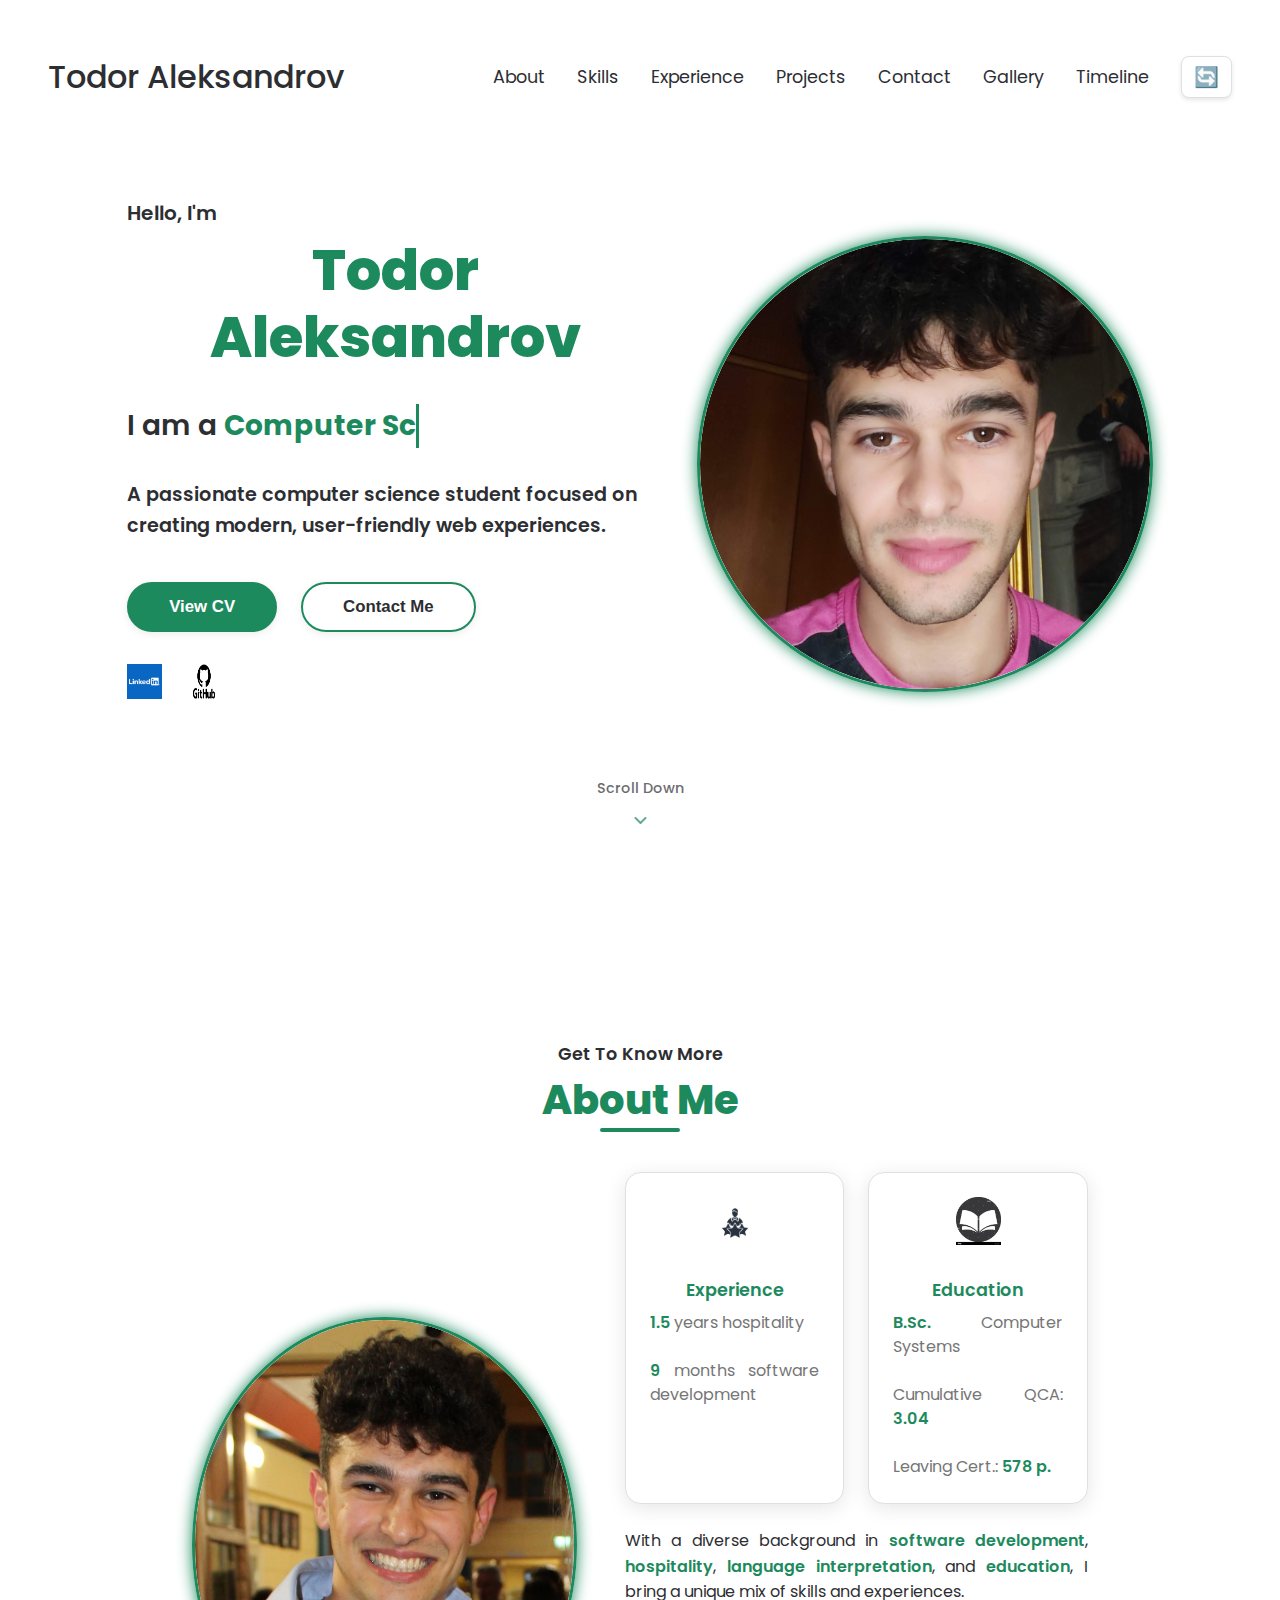
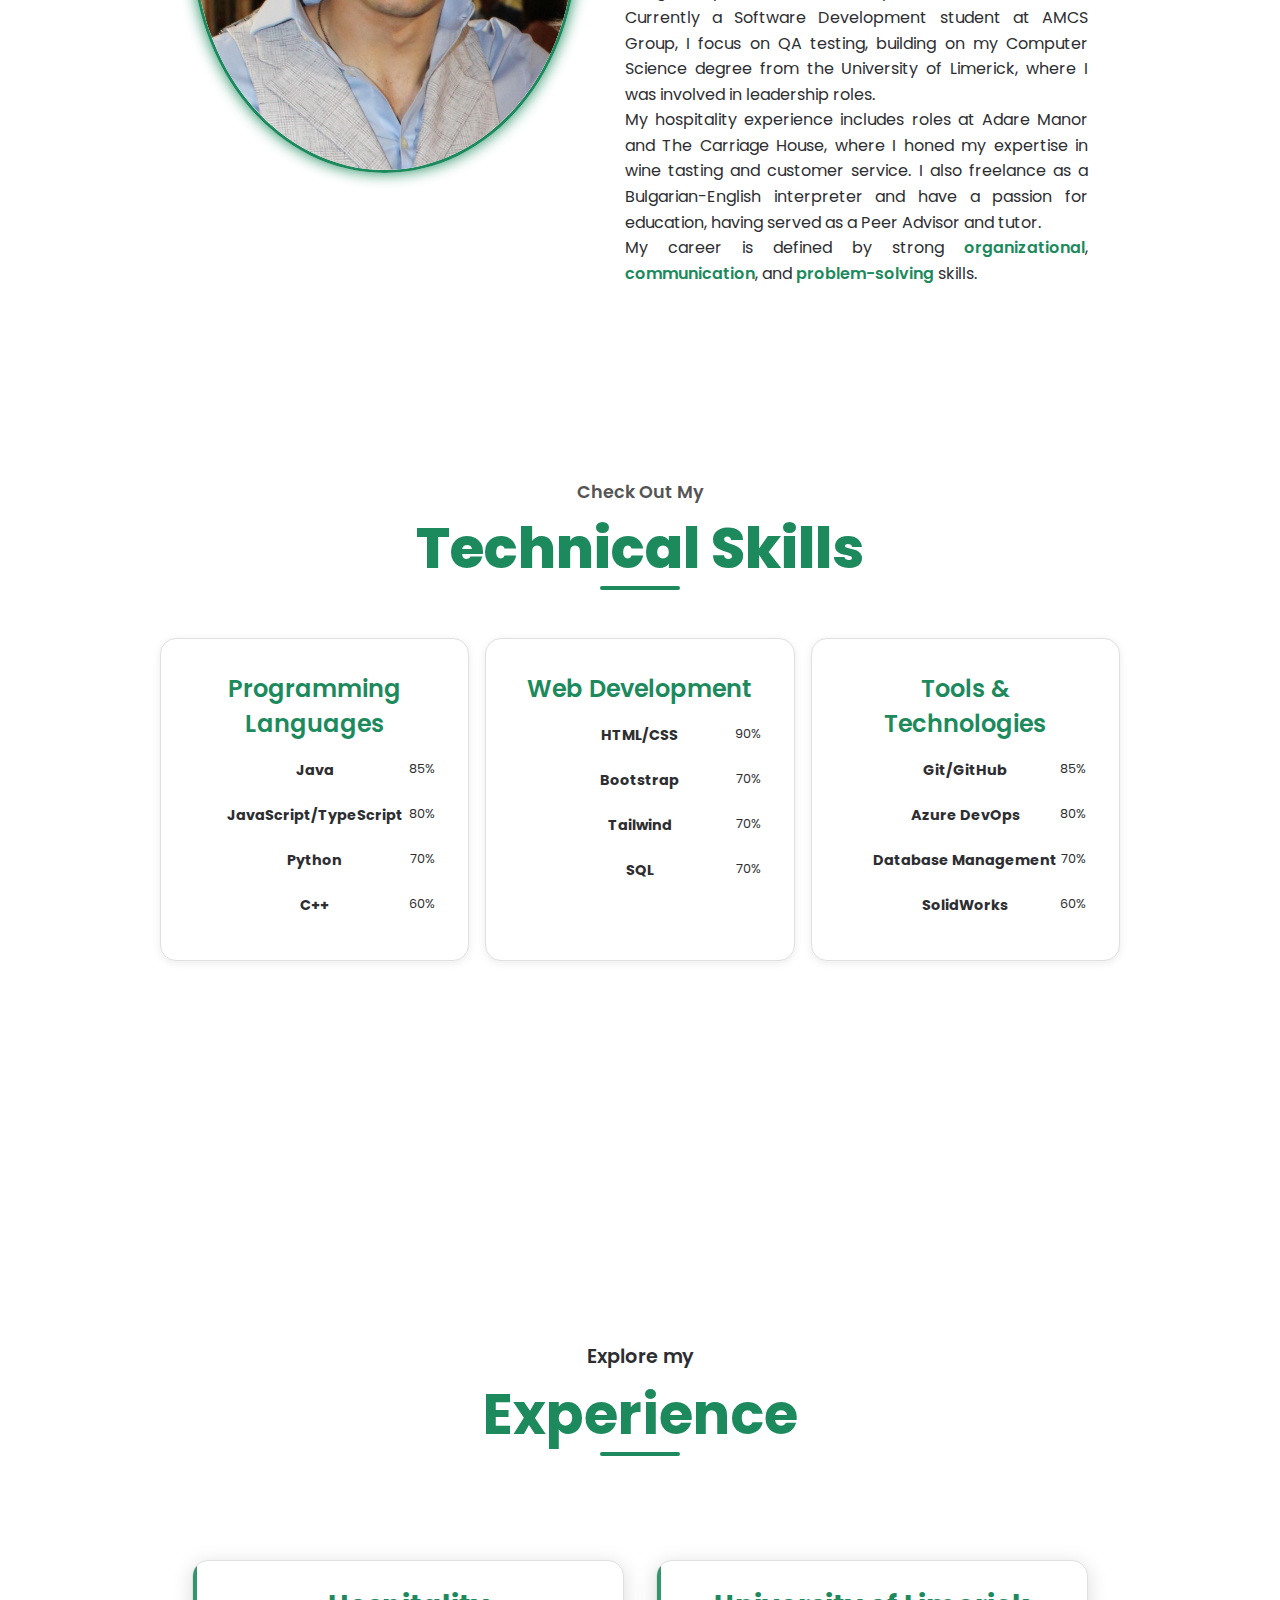
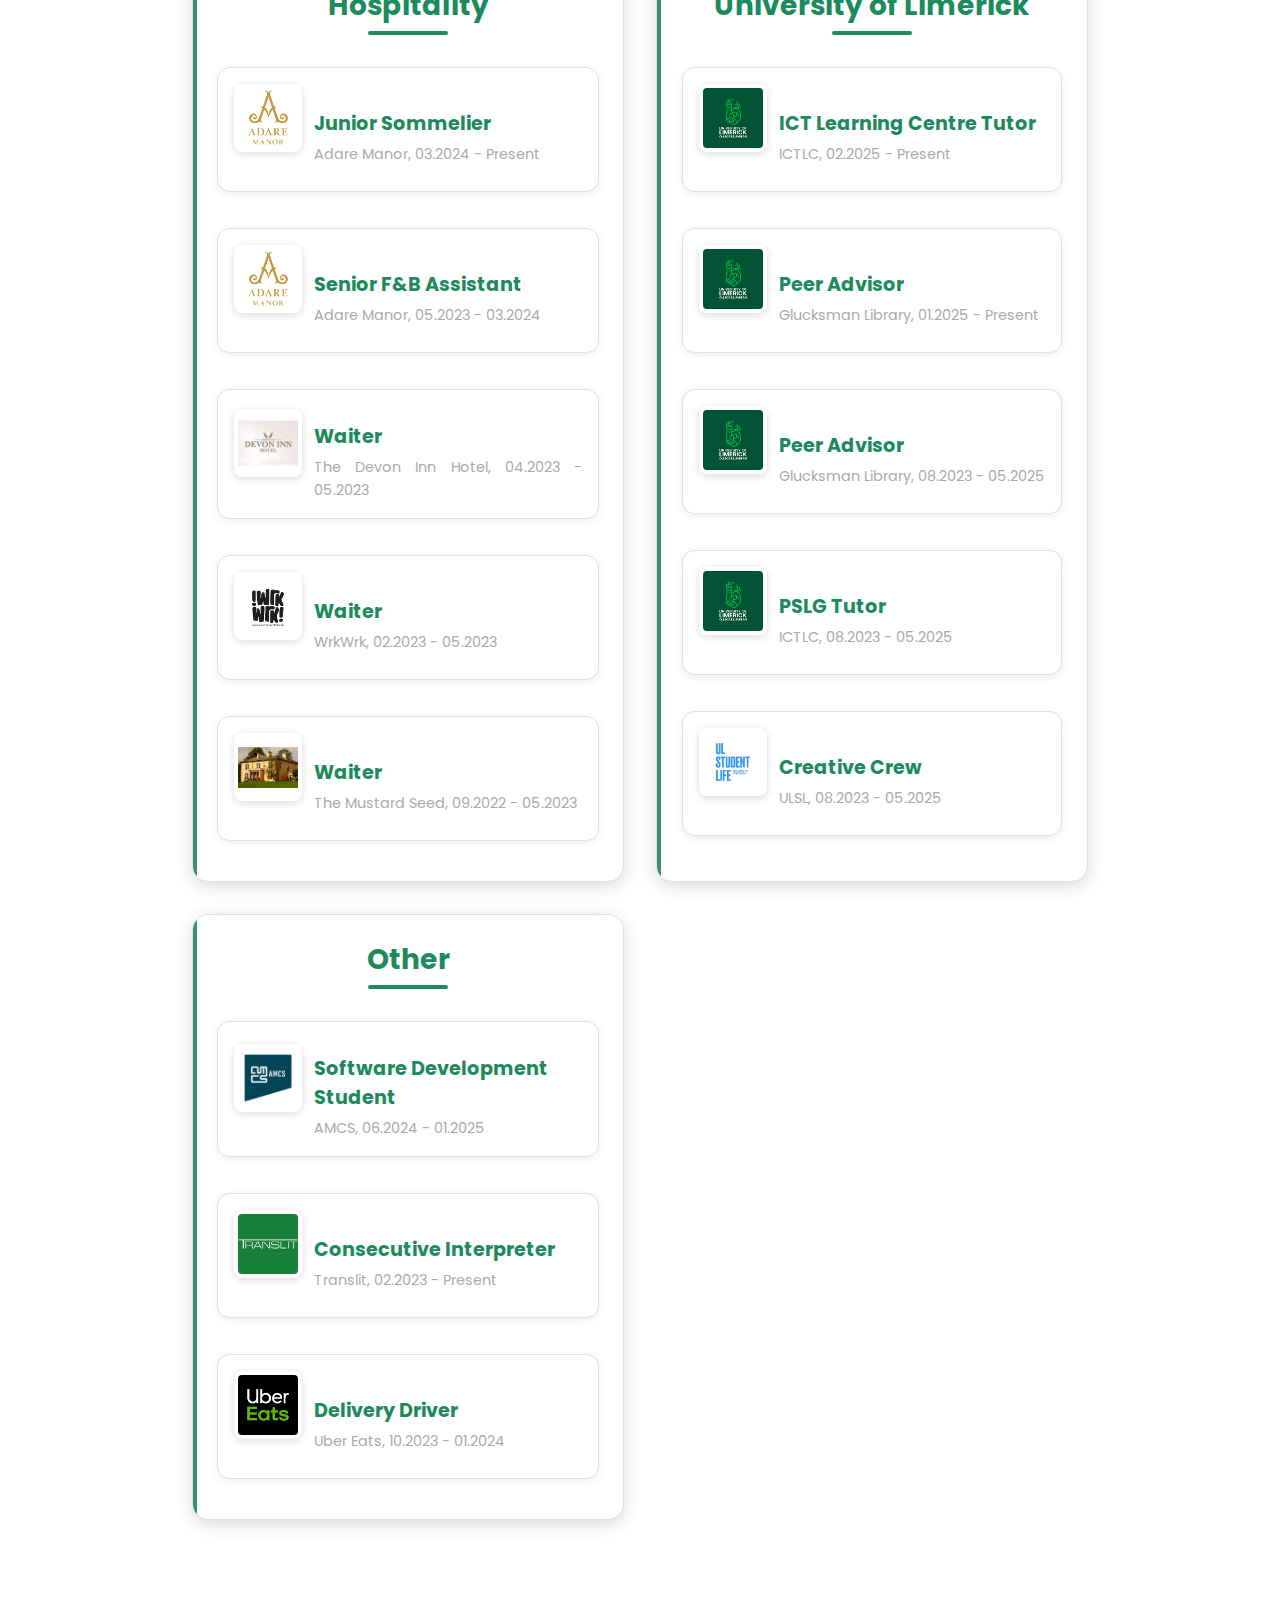
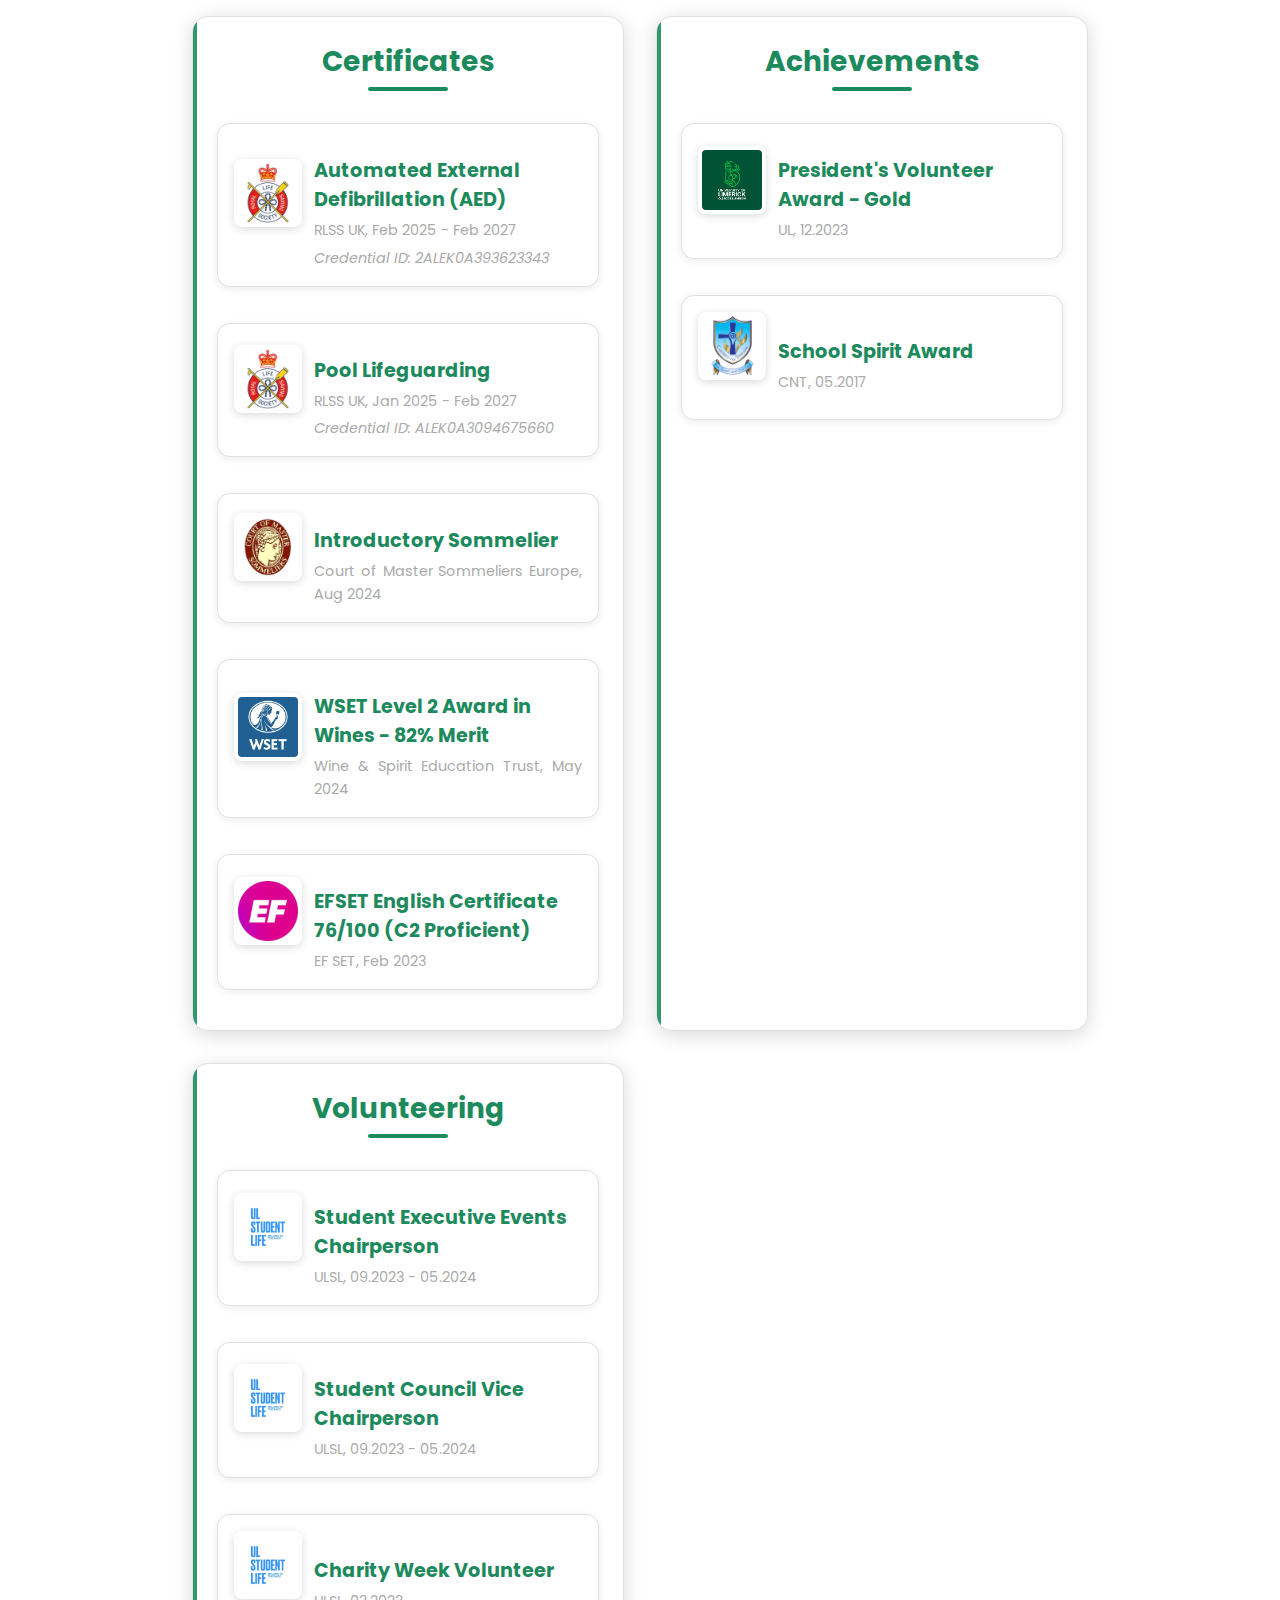
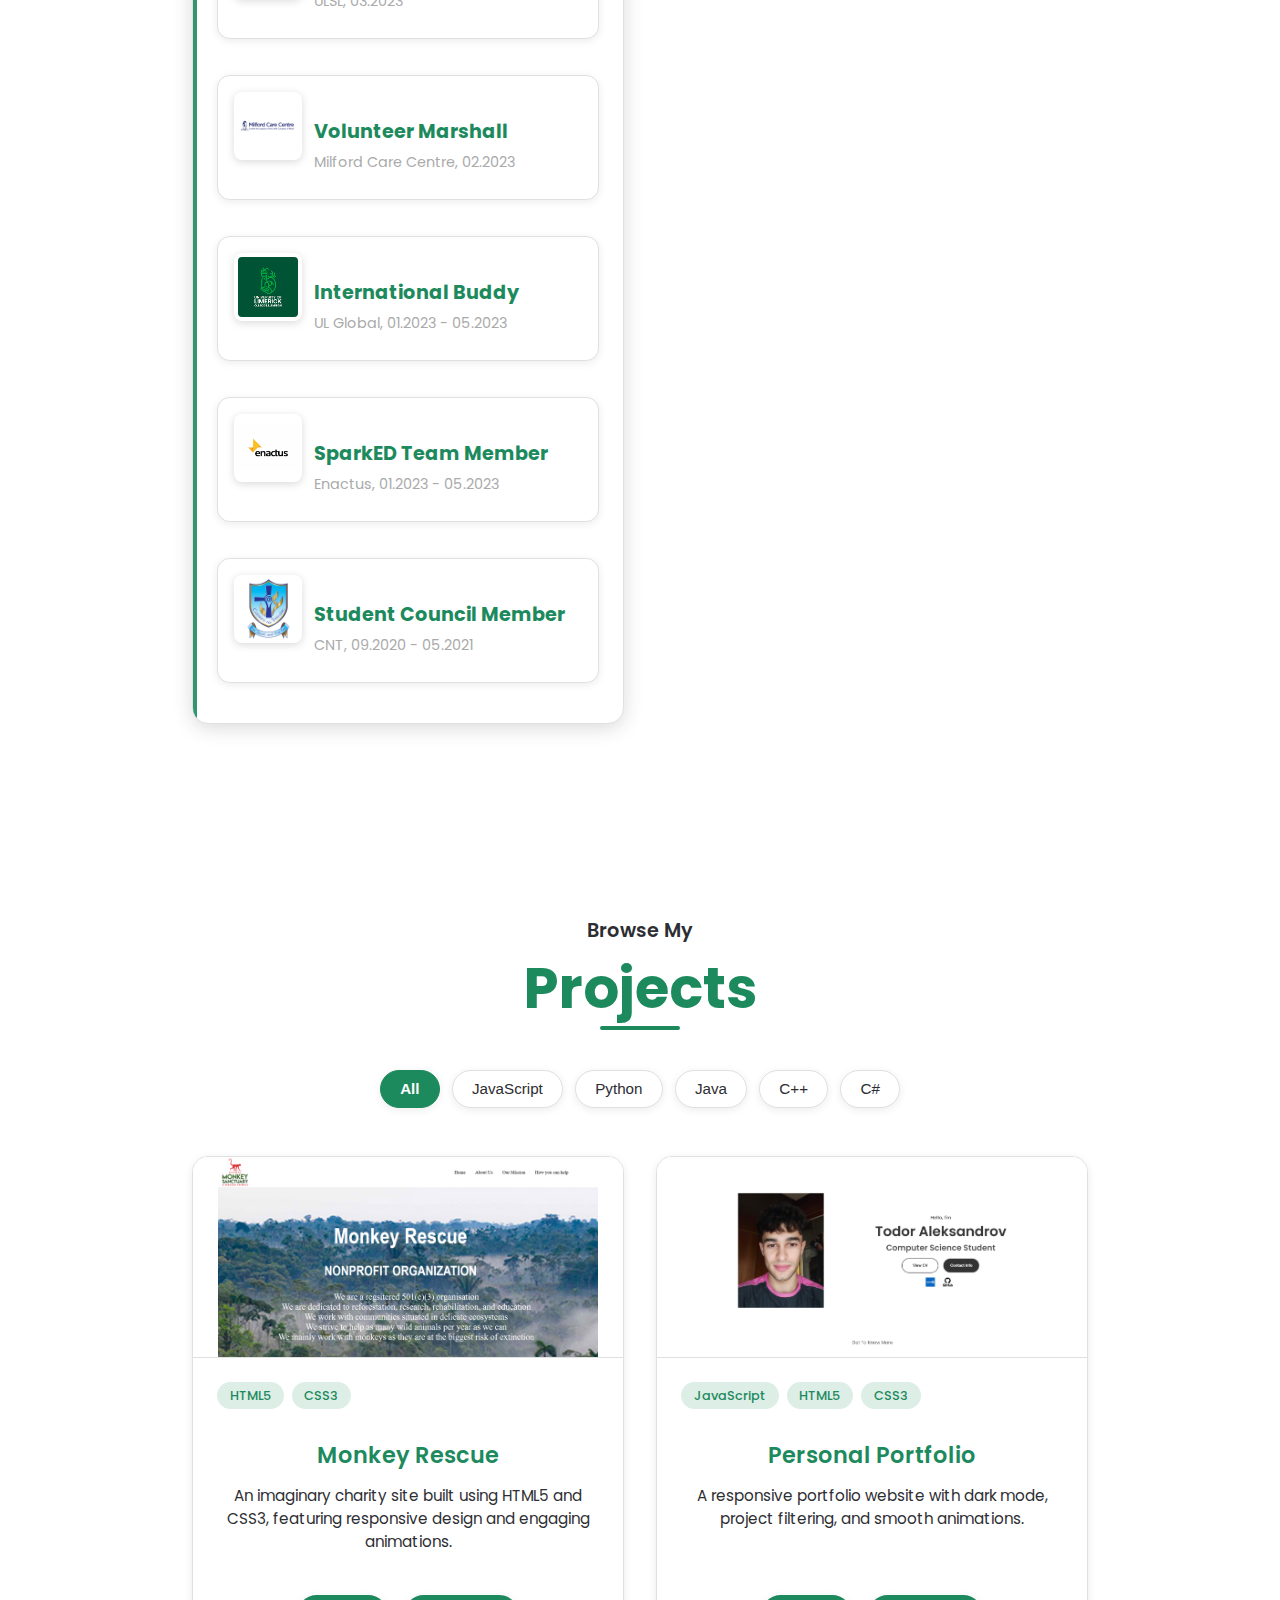
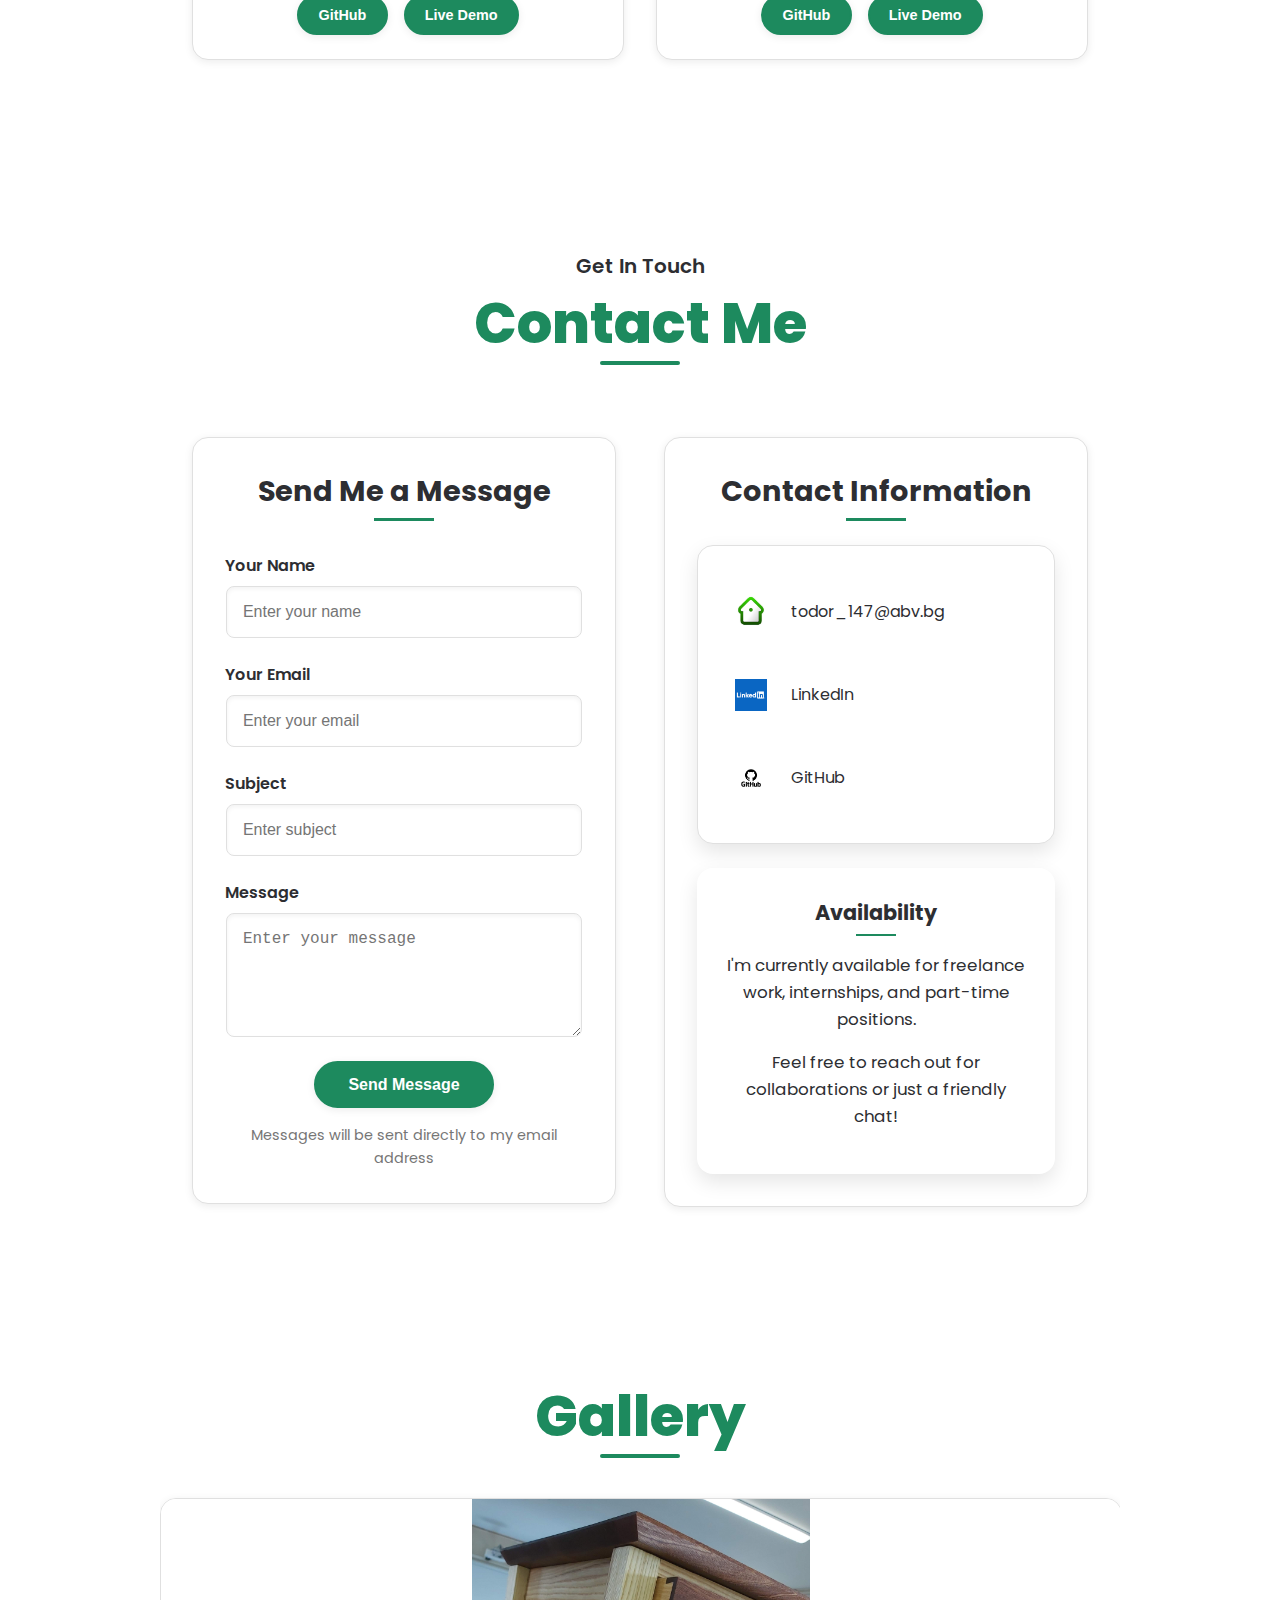
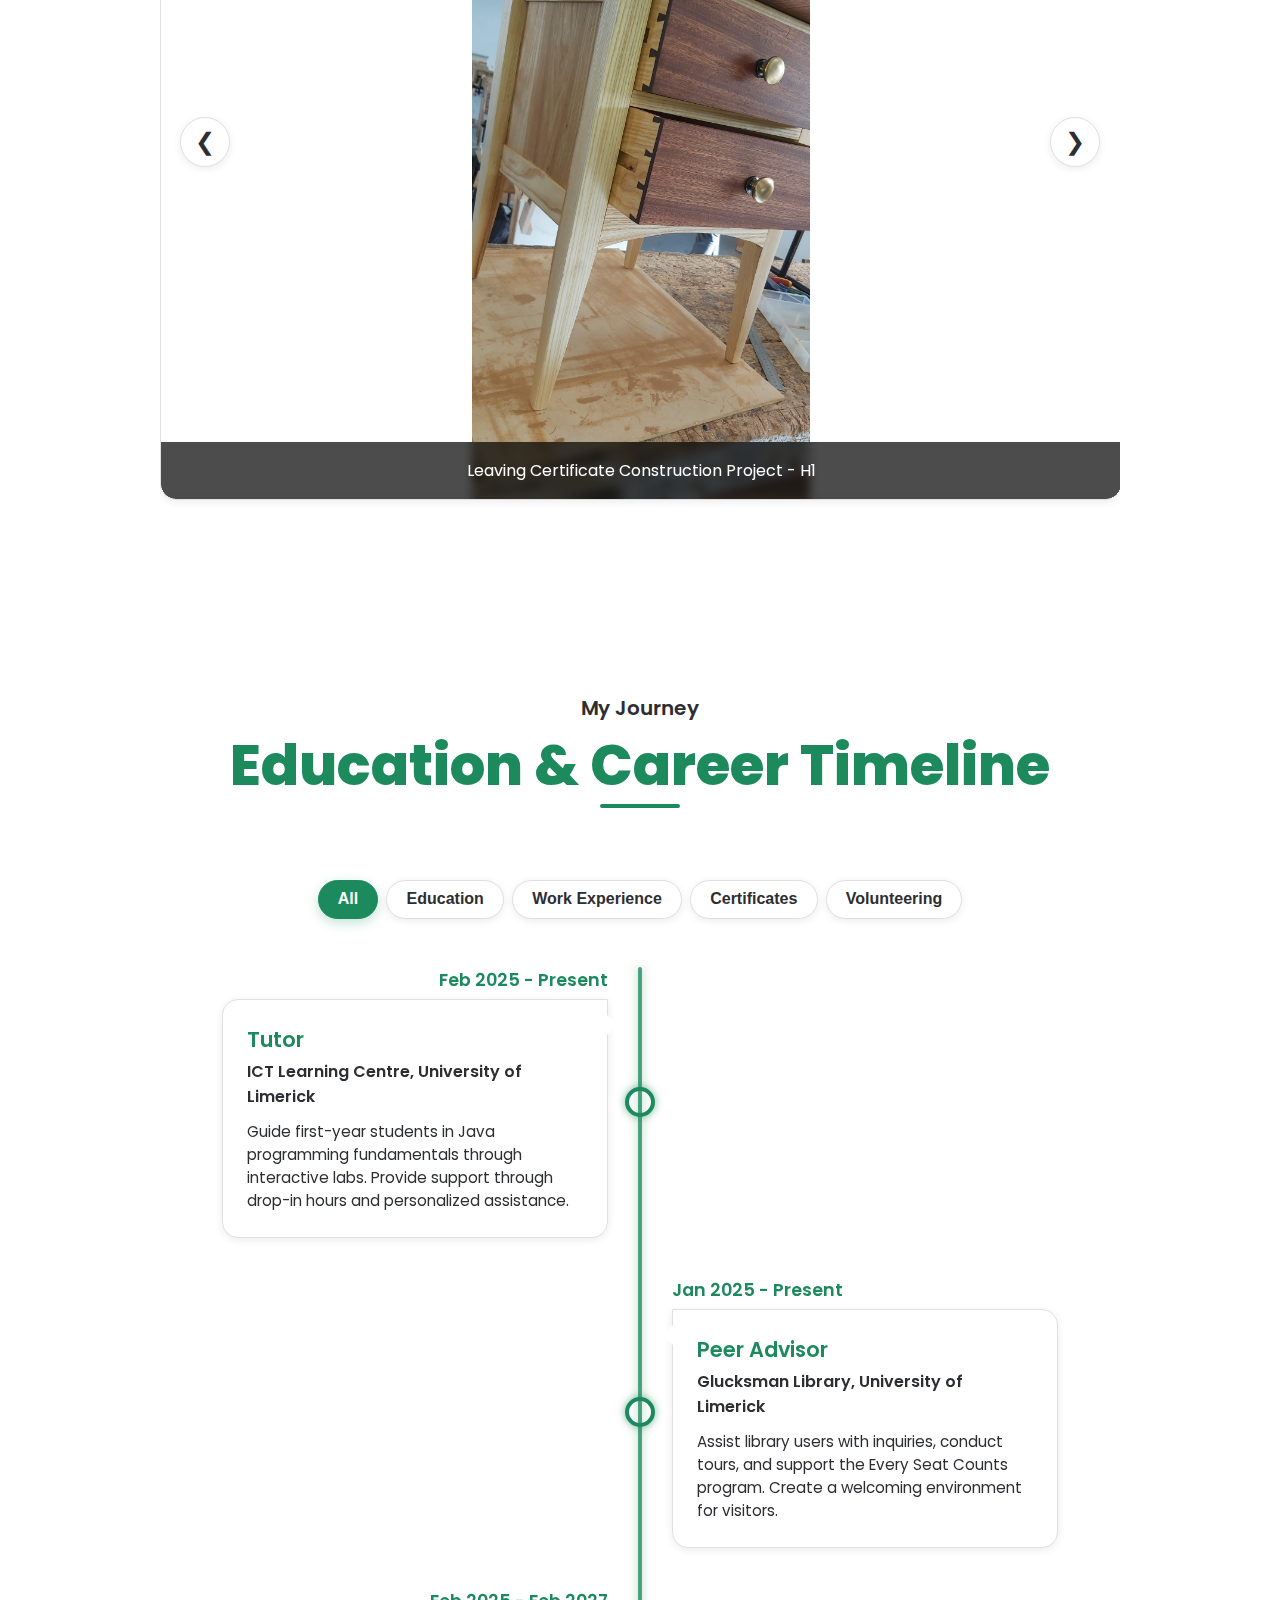
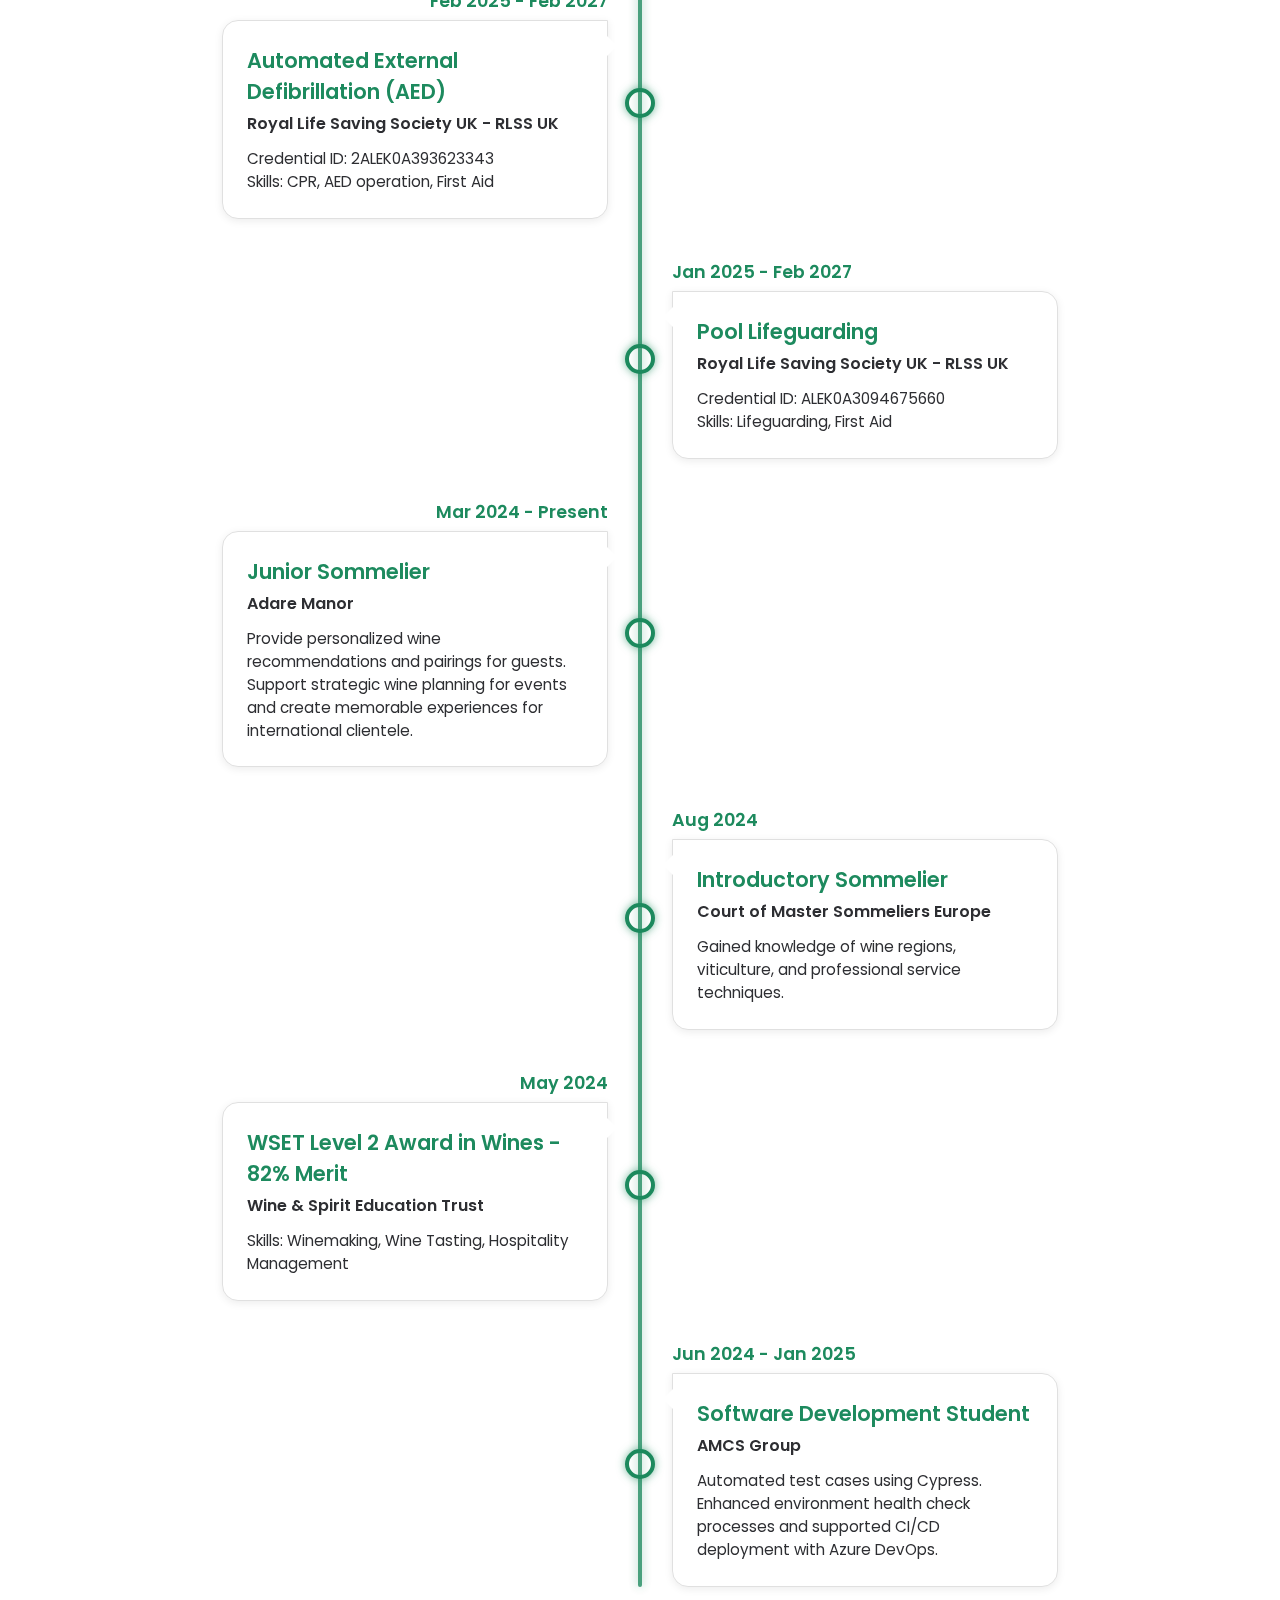
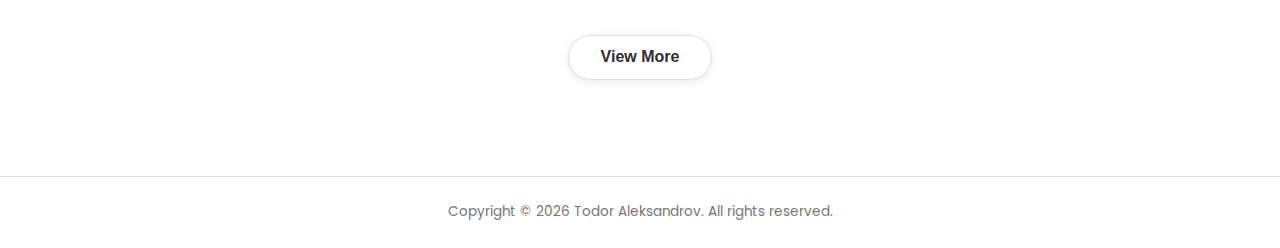
==== index.html @ c34df6a1 "Light mode properly implemented" ====
<!DOCTYPE html>
<html lang="en">
  <head>
    <meta charset="UTF-8" />
    <meta http-equiv="X-UA-Compatible" content="IE=edge" />
    <meta name="viewport" content="width=device-width, initial-scale=1.0" />
    <title>Todor's Portfolio</title>
    <link rel="stylesheet" href="style.css" />
    <link rel="stylesheet" href="mediaqueries.css" />
    <link rel="icon" href="./assets/favcon.png" type="image/jpeg" />
    <meta name="description" content="Todor Aleksandrov - Computer Science Student Portfolio. Featuring projects, experience, and skills in software development and hospitality.">
    <meta name="keywords" content="Todor Aleksandrov, Portfolio, Computer Science, Software Development, University of Limerick">
    <meta property="og:title" content="Todor Aleksandrov - Portfolio">
    <meta property="og:description" content="Computer Science Student Portfolio">
    <meta property="og:image" content="./assets/profile-pic.jpg">
    <meta property="og:url" content="https://your-website-url.com">
    <meta name="twitter:card" content="summary_large_image">
  </head>

  <body>
    <div class="loader-wrapper">
      <div class="loader"></div>
    </div>
    <nav id="desktop-nav">
      <div class="logo" onclick="window.scrollTo({top: 0, behavior: 'smooth'})">Todor Aleksandrov</div>
      <div>
        <ul class="nav-links">
          <li><a href="#about">About</a></li>
          <li><a href="#skills">Skills</a></li>
          <li><a href="#experience">Experience</a></li>
          <li><a href="#projects">Projects</a></li>
          <li><a href="#contact">Contact</a></li>
          <li><a href="#gallery">Gallery</a></li>
          <li class="timeline-dropdown">
            <a href="#timeline">Timeline</a>
            <div class="dropdown-content">
              <a href="#timeline-education">Education</a>
              <a href="#timeline-work">Work Experience</a>
              <a href="#timeline-certificates">Certificates</a>
              <a href="#timeline-volunteering">Volunteering</a>
            </div>
          </li>
          <li><button class="theme-toggle" aria-label="Toggle dark mode">🌙</button></li>
        </ul>
      </div>
    </nav>
    <nav id="hamburger-nav">
      <div class="logo" onclick="window.scrollTo({top: 0, behavior: 'smooth'})">Todor Aleksandrov</div>
      <div class="hamburger-menu">
        <div class="hamburger-icon" onclick="toggleMenu()">
          ☰
        </div>
        <div class="menu-links">
          <li><a href="#about" onclick="toggleMenu()">About</a></li>
          <li><a href="#skills" onclick="toggleMenu()">Skills</a></li>
          <li><a href="#experience" onclick="toggleMenu()">Experience</a></li>
          <li><a href="#projects" onclick="toggleMenu()">Projects</a></li>
          <li><a href="#contact" onclick="toggleMenu()">Contact</a></li>
          <li><a href="#gallery" onclick="toggleMenu()">Gallery</a></li>
          <li class="timeline-dropdown-mobile">
            <a href="#timeline" onclick="toggleMenu()">Timeline</a>
            <div class="dropdown-content-mobile">
              <a href="#timeline-education" onclick="toggleMenu()">Education</a>
              <a href="#timeline-work" onclick="toggleMenu()">Work Experience</a>
              <a href="#timeline-certificates" onclick="toggleMenu()">Certificates</a>
              <a href="#timeline-volunteering" onclick="toggleMenu()">Volunteering</a>
            </div>
          </li>
          <li><button class="theme-toggle" aria-label="Toggle dark mode">🌙</button></li>
        </div>
      </div>
      <div class="menu-overlay"></div>
    </nav>
    <section id="profile">
      <div class="section__text">
        <p class="section__text__p1">Hello, I'm</p>
        <h1 class="title">Todor Aleksandrov</h1>
        <div class="text-animation-container">
          <p class="section__text__p2">
            <span class="static-text">I am a </span>
            <span class="dynamic-text">Computer Science Student</span>
          </p>
        </div>
        <p class="profile-description">A passionate computer science student focused on creating modern, user-friendly web experiences.</p>
        <div class="btn-container">
          <button
            class="btn btn-color-2"
            onclick="window.open('./assets/CV.pdf')"
          >
            View CV
          </button>
          <button class="btn btn-color-1" onclick="location.href='#contact'">
            Contact Me
          </button>
        </div>
        <div id="socials-container">
          <img
            src="./assets/linkedin.png"
            alt="My LinkedIn Profile"
            class="icon"
            onclick="window.open('https://www.linkedin.com/in/todoraleksandrov/', '_blank')"
          />
          <img
            src="./assets/github.png"
            alt="My GitHub Profile"
            class="icon"
            onclick="window.open('https://github.com/todor147', '_blank')"
          />
        </div>
      </div>
      <div class="section__pic-container">
        <img
          src="./assets/profile pic.jpg"
          alt="Todor Aleksandrov Profile Picture"
        />
      </div>
      <div class="scroll-indicator">
        <p>Scroll Down</p>
        <svg class="arrow-svg" width="24" height="24" viewBox="0 0 24 24" fill="none" xmlns="http://www.w3.org/2000/svg">
          <path d="M7 10L12 15L17 10" stroke="currentColor" stroke-width="2" stroke-linecap="round" stroke-linejoin="round"/>
        </svg>
      </div>
    </section>
    <section id="about">
      <p class="section__text__p1">Get To Know More</p>
      <h1 class="title">About Me</h1>
      <div class="section-container">
        <div class="section__pic-container">
          <img
            src="./assets/about.jpg"
            alt="Profile Picture"
            class="about-pic"
          />
        </div>
        <div class="about-details-container">
          <div class="about-containers">
            <div class="about-card-grid">
              <div class="details-container">
                <img
                  src="./assets/experience.jpg"
                  alt="Experience icon"
                  class="icon"
                  onclick="location.href='#experience'"
                  style="cursor: pointer;"
                />
                <h3>Experience</h3>
                <p class="about-card-text">
                  <span class="highlight">1.5</span> years hospitality
                  <br/><br/>
                  <span class="highlight">9</span> months software development
                </p>
              </div>
              <div class="details-container">
                <img
                  src="./assets/education.png"
                  alt="Education icon"
                  class="icon-default"
                />
                <h3>Education</h3>
                <p class="about-card-text">
                  <span class="highlight">B.Sc.</span> Computer Systems
                  <br/><br/>
                  <span>Cumulative QCA: </span><span class="highlight">3.04</span>
                  <br/><br/>
                  <span>Leaving Cert.: </span><span class="highlight">578 p.</span>
                </p>
              </div>
            </div>
            <div class="text-container">
              <p>
                With a diverse background in <span class="highlight">software development</span>, <span class="highlight">hospitality</span>,
                <span class="highlight">language interpretation</span>, and <span class="highlight">education</span>, I bring a unique mix of
                skills and experiences.
              </p>
              <p>
                Currently a Software Development student at AMCS Group, I focus on QA testing, building on my Computer
                Science degree from the University of Limerick, where I was involved in leadership roles.
              </p>
              <p>
                My hospitality experience includes roles at Adare Manor and The Carriage House, where I honed my
                expertise in wine tasting and customer service. I also freelance as a Bulgarian-English interpreter and have a passion for
                education, having served as a Peer Advisor and tutor.
              </p>
              <p>
                My career is defined by strong <span class="highlight">organizational</span>, <span class="highlight">communication</span>, and
                <span class="highlight">problem-solving</span> skills.
              </p>
            </div>
          </div>
        </div>
      </div>
    </section>
    
    <!-- Skills Section -->
    <section id="skills">
      <p class="section__text__p1">Check Out My</p>
      <h1 class="title">Technical Skills</h1>
      <div class="skills-container">
        <div class="skills-category">
          <h2>Programming Languages</h2>
          <div class="skill-item">
            <div class="skill-name">Java</div>
            <span class="skill-percentage">85%</span>
            <div class="skill-bar">
              <div class="skill-level" data-width="85%"></div>
            </div>
          </div>
          <div class="skill-item">
            <div class="skill-name">JavaScript/TypeScript</div>
            <span class="skill-percentage">80%</span>
            <div class="skill-bar">
              <div class="skill-level" data-width="80%"></div>
            </div>
          </div>
          <div class="skill-item">
            <div class="skill-name">Python</div>
            <span class="skill-percentage">70%</span>
            <div class="skill-bar">
              <div class="skill-level" data-width="70%"></div>
            </div>
          </div>
          <div class="skill-item">
            <div class="skill-name">C++</div>
            <span class="skill-percentage">60%</span>
            <div class="skill-bar">
              <div class="skill-level" data-width="60%"></div>
            </div>
          </div>
        </div>
        
        <div class="skills-category">
          <h2>Web Development</h2>
          <div class="skill-item">
            <div class="skill-name">HTML/CSS</div>
            <span class="skill-percentage">90%</span>
            <div class="skill-bar">
              <div class="skill-level" data-width="90%"></div>
            </div>
          </div>
          <div class="skill-item">
            <div class="skill-name">Bootstrap</div>
            <span class="skill-percentage">70%</span>
            <div class="skill-bar">
              <div class="skill-level" data-width="70%"></div>
            </div>
          </div>
          <div class="skill-item">
            <div class="skill-name">Tailwind</div>
            <span class="skill-percentage">70%</span>
            <div class="skill-bar">
              <div class="skill-level" data-width="70%"></div>
            </div>
          </div>
          <div class="skill-item">
            <div class="skill-name">SQL</div>
            <span class="skill-percentage">70%</span>
            <div class="skill-bar">
              <div class="skill-level" data-width="70%"></div>
            </div>
          </div>
        </div>
        
        <div class="skills-category">
          <h2>Tools & Technologies</h2>
          <div class="skill-item">
            <div class="skill-name">Git/GitHub</div>
            <span class="skill-percentage">85%</span>
            <div class="skill-bar">
              <div class="skill-level" data-width="85%"></div>
            </div>
          </div>
          <div class="skill-item">
            <div class="skill-name">Azure DevOps</div>
            <span class="skill-percentage">80%</span>
            <div class="skill-bar">
              <div class="skill-level" data-width="80%"></div>
            </div>
          </div>
          <div class="skill-item">
            <div class="skill-name">Database Management</div>
            <span class="skill-percentage">70%</span>
            <div class="skill-bar">
              <div class="skill-level" data-width="70%"></div>
            </div>
          </div>
          <div class="skill-item">
            <div class="skill-name">SolidWorks</div>
            <span class="skill-percentage">60%</span>
            <div class="skill-bar">
              <div class="skill-level" data-width="60%"></div>
            </div>
          </div>
        </div>
      </div>
    </section>

    <section id="experience">
      <p class="section__text__p1">Explore my</p>
      <h1 class="title">Experience</h1>
      <div class="experience-details-container">
        <div class="about-containers">
          <div class="details-container">
            <h2 class="experience-sub-title">Hospitality</h2>
            <div class="article-container">
              <article>
                <a href="https://www.adaremanor.com" target="_blank">
                  <img
                    src="./assets/adare manor.png"
                    alt="Adare Manor Icon"
                    class="icon"
                  />
                </a>
                <div>
                  <h3>Junior Sommelier</h3>
                  <p>Adare Manor, 03.2024 - Present</p>
                </div>
              </article>
              <article>
                <a href="https://www.adaremanor.com" target="_blank">
                  <img
                    src="./assets/adare manor.png"
                    alt="Adare Manor Icon"
                    class="icon"
                  />
                </a>
                <div>
                  <h3>Senior F&B Assistant</h3>
                  <p>Adare Manor, 05.2023 - 03.2024</p>
                </div>
              </article>
              <article>
                <a href="https://www.devoninnhotel.ie/" target="_blank">
                  <img
                    src="./assets/devon inn.jpg"
                    alt="Devon Inn Icon"
                    class="icon"
                  />
                </a>
                <div>
                  <h3>Waiter</h3>
                  <p>The Devon Inn Hotel, 04.2023 - 05.2023</p>
                </div>
              </article>
              <article>
                <a href="https://wrkwrk.ie/" target="_blank">
                  <img
                    src="./assets/wrkwrk.png"
                    alt="WrkWrk Icon"
                    class="icon"
                  />
                </a>
                <div>
                  <h3>Waiter</h3>
                  <p>WrkWrk, 02.2023 - 05.2023</p>
                </div>
              </article>
              <article>
                <a href="https://www.mustardseed.ie/" target="_blank">
                  <img
                    src="./assets/mustard seed.jpg"
                    alt="The Mustard Seed Icon"
                    class="icon"
                  />
                </a>
                <div>
                  <h3>Waiter</h3>
                  <p>The Mustard Seed, 09.2022 - 05.2023</p>
                </div>
              </article>
            </div>
          </div>
          <div class="details-container">
            <h2 class="experience-sub-title">University of Limerick</h2>
            <div class="article-container">
              <article>
                <a href="https://ictlc.ul.ie/web/" target="_blank">
                  <img src="./assets/ul.png" alt="UL Icon" class="icon" />
                </a>
                <div>
                  <h3>ICT Learning Centre Tutor</h3>
                  <p>ICTLC, 02.2025 - Present</p>
                </div>
              </article>
              <article>
                <a href="https://www.ul.ie/library" target="_blank">
                  <img src="./assets/ul.png" alt="UL Icon" class="icon" />
                </a>
                <div>
                  <h3>Peer Advisor</h3>
                  <p>Glucksman Library, 01.2025 - Present</p>
                </div>
              </article>
              <article>
                <a href="https://www.ul.ie/library" target="_blank">
                  <img src="./assets/ul.png" alt="UL Icon" class="icon" />
                </a>
                <div>
                  <h3>Peer Advisor</h3>
                  <p>Glucksman Library, 08.2023 - 05.2025</p>
                </div>
              </article>
              <article>
                <a href="https://ictlc.ul.ie/web/" target="_blank">
                  <img src="./assets/ul.png" alt="UL Icon" class="icon" />
                </a>
                <div>
                  <h3>PSLG Tutor</h3>
                  <p>ICTLC, 08.2023 - 05.2025</p>
                </div>
              </article>
              <article>
                <a href="https://ulstudentlife.ie/" target="_blank">
                  <img src="./assets/ulsl.jpg" alt="ULSL Icon" class="icon" />
                </a>
                <div>
                  <h3>Creative Crew</h3>
                  <p>ULSL, 08.2023 - 05.2025</p>
                </div>
              </article>
            </div>
          </div>
          <div class="details-container">
            <h2 class="experience-sub-title">Other</h2>
            <div class="article-container">
              <article>
                <a href="https://www.amcsgroup.com/" target="_blank">
                  <img src="./assets/amcs.jpg" alt="AMCS Icon" class="icon"
                /></a>
                <div>
                  <h3>Software Development Student</h3>
                  <p>AMCS, 06.2024 - 01.2025</p>
                </div>
              </article>
              <article>
                <a href="https://translit.com/" target="_blank">
                  <img
                    src="./assets/translit.jpg"
                    alt="Translit Icon"
                    class="icon"
                /></a>
                <div>
                  <h3>Consecutive Interpreter</h3>
                  <p>Translit, 02.2023 - Present</p>
                </div>
              </article>
              <article>
                <a href="https://www.ubereats.com/" target="_blank">
                  <img
                    src="./assets/uber eats.png"
                    alt="Uber Eats Icon"
                    class="icon"
                /></a>
                <div>
                  <h3>Delivery Driver</h3>
                  <p>Uber Eats, 10.2023 - 01.2024</p>
                </div>
              </article>
            </div>
          </div>
        </div>
      </div>
      <div class="experience-details-container">
        <div class="about-containers">
          <div class="details-container">
            <h2 class="experience-sub-title">Certificates</h2>
            <div class="article-container">
              <article>
                <a href="https://www.rlss.org.uk/" target="_blank">
                  <img src="./assets/rlss.jpg" alt="RLSS UK Icon" class="icon" />
                </a>
                <div>
                  <h3>Automated External Defibrillation (AED)</h3>
                  <p>RLSS UK, Feb 2025 - Feb 2027</p>
                  <p class="credential-id">Credential ID: 2ALEK0A393623343</p>
                </div>
              </article>
              <article>
                <a href="https://www.rlss.org.uk/" target="_blank">
                  <img src="./assets/rlss.jpg" alt="RLSS UK Icon" class="icon" />
                </a>
                <div>
                  <h3>Pool Lifeguarding</h3>
                  <p>RLSS UK, Jan 2025 - Feb 2027</p>
                  <p class="credential-id">Credential ID: ALEK0A3094675660</p>
                </div>
              </article>
              <article>
                <a
                  href="https://www.courtofmastersommeliers.org/"
                  target="_blank"
                  ><img src="./assets/cms.jpg" alt="CMS Icon" class="icon" />
                </a>
                <div>
                  <h3>Introductory Sommelier</h3>
                  <p>Court of Master Sommeliers Europe, Aug 2024</p>
                </div>
              </article>
              <article>
                <a href="https://www.wsetglobal.com/" target="_blank"
                  ><img src="./assets/wset.jpg" alt="WSET Icon" class="icon" />
                </a>
                <div>
                  <h3>WSET Level 2 Award in Wines - 82% Merit</h3>
                  <p>Wine & Spirit Education Trust, May 2024</p>
                </div>
              </article>
              <article>
                <a href="https://www.efset.org/" target="_blank">
                  <img src="./assets/ef set.jpg" alt="EF SET Icon" class="icon" />
                </a>
                <div>
                  <h3>EFSET English Certificate 76/100 (C2 Proficient)</h3>
                  <p>EF SET, Feb 2023</p>
                </div>
              </article>
            </div>
          </div>
          <div class="details-container">
            <h2 class="experience-sub-title">Achievements</h2>
            <div class="article-container">
              <article>
                <a href="https://www.ul.ie/" target="_blank">
                  <img src="./assets/ul.png" alt="UL Icon" class="icon"
                /></a>
                <div>
                  <h3>President's Volunteer Award - Gold</h3>
                  <p>UL, 12.2023</p>
                </div>
              </article>
              <article>
                <a href="https://mercycc.ie/" target="_blank"
                  ><img src="./assets/cnt.png" alt="CNT Icon" class="icon" />
                </a>
                <div>
                  <h3>School Spirit Award</h3>
                  <p>CNT, 05.2017</p>
                </div>
              </article>
            </div>
          </div>
          <div class="details-container">
            <h2 class="experience-sub-title">Volunteering</h2>
            <div class="article-container">
              <article>
                <a href="https://ulstudentlife.ie/" target="_blank">
                  <img src="./assets/ulsl.jpg" alt="ULSL Icon" class="icon"
                /></a>
                <div>
                  <h3>Student Executive Events Chairperson</h3>
                  <p>ULSL, 09.2023 - 05.2024</p>
                </div>
              </article>
              <article>
                <a href="https://ulstudentlife.ie/" target="_blank">
                  <img src="./assets/ulsl.jpg" alt="ULSL Icon" class="icon"
                /></a>
                <div>
                  <h3>Student Council Vice Chairperson</h3>
                  <p>ULSL, 09.2023 - 05.2024</p>
                </div>
              </article>
              <article>
                <a href="https://ulstudentlife.ie/" target="_blank">
                  <img src="./assets/ulsl.jpg" alt="ULSL Icon" class="icon"
                /></a>
                <div>
                  <h3>Charity Week Volunteer</h3>
                  <p>ULSL, 03.2023</p>
                </div>
              </article>
              <article>
                <a href="https://milfordcarecentre.ie/" target="_blank">
                  <img
                    src="./assets/milford.png"
                    alt="Milford Hospice Icon"
                    class="icon"
                /></a>
                <div>
                  <h3>Volunteer Marshall</h3>
                  <p>Milford Care Centre, 02.2023</p>
                </div>
              </article>
              <article>
                <a href="https://www.ul.ie/global" target="_blank">
                  <img src="./assets/ul.png" alt="ULSL Icon" class="icon"
                /></a>
                <div>
                  <h3>International Buddy</h3>
                  <p>UL Global, 01.2023 - 05.2023</p>
                </div>
              </article>
              <article>
                <a href="https://enactus.org/" target="_blank">
                  <img
                    src="./assets/enactus.jpg"
                    alt="Enactus Icon"
                    class="icon"
                /></a>
                <div>
                  <h3>SparkED Team Member</h3>
                  <p>Enactus, 01.2023 - 05.2023</p>
                </div>
              </article>
              <article>
                <a href="https://mercycc.ie/" target="_blank"
                  ><img src="./assets/cnt.png" alt="CNT Icon" class="icon" />
                </a>
                <div>
                  <h3>Student Council Member</h3>
                  <p>CNT, 09.2020 - 05.2021</p>
                </div>
              </article>
            </div>
          </div>
        </div>
      </div>
    </section>
    <section id="projects">
      <p class="section__text__p1">Browse My</p>
      <h1 class="title">Projects</h1>
      
      <div class="project-filters">
        <button class="filter-btn active" data-category="all">All</button>
        <button class="filter-btn" data-category="javascript">JavaScript</button>
        <button class="filter-btn" data-category="python">Python</button>
        <button class="filter-btn" data-category="java">Java</button>
        <button class="filter-btn" data-category="cpp">C++</button>
        <button class="filter-btn" data-category="csharp">C#</button>
      </div>

      <div class="projects-grid">
        <!-- Monkey Rescue Project -->
        <div class="project-card" data-tags="html,css">
          <div class="project-img-container">
            <img src="./assets/project-1.png" alt="Monkey Rescue Project" class="project-img">
          </div>
          <div class="project-content">
            <div class="project-tags">
              <span class="project-tag">HTML5</span>
              <span class="project-tag">CSS3</span>
            </div>
            <h3 class="project-title">Monkey Rescue</h3>
            <p class="project-description">An imaginary charity site built using HTML5 and CSS3, featuring responsive design and engaging animations.</p>
            <div class="project-links">
              <button class="btn btn-color-2 project-btn" onclick="window.open('https://github.com/todor147/monkey-rescue', '_blank')">
                GitHub
              </button>
              <button class="btn btn-color-2 project-btn" onclick="window.open('https://monkey-rescue.netlify.app/', '_blank')">
                Live Demo
              </button>
            </div>
          </div>
        </div>

        <!-- Portfolio Website Project -->
        <div class="project-card" data-tags="javascript,html,css">
          <div class="project-img-container">
            <img src="./assets/portfolio.png" alt="Portfolio Website" class="project-img">
          </div>
          <div class="project-content">
            <div class="project-tags">
              <span class="project-tag">JavaScript</span>
              <span class="project-tag">HTML5</span>
              <span class="project-tag">CSS3</span>
            </div>
            <h3 class="project-title">Personal Portfolio</h3>
            <p class="project-description">A responsive portfolio website with dark mode, project filtering, and smooth animations.</p>
            <div class="project-links">
              <button class="btn btn-color-2 project-btn" onclick="window.open('https://github.com/todor147/html-css-js-portfolio', '_blank')">
                GitHub
              </button>
              <button class="btn btn-color-2 project-btn" onclick="window.open('https://todors-portfolio.netlify.app/', '_blank')">
                Live Demo
              </button>
            </div>
          </div>
        </div>
      </div>
    </section>
    <section id="contact">
      <p class="section__text__p1">Get In Touch</p>
      <h1 class="title">Contact Me</h1>
      
      <div class="contact-container">
        <!-- Contact Form -->
        <div class="contact-form-container">
          <h2>Send Me a Message</h2>
          <form id="contact-form" action="https://formsubmit.co/todor_147@abv.bg" method="POST">
            <!-- FormSubmit configuration -->
            <input type="hidden" name="_subject" value="New message from portfolio website">
            <input type="hidden" name="_template" value="table">
            <input type="hidden" name="_captcha" value="false">
            <input type="hidden" name="_next" value="thanks.html">
            
            <div class="form-group">
              <label for="name">Your Name</label>
              <input type="text" id="name" name="name" placeholder="Enter your name" required>
            </div>
            <div class="form-group">
              <label for="email">Your Email</label>
              <input type="email" id="email" name="email" placeholder="Enter your email" required>
            </div>
            <div class="form-group">
              <label for="subject">Subject</label>
              <input type="text" id="subject" name="subject" placeholder="Enter subject" required>
            </div>
            <div class="form-group">
              <label for="message">Message</label>
              <textarea id="message" name="message" rows="5" placeholder="Enter your message" required></textarea>
            </div>
            <button type="submit" class="btn btn-color-2">Send Message</button>
            <p class="form-note">Messages will be sent directly to my email address</p>
          </form>
        </div>
        
        <!-- Contact Info -->
        <div class="contact-info">
          <h2>Contact Information</h2>
          <div class="contact-info-upper-container">
            <div class="contact-info-container">
              <img
                src="./assets/email.jpg"
                alt="Email Icon"
                class="icon contact-icon email-icon"
              />
              <p><a href="mailto:todor_147@abv.bg">todor_147@abv.bg</a></p>
            </div>
            <div class="contact-info-container">
              <img
                src="./assets/linkedin.png"
                alt="LinkedIn Icon"
                class="icon contact-icon"
              />
              <p>
                <a
                  href="https://www.linkedin.com/in/todoraleksandrov/"
                  target="_blank"
                  rel="noopener noreferrer"
                  >LinkedIn</a
                >
              </p>
            </div>
            <div class="contact-info-container">
              <img
                src="./assets/github.png"
                alt="GitHub Icon"
                class="icon contact-icon"
              />
              <p>
                <a
                  href="https://github.com/todor147"
                  target="_blank"
                  rel="noopener noreferrer"
                  >GitHub</a
                >
              </p>
            </div>
          </div>
          
          <div class="availability-info">
            <h3>Availability</h3>
            <p>I'm currently available for freelance work, internships, and part-time positions.</p>
            <p>Feel free to reach out for collaborations or just a friendly chat!</p>
          </div>
        </div>
      </div>
    </section>
    <section id="gallery">
      <h1 class="title">Gallery</h1>
      <div class="gallery-container">
        <div class="gallery-slide">
          <img src="./assets/leaving cert.jpg" alt="LC Project" />
          <p class="description">Leaving Certificate Construction Project - H1</p>
        </div>
        <div class="gallery-slide">
          <img src="./assets/agency work.jpg" alt="Agency Picture" />
          <p class="description">The Great Southern of Killarney</p>
        </div>
        <div class="gallery-slide">
          <img src="./assets/cellar.jpg" alt="Wine Cellar" />
          <p class="description">Wine Cellar at Adare Manor</p>
        </div>
        <div class="gallery-slide">
          <img src="./assets/ch indoors.jpg" alt="Interior of CH" />
          <p class="description">The interior of the Carraige House</p>
        </div>
        <div class="gallery-slide">
          <img src="./assets/graduation.jpg" alt="Graduation" />
          <p class="description">School Graduation</p>
        </div>
        <div class="gallery-slide">
          <img src="./assets/lib desk.jpg" alt="Library Desk" />
          <p class="description">Peer Advisor desk at the University of Limerick</p>
        </div>
        <div class="gallery-slide">
          <img src="./assets/pc build.jpg" alt="PC Build" />
          <p class="description">PC build work in progress</p>
        </div>
        <div class="gallery-slide">
          <img src="./assets/spirit award.jpg" alt="Spirit Award" />
          <p class="description">Recieving the School Spirit Award in 2017</p>
        </div>
        <div class="gallery-slide">
          <img src="./assets/ul in winter.jpg" alt="UL" />
          <p class="description">The University of Limerick</p>
        </div>
        <div class="gallery-slide">
          <img src="./assets/ulsl work.jpg" alt="ULSL" />
          <p class="description">Raising funds for ULSL</p>
        </div>
        <div class="gallery-slide">
          <img src="./assets/cms intro.jpeg" alt="CMS Intro Somm" />
          <p class="description">CMS Introductory Certificate, Madrid 2024</p>
        </div>
        <div class="gallery-slide">
          <img src="./assets/vines in bg.jpg" alt="Vines" />
          <p class="description">Vines in Northern Bulgaria with the Danube in the background</p>
        </div>
        <div class="gallery-slide">
          <img src="./assets/waitering.jpg" alt="Waiter" />
          <p class="description">New dish presentation at the Mustard Seed</p>
        </div>
      </div>
      <button class="prev" onclick="changeSlide(-1)">❮</button>
      <button class="next" onclick="changeSlide(1)">❯</button>
    </section>
    
    <!-- Timeline Section -->
    <section id="timeline">
      <p class="section__text__p1">My Journey</p>
      <h1 class="title">Education & Career Timeline</h1>
      
      <div class="timeline-tabs">
        <button class="timeline-tab active" data-target="timeline-all">All</button>
        <button class="timeline-tab" data-target="timeline-education">Education</button>
        <button class="timeline-tab" data-target="timeline-work">Work Experience</button>
        <button class="timeline-tab" data-target="timeline-certificates">Certificates</button>
        <button class="timeline-tab" data-target="timeline-volunteering">Volunteering</button>
      </div>
      
      <div class="timeline-container" id="timeline-all">
        <!-- Present Positions -->
        <div class="timeline-item" data-category="work">
          <div class="timeline-dot"></div>
          <div class="timeline-date">Feb 2025 - Present</div>
          <div class="timeline-content">
            <h3>Tutor</h3>
            <span class="employer">ICT Learning Centre, University of Limerick</span>
            <p>Guide first-year students in Java programming fundamentals through interactive labs. Provide support through drop-in hours and personalized assistance.</p>
          </div>
        </div>
        
        <div class="timeline-item" data-category="work">
          <div class="timeline-dot"></div>
          <div class="timeline-date">Jan 2025 - Present</div>
          <div class="timeline-content">
            <h3>Peer Advisor</h3>
            <span class="employer">Glucksman Library, University of Limerick</span>
            <p>Assist library users with inquiries, conduct tours, and support the Every Seat Counts program. Create a welcoming environment for visitors.</p>
          </div>
        </div>
        
        <div class="timeline-item" data-category="certificates">
          <div class="timeline-dot"></div>
          <div class="timeline-date">Feb 2025 - Feb 2027</div>
          <div class="timeline-content">
            <h3>Automated External Defibrillation (AED)</h3>
            <span class="employer">Royal Life Saving Society UK - RLSS UK</span>
            <p>Credential ID: 2ALEK0A393623343<br>Skills: CPR, AED operation, First Aid</p>
          </div>
        </div>
        
        <div class="timeline-item" data-category="certificates">
          <div class="timeline-dot"></div>
          <div class="timeline-date">Jan 2025 - Feb 2027</div>
          <div class="timeline-content">
            <h3>Pool Lifeguarding</h3>
            <span class="employer">Royal Life Saving Society UK - RLSS UK</span>
            <p>Credential ID: ALEK0A3094675660<br>Skills: Lifeguarding, First Aid</p>
          </div>
        </div>
        
        <div class="timeline-item" data-category="work">
          <div class="timeline-dot"></div>
          <div class="timeline-date">Mar 2024 - Present</div>
          <div class="timeline-content">
            <h3>Junior Sommelier</h3>
            <span class="employer">Adare Manor</span>
            <p>Provide personalized wine recommendations and pairings for guests. Support strategic wine planning for events and create memorable experiences for international clientele.</p>
          </div>
        </div>
        
        <div class="timeline-item" data-category="certificates">
          <div class="timeline-dot"></div>
          <div class="timeline-date">Aug 2024</div>
          <div class="timeline-content">
            <h3>Introductory Sommelier</h3>
            <span class="employer">Court of Master Sommeliers Europe</span>
            <p>Gained knowledge of wine regions, viticulture, and professional service techniques.</p>
          </div>
        </div>
        
        <div class="timeline-item" data-category="certificates">
          <div class="timeline-dot"></div>
          <div class="timeline-date">May 2024</div>
          <div class="timeline-content">
            <h3>WSET Level 2 Award in Wines - 82% Merit</h3>
            <span class="employer">Wine & Spirit Education Trust</span>
            <p>Skills: Winemaking, Wine Tasting, Hospitality Management</p>
          </div>
        </div>
        
        <div class="timeline-item" data-category="work">
          <div class="timeline-dot"></div>
          <div class="timeline-date">Jun 2024 - Jan 2025</div>
          <div class="timeline-content">
            <h3>Software Development Student</h3>
            <span class="employer">AMCS Group</span>
            <p>Automated test cases using Cypress. Enhanced environment health check processes and supported CI/CD deployment with Azure DevOps.</p>
          </div>
        </div>
        
        <div class="timeline-item" data-category="volunteering">
          <div class="timeline-dot"></div>
          <div class="timeline-date">Sep 2023 - May 2024</div>
          <div class="timeline-content">
            <h3>Events Chairperson</h3>
            <span class="employer">UL Student Life</span>
            <p>Led decision-making for student events as part of the Executive team. Managed charity partnerships and optimized operations for major events including Student Election Day.</p>
          </div>
        </div>
        
        <div class="timeline-item" data-category="volunteering">
          <div class="timeline-dot"></div>
          <div class="timeline-date">Sep 2023 - May 2024</div>
          <div class="timeline-content">
            <h3>Student Council Vice-Chairperson</h3>
            <span class="employer">UL Student Life</span>
            <p>Facilitated meetings and supported the Chairperson. Ensured adherence to constitutional regulations and fostered an inclusive environment.</p>
          </div>
        </div>
        
        <div class="timeline-item" data-category="work">
          <div class="timeline-dot"></div>
          <div class="timeline-date">Aug 2023 - May 2024</div>
          <div class="timeline-content">
            <h3>PSLG Tutor</h3>
            <span class="employer">University of Limerick</span>
            <p>Supported 1st-year Computer Science students. Created interactive materials and engaged with students during sessions to reinforce course concepts.</p>
          </div>
        </div>
        
        <div class="timeline-item" data-category="work">
          <div class="timeline-dot"></div>
          <div class="timeline-date">Aug 2023 - May 2024</div>
          <div class="timeline-content">
            <h3>Peer Advisor</h3>
            <span class="employer">Glucksman Library, University of Limerick</span>
            <p>Provided information services to library users. Conducted tours and supported the Every Seat Counts program.</p>
          </div>
        </div>
        
        <div class="timeline-item" data-category="work">
          <div class="timeline-dot"></div>
          <div class="timeline-date">Aug 2023 - May 2024</div>
          <div class="timeline-content">
            <h3>Creative Crew</h3>
            <span class="employer">UL Student Life</span>
            <p>Organized student events including fundraisers and musical gigs. Managed event logistics during Freshers and Charity weeks.</p>
          </div>
        </div>
        
        <div class="timeline-item" data-category="work">
          <div class="timeline-dot"></div>
          <div class="timeline-date">Oct 2023 - Jan 2024</div>
          <div class="timeline-content">
            <h3>Delivery Driver</h3>
            <span class="employer">Uber Eats</span>
            <p>Ensured timely and safe delivery of food orders in Limerick. Maintained high service standards and efficient delivery logistics.</p>
          </div>
        </div>
        
        <div class="timeline-item" data-category="work">
          <div class="timeline-dot"></div>
          <div class="timeline-date">May 2023 - Mar 2024</div>
          <div class="timeline-content">
            <h3>Senior Food and Beverage Assistant</h3>
            <span class="employer">Adare Manor</span>
            <p>Delivered exceptional dining experiences for VIP guests at The Carriage House. Coordinated service flow and provided detailed menu insights.</p>
          </div>
        </div>
        
        <div class="timeline-item" data-category="work">
          <div class="timeline-dot"></div>
          <div class="timeline-date">Apr 2023 - May 2023</div>
          <div class="timeline-content">
            <h3>Food and Beverage Assistant</h3>
            <span class="employer">Devon Inn Hotel</span>
            <p>Served guests in a fast-paced environment. Focused on teamwork and efficient hospitality service delivery.</p>
          </div>
        </div>
        
        <div class="timeline-item" data-category="work">
          <div class="timeline-dot"></div>
          <div class="timeline-date">Feb 2023 - May 2023</div>
          <div class="timeline-content">
            <h3>Waiter</h3>
            <span class="employer">WrkWrk</span>
            <p>Worked at upscale establishments across Munster, including Limerick Racecourse and Adare Manor. Provided service at high-profile events including the Irish Hotels Federation Annual Conference.</p>
          </div>
        </div>
        
        <div class="timeline-item" data-category="volunteering">
          <div class="timeline-dot"></div>
          <div class="timeline-date">Feb 2023 - May 2023</div>
          <div class="timeline-content">
            <h3>Class Representative</h3>
            <span class="employer">UL Student Life</span>
            <p>Served as liaison between students and academic staff. Gathered feedback and facilitated communication to resolve academic issues.</p>
          </div>
        </div>
        
        <div class="timeline-item" data-category="volunteering">
          <div class="timeline-dot"></div>
          <div class="timeline-date">Jan 2023 - May 2023</div>
          <div class="timeline-content">
            <h3>International Buddy</h3>
            <span class="employer">UL Global</span>
            <p>Supported international students during their transition to UL. Organized events including coffee mornings and cultural visits to help them integrate.</p>
          </div>
        </div>
        
        <div class="timeline-item" data-category="volunteering">
          <div class="timeline-dot"></div>
          <div class="timeline-date">Jan 2023 - May 2023</div>
          <div class="timeline-content">
            <h3>SparkED Team Member</h3>
            <span class="employer">Enactus Ireland</span>
            <p>Mentored Transition Year students on college preparations. Provided CV feedback and spoke at a DEIS school about educational pathways and opportunities.</p>
          </div>
        </div>
        
        <div class="timeline-item" data-category="certificates">
          <div class="timeline-dot"></div>
          <div class="timeline-date">Feb 2023</div>
          <div class="timeline-content">
            <h3>EFSET English Certificate 76/100 (C2 Proficient)</h3>
            <span class="employer">EF SET</span>
            <p>Certified at the highest level of English language proficiency.</p>
          </div>
        </div>
        
        <div class="timeline-item" data-category="volunteering">
          <div class="timeline-dot"></div>
          <div class="timeline-date">Mar 2023</div>
          <div class="timeline-content">
            <h3>Charity Week Volunteer</h3>
            <span class="employer">UL Student Life</span>
            <p>Assisted with event operations during UL Charity Week. Distributed wristbands, helped run concerts, and achieved the highest fundraising total among volunteers.</p>
          </div>
        </div>
        
        <div class="timeline-item" data-category="volunteering">
          <div class="timeline-dot"></div>
          <div class="timeline-date">Feb 2023</div>
          <div class="timeline-content">
            <h3>Volunteer Marshal</h3>
            <span class="employer">Milford Care Centre</span>
            <p>Guided runners during the annual 10K fundraising event. Ensured a safe, organized experience for participants while supporting hospice services.</p>
          </div>
        </div>
        
        <div class="timeline-item" data-category="work">
          <div class="timeline-dot"></div>
          <div class="timeline-date">Feb 2023 - Present</div>
          <div class="timeline-content">
            <h3>Bulgarian-English Interpreter</h3>
            <span class="employer">Translit</span>
            <p>Provide accurate interpretation in medical and social service settings. Ensure effective communication between Bulgarian and English speakers.</p>
          </div>
        </div>
        
        <div class="timeline-item" data-category="work">
          <div class="timeline-dot"></div>
          <div class="timeline-date">Sep 2022 - May 2023</div>
          <div class="timeline-content">
            <h3>Food and Beverage Assistant</h3>
            <span class="employer">The Mustard Seed</span>
            <p>Managed client orders and delivered exceptional dining service. Developed hospitality skills in an acclaimed restaurant setting.</p>
          </div>
        </div>
        
        <div class="timeline-item" data-category="education" id="timeline-education">
          <div class="timeline-dot"></div>
          <div class="timeline-date">Sep 2022 - Aug 2026 (Expected)</div>
          <div class="timeline-content">
            <h3>Bachelor of Science - BS, Computer Science</h3>
            <span class="employer">University of Limerick</span>
            <p>Key involvement: Enactus (22/23), Class Representative (22/23), President's Gold Volunteer Award, Student Executive Events Chairperson (23/24), Student Council Vice-Chair (23/24)</p>
          </div>
        </div>
        
        <div class="timeline-item" data-category="volunteering">
          <div class="timeline-dot"></div>
          <div class="timeline-date">Sep 2020 - May 2021</div>
          <div class="timeline-content">
            <h3>Student Council Member</h3>
            <span class="employer">Coláiste na Tróicaire</span>
            <p>Represented peers on the student council. Contributed to initiatives that enhanced student experience and created a supportive school environment.</p>
          </div>
        </div>
        
        <div class="timeline-item" data-category="education">
          <div class="timeline-dot"></div>
          <div class="timeline-date">Sep 2016 - Jun 2022</div>
          <div class="timeline-content">
            <h3>Leaving Certificate</h3>
            <span class="employer">Coláiste na Trocaire</span>
            <p>Grade: 578 Points. Achievements: School Spirit award (1st year) and multiple academic awards throughout secondary education.</p>
          </div>
        </div>
      </div>
    </section>
    
    <footer>
      <p>Copyright © <span id="currentYear"></span> Todor Aleksandrov. All rights reserved.</p>
    </footer>
    <div class="floating-arrow">
      <i class="chevron-up">&#9650;</i>
    </div>
    <script src="script.js"></script>
  </body>
</html>
---- style.css ----
/* General */

@import url("https://fonts.googleapis.com/css2?family=Poppins:wght@300;400;500;600&display=swap");

:root {
  /* Light theme variables */
  --bg-color: #ffffff;
  --text-color: #2D2E32;
  --text-color-secondary: #767676;
  --secondary-text-color: #767676;
  --nav-bg: rgba(255, 255, 255, 0.9);
  --nav-shadow: rgba(0, 0, 0, 0.1);
  --card-bg: #ffffff;
  --card-shadow: rgba(0, 0, 0, 0.1);
  --border-color: #e0e0e0;
  --hover-color: #f8f8f8;
  --menu-overlay: rgba(0, 0, 0, 0.5);
  --primary-color: #1D8A5E;
  --primary-color-rgb: 29, 138, 94;
  --secondary-color: #2C2C2C;
  --title-color: #2D2E32;
  --gradient-primary: linear-gradient(90deg, #1D8A5E, #0E6943);
  --icon-filter: none;
  --accent-color: #FF4B91;
  --details-bg: #ffffff;
  --box-border: 1px solid #e0e0e0;
  --box-shadow: 0 2px 8px rgba(0, 0, 0, 0.08);
}

[data-theme="dark"] {
  /* Dark theme variables */
  --bg-color: #121212;
  --text-color: #EAEAEA;
  --secondary-text-color: #AAAAAA;
  --nav-bg: rgba(18, 18, 18, 0.9);
  --nav-shadow: rgba(0, 0, 0, 0.3);
  --card-bg: #1E1E1E;
  --card-shadow: rgba(0, 0, 0, 0.2);
  --border-color: #333333;
  --hover-color: #2A2A2A;
  --menu-overlay: rgba(0, 0, 0, 0.7);
  --primary-color: #36B37E;
  --primary-color-rgb: 54, 179, 126;
  --secondary-color: #EAEAEA;
  --title-color: #FFFFFF;
  --gradient-primary: linear-gradient(90deg, #36B37E, #1D8A5E);
  --icon-filter: brightness(0.8) invert(1);
  --details-bg: #333333;
  --box-border: 1px solid #333333;
  --box-shadow: 0 4px 15px rgba(0, 0, 0, 0.3);
}

* {
  margin: 0;
  padding: 0;
}

body {
  font-family: "Poppins", sans-serif;
  background-color: var(--bg-color);
  color: var(--text-color);
  transition: background-color 0.3s ease, color 0.3s ease;
}

html {
  scroll-behavior: smooth;
}

p {
  color: var(--text-color);
  line-height: 1.6;
}

/* Transition */

a,
.btn {
  transition: all 300ms ease;
}

/* Desktop Nav */

nav,
.nav-links {
  display: flex;
  align-items: center;
}

nav {
  justify-content: center;
  height: 17vh;
  background-color: var(--bg-color);
  box-shadow: none;
  border: none;
  transition: all 0.3s ease;
  position: fixed;
  top: 0;
  left: 0;
  right: 0;
  z-index: 1000;
  padding: 0 2rem;
}

nav > div {
  display: flex;
  justify-content: space-between;
  align-items: center;
  width: 100%;
  max-width: 1200px;
  margin: 0 auto;
  padding: 0 1rem;
}

nav.scrolled {
  height: 10vh;
  background-color: var(--nav-bg);
  backdrop-filter: blur(10px);
  -webkit-backdrop-filter: blur(10px);
  box-shadow: 0 2px 10px var(--nav-shadow);
}

.logo {
  font-size: 2rem;
  font-weight: 500;
  cursor: pointer;
  color: var(--text-color);
}

.nav-links {
  display: flex;
  gap: 2rem;
  list-style: none;
  font-size: 1.1rem;
}

a {
  color: var(--text-color);
  text-decoration: none;
  text-underline-offset: 8px;
  text-decoration-color: var(--text-color);
}

a:hover {
  text-decoration: underline;
  text-underline-offset: 8px;
  text-decoration-color: var(--text-color);
}

.theme-toggle {
  background: none;
  border: none;
  cursor: pointer;
  font-size: 1.25rem;
  padding: 0;
  transition: transform 0.3s ease;
  color: var(--text-color);
}

.theme-toggle:hover {
  transform: rotate(30deg);
}

/* Timeline Dropdown Styling */
.timeline-dropdown {
  position: relative;
}

.dropdown-content {
  display: none;
  position: absolute;
  top: 100%;
  left: 50%;
  transform: translateX(-50%);
  background-color: var(--card-bg);
  min-width: 180px;
  box-shadow: 0 8px 16px var(--card-shadow);
  border-radius: 5px;
  padding: 0.5rem 0;
  z-index: 1001;
  opacity: 0;
  transition: opacity 0.3s ease;
}

.timeline-dropdown:hover .dropdown-content {
  display: block;
  opacity: 1;
}

.dropdown-content a {
  display: block;
  padding: 10px 15px;
  color: var(--text-color);
  text-decoration: none;
  text-align: center;
  transition: background-color 0.2s ease;
}

.dropdown-content a:hover {
  background-color: var(--hover-color);
  text-decoration: none;
}

/* Mobile Timeline Dropdown */
.timeline-dropdown-mobile .dropdown-content-mobile {
  display: none;
  padding-left: 1rem;
  margin-top: 0.5rem;
}

.timeline-dropdown-mobile.active .dropdown-content-mobile {
  display: block;
}

.dropdown-content-mobile a {
  padding: 8px 0;
  display: block;
  font-size: 0.9rem;
}

/* Timeline Tabs */
.timeline-tabs {
  display: flex;
  justify-content: center;
  flex-wrap: wrap;
  gap: 0.5rem;
  margin: 2rem 0;
}

.timeline-tab {
  padding: 0.6rem 1.2rem;
  background: var(--card-bg);
  border: var(--box-border);
  border-radius: 2rem;
  font-size: 1rem;
  font-weight: 600;
  color: var(--text-color);
  cursor: pointer;
  transition: all 0.3s ease;
  box-shadow: var(--box-shadow);
}

.timeline-tab:hover {
  background: rgba(var(--primary-color-rgb), 0.1);
  border-color: var(--primary-color);
  transform: translateY(-2px);
}

.timeline-tab.active {
  background: var(--primary-color);
  color: white;
  border-color: var(--primary-color);
  font-weight: bold;
  box-shadow: 0 4px 12px rgba(var(--primary-color-rgb), 0.25);
}

/* Timeline View More Button */
.timeline-view-more {
  display: flex;
  justify-content: center;
  margin: 2rem 0;
}

.timeline-view-more button {
  padding: 0.8rem 2rem;
  font-size: 1rem;
  border-radius: 2rem;
  background-color: var(--card-bg);
  color: var(--text-color);
  border: var(--box-border);
  transition: all 0.3s ease;
  box-shadow: var(--box-shadow);
}

.timeline-view-more button:hover {
  background-color: var(--primary-color);
  color: white;
  transform: translateY(-3px);
  box-shadow: 0 6px 12px rgba(var(--primary-color-rgb), 0.25);
  border-color: var(--primary-color);
}

.timeline-item.initially-hidden {
  display: none;
  opacity: 0;
  transform: translateY(20px);
}

/* Hamburger Menu */

#hamburger-nav {
  display: none;
  width: 100%;
  padding: 0.5rem 2rem;
  position: fixed;
  top: 0;
  background: var(--bg-color);
  z-index: 1000;
  transition: all 0.3s ease;
}

.hamburger-menu {
  position: relative;
  display: flex;
  justify-content: space-between;
  align-items: center;
  width: 100%;
}

.hamburger-icon {
  position: relative;
  padding: 0.75rem;
  z-index: 1001;
  background: transparent;
  color: var(--text-color);
  border-radius: 50%;
  font-size: 1.5rem;
  cursor: pointer;
  user-select: none;
  transition: all 0.3s ease;
  margin-left: auto;
  margin-right: 0.5rem;
}

.menu-links {
  position: fixed;
  top: 0;
  right: -100%;
  background: var(--bg-color);
  height: 100vh;
  width: 250px;
  max-width: 80%;
  padding: 6rem 2rem 2rem;
  display: flex;
  flex-direction: column;
  align-items: flex-start;
  gap: 1.5rem;
  transition: all 0.3s ease-in-out;
  z-index: 1000;
  border-left: 1px solid var(--border-color);
}

.menu-links.open {
  right: 0;
  box-shadow: -5px 0 15px var(--card-shadow);
}

.menu-links li {
  width: 100%;
  list-style: none;
}

.menu-links a,
.menu-links .theme-toggle {
  width: 100%;
  padding: 0.75rem 0;
  text-align: left;
  font-size: 1.1rem;
  color: var(--text-color);
  border-bottom: 1px solid var(--border-color);
  transition: all 0.3s ease;
  background: transparent;
  border: none;
  cursor: pointer;
  display: flex;
  align-items: center;
}

.menu-links a:hover,
.menu-links .theme-toggle:hover {
  color: var(--secondary-text-color);
  transform: translateX(5px);
}

.menu-links .theme-toggle::before {
  content: 'Theme';
  margin-right: 0.5rem;
}

.menu-overlay {
  position: fixed;
  top: 0;
  left: 0;
  width: 100%;
  height: 100%;
  background: var(--menu-overlay);
  opacity: 0;
  visibility: hidden;
  transition: all 0.3s ease;
  z-index: 99;
}

.menu-overlay.open {
  opacity: 1;
  visibility: visible;
}

/* Theme Toggle in Hamburger Menu */
.menu-links .theme-toggle {
  width: 100%;
  padding: 0.75rem 0;
  background: transparent;
  border: none;
  border-radius: 0;
  cursor: pointer;
  font-size: 1.1rem;
  text-align: left;
  color: var(--text-color);
  display: flex;
  align-items: center;
  gap: 0.5rem;
  transition: all 0.3s ease;
  margin-top: 0;
  box-shadow: none;
}

.menu-links .theme-toggle:hover {
  color: var(--secondary-text-color);
  transform: translateX(5px);
  background: transparent;
  border: none;
}

.menu-links .theme-toggle::before {
  content: 'Theme';
  font-size: 1rem;
  opacity: 0.9;
}

@media screen and (max-width: 768px) {
  #desktop-nav {
    display: none;
  }

  #hamburger-nav {
    display: flex;
    height: 10vh;
    padding: 0.5rem 1.5rem;
  }

  .menu-links {
    padding-top: 5rem;
  }

  .title {
    text-align: center;
    margin-bottom: 1rem;
  }

  .section__text__p1 {
    text-align: center;
  }

  .section__text__p2 {
    text-align: center;
  }

  .section__text {
    text-align: center;
  }

  .hamburger-icon {
    margin-right: 0.75rem;
    padding: 0.5rem 0.75rem;
  }

  .menu-links .theme-toggle {
    border: none;
    padding: 0.75rem 0;
  }
}

@media screen and (max-width: 600px) {
  #hamburger-nav {
    padding: 0.5rem 1rem;
    height: 8vh;
  }

  .hamburger-icon {
    margin-right: 0.5rem;
    padding: 0.5rem;
    font-size: 1.25rem;
  }

  .menu-links {
    padding: 4rem 1.5rem 1.5rem;
  }

  .menu-links a {
    font-size: 1rem;
    padding: 0.5rem 0;
  }

  .title {
    text-align: center;
  }

  .section__text__p1,
  .section__text__p2,
  .section__text {
    text-align: center;
  }

  .menu-links .theme-toggle {
    border: none;
    padding: 0.5rem 0;
    font-size: 1rem;
  }
}

/* Sections */

section {
  padding-top: calc(17vh + 4vh);
  min-height: 96vh;
  margin: 0 10rem;
  box-sizing: border-box;
}

.section-container {
  display: flex;
}

/* Profile Section */

#profile {
  display: flex;
  justify-content: center;
  align-items: center;
  gap: 2rem;
  height: calc(100vh - 100px);
  padding: 4rem 8% 0;
  max-width: 1400px;
  margin: 0 auto;
  position: relative;
  overflow: hidden;
}

.section__pic-container {
  display: flex;
  height: 450px;
  width: 450px;
  margin: auto 0;
  border-radius: 50%;
  border: 3px solid var(--primary-color);
  box-shadow: 0 0 15px var(--primary-color);
  overflow: hidden;
  aspect-ratio: 1/1; /* Ensure container is perfectly square */
}

.section__pic-container img {
  width: 100%;
  height: 100%;
  object-fit: cover;
  object-position: center;
  border-radius: 50%;
}

.section__text {
  width: 50%;
  display: flex;
  flex-direction: column;
  align-items: flex-start;
  justify-content: center;
}

.section__text p {
  font-weight: 600;
}

.section__text__p1 {
  text-align: center;
  font-size: 1.25rem;
  color: var(--text-color);
  font-weight: 600;
  margin-bottom: 0.5rem;
}

.section__text__p2 {
  font-size: 2.2rem;
  margin-bottom: 1.5rem;
  font-weight: 700;
  color: var(--text-color);
}

.title {
  font-size: 3.5rem;
  font-weight: 800;
  margin-bottom: 2rem;
  color: var(--primary-color);
  line-height: 1.2;
  text-align: center;
  width: 100%;
}

#about .title,
#skills .title,
#projects .title,
#experience .title,
#timeline .title,
#contact .title,
#gallery .title {
  position: relative;
  display: inline-block;
  margin-bottom: 2.5rem;
  padding-bottom: 0.5rem;
}

#about .title::after,
#skills .title::after,
#projects .title::after,
#experience .title::after,
#timeline .title::after,
#contact .title::after,
#gallery .title::after {
  content: '';
  position: absolute;
  bottom: 0;
  left: 50%;
  transform: translateX(-50%);
  width: 80px;
  height: 4px;
  background: var(--primary-color);
  border-radius: 2px;
}

.profile-description {
  font-size: 1.2rem;
  line-height: 1.6;
  margin-bottom: 1.5rem;
  color: var(--text-color);
  max-width: 600px;
}

#socials-container {
  display: flex;
  gap: 1.5rem;
  margin-bottom: 2rem;
}

/* Icons */

.icon {
  width: 2.2rem;
  height: 2.2rem;
  transition: all 0.3s ease;
  cursor: pointer;
}

.icon:hover {
  transform: translateY(-5px);
}

/* Buttons */

.btn-container {
  display: flex;
  gap: 1.5rem;
  margin-top: 1rem;
  margin-bottom: 2rem;
}

.btn {
  padding: 0.8rem 2.5rem;
  border-radius: 3rem;
  font-size: 1.05rem;
  font-weight: 600;
  transition: all 0.3s ease;
  cursor: pointer;
  box-shadow: var(--box-shadow);
}

.btn:hover {
  transform: translateY(-5px);
  box-shadow: 0 8px 15px rgba(var(--primary-color-rgb), 0.25);
}

.btn-color-1 {
  background-color: transparent;
  color: var(--text-color);
  border: 2px solid var(--primary-color);
}

.btn-color-1:hover {
  background-color: var(--primary-color);
  color: white;
  transform: translateY(-5px);
  box-shadow: 0 10px 20px rgba(var(--primary-color-rgb), 0.4);
}

.btn-color-2 {
  background-color: var(--primary-color);
  color: white;
  border: 2px solid var(--primary-color);
}

.btn-color-2:hover {
  transform: translateY(-5px);
  box-shadow: 0 10px 20px rgba(var(--primary-color-rgb), 0.4);
}

/* About Section */

#about {
  position: relative;
  padding: 5rem 0;
  text-align: center;
}

#about .section__text__p1 {
  text-align: center;
  font-size: 1.1rem;
  margin-bottom: 0.5rem;
  color: var(--primary-color);
  font-weight: 600;
}

#about .title {
  text-align: center;
  font-size: 2.5rem;
  margin-bottom: 2rem;
  color: var(--title-color);
}

.section-container {
  display: flex;
  flex-direction: row;
  justify-content: center;
  align-items: center;
  gap: 3rem;
  max-width: 1200px;
  margin: 0 auto;
  padding: 0 2rem;
}

.section__pic-container {
  width: 45%;
  max-width: 450px;
  position: relative;
}

.about-pic {
  border-radius: 1rem;
  width: 100%;
  height: auto;
  transition: all 0.3s ease;
  box-shadow: 0 20px 40px rgba(0, 0, 0, 0.15);
}

.about-details-container {
  width: 55%;
}

.about-containers {
  display: flex;
  flex-direction: column;
  gap: 1.5rem;
  margin-bottom: 2rem;
}

.about-card-grid {
  display: grid;
  grid-template-columns: repeat(2, 1fr);
  gap: 1.5rem;
}

.details-container {
  padding: 1.5rem;
  flex: 1;
  background-color: var(--card-bg);
  border-radius: 1rem;
  border: 1px solid var(--border-color);
  text-align: center;
  box-shadow: 0 4px 20px var(--card-shadow);
  transition: all 0.3s ease;
  display: flex;
  flex-direction: column;
  align-items: center;
}

.details-container:hover {
  transform: translateY(-5px);
  box-shadow: 0 8px 20px var(--card-shadow);
}

.credential-id {
  font-size: 0.8rem;
  color: var(--primary-color);
  margin-top: 0.3rem;
  font-style: italic;
}

.details-container img,
.details-container .icon,
.details-container .icon-default {
  width: 3rem;
  height: 3rem;
  margin-bottom: 1rem;
  transition: all 0.3s ease;
  object-fit: contain;
}

.details-container:hover img,
.details-container:hover .icon,
.details-container:hover .icon-default {
  transform: scale(1.1);
}

.details-container h3 {
  color: var(--primary-color);
  font-size: 1.1rem;
  margin-top: 1rem;
  margin-bottom: 0.5rem;
  font-weight: 600;
}

.about-card-text {
  font-size: 1rem;
  line-height: 1.5;
  color: var(--secondary-text-color);
}

.highlight {
  color: var(--primary-color);
  font-weight: 600;
}

@media screen and (max-width: 1200px) {
  #profile {
    padding: 4rem 5% 0;
    height: auto;
    min-height: 100vh;
    flex-direction: column-reverse;
    text-align: center;
    justify-content: center;
  }

  .section__text, .section__pic-container {
    width: 100%;
    max-width: 600px;
  }

  .section__text {
    align-items: center;
    margin-top: 3rem;
  }
  
  .scroll-indicator {
    position: relative;
    bottom: auto;
    margin: 3rem 0;
    transform: none;
    left: auto;
  }

  .section-container {
    flex-direction: column;
    gap: 2rem;
  }

  .section__pic-container {
    width: 100%;
    max-width: 450px;
    height: 450px;
    margin: 0 auto 2rem;
  }

  .about-details-container {
    width: 100%;
    max-width: 650px;
  }
}

@media screen and (max-width: 768px) {
  #about {
    padding: 3rem 0;
  }

  #about .section__text__p1 {
    font-size: 1rem;
  }

  #about .title {
    font-size: 2.5rem;
    margin-bottom: 2rem;
  }

  .section-container {
    padding: 0 1.5rem;
  }

  .section__pic-container {
    max-width: 400px;
    height: 400px;
    margin: 0 auto 2rem;
  }

  .about-card-grid {
    grid-template-columns: 1fr;
  }

  .details-container {
    padding: 1.25rem;
  }

  .details-container h3 {
    font-size: 1.1rem;
  }

  .about-card-text {
    font-size: 0.95rem;
  }
}

@media screen and (max-width: 480px) {
  #about {
    padding: 2.5rem 0;
  }

  #about .title {
    font-size: 2rem;
  }

  .section__pic-container {
    max-width: 320px;
    height: 320px;
  }

  .about-containers {
    gap: 1rem;
  }

  .details-container {
    padding: 1rem;
  }
}

/* Experience Section Styles */
.experience-details-container {
  display: grid;
  grid-template-columns: repeat(auto-fit, minmax(350px, 1fr));
  gap: 2.5rem;
  padding: 0 2rem;
  max-width: 1400px;
  margin: 4rem auto 0;
}

#experience {
  position: relative;
  padding: 5rem 0;
  text-align: center;
}

#experience .section__text__p1 {
  color: rgb(85, 85, 85);
  font-size: 1.2rem;
  margin-bottom: 0.5rem;
  text-align: center;
}

#experience .title {
  font-size: 3.5rem;
  color: var(--primary-color);
  margin-bottom: 3rem;
  font-weight: 700;
}

#experience .about-containers {
  display: grid;
  grid-template-columns: 1fr;
  gap: 1rem;
  width: 100%;
}

#experience .details-container {
  background-color: var(--details-bg);
  border-radius: 1rem;
  padding: 1.5rem;
  transition: transform 0.3s ease, box-shadow 0.3s ease;
  box-shadow: 0 4px 20px rgba(0, 0, 0, 0.15);
  border: 1px solid var(--border-color);
  position: relative;
  overflow: hidden;
}

#experience .details-container::before {
  content: '';
  position: absolute;
  top: 0;
  left: 0;
  width: 4px;
  height: 100%;
  background-color: var(--primary-color);
  opacity: 0.9;
}

#experience .details-container:hover {
  transform: translateY(-5px);
  box-shadow: 0 8px 25px rgba(0, 0, 0, 0.25);
}

.experience-sub-title {
  color: var(--primary-color);
  font-size: 1.75rem;
  font-weight: 700;
  margin-bottom: 2rem;
  text-align: center;
  position: relative;
  padding-bottom: 0.5rem;
}

.experience-sub-title::after {
  content: '';
  position: absolute;
  bottom: 0;
  left: 50%;
  transform: translateX(-50%);
  width: 80px;
  height: 4px;
  background: var(--primary-color);
  border-radius: 2px;
}

.article-container {
  display: grid;
  grid-template-columns: 1fr;
  gap: 1.25rem;
}

#experience article {
  display: grid;
  grid-template-columns: 60px 1fr;
  gap: 1.25rem;
  align-items: center;
  padding: 1rem;
  border-radius: 0.8rem;
  background-color: var(--details-bg);
  transition: all 0.3s ease;
  position: relative;
  border: var(--box-border);
  box-shadow: var(--box-shadow);
  margin-bottom: 1rem;
}

#experience article:hover {
  transform: translateX(5px);
  background-color: var(--hover-color);
  border-color: var(--primary-color);
  box-shadow: 0 4px 12px rgba(var(--primary-color-rgb), 0.15);
}

#experience article img.icon {
  width: 60px;
  height: 60px;
  object-fit: contain;
  border-radius: 0.5rem;
  background-color: white;
  padding: 0.25rem;
  transition: transform 0.2s ease;
  box-shadow: 0 2px 8px rgba(0, 0, 0, 0.15);
}

#experience article:hover img.icon {
  transform: scale(1.05);
  box-shadow: 0 4px 12px rgba(0, 0, 0, 0.2);
}

#experience article div {
  text-align: left;
}

#experience article h3 {
  font-size: 1.2rem;
  font-weight: 700;
  margin-bottom: 0.3rem;
  color: var(--primary-color);
}

#experience article p {
  font-size: 0.9rem;
  color: #aaa;
  font-weight: 400;
}

/* Additional styling for Other, Certificates, and Achievements sections */
#experience .about-containers:last-child {
  grid-column: 1 / -1;
  display: grid;
  grid-template-columns: repeat(auto-fit, minmax(300px, 1fr));
  gap: 2rem;
}

#experience .about-containers:last-child .details-container {
  margin-bottom: 0;
}

/* Add some spacing between different experience category groups */
.experience-details-container > div:not(:last-child) {
  margin-bottom: 1rem;
}

@media screen and (max-width: 1200px) {
  .experience-details-container {
    grid-template-columns: 1fr;
    gap: 2rem;
  }
  
  #experience .details-container {
    width: 100%;
    max-width: 650px;
    margin: 0 auto 2rem;
  }
  
  #experience .about-containers:last-child {
    grid-template-columns: 1fr;
  }
}

@media screen and (max-width: 768px) {
  #experience {
    padding: 3rem 0;
  }
  
  #experience .title {
    font-size: 2.5rem;
    margin-bottom: 2rem;
  }
  
  .experience-sub-title {
    font-size: 1.5rem;
    margin-bottom: 1.5rem;
    text-align: left;
    width: 100%;
  }
  
  .experience-sub-title::after {
    left: 0;
    transform: none;
    width: 80px;
  }
  
  #experience article {
    grid-template-columns: 50px 1fr;
    padding: 0.75rem;
    gap: 1rem;
  }
  
  #experience article img.icon {
    width: 50px;
    height: 50px;
  }
}

@media screen and (max-width: 600px) {
  #experience .details-container {
    width: 100%;
    min-width: unset;
    padding: 1.25rem;
  }
  
  #experience article h3 {
    font-size: 1.1rem;
  }
  
  #experience article p {
    font-size: 0.85rem;
  }
  
  .experience-details-container {
    padding: 0 1rem;
  }
}

/* Projects Section */

#projects {
  position: relative;
  padding: 5rem 0;
  text-align: center;
}

#projects .section__text__p1 {
  color: rgb(85, 85, 85);
  font-size: 1.2rem;
  margin-bottom: 0.5rem;
  text-align: center;
}

#projects .title {
  font-size: 3.5rem;
  color: var(--primary-color);
  margin-bottom: 3rem;
  font-weight: 700;
}

.project-filters {
  display: flex;
  justify-content: center;
  gap: 0.75rem;
  margin-bottom: 3rem;
  flex-wrap: wrap;
}

.filter-btn {
  padding: 0.6rem 1.2rem;
  background: var(--card-bg);
  border: var(--box-border);
  border-radius: 2rem;
  font-size: 0.95rem;
  font-weight: 500;
  color: var(--text-color);
  cursor: pointer;
  transition: all 0.3s ease;
  box-shadow: var(--box-shadow);
}

.filter-btn:hover {
  background-color: var(--hover-color);
  border-color: var(--primary-color);
  transform: translateY(-2px);
}

.filter-btn.active {
  background-color: var(--primary-color);
  color: white;
  border-color: var(--primary-color);
  font-weight: 600;
}

.projects-grid {
  display: grid;
  grid-template-columns: repeat(auto-fill, minmax(350px, 1fr));
  gap: 2rem;
  max-width: 1400px;
  margin: 0 auto;
  padding: 0 2rem;
}

.project-card {
  border-radius: 1rem;
  overflow: hidden;
  background-color: var(--card-bg);
  transition: all 0.4s ease;
  border: var(--box-border);
  box-shadow: var(--box-shadow);
  position: relative;
  height: 100%;
  display: flex;
  flex-direction: column;
}

.project-card:hover {
  transform: translateY(-10px);
  box-shadow: 0 8px 20px rgba(0, 0, 0, 0.15);
  border-color: var(--primary-color);
}

.project-card.hidden {
  display: none;
}

.project-img-container {
  position: relative;
  overflow: hidden;
  height: 200px;
  border-bottom: var(--box-border);
}

.project-img {
  width: 100%;
  height: 100%;
  object-fit: contain;
  background-color: var(--bg-color);
}

.project-card:hover .project-img {
  transform: scale(1.05);
}

.project-content {
  padding: 1.5rem;
  flex: 1;
  display: flex;
  flex-direction: column;
}

.project-tags {
  display: flex;
  flex-wrap: wrap;
  gap: 0.5rem;
  margin-bottom: 1rem;
}

.project-tag {
  font-size: 0.8rem;
  padding: 0.3rem 0.8rem;
  border-radius: 1rem;
  background-color: rgba(var(--primary-color-rgb), 0.15);
  color: var(--primary-color);
  font-weight: 500;
  transition: all 0.3s ease;
}

.project-tag:hover {
  background-color: var(--primary-color);
  color: white;
}

.project-title {
  font-size: 1.4rem;
  margin: 0.8rem 0;
  color: var(--primary-color);
  font-weight: 600;
}

.project-description {
  margin-bottom: 1.5rem;
  color: var(--text-color);
  font-size: 0.95rem;
  line-height: 1.5;
  flex-grow: 1;
}

.project-links {
  display: flex;
  gap: 1rem;
  justify-content: center;
  margin-top: auto;
  padding-top: 1rem;
}

.project-btn {
  padding: 0.6rem 1.2rem;
  font-size: 0.9rem;
  border-radius: 2rem;
  transition: all 0.3s ease;
  text-align: center;
  width: auto;
}

.project-btn:hover {
  transform: translateY(-3px);
  box-shadow: 0 4px 12px rgba(var(--primary-color-rgb), 0.2);
}

@media screen and (max-width: 768px) {
  .projects-grid {
    grid-template-columns: 1fr;
    gap: 1.5rem;
    padding: 0 1.5rem;
  }
  
  .project-filters {
    gap: 0.5rem;
    margin-bottom: 2rem;
    padding: 0 1rem;
  }
  
  .filter-btn {
    padding: 0.5rem 1rem;
    font-size: 0.85rem;
  }
  
  #projects .title {
    font-size: 2.5rem;
    margin-bottom: 2rem;
  }
}

@media screen and (max-width: 600px) {
  .project-card {
    max-width: 100%;
  }
  
  .project-img-container {
    height: 200px;
  }
  
  .project-content {
    padding: 1.25rem;
  }
  
  .project-title {
    font-size: 1.3rem;
  }
  
  .filter-btn {
    padding: 0.4rem 0.8rem;
    font-size: 0.8rem;
  }
}

/* Contact Section */

#contact {
  display: flex;
  justify-content: center;
  flex-direction: column;
  height: auto;
  min-height: 70vh;
  position: relative;
  padding: 7rem 0 4rem;
  background-color: var(--bg-color);
}

.contact-container {
  display: flex;
  justify-content: space-between;
  max-width: 1200px;
  margin: 2rem auto;
  padding: 0 2rem;
  gap: 3rem;
  align-items: flex-start;
}

.contact-form-container {
  flex: 1;
  min-width: 350px;
  background-color: var(--card-bg);
  border-radius: 1rem;
  padding: 2rem;
  box-shadow: var(--box-shadow);
  border: var(--box-border);
  transition: transform 0.3s ease, box-shadow 0.3s ease;
}

.contact-form-container:hover {
  transform: translateY(-5px);
  box-shadow: 0 12px 25px var(--card-shadow);
}

.contact-form-container h2 {
  margin-bottom: 2rem;
  font-size: 1.8rem;
  text-align: center;
  position: relative;
  padding-bottom: 0.5rem;
  width: 100%;
  color: var(--title-color);
}

.contact-form-container h2::after {
  content: '';
  position: absolute;
  bottom: 0;
  left: 50%;
  transform: translateX(-50%);
  width: 60px;
  height: 3px;
  background: var(--primary-color);
}

.contact-form-container form {
  width: 100%;
  max-width: 500px;
}

.form-group {
  margin-bottom: 1.5rem;
  text-align: center;
}

.form-group label {
  display: block;
  margin-bottom: 0.5rem;
  color: var(--text-color);
  font-weight: 600;
  text-align: left;
}

.form-group input, 
.form-group textarea {
  width: 100%;
  max-width: 90%;
  margin: 0 auto;
  padding: 1rem;
  border-radius: 0.5rem;
  border: var(--box-border);
  background-color: var(--card-bg);
  color: var(--text-color);
  font-size: 1rem;
  transition: all 0.3s ease;
  box-shadow: inset 0 2px 4px rgba(0, 0, 0, 0.05);
  display: block;
}

.form-group input:focus, 
.form-group textarea:focus {
  outline: none;
  border-color: var(--primary-color);
  box-shadow: 0 0 0 3px rgba(var(--primary-color-rgb), 0.25);
}

.contact-form-container button {
  padding: 0.8rem 2rem;
  margin: 0.5rem auto;
  display: block;
  font-size: 1rem;
  transition: all 0.3s ease;
}

.form-note {
  margin-top: 1rem;
  text-align: center;
  font-size: 0.9rem;
  color: var(--secondary-text-color);
}

.contact-info {
  flex: 1;
  min-width: 300px;
  background-color: var(--card-bg);
  border-radius: 1rem;
  padding: 2rem;
  box-shadow: var(--box-shadow);
  border: var(--box-border);
}

.contact-info h2 {
  margin-bottom: 1.5rem;
  font-size: 1.8rem;
  position: relative;
  padding-bottom: 0.5rem;
  text-align: center;
  color: var(--title-color);
}

.contact-info h2::after {
  content: '';
  position: absolute;
  bottom: 0;
  left: 50%;
  transform: translateX(-50%);
  width: 60px;
  height: 3px;
  background: var(--primary-color);
}

.contact-info-upper-container {
  display: flex;
  flex-direction: column;
  justify-content: center;
  border-radius: 1rem;
  border: var(--border-color) 0.1rem solid;
  background: var(--card-bg);
  margin: 1.5rem 0;
  padding: 1.5rem;
  box-shadow: 0 8px 20px var(--card-shadow);
  transition: transform 0.3s ease, box-shadow 0.3s ease;
}

.contact-info-upper-container:hover {
  transform: translateY(-5px);
  box-shadow: 0 12px 25px var(--card-shadow);
}

.contact-info-container {
  display: flex;
  align-items: center;
  gap: 1.5rem;
  margin: 0.8rem 0;
  padding: 0.8rem;
  border-radius: 0.5rem;
  transition: all 0.3s ease;
}

.contact-info-container:hover {
  background: rgba(var(--primary-color-rgb), 0.1);
  transform: translateX(5px);
}

.contact-info-container p {
  font-size: 1rem;
}

.contact-info-container a {
  color: var(--text-color);
  text-decoration: none;
  transition: color 0.3s;
  position: relative;
}

.contact-info-container a::after {
  content: '';
  position: absolute;
  width: 0;
  height: 2px;
  bottom: -2px;
  left: 0;
  background-color: var(--primary-color);
  transition: width 0.3s ease;
}

.contact-info-container a:hover {
  color: var(--primary-color);
}

.contact-info-container a:hover::after {
  width: 100%;
}

.availability-info {
  background: var(--card-bg);
  padding: 1.8rem;
  border-radius: 1rem;
  margin-top: 1.5rem;
  box-shadow: 0 8px 20px var(--card-shadow);
  transition: transform 0.3s ease, box-shadow 0.3s ease;
}

.availability-info:hover {
  transform: translateY(-5px);
  box-shadow: 0 12px 25px var(--card-shadow);
}

.availability-info h3 {
  font-size: 1.3rem;
  margin-bottom: 1rem;
  color: var(--title-color);
  text-align: center;
  position: relative;
  padding-bottom: 0.5rem;
}

.availability-info h3::after {
  content: '';
  position: absolute;
  bottom: 0;
  left: 50%;
  transform: translateX(-50%);
  width: 40px;
  height: 2px;
  background: var(--primary-color);
}

.availability-info p {
  margin-bottom: 1rem;
  line-height: 1.6;
  text-align: center;
  font-size: 1.05rem;
  color: var(--text-color);
}

.contact-icon {
  width: 2rem;
  height: 2rem;
  object-fit: contain;
  cursor: pointer;
}

.email-icon {
  height: 2rem;
}

@media screen and (max-width: 900px) {
  .contact-container {
    flex-direction: column;
    padding: 0 2rem;
    gap: 2.5rem;
  }
  
  .contact-form-container,
  .contact-info {
    min-width: unset;
    width: 100%;
  }
  
  .contact-form-container:hover,
  .contact-info-upper-container:hover,
  .availability-info:hover {
    transform: translateY(-3px);
  }
}

@media screen and (max-width: 768px) {
  footer {
    padding: 1rem;
  }

  footer p {
    font-size: 0.8rem;
  }

  #contact {
    padding: 5rem 0 3rem;
  }
  
  .contact-container {
    padding: 0 1.5rem;
    gap: 2rem;
  }
  
  .contact-form-container,
  .contact-info-upper-container,
  .availability-info {
    padding: 1.5rem;
    box-shadow: 0 5px 15px var(--card-shadow);
  }
  
  .contact-form-container h2,
  .contact-info h2 {
    font-size: 1.6rem;
    margin-bottom: 1.5rem;
  }
  
  .availability-info h3 {
    font-size: 1.2rem;
  }
  
  .form-group label {
    font-size: 1rem;
  }
  
  .contact-info-container:hover {
    transform: translateX(3px);
  }
}

@media screen and (max-width: 600px) {
  footer {
    padding: 0.5rem;
  }
  
  footer p {
    font-size: 0.7rem;
  }

  #contact {
    padding: 4rem 0 2rem;
  }
  
  .contact-container {
    padding: 0 1rem;
    gap: 1.5rem;
    margin: 1rem auto;
  }
  
  .contact-form-container,
  .contact-info-upper-container,
  .availability-info {
    padding: 1.2rem;
    border-radius: 0.8rem;
  }
  
  .contact-form-container:hover,
  .contact-info-upper-container:hover,
  .availability-info:hover {
    transform: none;
    box-shadow: 0 5px 15px var(--card-shadow);
  }
  
  .contact-form-container h2,
  .contact-info h2 {
    font-size: 1.4rem;
    margin-bottom: 1.2rem;
  }
  
  .form-group {
    margin-bottom: 1rem;
  }
  
  .form-group input, 
  .form-group textarea {
    padding: 0.7rem;
    font-size: 0.95rem;
    border-radius: 0.4rem;
  }
  
  .contact-form-container button {
    padding: 0.7rem 1.8rem;
    font-size: 0.95rem;
    width: 100%;
  }
  
  .contact-info-container {
    padding: 0.6rem;
    gap: 1rem;
  }
  
  .contact-info-container:hover {
    transform: none;
  }
  
  .availability-info p {
    font-size: 0.95rem;
    margin-bottom: 0.7rem;
  }
  
  .availability-info h3::after {
    width: 30px;
  }
}

/* Footer Section */

footer {
  height: auto;
  margin: 0;
  padding: 1rem;
  background-color: var(--bg-color);
  border-top: 1px solid var(--border-color);
  transition: background-color 0.3s ease;
  position: relative;
}

footer p {
  text-align: center;
  color: var(--secondary-text-color);
  font-size: 0.85rem;
  margin: 0;
  padding: 0.5rem 0;
}

@media screen and (max-width: 768px) {
  footer {
    padding: 1rem;
  }
  
  footer p {
    font-size: 0.8rem;
  }

  #contact {
    padding: 5rem 0 3rem;
  }
  
  .contact-container {
    padding: 0 1.5rem;
    gap: 2rem;
  }
  
  .contact-form-container,
  .contact-info-upper-container,
  .availability-info {
    padding: 1.5rem;
    box-shadow: 0 5px 15px var(--card-shadow);
  }
  
  .contact-form-container h2,
  .contact-info h2 {
    font-size: 1.6rem;
    margin-bottom: 1.5rem;
  }
  
  .availability-info h3 {
    font-size: 1.2rem;
  }
  
  .form-group label {
    font-size: 1rem;
  }
  
  .contact-info-container:hover {
    transform: translateX(3px);
  }
}

@media screen and (max-width: 600px) {
  footer {
    padding: 0.5rem;
  }
  
  footer p {
    font-size: 0.7rem;
  }

  #contact {
    padding: 4rem 0 2rem;
  }
  
  .contact-container {
    padding: 0 1rem;
    gap: 1.5rem;
    margin: 1rem auto;
  }
  
  .contact-form-container,
  .contact-info-upper-container,
  .availability-info {
    padding: 1.2rem;
    border-radius: 0.8rem;
  }
  
  .contact-form-container:hover,
  .contact-info-upper-container:hover,
  .availability-info:hover {
    transform: none;
    box-shadow: 0 5px 15px var(--card-shadow);
  }
  
  .contact-form-container h2,
  .contact-info h2 {
    font-size: 1.4rem;
    margin-bottom: 1.2rem;
  }
  
  .form-group {
    margin-bottom: 1rem;
  }
  
  .form-group input, 
  .form-group textarea {
    padding: 0.7rem;
    font-size: 0.95rem;
    border-radius: 0.4rem;
  }
  
  .contact-form-container button {
    padding: 0.7rem 1.8rem;
    font-size: 0.95rem;
    width: 100%;
  }
  
  .contact-info-container {
    padding: 0.6rem;
    gap: 1rem;
  }
  
  .contact-info-container:hover {
    transform: none;
  }
  
  .availability-info p {
    font-size: 0.95rem;
    margin-bottom: 0.7rem;
  }
  
  .availability-info h3::after {
    width: 30px;
  }
}

/* Gallery */

#gallery {
  padding: 5rem 0;
  text-align: center;
  position: relative;
  overflow: hidden;
}

.gallery-container {
  width: 100%;
  max-width: 1000px;
  position: relative;
  margin: 0 auto;
  height: 600px;
  overflow: hidden;
  border-radius: 1rem;
  box-shadow: var(--box-shadow);
  border: var(--box-border);
  background-color: var(--bg-color);
}

.gallery-slide {
  display: none;
  position: relative;
  width: 100%;
  height: 100%;
}

.gallery-slide.active {
  display: block;
}

.gallery-slide img {
  width: 100%;
  height: 100%;
  object-fit: contain;
  background-color: var(--bg-color);
}

.description {
  position: absolute;
  bottom: 0;
  left: 0;
  right: 0;
  padding: 1rem;
  background-color: rgba(0, 0, 0, 0.7);
  color: white;
  text-align: center;
  backdrop-filter: blur(5px);
}

/* Fix section headings so only the main heading is green */
.section__text__p1 {
  text-align: center;
  font-size: 1.25rem;
  color: var(--text-color);
  font-weight: 600;
  margin-bottom: 0.5rem;
}

.title {
  font-size: 3.5rem;
  font-weight: 800;
  margin-bottom: 2rem;
  color: var(--primary-color);
  line-height: 1.2;
  text-align: center;
  width: 100%;
}

/* Make sure gallery buttons are positioned correctly */
button.prev,
button.next {
  position: absolute;
  top: 50%;
  transform: translateY(-50%);
  background: var(--card-bg);
  color: var(--text-color);
  border: var(--box-border);
  padding: 15px;
  cursor: pointer;
  z-index: 10;
  border-radius: 50%;
  width: 50px;
  height: 50px;
  display: flex;
  align-items: center;
  justify-content: center;
  font-size: 1.5rem;
  transition: all 0.3s ease;
  box-shadow: var(--box-shadow);
}

button.prev {
  left: 20px;
}

button.next {
  right: 20px;
}

button.prev:hover,
button.next:hover {
  background: var(--primary-color);
  color: white;
  transform: translateY(-50%) scale(1.1);
  box-shadow: 0 5px 15px rgba(var(--primary-color-rgb), 0.3);
}

/* Section heading styles */
#timeline .title,
#gallery .title,
#contact .title,
#projects .title,
#skills .title,
#experience .title,
#about .title {
  color: var(--primary-color);
  position: relative;
  display: inline-block;
  margin-bottom: 2.5rem;
  padding-bottom: 0.5rem;
}

#timeline .title::after,
#gallery .title::after,
#contact .title::after,
#projects .title::after,
#skills .title::after,
#experience .title::after,
#about .title::after {
  content: '';
  position: absolute;
  bottom: 0;
  left: 50%;
  transform: translateX(-50%);
  width: 80px;
  height: 4px;
  background: var(--primary-color);
  border-radius: 2px;
}

/* Secondary text styles */
#timeline .section__text__p1,
#gallery .section__text__p1,
#contact .section__text__p1,
#projects .section__text__p1,
#skills .section__text__p1,
#experience .section__text__p1,
#about .section__text__p1 {
  color: var(--text-color);
  font-weight: 600;
}

/* Skills Section Styling */
#skills {
  position: relative;
  padding: 5rem 0;
  text-align: center;
}

#skills .section__text__p1 {
  text-align: center;
  font-size: 1.1rem;
  margin-bottom: 0.5rem;
  color: #555;
}

#skills .title {
  font-size: 3.5rem;
  text-align: center;
  margin-bottom: 3rem;
  color: var(--primary-color);
}

.skills-container {
  display: grid;
  grid-template-columns: repeat(3, 1fr);
  gap: 1rem;
  max-width: 1200px;
  margin: 0 auto;
}

.skills-category {
  background-color: var(--card-bg);
  border-radius: 1rem;
  padding: 2rem;
  margin-bottom: 2rem;
  box-shadow: var(--box-shadow);
  border: var(--box-border);
  transition: all 0.3s ease;
}

.skills-category:hover {
  transform: translateY(-5px);
  box-shadow: 0 8px 20px rgba(0, 0, 0, 0.12);
  border-color: var(--primary-color);
}

.skills-category h2 {
  font-size: 1.5rem;
  margin-bottom: 1.2rem;
  color: var(--primary-color);
  text-align: center;
  font-weight: 600;
}

.skill-item {
  margin-bottom: 0.75rem;
  position: relative;
}

.skill-item:last-child {
  margin-bottom: 0;
}

.skill-name {
  font-weight: 700;
  font-size: 0.9rem;
  margin-bottom: 0.25rem;
}

.skill-bar {
  height: 8px;
  background-color: rgba(255, 255, 255, 0.2);
  border-radius: 4px;
  overflow: hidden;
  position: relative;
}

.skill-level {
  height: 100%;
  background: var(--primary-color);
  border-radius: 5px;
  width: 0;
  transition: width 1.2s ease-in-out;
  position: relative;
  box-shadow: 0 0 10px rgba(var(--primary-color-rgb), 0.3);
}

.skill-percentage {
  position: absolute;
  right: 0;
  top: 0;
  font-size: 0.8rem;
  color: var(--text-color);
}

.skills-animated .skill-level {
  /* The width will be set by inline style through JavaScript */
}

@media screen and (max-width: 768px) {
  .skills-container {
    grid-template-columns: 1fr;
  }
  
  .skills-category {
    margin-bottom: 1rem;
  }
}

.scroll-indicator {
  position: absolute;
  bottom: 2rem;
  left: 50%;
  transform: translateX(-50%);
  display: flex;
  flex-direction: column;
  align-items: center;
  gap: 0.5rem;
  opacity: 0.7;
  transition: opacity 0.3s ease;
  z-index: 10;
}

.scroll-indicator p {
  font-size: 0.9rem;
  font-weight: 500;
}

.scroll-indicator .arrow-svg {
  color: var(--primary-color);
  animation: bounce 2s infinite;
}

@keyframes bounce {
  0%, 20%, 50%, 80%, 100% {
    transform: translateY(0);
  }
  40% {
    transform: translateY(-10px);
  }
  60% {
    transform: translateY(-5px);
  }
}

.text-animation-container {
  min-height: 2.5rem;
  margin-bottom: 1rem;
  position: relative;
}

.section__text__p2 {
  font-size: 1.75rem;
  margin-bottom: 1rem;
  color: var(--text-color);
}

.static-text {
  font-weight: 600;
}

.dynamic-text {
  font-weight: 700;
  color: var(--primary-color);
  position: relative;
  display: inline-block;
  border-right: 3px solid var(--primary-color);
  animation: blink-cursor 0.8s step-end infinite;
}

@keyframes blink-cursor {
  from, to { border-color: transparent; }
  50% { border-color: var(--primary-color); }
}

/* Remove the fade animations that are no longer needed */
.dynamic-text.fade-out, .dynamic-text.fade-in {
  animation: none;
}

@keyframes fadeOut {
  from { opacity: 1; transform: translateY(0); }
  to { opacity: 0; transform: translateY(-10px); }
}

@keyframes fadeIn {
  from { opacity: 0; transform: translateY(10px); }
  to { opacity: 1; transform: translateY(0); }
}

/* Timeline Styles */
#timeline {
  position: relative;
  padding: 7rem 0 4rem;
  min-height: 80vh;
}

.timeline-container {
  position: relative;
  max-width: 1200px;
  margin: 3rem auto;
  padding: 0 30px;
}

/* Central timeline line */
.timeline-container::after {
  content: "";
  position: absolute;
  width: 4px;
  background: var(--primary-color);
  top: 0;
  bottom: 0;
  left: 50%;
  margin-left: -2px;
  border-radius: 5px;
  opacity: 0.8;
  box-shadow: 0 0 10px rgba(var(--primary-color-rgb), 0.5);
}

/* Timeline items */
.timeline-item {
  position: relative;
  margin: 2.5rem 0;
  padding: 0 2rem;
  width: 50%;
  box-sizing: border-box;
  opacity: 0;
  transform: translateY(30px);
  transition: opacity 0.8s ease, transform 0.8s ease;
  will-change: opacity, transform;
}

/* Create alternating left/right positioning */
.timeline-item.timeline-left {
  left: 0;
}

.timeline-item.timeline-right {
  left: 50%;
}

/* Dots on the timeline */
.timeline-dot {
  position: absolute;
  width: 22px;
  height: 22px;
  background: var(--bg-color);
  border: 4px solid var(--primary-color);
  border-radius: 50%;
  z-index: 1;
  box-shadow: 0 0 8px rgba(var(--primary-color-rgb), 0.6);
  top: 50%;
  transform: translateY(-50%);
}

.timeline-item.timeline-left .timeline-dot {
  right: -15px;
}

.timeline-item.timeline-right .timeline-dot {
  left: -15px;
}

/* Timeline date */
.timeline-date {
  font-size: 1.1rem;
  font-weight: 600;
  color: var(--primary-color);
  margin-bottom: 0.4rem;
}

.timeline-item.timeline-left .timeline-date {
  text-align: right;
}

.timeline-item.timeline-right .timeline-date {
  text-align: left;
}

/* Timeline content */
.timeline-content {
  position: relative;
  background: var(--card-bg);
  border-radius: 1rem;
  padding: 1.5rem;
  box-shadow: var(--box-shadow);
  border: var(--box-border);
  transition: all 0.3s ease;
}

.timeline-content:hover {
  transform: translateY(-5px);
  box-shadow: 0 8px 20px rgba(0, 0, 0, 0.15);
  border-color: var(--primary-color);
}

.timeline-item.timeline-left .timeline-content {
  border-radius: 1rem 0 1rem 1rem;
}

.timeline-item.timeline-right .timeline-content {
  border-radius: 0 1rem 1rem 1rem;
}

/* Arrow pointers */
.timeline-item.timeline-left .timeline-content::after {
  content: "";
  position: absolute;
  top: 15px;
  right: -10px;
  width: 0;
  height: 0;
  border-top: 10px solid transparent;
  border-bottom: 10px solid transparent;
  border-left: 10px solid var(--card-bg);
}

.timeline-item.timeline-right .timeline-content::after {
  content: "";
  position: absolute;
  top: 15px;
  left: -10px;
  width: 0;
  height: 0;
  border-top: 10px solid transparent;
  border-bottom: 10px solid transparent;
  border-right: 10px solid var(--card-bg);
}

.timeline-content h3 {
  color: var(--primary-color);
  font-size: 1.3rem;
  margin-bottom: 0.2rem;
  font-weight: 600;
}

.timeline-content .employer {
  color: var(--text-color);
  font-weight: 600;
  font-size: 1rem;
  margin-bottom: 0.8rem;
  display: block;
}

.timeline-content p {
  color: var(--text-color);
  font-size: 0.95rem;
  line-height: 1.5;
}

/* Responsive styles */
@media screen and (max-width: 992px) {
  .timeline-container::after {
    left: 31px;
  }
  
  .timeline-item {
    width: 100%;
    padding-left: 70px;
    padding-right: 25px;
  }
  
  .timeline-item.timeline-left,
  .timeline-item.timeline-right {
    left: 0;
  }
  
  .timeline-item.timeline-left .timeline-content::after {
    left: -10px;
    right: auto;
    border-right: 10px solid var(--card-bg);
    border-left: none;
  }
  
  .timeline-item.timeline-left .timeline-content,
  .timeline-item.timeline-right .timeline-content {
    border-radius: 0 1rem 1rem 1rem;
  }
}

@media screen and (max-width: 600px) {
  .timeline-container {
    padding: 0 15px;
  }
  
  .timeline-item {
    padding-left: 60px;
    padding-right: 15px;
    margin: 1.8rem 0;
  }
  
  .timeline-container::after {
    left: 21px;
  }
  
  .timeline-item.timeline-left .timeline-dot,
  .timeline-item.timeline-right .timeline-dot {
    left: 10px;
    top: 0;
    transform: none;
  }
  
  .timeline-content {
    padding: 1.2rem;
  }
  
  .timeline-content h3 {
    font-size: 1.2rem;
  }
  
  .timeline-content p {
    font-size: 0.95rem;
  }
  
  .timeline-tab {
    padding: 0.5rem 1rem;
    font-size: 0.9rem;
  }
}

/* Improve accessibility */
@media (prefers-reduced-motion: reduce) {
  * {
    animation-duration: 0.01ms !important;
    animation-iteration-count: 1 !important;
    transition-duration: 0.01ms !important;
    scroll-behavior: auto !important;
  }
}

/* Theme Toggle Button */
.theme-toggle {
  background: var(--card-bg);
  border: 1px solid var(--border-color);
  border-radius: 0.5rem;
  cursor: pointer;
  font-size: 1.25rem;
  padding: 0.5rem 0.75rem;
  transition: all 0.3s ease;
  box-shadow: 0 2px 4px var(--card-shadow);
}

.theme-toggle:hover {
  transform: translateY(-2px);
  box-shadow: 0 4px 8px var(--card-shadow);
  background: var(--hover-color);
}

/* Add responsive adjustments */
@media screen and (max-width: 768px) {
  .details-container {
    padding: 1rem;
  }
  
  article img.icon {
    width: 50px;
    height: 50px;
  }
  
  .experience-sub-title {
    font-size: 1.5rem;
  }
  
  .projects-grid {
    grid-template-columns: 1fr;
    padding: 0 1rem;
  }
  
  .project-filters {
    padding: 0 1rem;
  }
}

.text-container {
  text-align: justify;
}

/* Also justify the paragraph text in the details container */
.details-container p {
  text-align: justify;
}

/* Add responsive adjustment */
@media screen and (max-width: 600px) {
  .text-container {
    text-align: justify;
  }
}

/* Floating Arrow */
.floating-arrow {
  position: fixed;
  bottom: 2rem;
  right: 2rem;
  z-index: 98;
  background: var(--card-bg);
  padding: 0.75rem;
  border-radius: 50%;
  box-shadow: 0 2px 8px var(--card-shadow);
  cursor: pointer;
  border: 1px solid var(--border-color);
  transition: all 0.3s ease;
  width: 2.5rem;
  height: 2.5rem;
  display: none; /* Hidden by default, will be shown by JavaScript */
  align-items: center;
  justify-content: center;
  opacity: 0;
  transform: translateY(20px);
}

.floating-arrow.visible {
  display: flex !important;
  opacity: 1;
  transform: translateY(0);
  transition: opacity 0.3s ease, transform 0.3s ease;
}

.floating-arrow:hover {
  transform: translateY(-2px);
  box-shadow: 0 4px 12px var(--card-shadow);
  background: var(--hover-color);
}

.floating-arrow .chevron-up {
  font-size: 1.5rem;
  font-style: normal;
  color: var(--text-color);
  transition: color 0.3s ease;
  line-height: 1;
  font-weight: bold;
}

[data-theme="dark"] .floating-arrow .chevron-up {
  color: #fff;
}

@media screen and (max-width: 1200px) {
  .floating-arrow {
    bottom: 1.5rem;
    right: 1.5rem;
    width: 2rem;
    height: 2rem;
  }
  
  .floating-arrow .chevron-up {
    font-size: 1.2rem;
  }
}

@media screen and (max-width: 768px) {
  .floating-arrow {
    bottom: 1rem;
    right: 1rem;
    width: 1.75rem;
    height: 1.75rem;
  }
  
  .floating-arrow .chevron-up {
    font-size: 1rem;
  }
}

@media screen and (max-width: 1200px) {
  nav > div {
    max-width: 100%;
  }
}

/* Ensure form button is centered */
.form-group:last-child {
  text-align: inherit;
}

/* Responsive adjustments for gallery height */
@media screen and (max-width: 768px) {
  .gallery-container {
    height: 500px;
  }
}

@media screen and (max-width: 480px) {
  .gallery-container {
    height: 400px;
  }
}
---- mediaqueries.css ----
@media screen and (max-width: 1400px) {
  #profile {
    height: 83vh;
    margin-bottom: 6rem;
  }
  .about-containers {
    flex-wrap: wrap;
  }
}

@media screen and (max-width: 1200px) {
  #desktop-nav {
    display: none;
  }
  #hamburger-nav {
    display: flex;
  }
  #experience,
  .experience-details-container {
    margin-top: 2rem;
  }
  #profile,
  .section-container {
    display: block;
  }
  .arrow {
    display: none;
  }
  section,
  .section-container {
    height: fit-content;
  }
  section {
    margin: 0 5%;
  }
  .section__pic-container {
    width: 275px;
    height: 275px;
    margin: 0 auto 2rem;
  }
  .about-containers {
    margin-top: 0;
  }
}

@media screen and (max-width: 920px) {
  .experience-details-container {
    flex-direction: column;
    align-items: center;
  }
  
  #experience .details-container {
    width: 90%;
    max-width: 600px;
  }
}

@media screen and (max-width: 600px) {
  #contact,
  footer {
    height: 40vh;
  }
  #profile {
    height: 83vh;
    margin-bottom: 0;
  }
  article {
    font-size: 1rem;
  }
  footer nav {
    height: fit-content;
    margin-bottom: 2rem;
  }
  .about-containers,
  .contact-info-upper-container,
  .btn-container {
    flex-wrap: wrap;
  }
  .contact-info-container {
    margin: 0;
  }
  .contact-info-container p,
  .nav-links li a {
    font-size: 1rem;
  }
  .experience-sub-title {
    font-size: 1.25rem;
  }
  .logo {
    font-size: 1.5rem;
  }
  .nav-links {
    flex-direction: column;
    gap: 0.5rem;
    text-align: center;
  }
  .section__pic-container {
    width: auto;
    height: 46vw;
    justify-content: center;
  }
  .section__text__p2 {
    font-size: 1.25rem;
  }
  .title {
    font-size: 2rem;
  }
  .text-container {
    text-align: justify;
  }
  #about {
    margin-top: -20vh;
  }
  #experience {
    margin-top: -5vh;
  }
  #experience .details-container {
    width: 100%;
    min-width: unset;
  }
  
  .article-container {
    gap: 1.5rem;
  }
  #gallery {
    position: relative;
    height: auto !important;
    overflow: hidden;
  }
  .gallery-slide {
    min-width: 100%;
    box-sizing: border-box;
    position: relative;
    display: flex;
    flex-direction: column; /* Stack the image and description vertically */
  }
  .gallery-slide img {
    width: 100%;
    height: auto; /* Maintain aspect ratio */
    display: block;
  }
  .description {
    background-color: rgb(250, 250, 250); /* Set background color to white */
    color: black; /* Set text color to black for contrast */
    padding: 10px;
    border-radius: 5px;
    text-align: center; /* Center the text */
    width: 100%; /* Make the description take the full width of the slide */
    box-sizing: border-box; /* Include padding in the element's total width and height */
  }
}
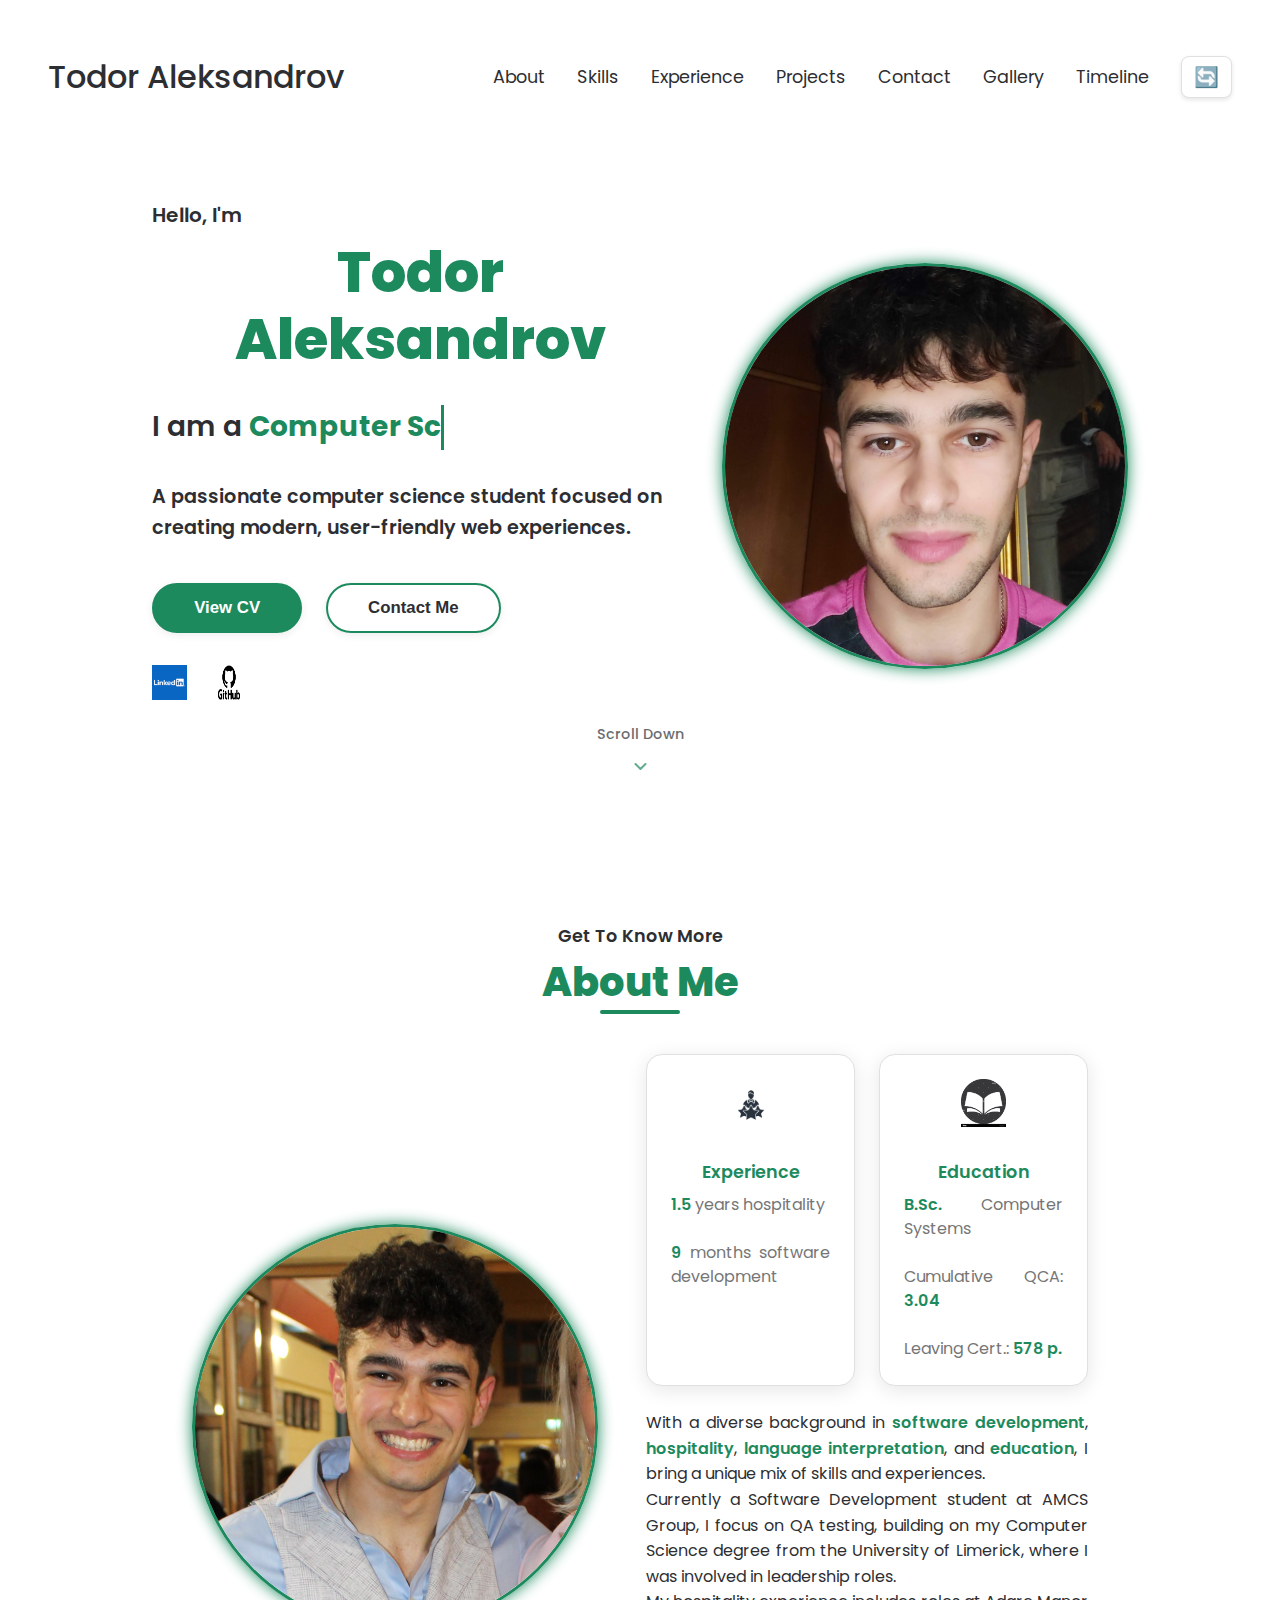
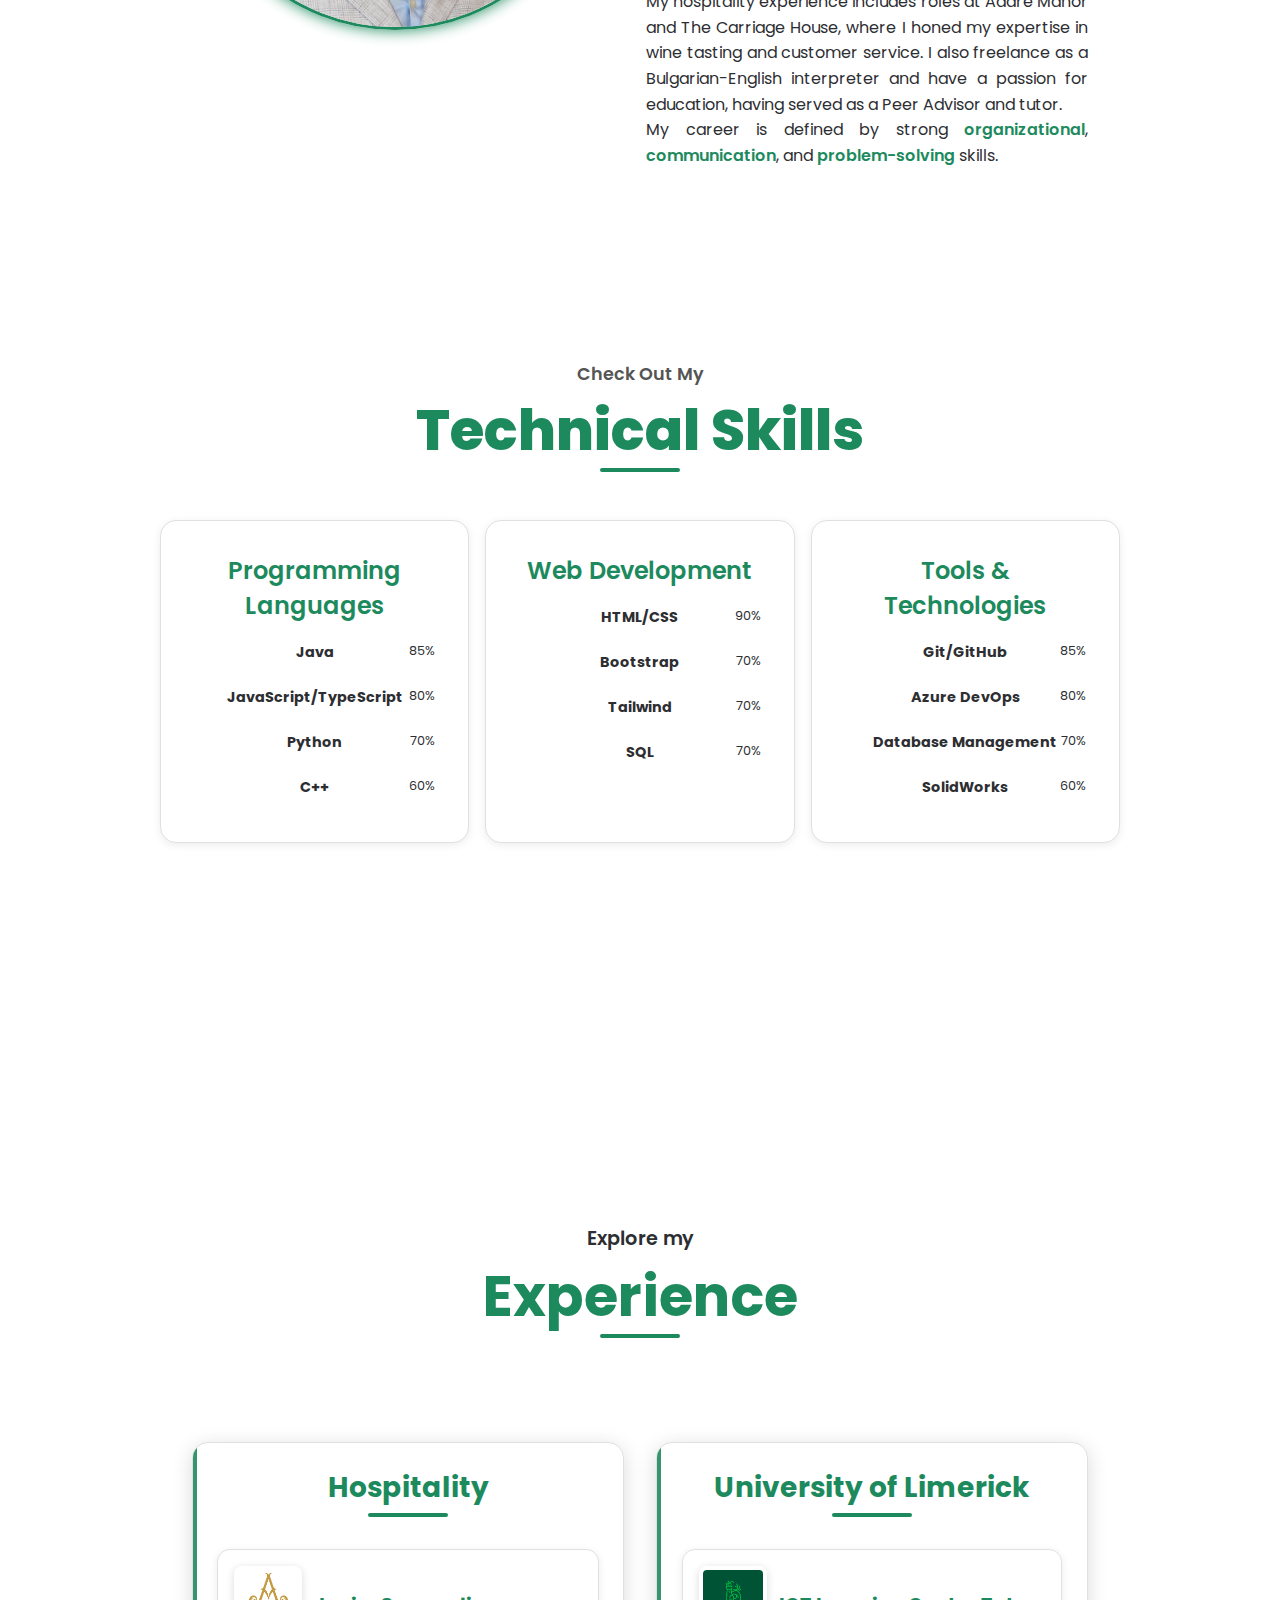
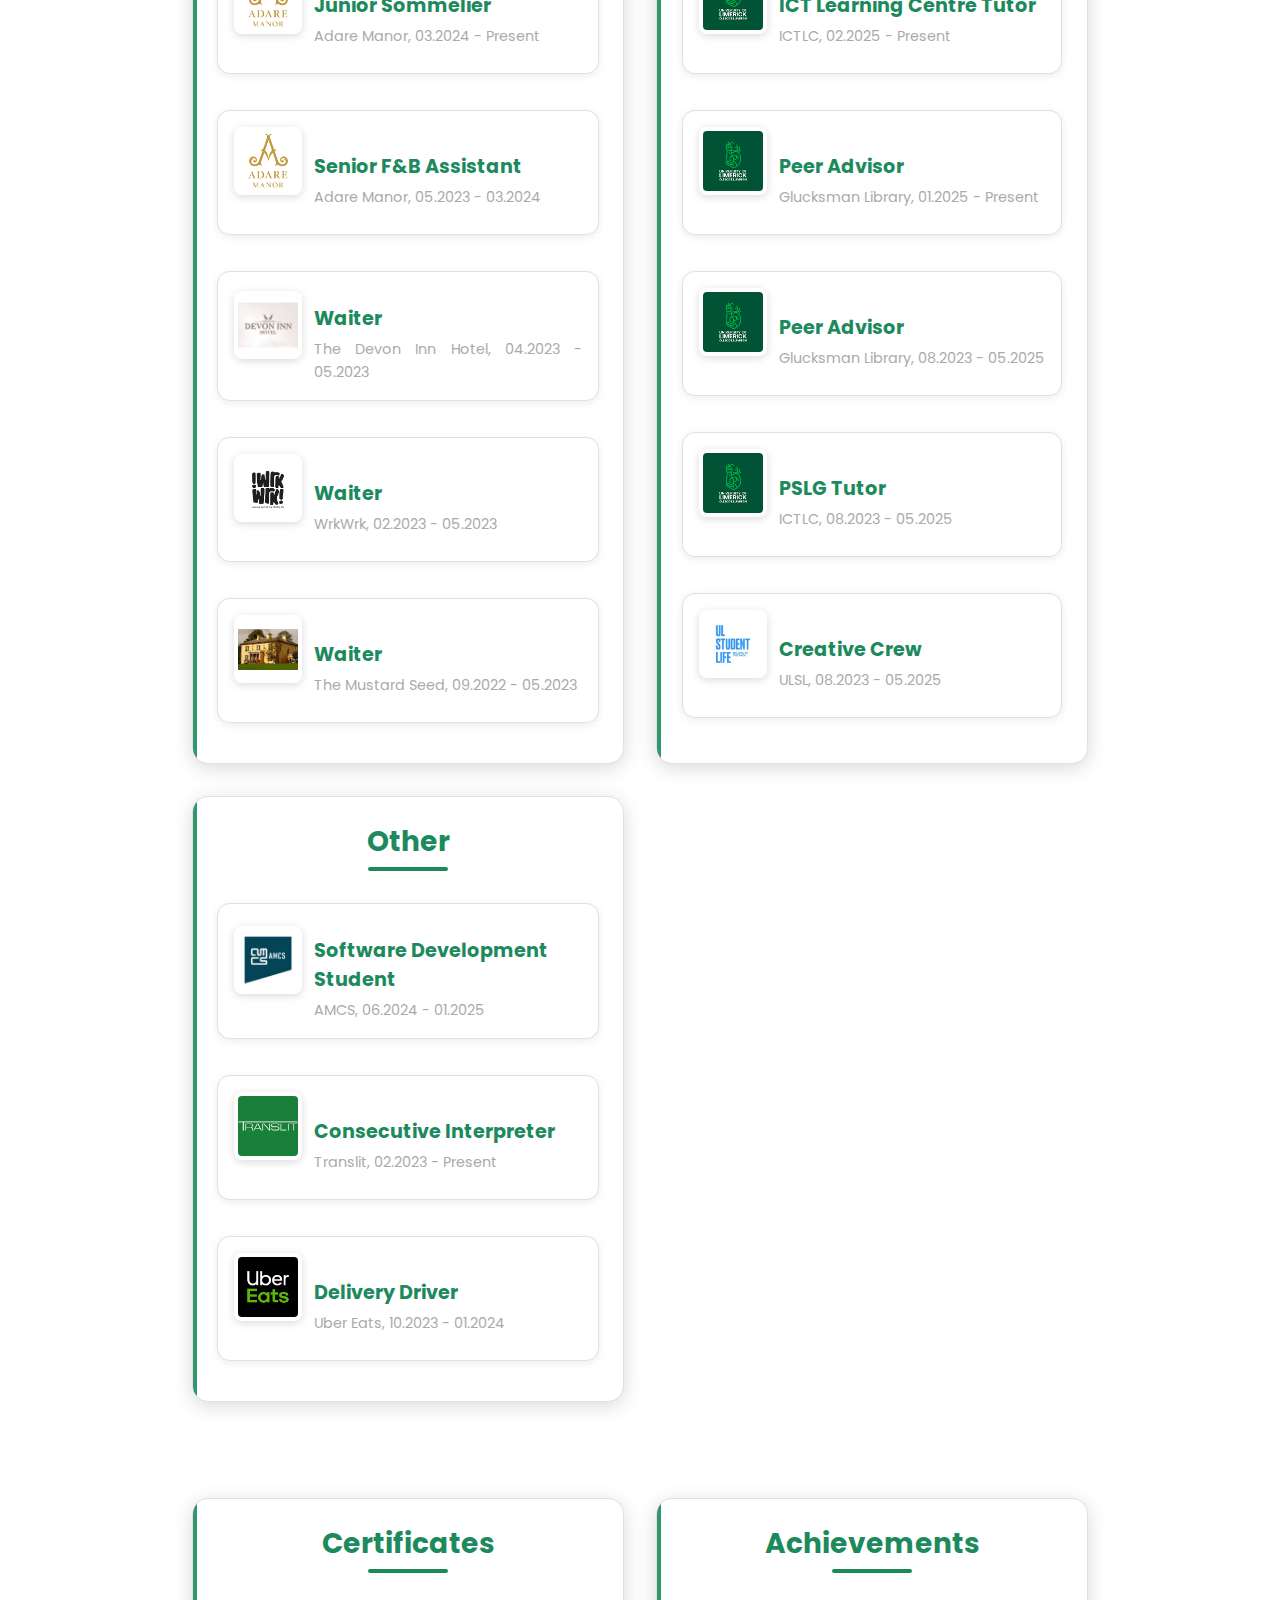
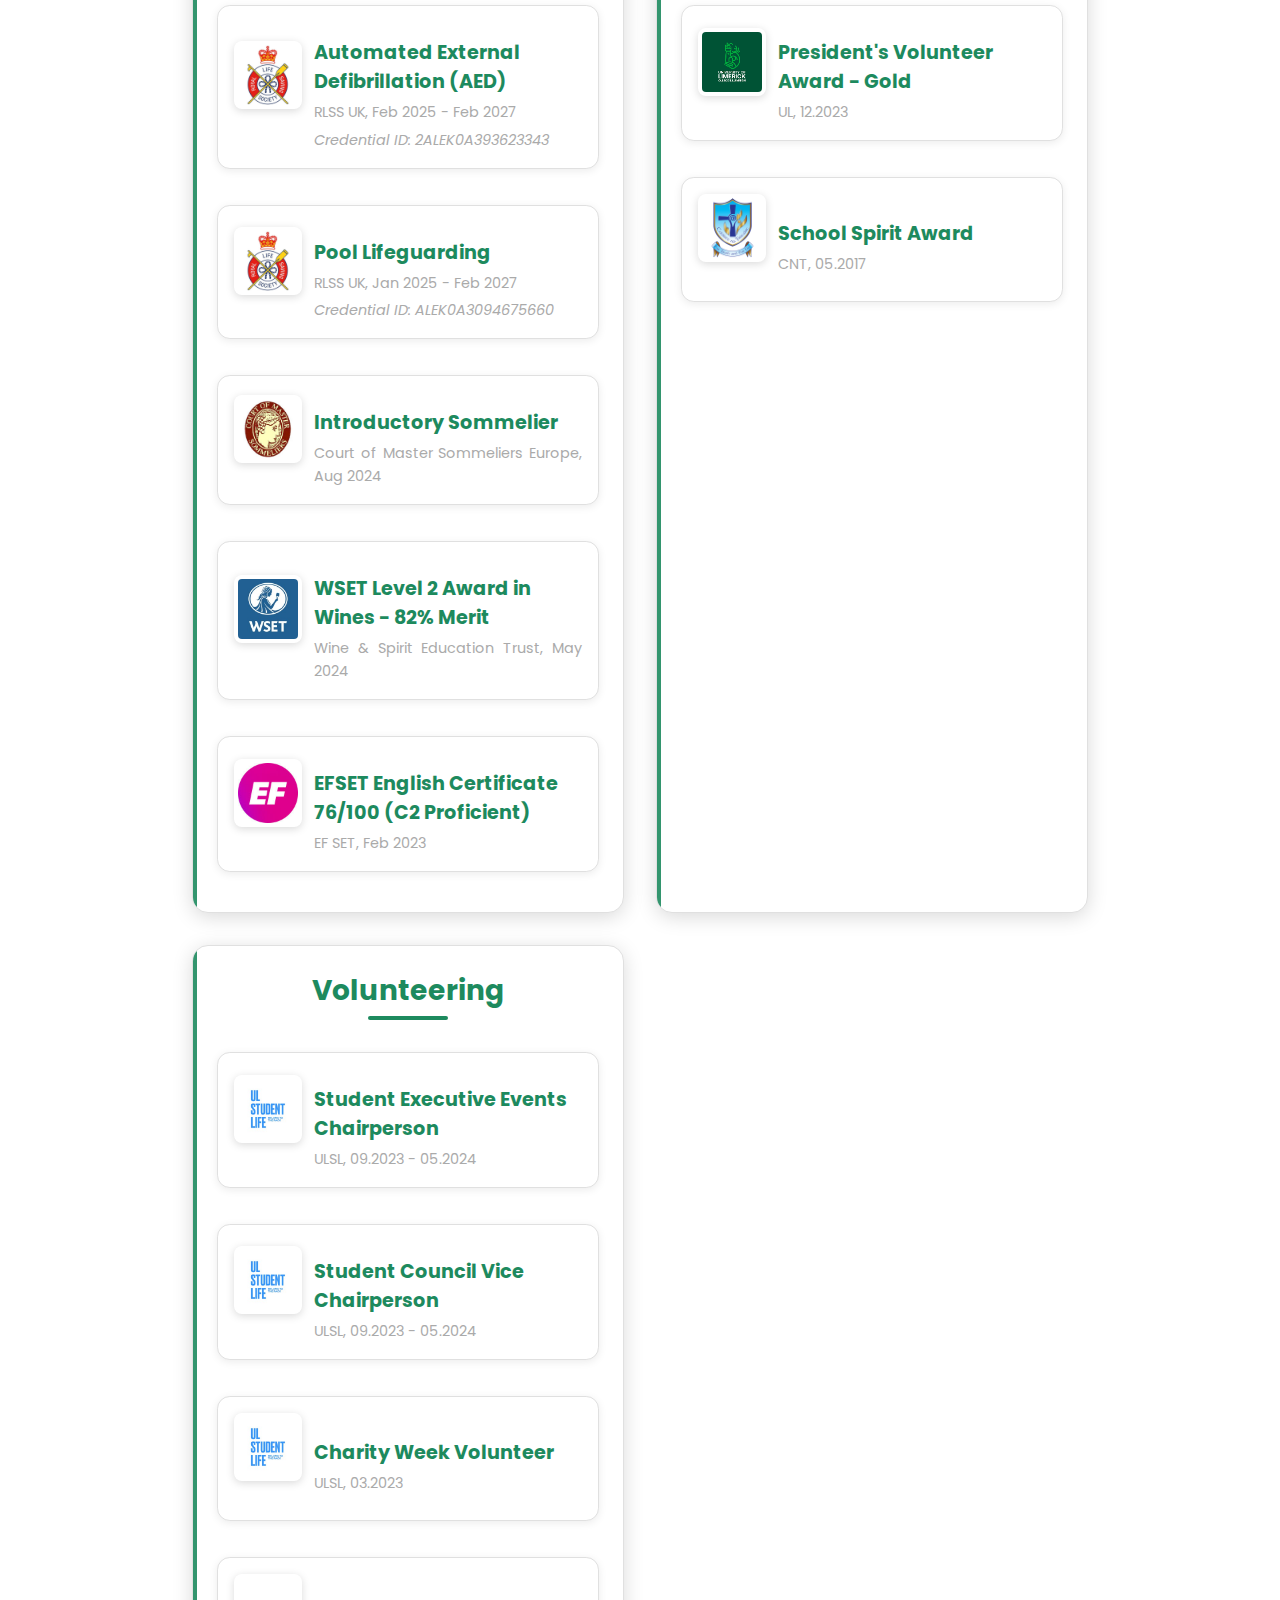
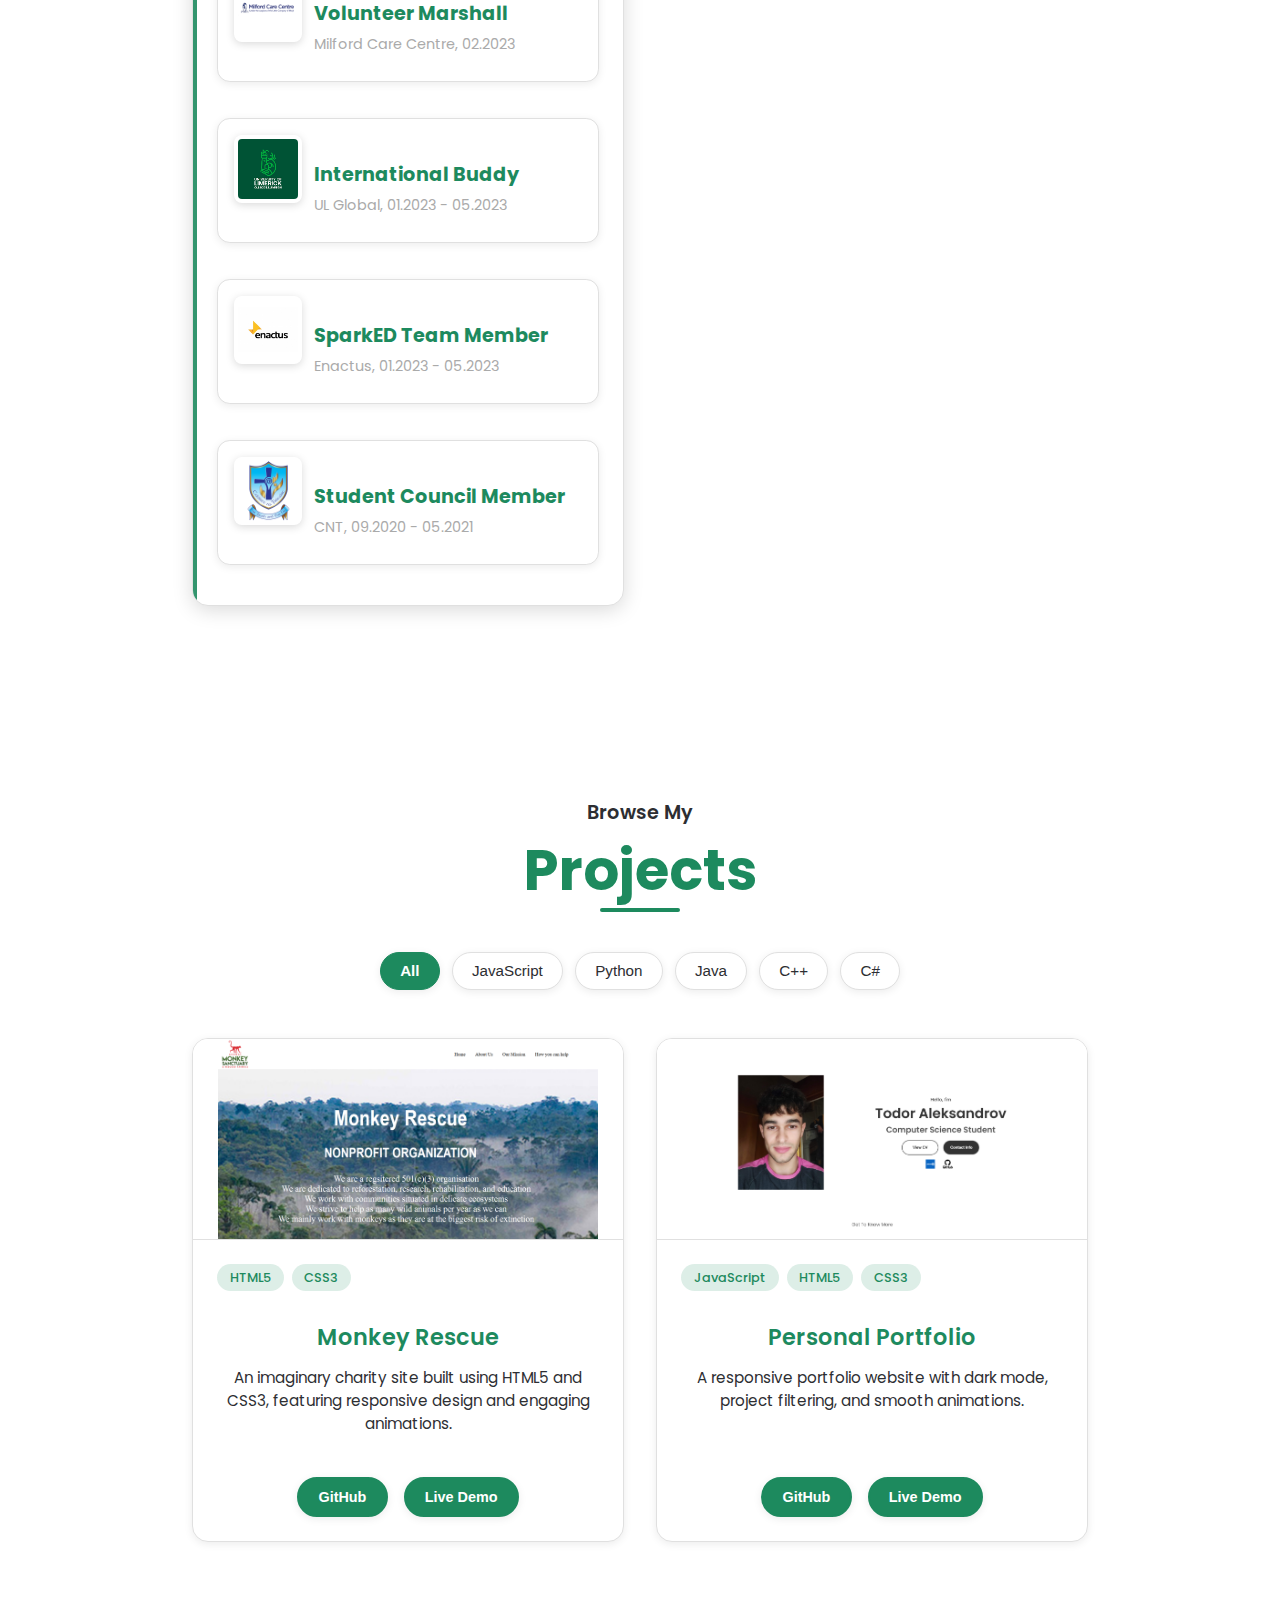
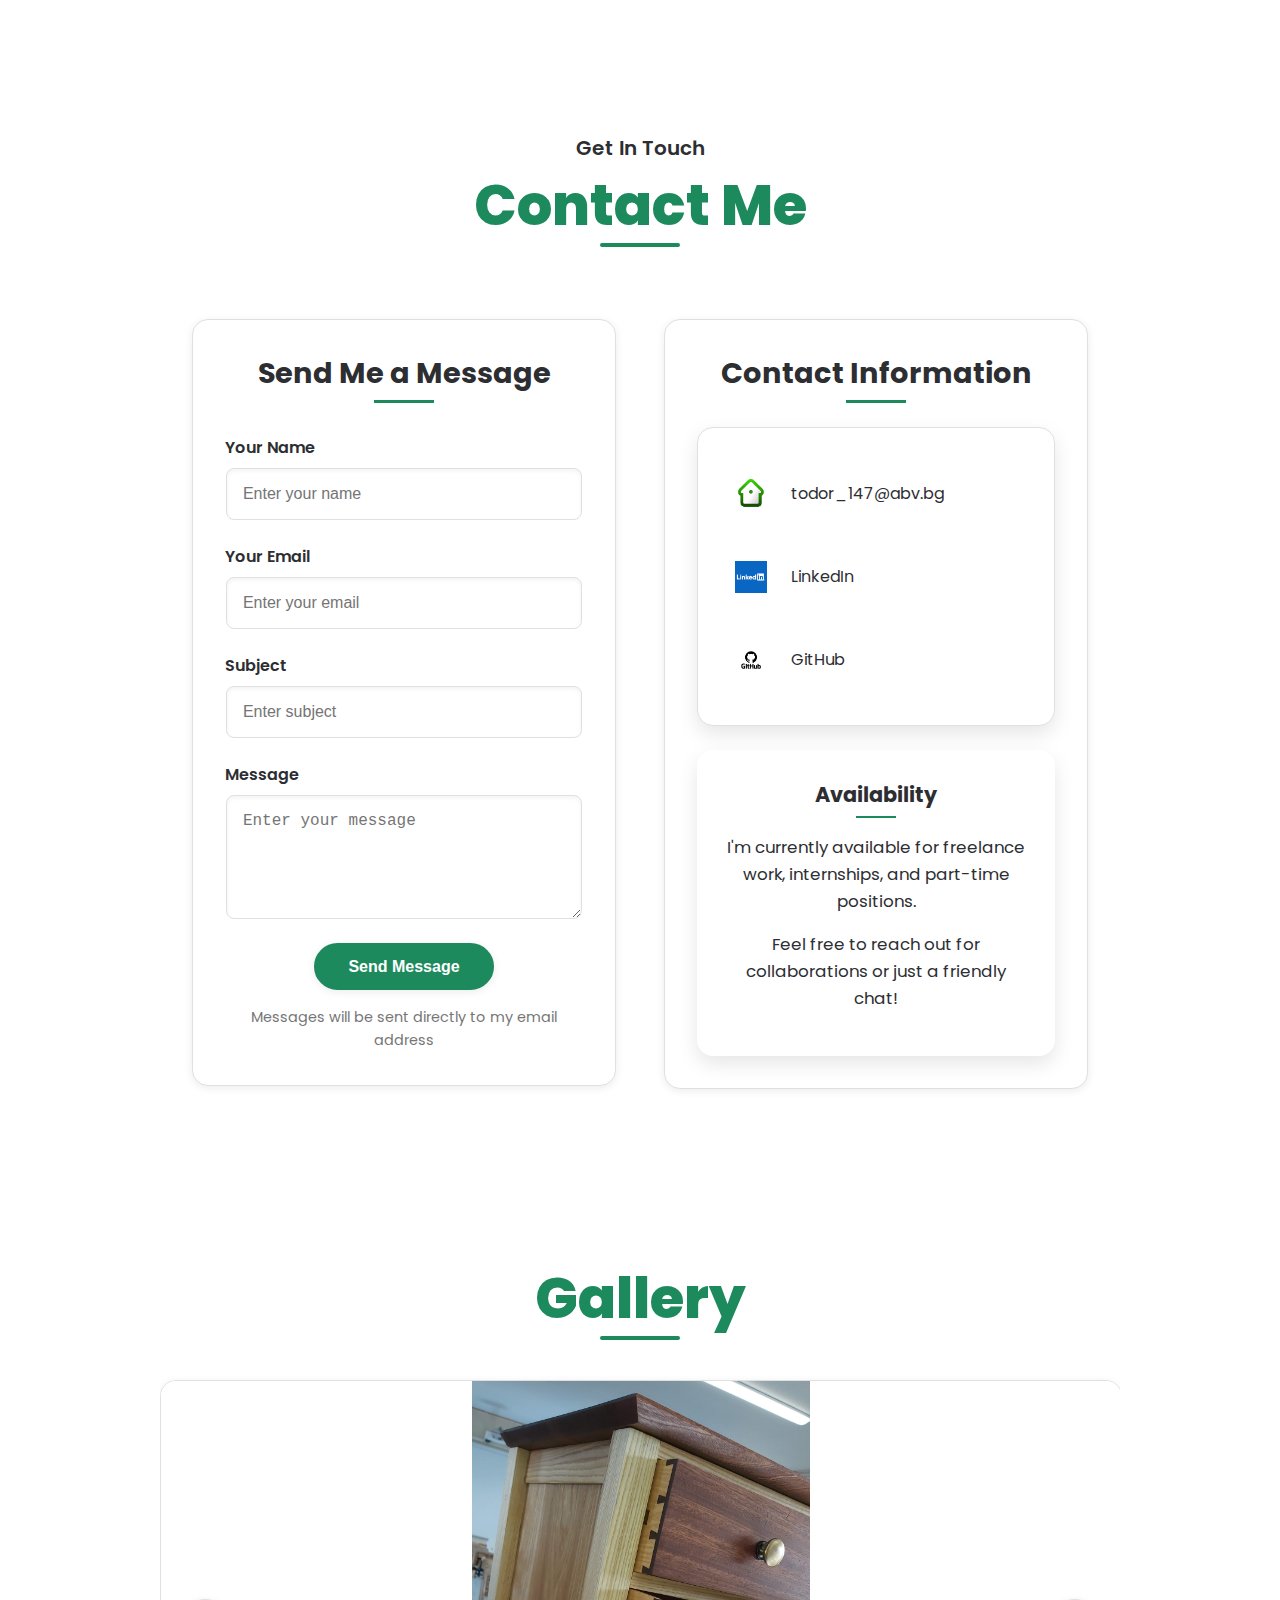
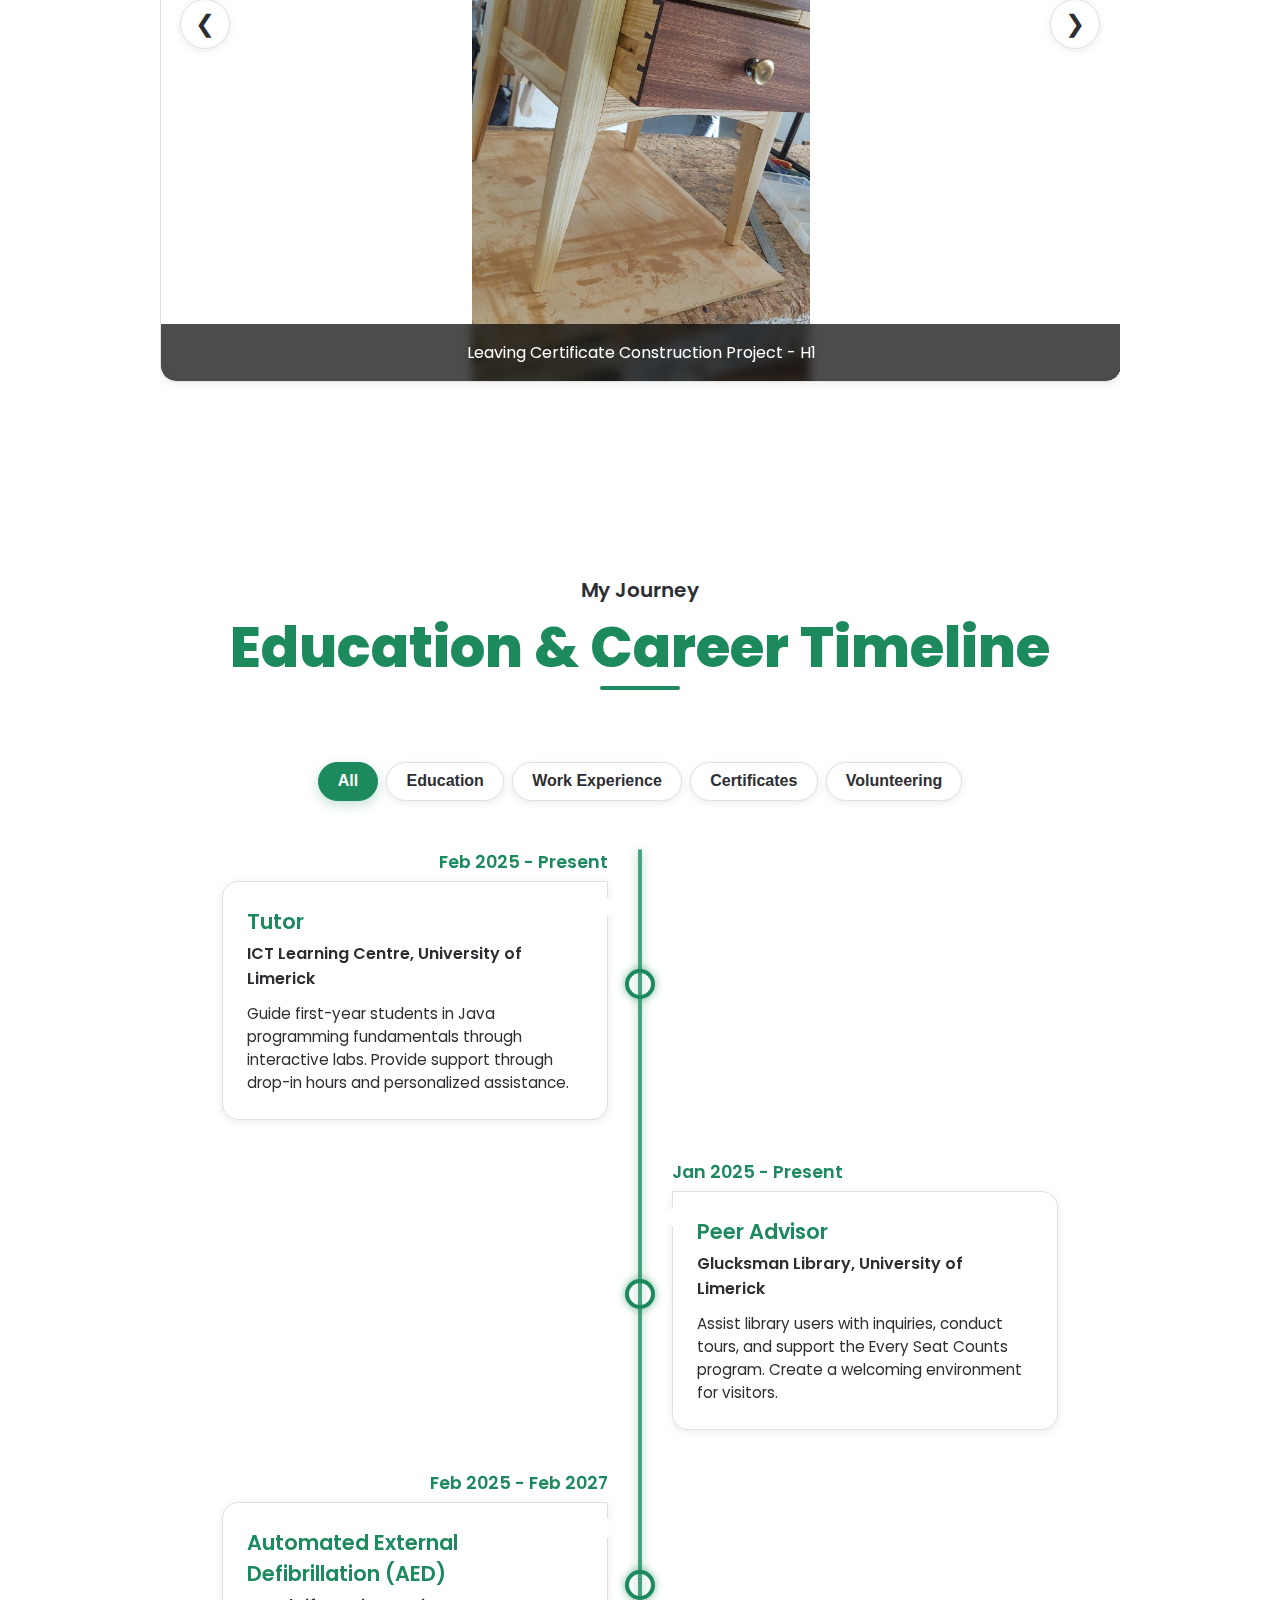
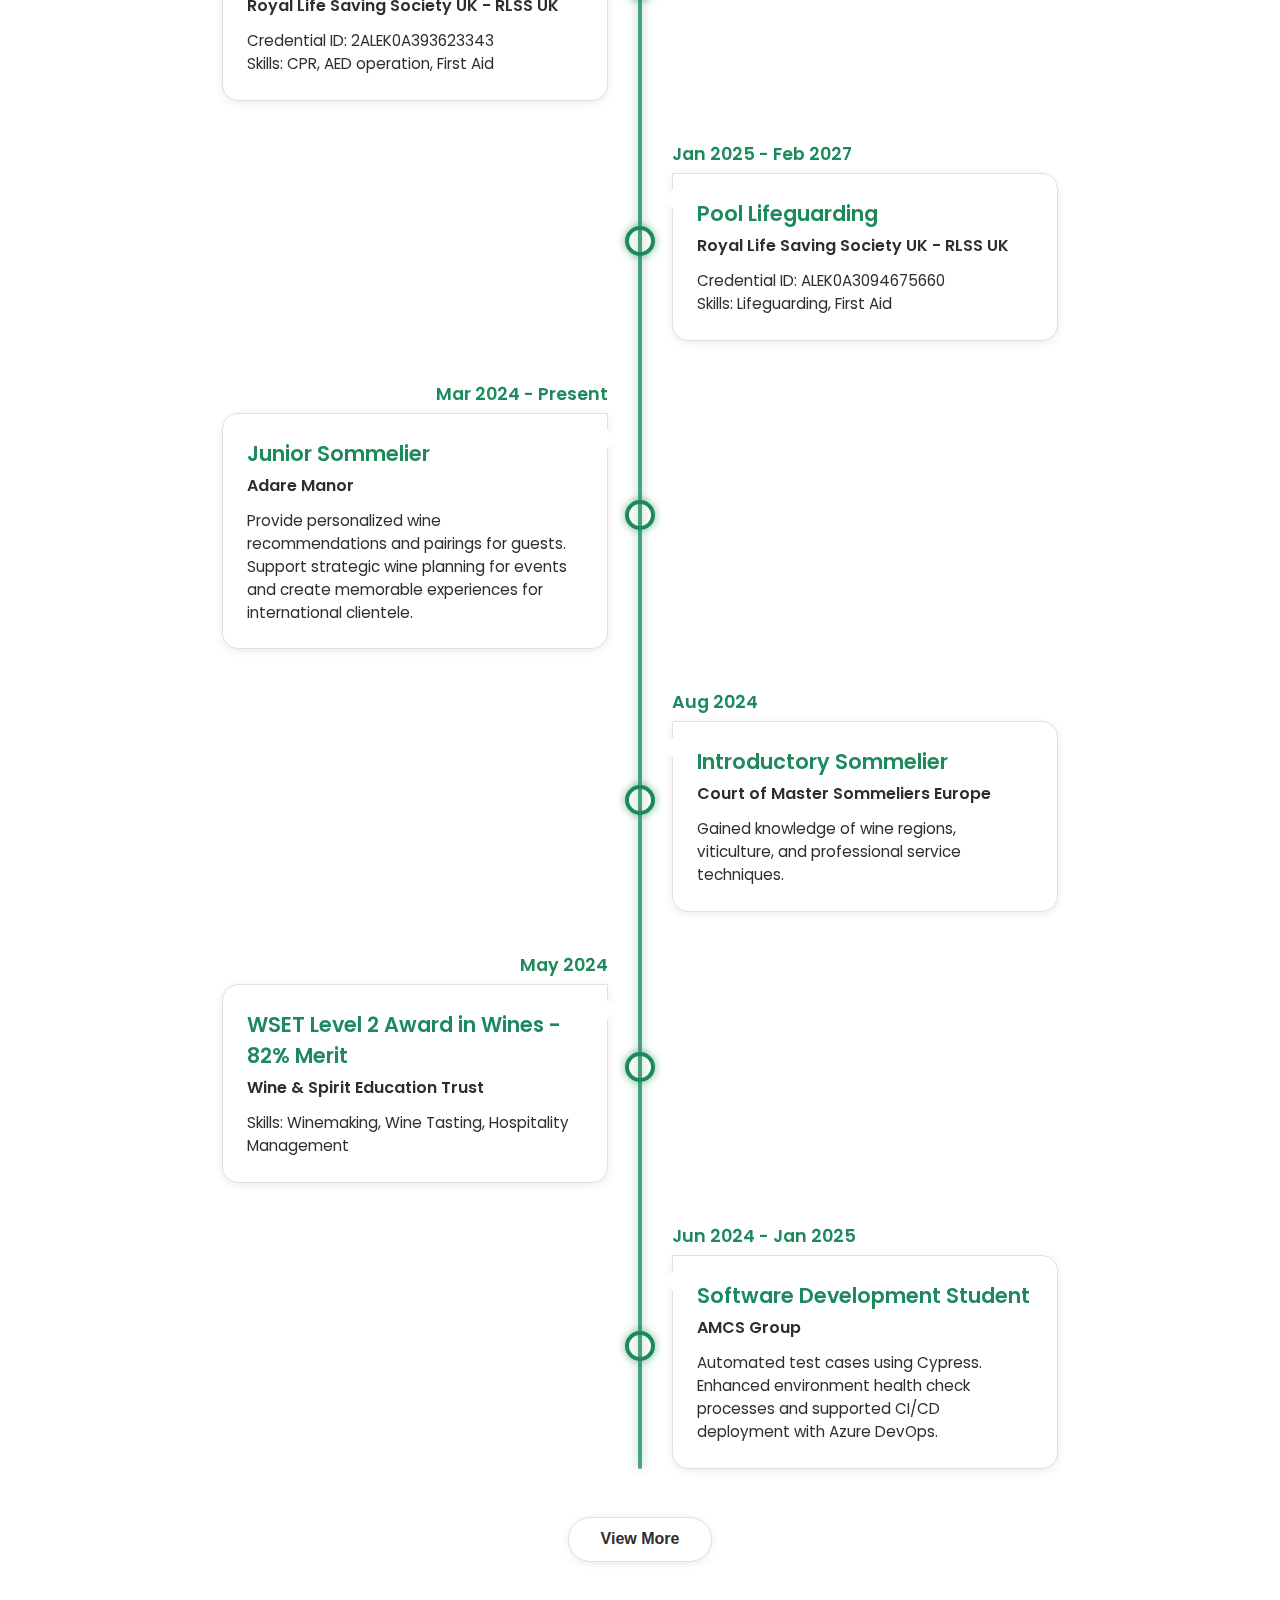
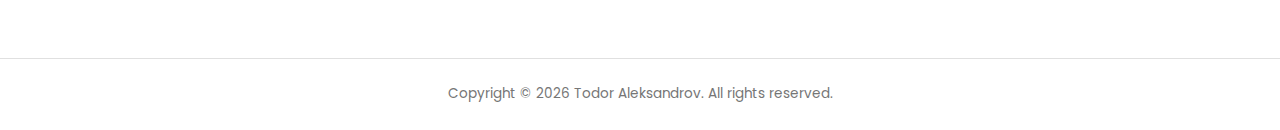
==== commit d06cefab: "Responsiveness improvements" ====
--- a/index.html
+++ b/index.html
@@ -108,10 +108,11 @@
           />
         </div>
       </div>
-      <div class="section__pic-container">
+      <div class="section__pic-container" style="width: 400px !important; height: 400px !important; border-radius: 50% !important; overflow: hidden;">
         <img
           src="./assets/profile pic.jpg"
           alt="Todor Aleksandrov Profile Picture"
+          style="width: 100%; height: 100%; object-fit: cover;"
         />
       </div>
       <div class="scroll-indicator">
@@ -125,11 +126,12 @@
       <p class="section__text__p1">Get To Know More</p>
       <h1 class="title">About Me</h1>
       <div class="section-container">
-        <div class="section__pic-container">
+        <div class="section__pic-container" style="width: 400px !important; height: 400px !important; border-radius: 50% !important; overflow: hidden;">
           <img
             src="./assets/about.jpg"
             alt="Profile Picture"
             class="about-pic"
+            style="width: 100%; height: 100%; object-fit: cover;"
           />
         </div>
         <div class="about-details-container">
@@ -690,7 +692,8 @@
             <input type="hidden" name="_subject" value="New message from portfolio website">
             <input type="hidden" name="_template" value="table">
             <input type="hidden" name="_captcha" value="false">
-            <input type="hidden" name="_next" value="thanks.html">
+            <input type="hidden" name="_next" value="https://todors-portfolio.netlify.app/thanks.html">
+            <input type="hidden" name="_honey" style="display:none">
             
             <div class="form-group">
               <label for="name">Your Name</label>
--- a/style.css
+++ b/style.css
@@ -527,8 +527,8 @@
   justify-content: center;
   align-items: center;
   gap: 2rem;
-  height: calc(100vh - 100px);
-  padding: 4rem 8% 0;
+  min-height: 100vh;
+  padding: 17vh 8% 2rem;
   max-width: 1400px;
   margin: 0 auto;
   position: relative;
@@ -536,23 +536,29 @@
 }
 
 .section__pic-container {
-  display: flex;
-  height: 450px;
-  width: 450px;
-  margin: auto 0;
-  border-radius: 50%;
+  position: relative !important;
+  width: 400px !important;
+  height: 400px !important;
+  min-width: 400px !important;
+  min-height: 400px !important;
+  max-width: 400px !important;
+  max-height: 400px !important;
+  border-radius: 50% !important;
   border: 3px solid var(--primary-color);
   box-shadow: 0 0 15px var(--primary-color);
   overflow: hidden;
-  aspect-ratio: 1/1; /* Ensure container is perfectly square */
+  margin: auto 0;
+  display: block !important;
 }
 
 .section__pic-container img {
-  width: 100%;
-  height: 100%;
-  object-fit: cover;
-  object-position: center;
-  border-radius: 50%;
+  position: absolute !important;
+  top: 0 !important;
+  left: 0 !important;
+  width: 100% !important;
+  height: 100% !important;
+  object-fit: cover !important;
+  object-position: center !important;
 }
 
 .section__text {
--- a/mediaqueries.css
+++ b/mediaqueries.css
@@ -1,7 +1,8 @@
 @media screen and (max-width: 1400px) {
   #profile {
-    height: 83vh;
-    margin-bottom: 6rem;
+    min-height: 90vh;
+    padding-top: 17vh;
+    margin-bottom: 2rem;
   }
   .about-containers {
     flex-wrap: wrap;
@@ -19,9 +20,11 @@
   .experience-details-container {
     margin-top: 2rem;
   }
-  #profile,
-  .section-container {
-    display: block;
+  #profile {
+    display: flex;
+    flex-direction: column;
+    padding-top: 15vh;
+    text-align: center;
   }
   .arrow {
     display: none;
@@ -34,8 +37,12 @@
     margin: 0 5%;
   }
   .section__pic-container {
-    width: 275px;
-    height: 275px;
+    width: 275px !important;
+    height: 275px !important;
+    min-width: 275px !important;
+    min-height: 275px !important;
+    max-width: 275px !important;
+    max-height: 275px !important;
     margin: 0 auto 2rem;
   }
   .about-containers {
@@ -61,7 +68,8 @@
     height: 40vh;
   }
   #profile {
-    height: 83vh;
+    min-height: 85vh;
+    padding-top: 12vh;
     margin-bottom: 0;
   }
   article {
@@ -95,9 +103,13 @@
     text-align: center;
   }
   .section__pic-container {
-    width: auto;
-    height: 46vw;
-    justify-content: center;
+    width: 250px !important;
+    height: 250px !important;
+    min-width: 250px !important;
+    min-height: 250px !important;
+    max-width: 250px !important;
+    max-height: 250px !important;
+    margin: 1rem auto;
   }
   .section__text__p2 {
     font-size: 1.25rem;
@@ -149,3 +161,40 @@
     box-sizing: border-box; /* Include padding in the element's total width and height */
   }
 }
+
+@media screen and (max-width: 480px) {
+  #profile {
+    padding-top: 10vh;
+    min-height: 80vh;
+  }
+  
+  .section__pic-container {
+    width: 200px !important;
+    height: 200px !important;
+    min-width: 200px !important;
+    min-height: 200px !important;
+    max-width: 200px !important;
+    max-height: 200px !important;
+  }
+  
+  .section__text__p1 {
+    font-size: 1rem;
+  }
+  
+  .section__text__p2 {
+    font-size: 1.1rem;
+  }
+  
+  .title {
+    font-size: 1.8rem;
+  }
+  
+  .btn-container {
+    gap: 0.5rem;
+  }
+  
+  .btn {
+    padding: 0.5rem 1rem;
+    font-size: 0.9rem;
+  }
+}
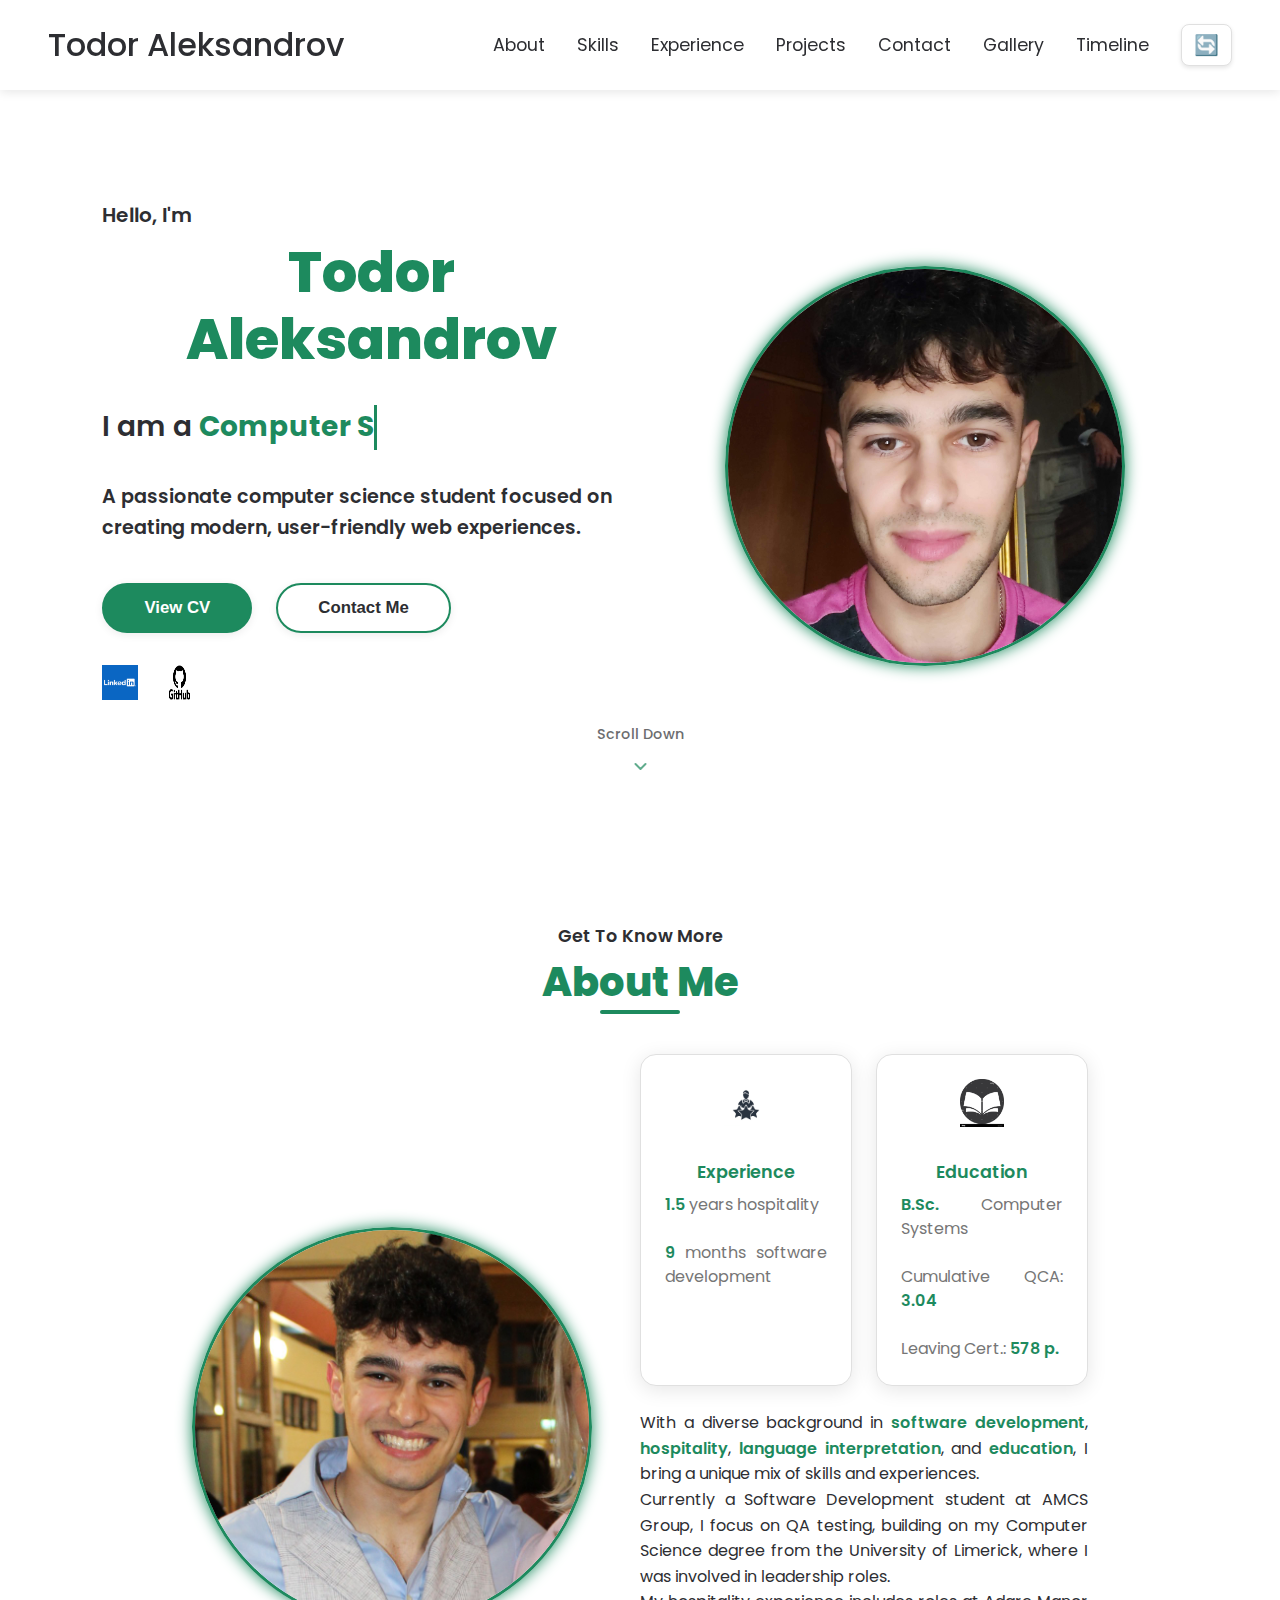
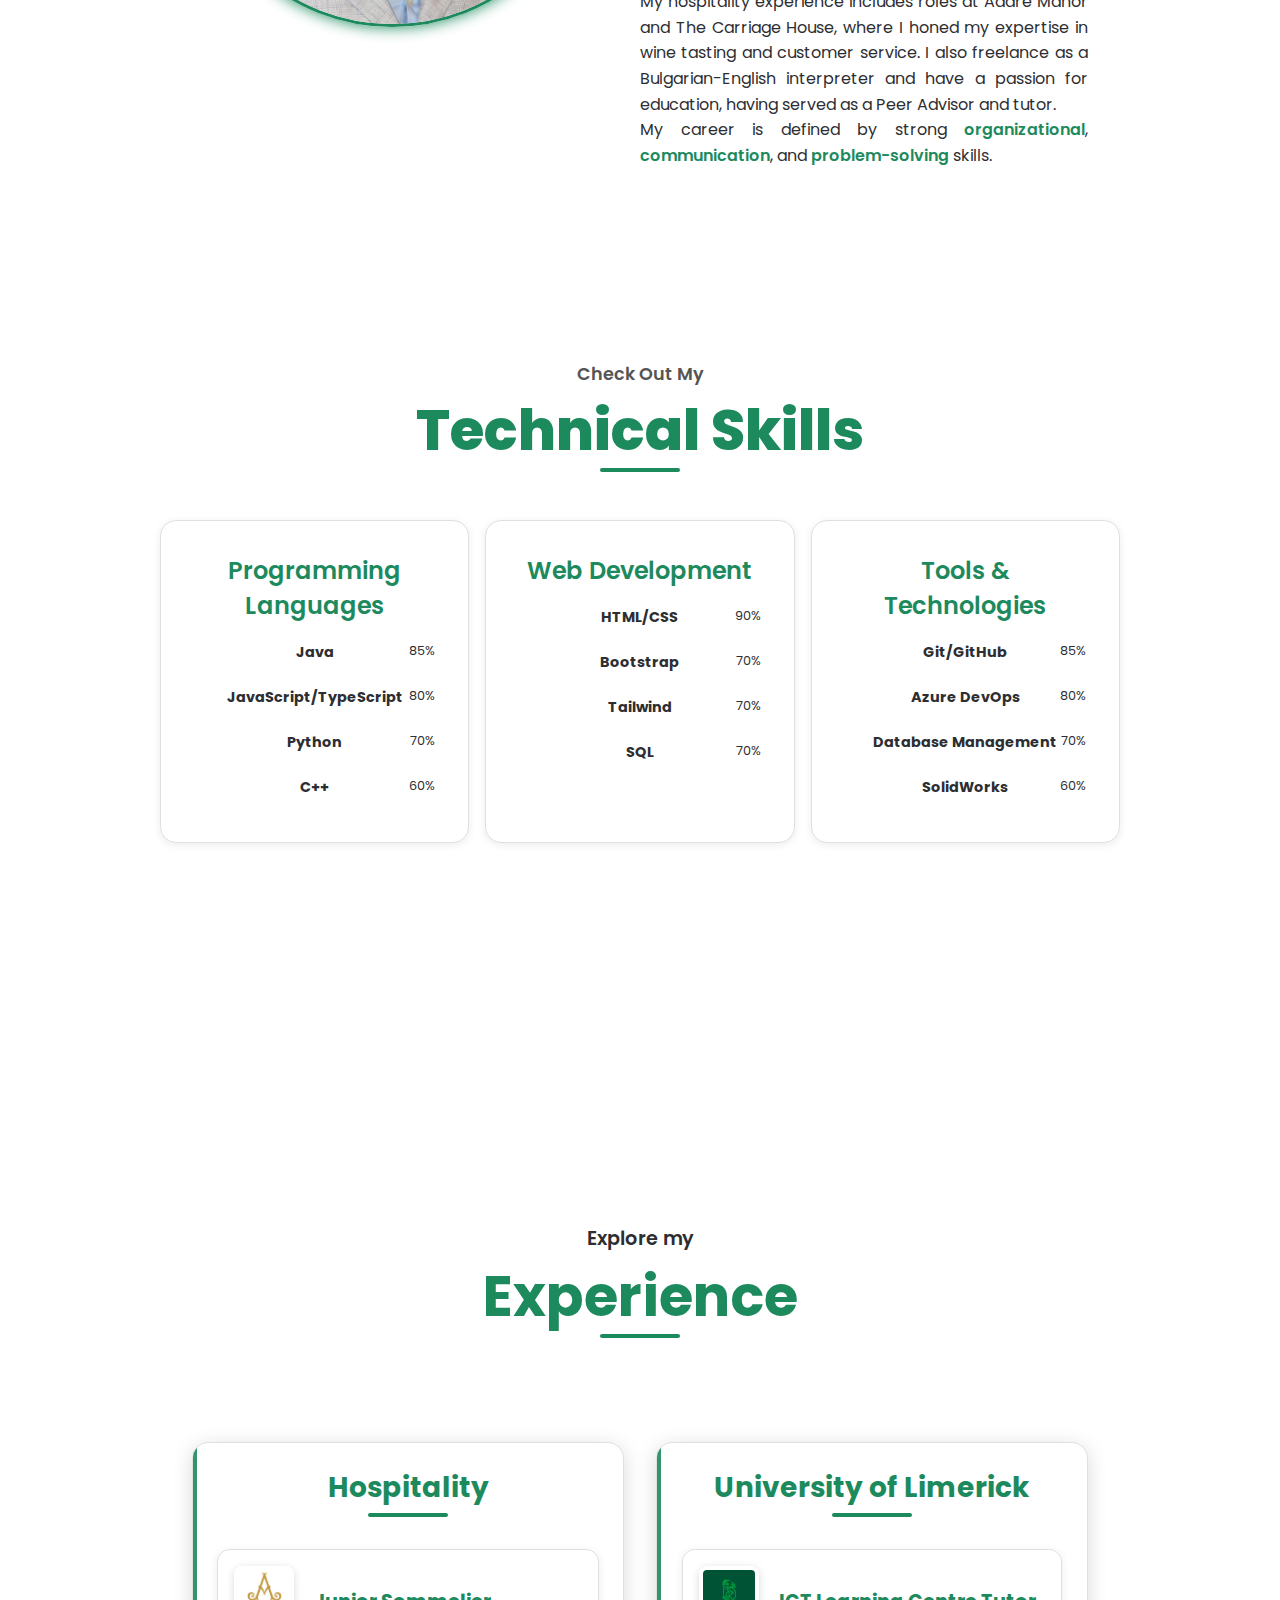
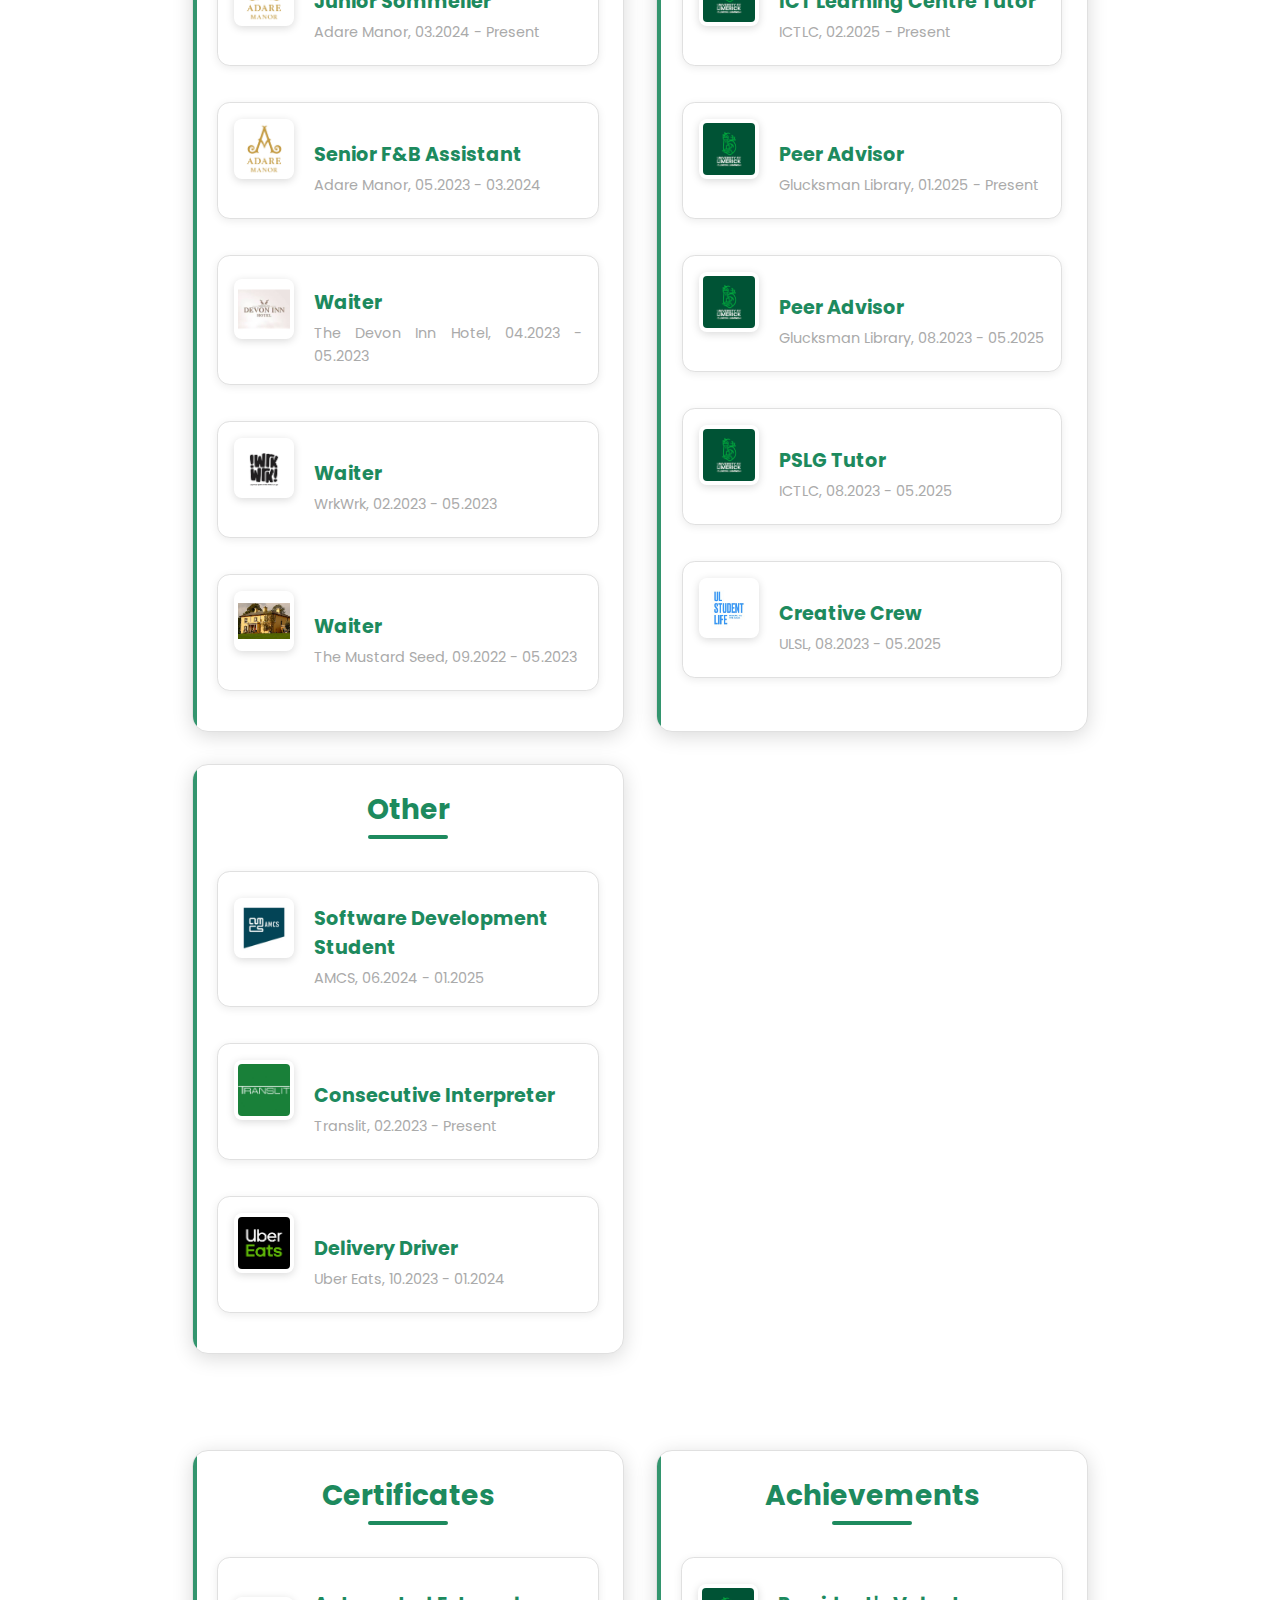
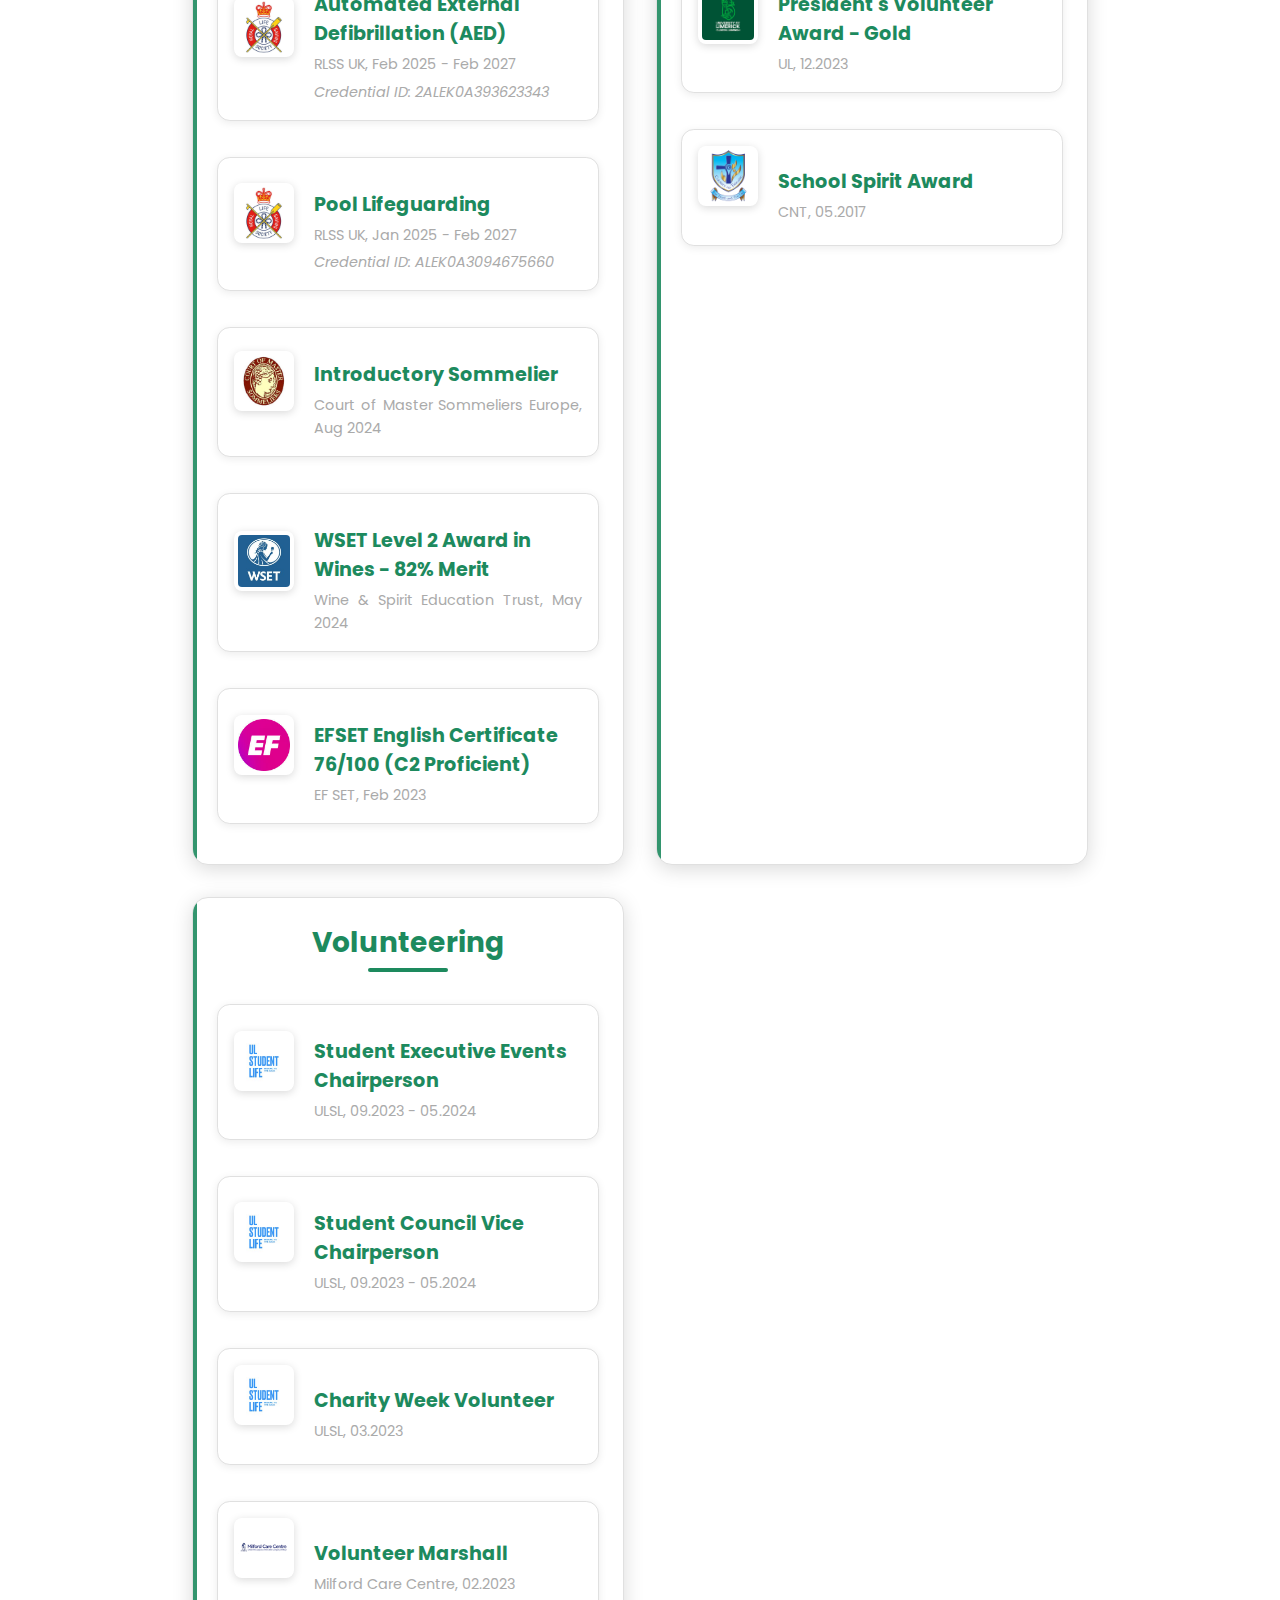
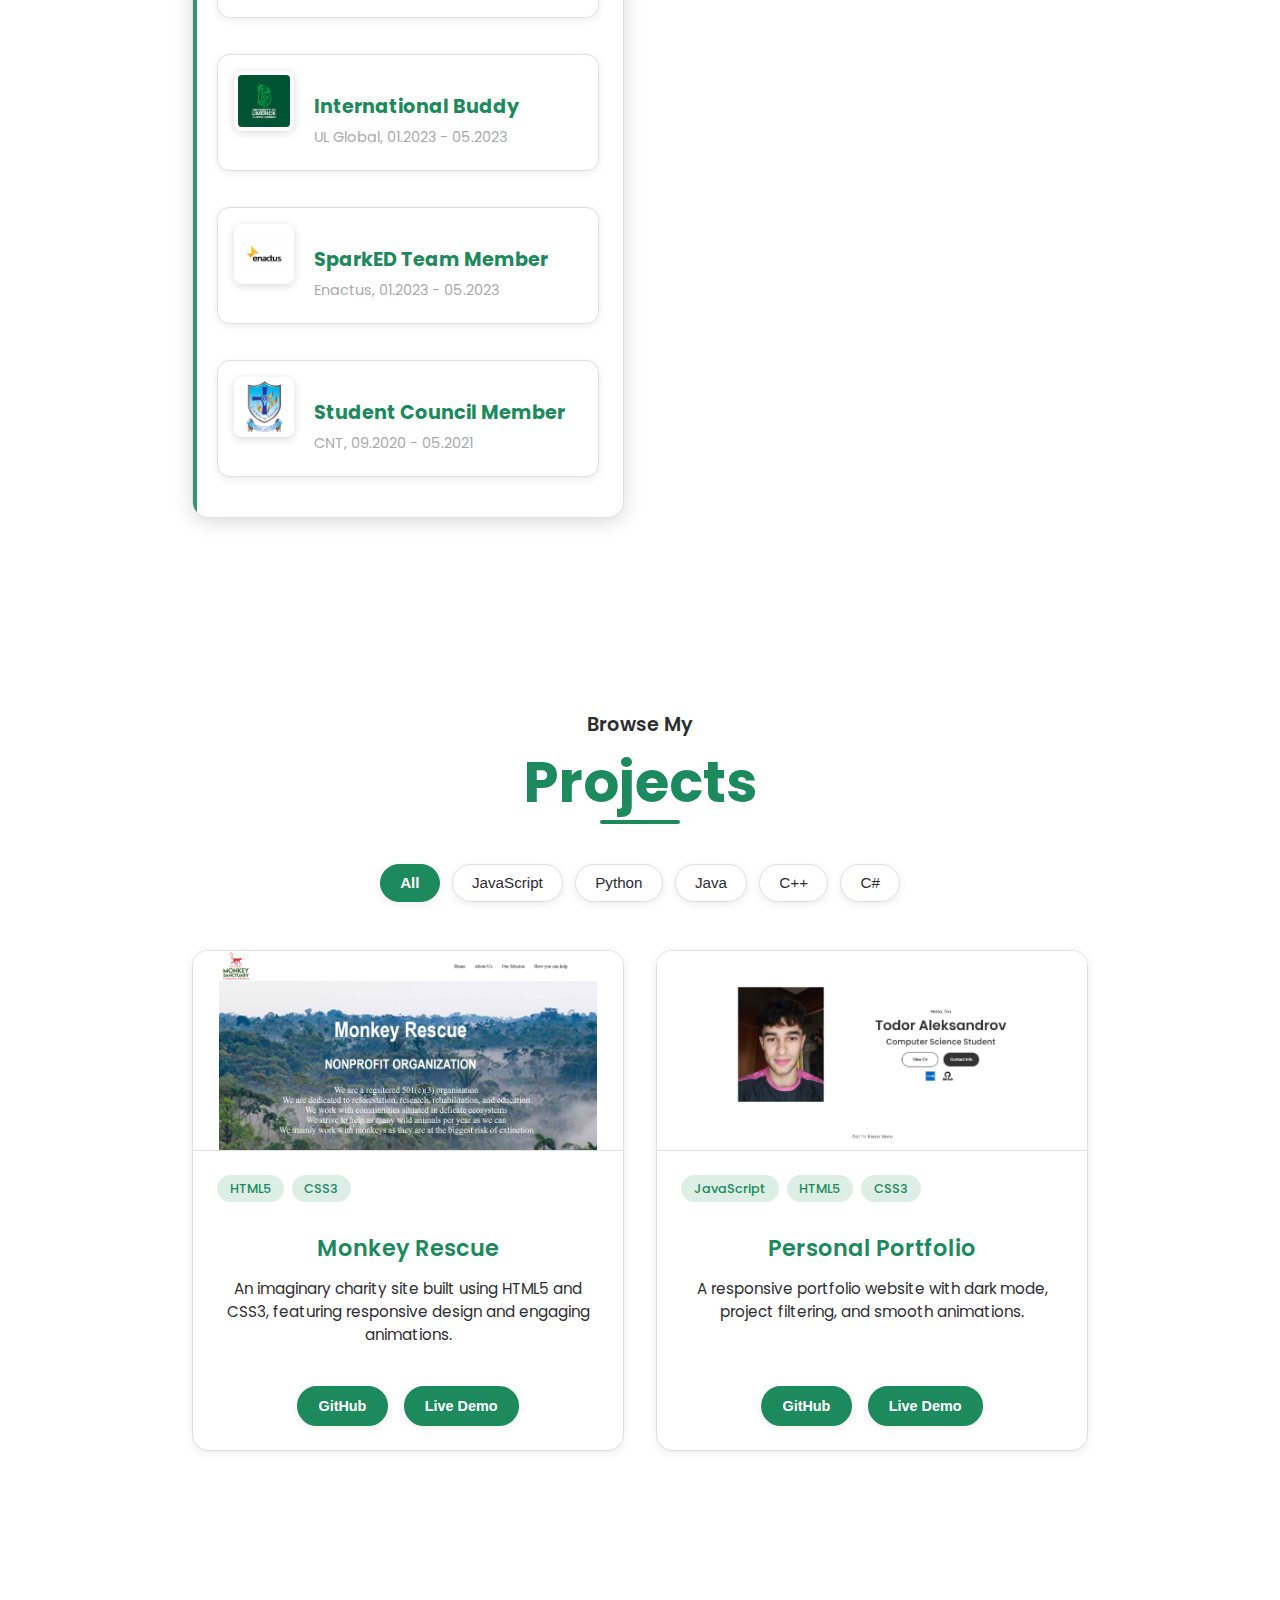
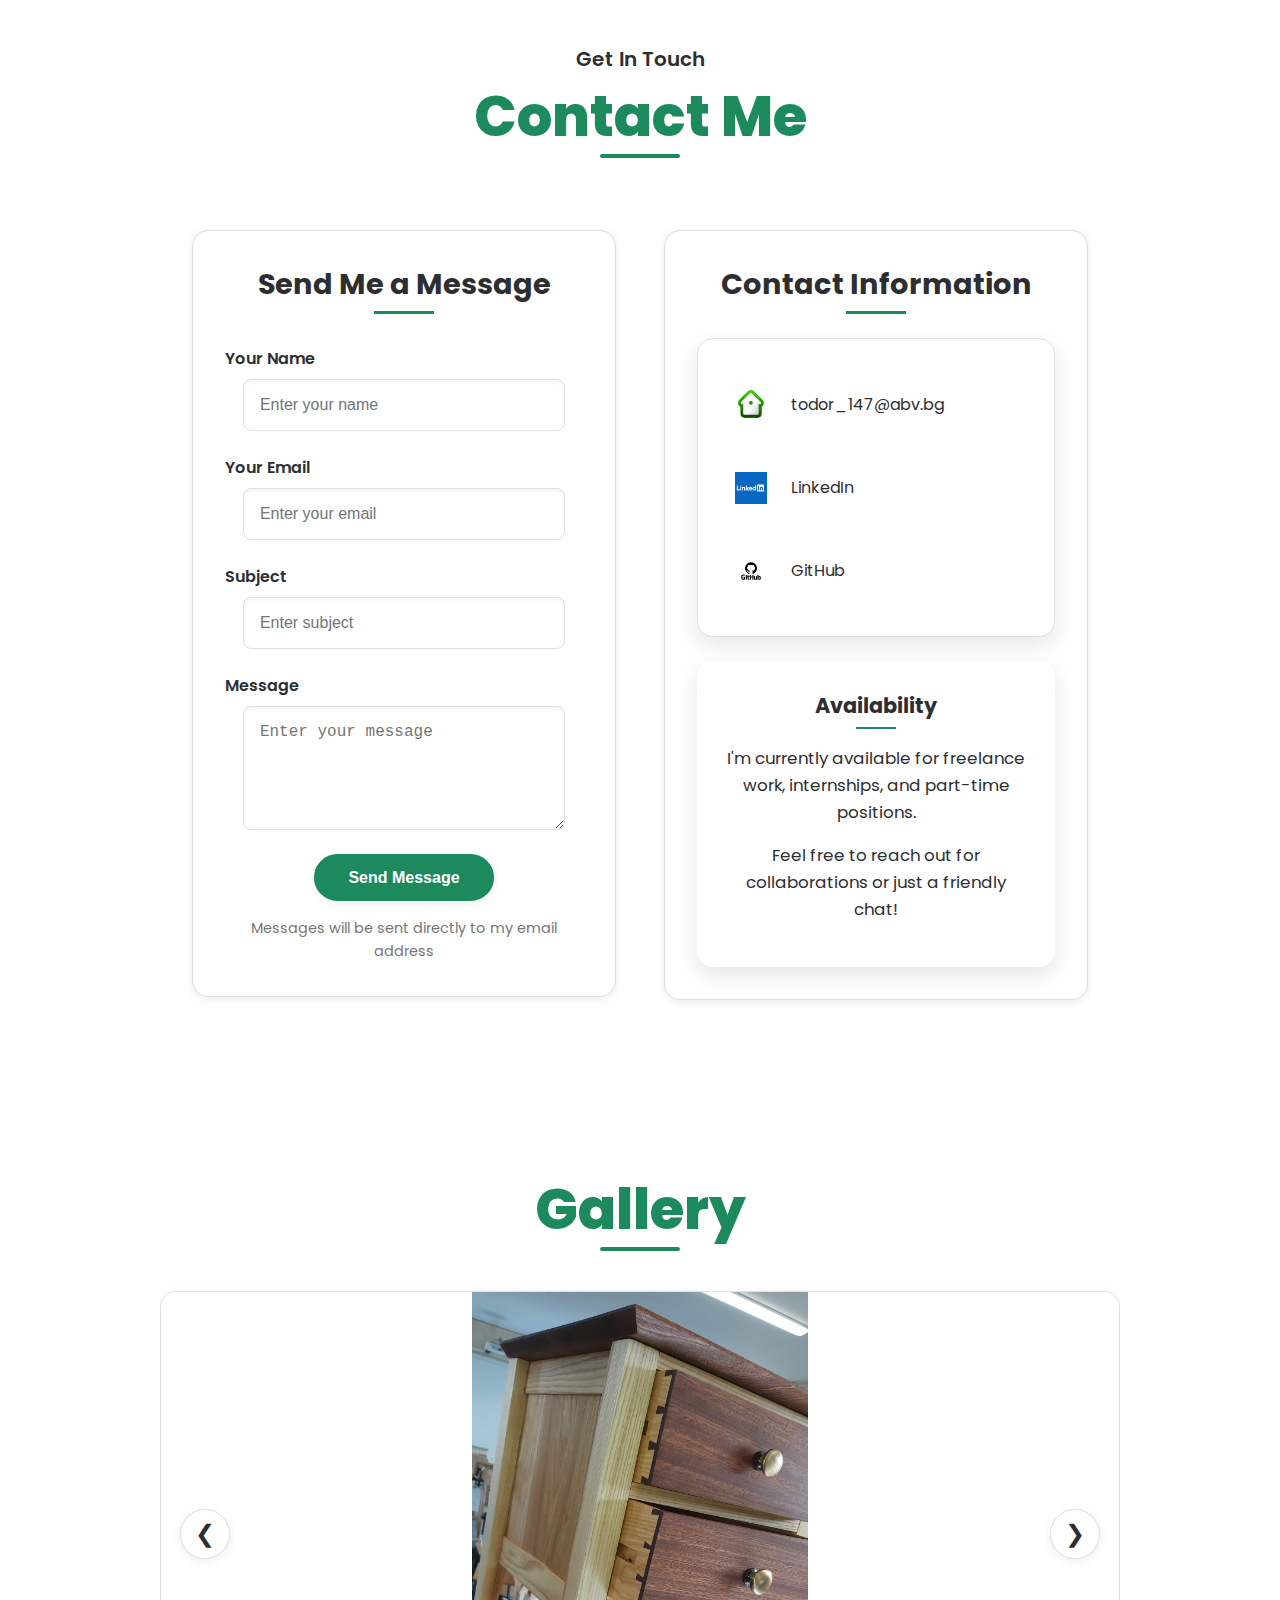
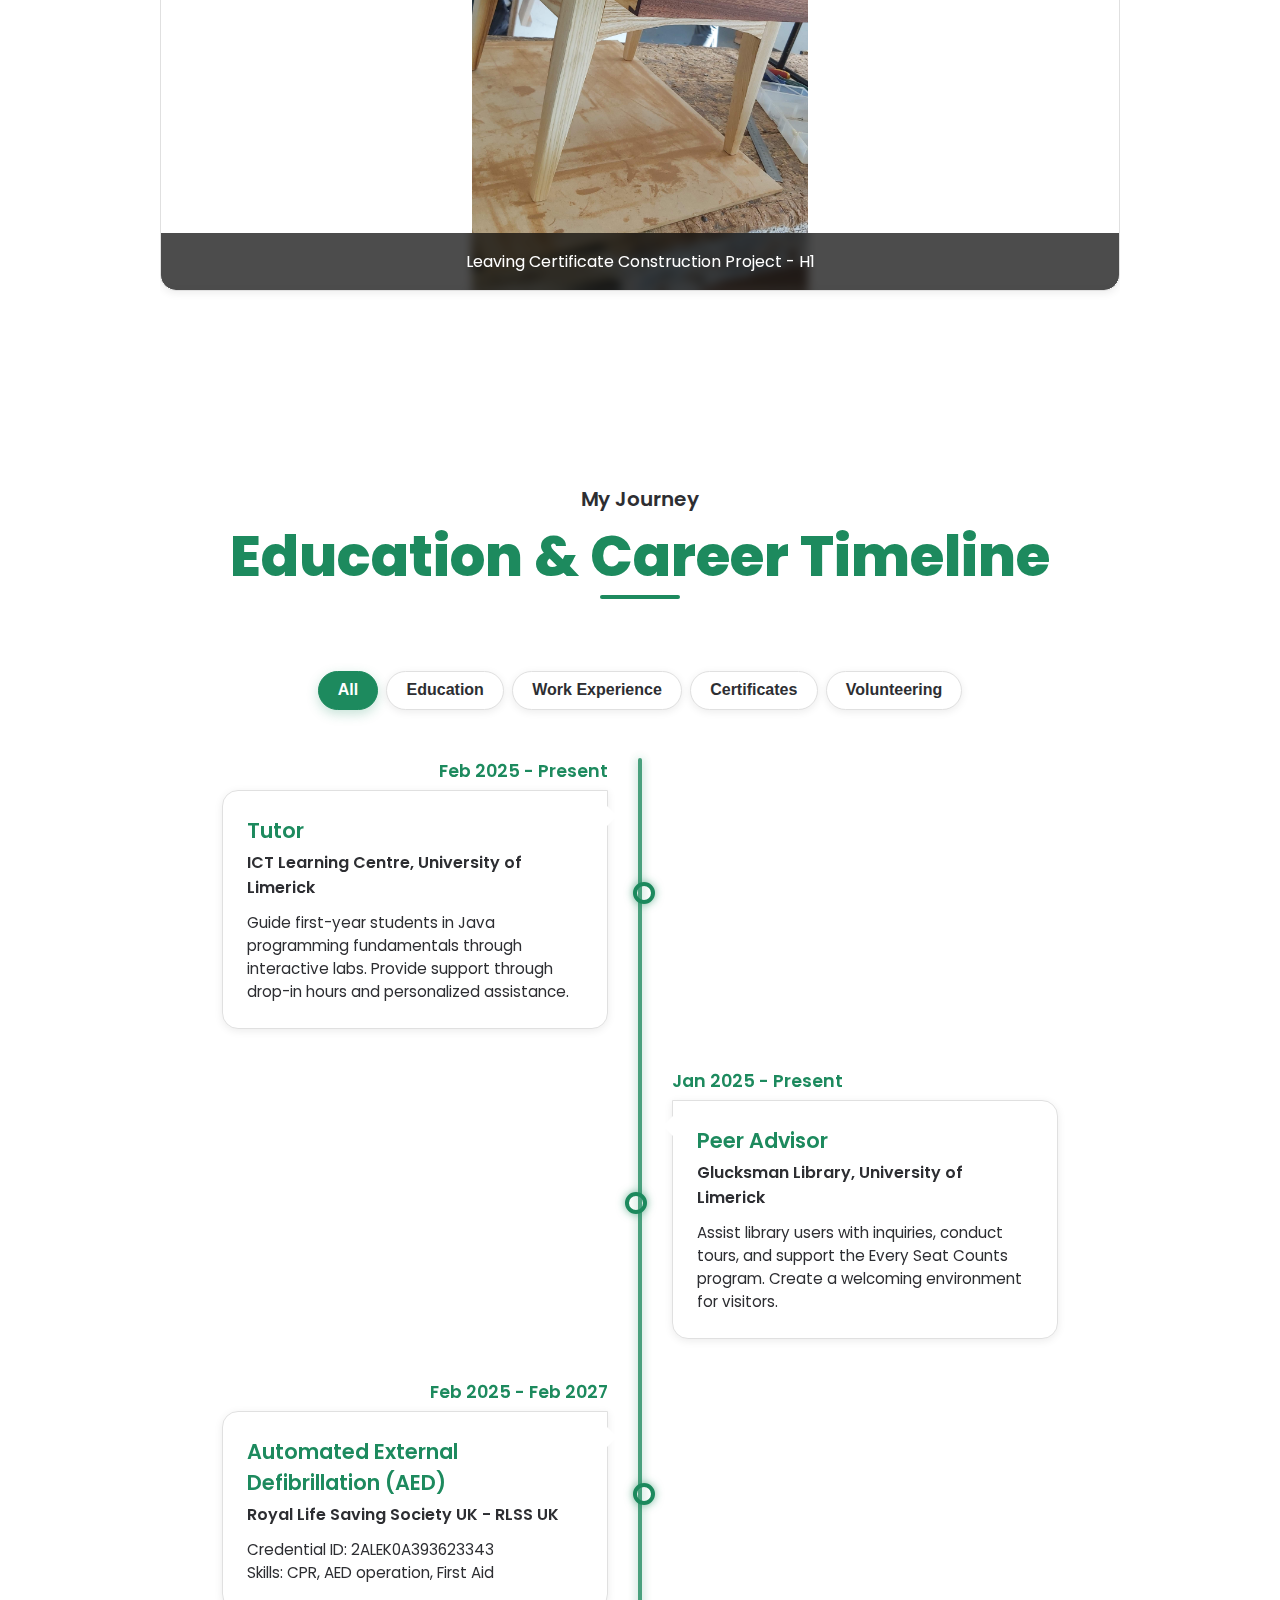
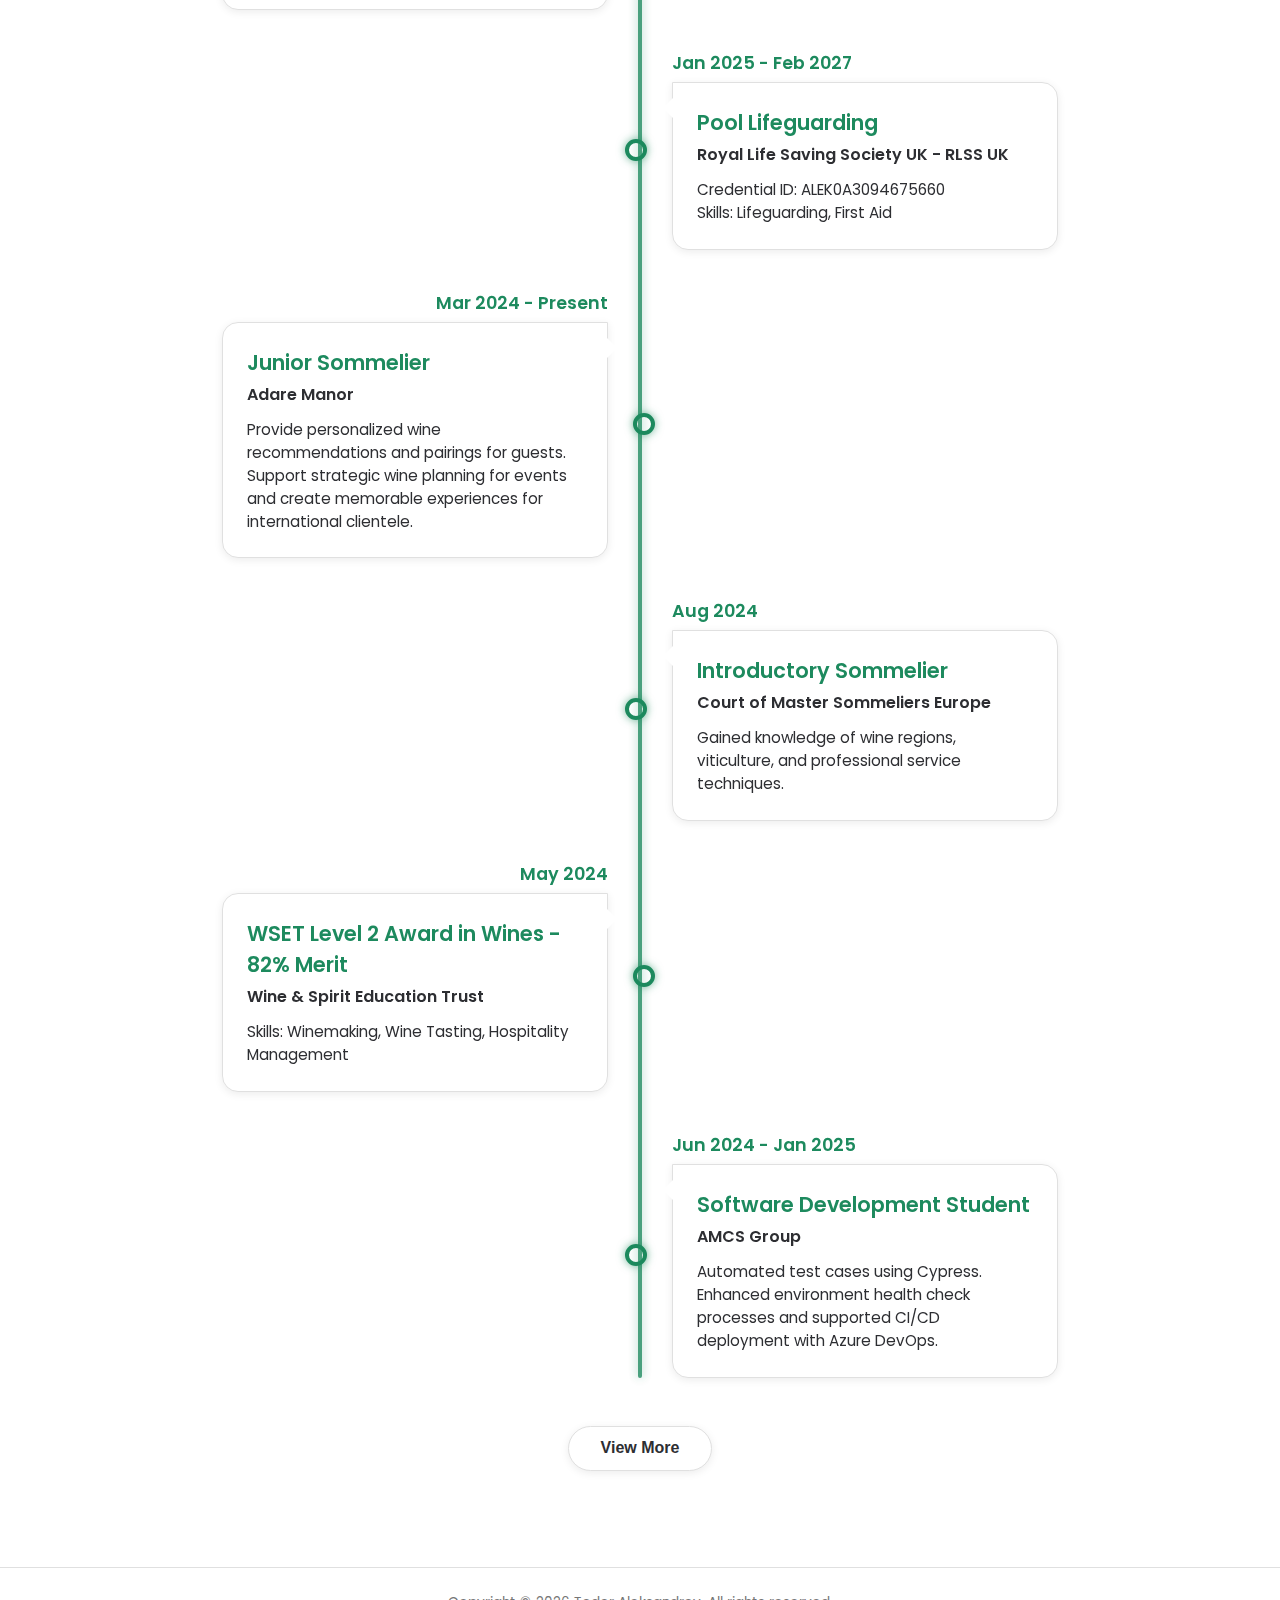
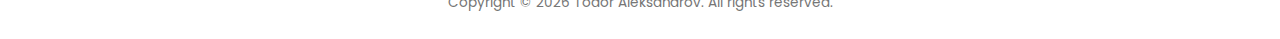
==== commit 535f11b9: "Website fully responsive" ====
--- a/index.html
+++ b/index.html
@@ -3,7 +3,7 @@
   <head>
     <meta charset="UTF-8" />
     <meta http-equiv="X-UA-Compatible" content="IE=edge" />
-    <meta name="viewport" content="width=device-width, initial-scale=1.0" />
+    <meta name="viewport" content="width=device-width, initial-scale=1.0, maximum-scale=1.0, user-scalable=no" />
     <title>Todor's Portfolio</title>
     <link rel="stylesheet" href="style.css" />
     <link rel="stylesheet" href="mediaqueries.css" />
@@ -108,11 +108,11 @@
           />
         </div>
       </div>
-      <div class="section__pic-container" style="width: 400px !important; height: 400px !important; border-radius: 50% !important; overflow: hidden;">
+      <div class="section__pic-container profile-pic-container">
         <img
           src="./assets/profile pic.jpg"
           alt="Todor Aleksandrov Profile Picture"
-          style="width: 100%; height: 100%; object-fit: cover;"
+          class="profile-image"
         />
       </div>
       <div class="scroll-indicator">
@@ -126,12 +126,11 @@
       <p class="section__text__p1">Get To Know More</p>
       <h1 class="title">About Me</h1>
       <div class="section-container">
-        <div class="section__pic-container" style="width: 400px !important; height: 400px !important; border-radius: 50% !important; overflow: hidden;">
+        <div class="section__pic-container about-pic-container">
           <img
             src="./assets/about.jpg"
             alt="Profile Picture"
             class="about-pic"
-            style="width: 100%; height: 100%; object-fit: cover;"
           />
         </div>
         <div class="about-details-container">
--- a/style.css
+++ b/style.css
@@ -288,60 +288,152 @@
 /* Hamburger Menu */
 
 #hamburger-nav {
-  display: none;
-  width: 100%;
-  padding: 0.5rem 2rem;
-  position: fixed;
-  top: 0;
-  background: var(--bg-color);
-  z-index: 1000;
-  transition: all 0.3s ease;
-}
-
-.hamburger-menu {
-  position: relative;
   display: flex;
   justify-content: space-between;
   align-items: center;
   width: 100%;
-}
-
-.hamburger-icon {
-  position: relative;
-  padding: 0.75rem;
-  z-index: 1001;
-  background: transparent;
-  color: var(--text-color);
-  border-radius: 50%;
-  font-size: 1.5rem;
-  cursor: pointer;
-  user-select: none;
-  transition: all 0.3s ease;
-  margin-left: auto;
-  margin-right: 0.5rem;
-}
-
+  height: 10vh;
+  position: fixed;
+  top: 0;
+  left: 0;
+  z-index: 9999;
+  background-color: var(--nav-bg);
+  box-shadow: 0 2px 10px var(--nav-shadow);
+  padding: 0.5rem 1.5rem;
+}
+
+/* Ensure menu links overlay properly */
 .menu-links {
   position: fixed;
   top: 0;
   right: -100%;
-  background: var(--bg-color);
   height: 100vh;
-  width: 250px;
-  max-width: 80%;
-  padding: 6rem 2rem 2rem;
+  width: 280px;
+  max-width: 85%;
+  background-color: var(--card-bg);
+  box-shadow: -5px 0 20px rgba(0, 0, 0, 0.2);
   display: flex;
   flex-direction: column;
+  justify-content: flex-start;
   align-items: flex-start;
-  gap: 1.5rem;
-  transition: all 0.3s ease-in-out;
-  z-index: 1000;
-  border-left: 1px solid var(--border-color);
+  padding: 80px 20px 30px;
+  transition: right 0.3s ease;
+  z-index: 999999;
+  overflow-y: auto;
+  opacity: 0;
+  visibility: hidden;
+  margin: 0;
 }
 
 .menu-links.open {
   right: 0;
-  box-shadow: -5px 0 15px var(--card-shadow);
+  opacity: 1;
+  visibility: visible;
+  background-color: var(--card-bg);
+}
+
+/* Completely break out of navbar stacking context */
+@media screen and (max-width: 768px) {
+  /* Force menu to appear at viewport level, outside navbar container */
+  body .menu-links.open {
+    position: fixed !important;
+    top: 0 !important;
+    right: 0 !important;
+    width: 280px !important;
+    max-width: 85% !important;
+    height: 100vh !important;
+    z-index: 9999999 !important;
+    background-color: var(--card-bg) !important;
+    transform: none !important;
+    animation: none !important;
+    border-radius: 0 !important;
+    margin: 0 !important;
+    padding: 80px 20px 30px !important;
+    opacity: 1 !important;
+    visibility: visible !important;
+    display: flex !important;
+    flex-direction: column !important;
+    align-items: flex-start !important;
+    box-shadow: -5px 0 20px rgba(0, 0, 0, 0.3) !important;
+  }
+
+  /* Move hamburger menu to body level */
+  #hamburger-nav {
+    position: fixed !important;
+    top: 0 !important;
+    left: 0 !important;
+    width: 100% !important;
+    z-index: 9999 !important;
+    display: flex !important;
+    justify-content: space-between !important;
+    align-items: center !important;
+    padding: 0.5rem 1.5rem !important;
+    background-color: var(--nav-bg) !important;
+    box-shadow: 0 2px 10px var(--nav-shadow) !important;
+  }
+
+  /* Ensure hamburger icon stays above all content */
+  .hamburger-icon {
+    position: relative !important;
+    z-index: 9999999 !important;
+    display: flex !important;
+    justify-content: center !important;
+    align-items: center !important;
+    width: 40px !important;
+    height: 40px !important;
+    border-radius: 50% !important;
+    background-color: var(--btn-bg) !important;
+    color: var(--text-color) !important;
+    font-size: 1.5rem !important;
+    cursor: pointer !important;
+    box-shadow: 0 2px 5px rgba(0, 0, 0, 0.2) !important;
+  }
+}
+
+.menu-overlay {
+  position: fixed;
+  top: 0;
+  left: 0;
+  width: 100%;
+  height: 100%;
+  background-color: rgba(0, 0, 0, 0.7);
+  backdrop-filter: blur(3px);
+  opacity: 0;
+  visibility: hidden;
+  transition: opacity 0.3s ease;
+  z-index: 99999; /* Lower z-index than the menu */
+}
+
+.menu-overlay.open {
+  opacity: 1;
+  visibility: visible;
+}
+
+.hamburger-menu {
+  position: relative;
+  display: flex;
+  justify-content: flex-end;
+  align-items: center;
+  margin-left: auto;
+  z-index: 1002;
+}
+
+.hamburger-icon {
+  font-size: 20px; /* Smaller font size */
+  background-color: var(--primary-color);
+  color: white;
+  width: 38px; /* Smaller width */
+  height: 38px; /* Smaller height */
+  border-radius: 8px; /* Adjusted border radius */
+  display: flex;
+  align-items: center;
+  justify-content: center;
+  cursor: pointer;
+  transition: all 0.3s ease;
+  z-index: 9999999; /* Extreme z-index value */
+  box-shadow: 0 3px 10px rgba(var(--primary-color-rgb), 0.3);
+  border: 1px solid rgba(255, 255, 255, 0.15);
+  position: relative; /* Ensure proper stacking context */
 }
 
 .menu-links li {
@@ -386,12 +478,19 @@
   opacity: 0;
   visibility: hidden;
   transition: all 0.3s ease;
-  z-index: 99;
+  z-index: 9500; /* Very high z-index, between nav and menu */
 }
 
 .menu-overlay.open {
-  opacity: 1;
-  visibility: visible;
+  opacity: 1 !important;
+  visibility: visible !important;
+  z-index: 9500 !important; /* Very high z-index */
+  position: fixed !important;
+  top: 0 !important;
+  left: 0 !important;
+  width: 100% !important;
+  height: 100% !important;
+  background-color: rgba(0, 0, 0, 0.7) !important; /* Darken the overlay */
 }
 
 /* Theme Toggle in Hamburger Menu */
@@ -432,9 +531,40 @@
   }
 
   #hamburger-nav {
-    display: flex;
-    height: 10vh;
-    padding: 0.5rem 1.5rem;
+    position: fixed;
+    top: 0;
+    left: 0;
+    right: 0;
+    width: 100%;
+    z-index: 9999;
+    background-color: var(--nav-bg);
+    box-shadow: 0 2px 10px var(--nav-shadow);
+    transition: transform 0.3s ease;
+  }
+
+  #hamburger-nav.show-nav {
+    transform: translateY(0);
+  }
+
+  #hamburger-nav:not(.show-nav) {
+    transform: translateY(-100%);
+  }
+
+  .menu-links.open {
+    z-index: 9999; /* Ensure high z-index is maintained in media query */
+    position: fixed;
+    top: 0;
+    right: 0;
+    width: 250px;
+    max-width: 80%;
+    height: auto;
+    max-height: 90vh;
+    background-color: var(--card-bg);
+    box-shadow: -5px 0 20px rgba(0, 0, 0, 0.2);
+  }
+
+  .hamburger-icon {
+    z-index: 9999; /* Ensure high z-index is maintained in media query */
   }
 
   .menu-links {
@@ -459,51 +589,22 @@
   }
 
   .hamburger-icon {
-    margin-right: 0.75rem;
-    padding: 0.5rem 0.75rem;
+    width: 40px;
+    height: 40px;
+    font-size: 20px;
+    border-radius: 8px;
+    box-shadow: 0 2px 8px rgba(var(--primary-color-rgb), 0.25);
+  }
+  
+  .hamburger-icon:hover {
+    background-color: var(--hover-color);
+    transform: translateY(-2px);
+    box-shadow: 0 5px 15px rgba(var(--primary-color-rgb), 0.4);
   }
 
   .menu-links .theme-toggle {
     border: none;
     padding: 0.75rem 0;
-  }
-}
-
-@media screen and (max-width: 600px) {
-  #hamburger-nav {
-    padding: 0.5rem 1rem;
-    height: 8vh;
-  }
-
-  .hamburger-icon {
-    margin-right: 0.5rem;
-    padding: 0.5rem;
-    font-size: 1.25rem;
-  }
-
-  .menu-links {
-    padding: 4rem 1.5rem 1.5rem;
-  }
-
-  .menu-links a {
-    font-size: 1rem;
-    padding: 0.5rem 0;
-  }
-
-  .title {
-    text-align: center;
-  }
-
-  .section__text__p1,
-  .section__text__p2,
-  .section__text {
-    text-align: center;
-  }
-
-  .menu-links .theme-toggle {
-    border: none;
-    padding: 0.5rem 0;
-    font-size: 1rem;
   }
 }
 
@@ -2675,3 +2776,1431 @@
     height: 400px;
   }
 }
+
+/* Touch-specific improvements */
+@media (hover: none) and (pointer: coarse) {
+  /* Improve button and link tap targets */
+  button, 
+  a, 
+  .filter-btn,
+  .timeline-tab,
+  .hamburger-icon,
+  .icon,
+  .theme-toggle {
+    min-height: 44px;
+    min-width: 44px;
+    display: inline-flex;
+    align-items: center;
+    justify-content: center;
+  }
+  
+  /* Increase spacing between links in dropdown */
+  .dropdown-content a,
+  .dropdown-content-mobile a {
+    padding: 12px;
+    margin: 5px 0;
+  }
+
+  /* Improve form inputs */
+  input, 
+  textarea, 
+  select {
+    font-size: 16px !important; /* Prevents iOS zoom on focus */
+    padding: 12px !important;
+  }
+  
+  /* Ensure buttons have enough padding */
+  .btn {
+    padding: 12px 24px;
+  }
+  
+  /* Improve mobile menu */
+  .hamburger-icon {
+    padding: 12px;
+  }
+  
+  /* Add momentum scrolling to containers */
+  .gallery-container,
+  .timeline-container,
+  body {
+    -webkit-overflow-scrolling: touch;
+  }
+  
+  /* Add visual feedback for taps */
+  a:active,
+  button:active,
+  .btn:active,
+  .filter-btn:active,
+  .timeline-tab:active,
+  .icon:active {
+    opacity: 0.7;
+    transform: scale(0.98);
+  }
+  
+  /* Improve zoomed images handling */
+  img.zoomed {
+    z-index: 10;
+    position: relative;
+    transition: transform 0.3s ease;
+    touch-action: none; /* Disable browser handling */
+  }
+}
+
+/* Improve mobile menu overlay */
+.menu-overlay.open {
+  z-index: 999;
+  opacity: 0.9;
+  backdrop-filter: blur(3px);
+  -webkit-backdrop-filter: blur(3px);
+}
+
+/* Improve mobile menu appearance */
+.menu-links.open {
+  position: fixed;
+  top: 0;
+  right: 0;
+  z-index: 9999; /* Extremely high z-index */
+  max-width: 80%; /* Reduced from 90% */
+  width: 250px; /* Smaller width */
+  height: auto; /* Auto height instead of 100vh */
+  max-height: 90vh; /* Limit maximum height */
+  padding: 70px 20px 25px; /* Reduced padding */
+  border-radius: 16px 0 0 16px;
+  overflow-y: visible; /* Remove scrolling */
+  box-shadow: -5px 0 20px rgba(0, 0, 0, 0.2);
+  display: flex;
+  flex-direction: column;
+  background-color: var(--card-bg);
+  transform: translateX(0); /* Ensure it's fully visible */
+  opacity: 1;
+  visibility: visible;
+  will-change: transform; /* Create a new stacking context */
+}
+
+/* Enhanced timeline styles */
+@media screen and (max-width: 767px) {
+  .timeline-item {
+    margin-bottom: 25px;
+  }
+  
+  .timeline-content {
+    border-radius: 12px;
+  }
+  
+  .timeline-dot {
+    width: 18px;
+    height: 18px;
+  }
+  
+  .timeline-container::after {
+    width: 3px;
+  }
+}
+
+/* Better form experience on mobile */
+@media screen and (max-width: 600px) {
+  .form-group input, 
+  .form-group textarea {
+    border-radius: 10px;
+    border-width: 2px;
+  }
+  
+  .contact-form-container button {
+    width: 100%;
+    margin-top: 10px;
+    padding: 14px;
+  }
+  
+  /* Improve project cards on mobile */
+  .project-card {
+    box-shadow: 0 5px 15px rgba(0, 0, 0, 0.1);
+    border-radius: 12px;
+    overflow: hidden;
+  }
+  
+  .project-content {
+    padding: 15px;
+  }
+  
+  /* Make sure buttons are big enough to tap */
+  .project-btn {
+    min-height: 44px;
+    min-width: 80px;
+    margin: 5px;
+  }
+}
+
+/* Fix for iOS specifically */
+@supports (-webkit-touch-callout: none) {
+  /* Fix for Safari/iOS sticky position */
+  nav {
+    position: -webkit-sticky;
+    position: sticky;
+    top: 0;
+    z-index: 1000;
+  }
+  
+  /* Fix for iOS scrolling issues */
+  body, html {
+    height: -webkit-fill-available;
+  }
+  
+  /* Fix for iOS input styling */
+  input[type="text"],
+  input[type="email"], 
+  textarea {
+    -webkit-appearance: none;
+    appearance: none;
+    border-radius: 10px;
+  }
+}
+
+/* Improved gallery on mobile */
+@media screen and (max-width: 767px) {
+  .gallery-slide {
+    box-shadow: 0 4px 15px rgba(0, 0, 0, 0.1);
+    border-radius: 12px;
+    overflow: hidden;
+    margin-bottom: 15px;
+  }
+  
+  button.prev, 
+  button.next {
+    width: 40px;
+    height: 40px;
+    border-radius: 50%;
+    background-color: var(--primary-color);
+    border: none;
+    color: white;
+    font-size: 18px;
+    display: flex;
+    align-items: center;
+    justify-content: center;
+    position: absolute;
+    top: 50%;
+    transform: translateY(-50%);
+    z-index: 2;
+    opacity: 0.8;
+  }
+  
+  button.prev {
+    left: 10px;
+  }
+  
+  button.next {
+    right: 10px;
+  }
+}
+
+/* Improve mobile skills bars */
+@media screen and (max-width: 767px) {
+  .skill-bar {
+    height: 12px;
+    border-radius: 6px;
+  }
+  
+  .skill-level {
+    height: 12px;
+    border-radius: 6px;
+  }
+  
+  .skill-item {
+    margin-bottom: 15px;
+  }
+  
+  .skills-category h2 {
+    margin-bottom: 15px;
+    font-size: 1.3rem;
+  }
+}
+
+/* Enhanced mobile navigating */
+@media screen and (max-width: 767px) {
+  .floating-arrow {
+    width: 50px;
+    height: 50px;
+    bottom: 20px;
+    right: 20px;
+    border-radius: 50%;
+    background-color: var(--primary-color);
+    box-shadow: 0 3px 10px rgba(0, 0, 0, 0.2);
+  }
+  
+  .chevron-up {
+    font-size: 20px;
+    color: white;
+  }
+}
+
+/* Improve performance on mobile */
+@media screen and (max-width: 767px) {
+  * {
+    will-change: auto !important; /* Avoid performance issues */
+  }
+  
+  /* Use simpler animations on mobile */
+  .skill-level {
+    transition: width 0.5s ease-out;
+  }
+}
+
+/* Handle notch phones better */
+@media screen and (max-width: 767px) {
+  body {
+    padding-left: env(safe-area-inset-left);
+    padding-right: env(safe-area-inset-right);
+    padding-top: env(safe-area-inset-top);
+    padding-bottom: env(safe-area-inset-bottom);
+  }
+}
+
+/* Add this at the top of your CSS file, after the imports but before other styles */
+html, body {
+  overflow-x: hidden;
+  width: 100%;
+  box-sizing: border-box;
+  position: relative;
+}
+
+*, *:before, *:after {
+  box-sizing: inherit;
+}
+
+/* Add these rules to the mobile media queries section */
+@media screen and (max-width: 767px) {
+  /* Prevent horizontal scrolling */
+  .section-container,
+  .about-containers,
+  .experience-details-container,
+  .projects-grid,
+  .contact-container,
+  .timeline-container,
+  .skills-container,
+  nav,
+  footer,
+  #profile,
+  #about,
+  #experience,
+  #projects,
+  #contact,
+  #gallery,
+  #timeline,
+  #skills {
+    max-width: 100vw;
+    width: 100%;
+    padding-left: 10px;
+    padding-right: 10px;
+    box-sizing: border-box;
+    overflow-x: hidden;
+  }
+
+  /* Fix image responsiveness */
+  img {
+    max-width: 100%;
+    height: auto;
+  }
+
+  /* Ensure table layouts don't overflow */
+  table {
+    display: block;
+    width: 100%;
+    overflow-x: auto;
+  }
+
+  /* Fix potential issues with long words breaking layout */
+  p, h1, h2, h3, h4, h5, h6, span, a, li {
+    word-wrap: break-word;
+    overflow-wrap: break-word;
+    hyphens: auto;
+  }
+
+  /* Fix potential flex issues that might cause overflow */
+  .article-container,
+  .contact-info-upper-container,
+  .btn-container,
+  .project-links,
+  .project-tags,
+  .timeline-tabs,
+  .project-filters {
+    flex-wrap: wrap;
+    max-width: 100%;
+  }
+}
+
+/* Fix specific elements that might cause horizontal scrolling */
+.menu-links.open {
+  max-width: 80vw;
+  overflow-x: hidden;
+}
+
+/* Fix gallery container */
+.gallery-container {
+  max-width: 100%;
+  overflow-x: hidden;
+}
+
+/* Fix prev/next buttons on gallery */
+@media screen and (max-width: 767px) {
+  button.prev, button.next {
+    position: absolute;
+    z-index: 5;
+  }
+}
+
+/* Add styles for the profile and about containers */
+.profile-pic-container, .about-pic-container {
+  width: 400px;
+  height: 400px;
+  border-radius: 50%;
+  overflow: hidden;
+  margin: 0 auto;
+}
+
+.profile-image, .about-pic {
+  width: 100%;
+  height: 100%;
+  object-fit: cover;
+}
+
+/* Make image containers responsive in media queries */
+@media screen and (max-width: 1200px) {
+  .profile-pic-container, .about-pic-container {
+    width: 275px;
+    height: 275px;
+  }
+}
+
+@media screen and (max-width: 600px) {
+  .profile-pic-container, .about-pic-container {
+    width: 250px;
+    height: 250px;
+  }
+}
+
+@media screen and (max-width: 480px) {
+  .profile-pic-container, .about-pic-container {
+    width: 200px;
+    height: 200px;
+  }
+}
+
+@media screen and (max-width: 380px) {
+  .profile-pic-container, .about-pic-container {
+    width: 180px;
+    height: 180px;
+  }
+}
+
+/* Improved Mobile Gallery - Only affects mobile */
+@media screen and (max-width: 767px) {
+  /* Gallery improvements */
+  .gallery-container {
+    padding: 0 10px;
+    margin: 0 auto;
+    position: relative;
+    max-width: 100%;
+    height: auto;
+  }
+  
+  .gallery-slide {
+    box-shadow: 0 6px 20px rgba(0, 0, 0, 0.2);
+    border-radius: 12px;
+    overflow: hidden;
+    margin-bottom: 25px;
+    background-color: var(--card-bg);
+    transform: scale(0.98);
+    transition: transform 0.3s ease;
+    height: auto;
+    position: relative;
+  }
+  
+  .gallery-slide.active {
+    transform: scale(1);
+  }
+  
+  .gallery-slide img {
+    width: 100%;
+    height: auto;
+    max-height: 50vh;
+    object-fit: cover;
+    display: block;
+    border-radius: 12px 12px 0 0;
+  }
+  
+  .description {
+    background-color: rgba(0, 0, 0, 0.8);
+    color: white;
+    padding: 16px;
+    font-size: 0.95rem;
+    line-height: 1.5;
+    text-align: center;
+    width: 100%;
+    position: absolute;
+    bottom: 0;
+    left: 0;
+    right: 0;
+    backdrop-filter: blur(3px);
+    -webkit-backdrop-filter: blur(3px);
+    border-radius: 0 0 12px 12px;
+  }
+  
+  button.prev, 
+  button.next {
+    width: 50px;
+    height: 50px;
+    border-radius: 50%;
+    background-color: var(--primary-color);
+    border: none;
+    color: white;
+    font-size: 24px;
+    display: flex;
+    align-items: center;
+    justify-content: center;
+    position: absolute;
+    top: 50%;
+    transform: translateY(-70px);
+    z-index: 10;
+    box-shadow: 0 3px 10px rgba(0, 0, 0, 0.3);
+    opacity: 0.9;
+    transition: all 0.3s ease;
+    cursor: pointer;
+  }
+  
+  button.prev {
+    left: 15px;
+  }
+  
+  button.next {
+    right: 15px;
+  }
+  
+  #gallery {
+    padding-top: 20px;
+    padding-bottom: 20px;
+    margin-top: 20px;
+    margin-bottom: 20px;
+    overflow: hidden;
+  }
+}
+
+/* Fix Hamburger Menu when scrolling */
+#hamburger-nav {
+  position: fixed;
+  top: 0;
+  left: 0;
+  right: 0;
+  z-index: 1001; /* Ensure this is higher than other content */
+  background-color: var(--nav-bg);
+  transition: all 0.3s ease;
+}
+
+.menu-links.open {
+  position: fixed;
+  top: 0;
+  right: 0;
+  z-index: 1002;
+  height: 100vh;
+  overflow-y: auto;
+}
+
+.menu-overlay.open {
+  position: fixed;
+  top: 0;
+  left: 0;
+  right: 0;
+  bottom: 0;
+  z-index: 1000;
+  background-color: rgba(0, 0, 0, 0.7);
+  backdrop-filter: blur(4px);
+  -webkit-backdrop-filter: blur(4px);
+}
+
+/* Handle Gallery Caption Overlay on smaller screens */
+@media screen and (max-width: 480px) {
+  .description {
+    position: static; /* Change to static for smaller screens */
+    background-color: var(--card-bg);
+    color: var(--text-color);
+    border-radius: 0 0 12px 12px;
+  }
+  
+  button.prev, 
+  button.next {
+    width: 45px;
+    height: 45px;
+    font-size: 20px;
+  }
+  
+  button.prev {
+    left: 10px;
+  }
+  
+  button.next {
+    right: 10px;
+  }
+}
+
+/* Enhanced Hamburger Menu Design with Fixed Position */
+@media screen and (max-width: 768px) {
+  /* Improved hamburger menu design */
+  #hamburger-nav {
+    position: fixed;
+    top: 0;
+    left: 0;
+    right: 0;
+    z-index: 1001; /* Ensure this is higher than other content */
+    background-color: var(--nav-bg);
+    transition: all 0.3s ease;
+    display: flex;
+    justify-content: space-between;
+    align-items: center;
+    padding: 15px 15px 15px 25px; /* Reduced right padding to move hamburger closer to edge */
+    box-shadow: 0 2px 10px var(--nav-shadow);
+  }
+
+  .hamburger-icon {
+    font-size: 24px;
+    background-color: var(--primary-color);
+    color: white;
+    width: 44px;
+    height: 44px;
+    border-radius: 10px;
+    display: flex;
+    align-items: center;
+    justify-content: center;
+    cursor: pointer;
+    transition: all 0.3s ease;
+    z-index: 1003; /* Keep above the menu and overlay */
+    box-shadow: 0 3px 10px rgba(var(--primary-color-rgb), 0.3);
+    border: 1px solid rgba(255, 255, 255, 0.15);
+  }
+  
+  .hamburger-icon:hover {
+    background-color: var(--hover-color);
+    transform: translateY(-2px);
+    box-shadow: 0 5px 15px rgba(var(--primary-color-rgb), 0.4);
+  }
+  
+  .menu-links.open {
+    position: fixed;
+    top: 0;
+    right: 0;
+    z-index: 1002;
+    max-width: 90%; /* Increased from 85% */
+    width: 300px;
+    height: 100vh;
+    padding: 80px 20px 30px;
+    border-radius: 16px 0 0 16px;
+    overflow-y: auto;
+    box-shadow: -5px 0 20px rgba(0, 0, 0, 0.2);
+    display: flex;
+    flex-direction: column;
+    background-color: var(--card-bg);
+    transform: translateX(0); /* Ensure it's fully visible */
+  }
+  
+  .menu-links li {
+    margin: 12px 0;
+    opacity: 0;
+    transform: translateX(20px);
+    animation: slideIn 0.3s forwards;
+    animation-delay: calc(0.1s * var(--item-index, 0));
+  }
+  
+  @keyframes slideIn {
+    to {
+      opacity: 1;
+      transform: translateX(0);
+    }
+  }
+  
+  .menu-links a {
+    display: block;
+    font-size: 0.95rem; /* Slightly smaller font */
+    padding: 8px 12px; /* Reduced padding */
+    color: var(--text-color);
+    text-decoration: none;
+    transition: all 0.3s ease;
+    position: relative;
+    text-align: center;
+  }
+  
+  .menu-links a:before {
+    content: '';
+    position: absolute;
+    left: 0;
+    bottom: 0;
+    width: 0;
+    height: 2px;
+    background-color: var(--primary-color);
+    transition: width 0.3s ease;
+  }
+  
+  .menu-links a:hover {
+    background-color: var(--hover-color);
+  }
+  
+  .menu-links a:hover:before {
+    width: 100%;
+  }
+  
+  .menu-overlay.open {
+    position: fixed;
+    top: 0;
+    left: 0;
+    right: 0;
+    bottom: 0;
+    z-index: 1000;
+    background-color: rgba(0, 0, 0, 0.7);
+    backdrop-filter: blur(4px);
+    -webkit-backdrop-filter: blur(4px);
+  }
+  
+  /* Logo styling for mobile */
+  .logo {
+    font-size: 18px;
+    white-space: nowrap;
+    overflow: hidden;
+    text-overflow: ellipsis;
+    max-width: calc(100% - 70px); /* Ensure there's space for the hamburger */
+    font-weight: 600;
+  }
+  
+  /* Fix for the timeline dropdown in mobile menu */
+  .timeline-dropdown-mobile {
+    position: relative;
+  }
+  
+  .timeline-dropdown-mobile .dropdown-content-mobile {
+    position: relative;
+    background-color: var(--hover-color);
+    border-radius: 10px;
+    margin-top: 8px;
+    padding: 10px;
+    max-height: 0;
+    overflow: hidden;
+    transition: max-height 0.3s ease, padding 0.3s ease;
+  }
+  
+  .timeline-dropdown-mobile.active .dropdown-content-mobile {
+    max-height: 200px;
+    padding: 10px;
+  }
+  
+  .dropdown-content-mobile a {
+    padding: 8px 15px;
+    font-size: 16px;
+    margin: 5px 0;
+  }
+}
+
+@media screen and (max-width: 480px) {
+  .logo {
+    font-size: 16px;
+    max-width: calc(100% - 60px);
+  }
+  
+  .hamburger-icon {
+    width: 40px;
+    height: 40px;
+    font-size: 20px;
+    margin-right: 0; /* Move closer to edge */
+  }
+  
+  /* Ensure menu is fully visible on smaller screens */
+  .menu-links.open {
+    max-width: 95%;
+    width: 280px;
+    padding: 70px 15px 25px;
+  }
+}
+
+/* Simplified Mobile Menu Design */
+@media screen and (max-width: 768px) {
+  .menu-links.open {
+    position: fixed;
+    top: 0;
+    right: 0;
+    z-index: 1002;
+    max-width: 80%; /* Reduced from 90% */
+    width: 250px; /* Smaller width */
+    height: auto; /* Auto height instead of 100vh */
+    max-height: 90vh; /* Limit maximum height */
+    padding: 70px 20px 25px; /* Reduced padding */
+    border-radius: 16px 0 0 16px;
+    overflow-y: visible; /* Remove scrolling */
+    box-shadow: -5px 0 20px rgba(0, 0, 0, 0.2);
+    display: flex;
+    flex-direction: column;
+    background-color: var(--card-bg);
+    transform: translateX(0); /* Ensure it's fully visible */
+    opacity: 1;
+    visibility: visible;
+  }
+  
+  /* Make menu items more compact */
+  .menu-links li {
+    margin: 8px 0; /* Reduced margin */
+  }
+  
+  .menu-links a {
+    font-size: 18px;
+    font-weight: 500;
+    display: block;
+    padding: 12px 15px;
+    color: var(--text-color);
+    border-radius: 10px;
+    transition: background-color 0.2s ease;
+  }
+  
+  .menu-links a:hover, 
+  .menu-links a:active {
+    background-color: var(--hover-color);
+  }
+  
+  /* Remove complex animations and effects */
+  .menu-links a:before {
+    display: none;
+  }
+  
+  /* Simplified dropdown for mobile */
+  .timeline-dropdown-mobile .dropdown-content-mobile {
+    position: relative;
+    background-color: var(--hover-color);
+    border-radius: 10px;
+    margin: 5px 0;
+    max-height: 0;
+    overflow: hidden;
+    transition: max-height 0.3s ease;
+    width: 100%;
+  }
+  
+  .timeline-dropdown-mobile.active .dropdown-content-mobile {
+    max-height: 200px;
+    padding: 5px 0;
+  }
+  
+  .dropdown-content-mobile a {
+    padding: 10px;
+    font-size: 16px;
+    text-align: center;
+    margin: 2px 0;
+  }
+  
+  /* Simplified overlay */
+  .menu-overlay.open {
+    position: fixed;
+    top: 0;
+    left: 0;
+    right: 0;
+    bottom: 0;
+    z-index: 1000;
+    background-color: rgba(0, 0, 0, 0.5);
+    backdrop-filter: blur(2px);
+  }
+  
+  /* Theme toggle in mobile menu */
+  .menu-links .theme-toggle {
+    margin: 15px auto;
+    display: block;
+  }
+}
+
+/* Fix overlapping elements on mobile */
+@media screen and (max-width: 768px) {
+  /* Adjust profile section spacing */
+  #profile {
+    min-height: auto;
+    padding-bottom: 80px; /* Increase bottom padding to prevent overlap */
+    margin-bottom: 0;
+    position: relative;
+  }
+
+  /* Adjust scroll indicator position */
+  .scroll-indicator {
+    position: absolute;
+    bottom: 20px;
+    left: 0;
+    right: 0;
+    margin: 0 auto;
+    text-align: center;
+    z-index: 5;
+  }
+
+  /* Ensure About section has enough space */
+  #about {
+    margin-top: 20px;
+    padding-top: 60px;
+  }
+}
+
+@media screen and (max-width: 480px) {
+  #profile {
+    padding-bottom: 70px;
+    margin-bottom: 10px;
+  }
+  
+  .scroll-indicator {
+    bottom: 15px;
+  }
+  
+  #about {
+    margin-top: 15px;
+    padding-top: 40px;
+  }
+}
+
+/* Remove the mobile-specific scroll indicator styles */
+@media screen and (max-width: 768px) {
+  /* Reset these styles since we're hiding the scroll indicator completely */
+  .scroll-indicator {
+    display: none !important;
+  }
+}
+
+@media screen and (max-width: 380px) {
+  #hamburger-nav {
+    padding: 12px 10px 12px 20px; /* Further reduce padding */
+  }
+  
+  .hamburger-icon {
+    width: 38px;
+    height: 38px;
+    font-size: 18px;
+    margin-right: 0;
+  }
+  
+  .menu-links.open {
+    max-width: 100%;
+    width: 260px;
+    padding: 70px 15px 20px;
+  }
+}
+
+@media screen and (max-width: 480px) {
+  .hamburger-icon {
+    width: 36px;
+    height: 36px;
+    font-size: 18px;
+    margin-right: 0;
+  }
+  
+  .menu-links.open {
+    max-width: 85%;
+    width: 230px;
+    padding: 60px 15px 20px;
+  }
+}
+
+@media screen and (max-width: 380px) {
+  #hamburger-nav {
+    padding: 12px 10px 12px 20px;
+  }
+  
+  .hamburger-icon {
+    width: 34px;
+    height: 34px;
+    font-size: 16px;
+    margin-right: 0;
+  }
+  
+  .menu-links.open {
+    max-width: 90%;
+    width: 215px;
+    padding: 55px 12px 18px;
+  }
+}
+
+@media screen and (max-width: 600px) {
+  #hamburger-nav {
+    padding: 0.5rem 1rem;
+    height: 8vh;
+  }
+
+  .hamburger-icon {
+    margin-right: 0.5rem;
+    padding: 0.5rem;
+    font-size: 1.25rem;
+  }
+  
+  .menu-links {
+    padding: 4rem 1.5rem 1.5rem;
+  }
+
+  .menu-links a {
+    font-size: 1rem;
+    padding: 0.5rem 0;
+  }
+
+  .title {
+    font-size: 2rem;
+  }
+
+  .section__text__p1,
+  .section__text__p2,
+  .section__text {
+    font-size: 1rem;
+  }
+
+  .menu-links .theme-toggle {
+    font-size: 0.9rem;
+    padding: 0.5rem 0;
+  }
+}
+
+/* Override for menu-links.open to ensure it's always on top */
+#hamburger-nav .menu-links.open {
+  position: fixed !important;
+  top: 0 !important;
+  right: 0 !important;
+  z-index: 9999 !important; /* Extremely high z-index */
+  background-color: var(--card-bg) !important;
+  visibility: visible !important;
+  opacity: 1 !important;
+  transform: translateX(0) !important;
+  box-shadow: -5px 0 20px rgba(0, 0, 0, 0.2) !important;
+  display: flex !important;
+  flex-direction: column !important;
+  max-width: 80% !important;
+  width: 250px !important;
+  height: auto !important;
+  max-height: 90vh !important;
+  padding: 70px 20px 25px !important;
+  border-radius: 16px 0 0 16px !important;
+  overflow-y: visible !important;
+}
+
+@media screen and (max-width: 480px) {
+  #hamburger-nav .menu-links.open {
+    max-width: 85% !important;
+    width: 230px !important;
+    padding: 60px 15px 20px !important;
+  }
+}
+
+@media screen and (max-width: 380px) {
+  #hamburger-nav .menu-links.open {
+    max-width: 90% !important;
+    width: 215px !important;
+    padding: 55px 12px 18px !important;
+  }
+}
+
+/* Move this to the very end of the CSS file and make it extremely specific */
+html body #hamburger-nav .menu-links.open {
+  position: fixed !important;
+  top: 0 !important;
+  right: 0 !important;
+  z-index: 9999999 !important; /* Extremely high z-index */
+  background-color: var(--card-bg) !important;
+  visibility: visible !important;
+  opacity: 1 !important;
+  transform: translateX(0) !important;
+  box-shadow: -5px 0 20px rgba(0, 0, 0, 0.2) !important;
+  display: flex !important;
+  flex-direction: column !important;
+  max-width: 80% !important;
+  width: 250px !important;
+  height: auto !important;
+  max-height: 90vh !important;
+  padding: 70px 20px 25px !important;
+  border-radius: 16px 0 0 16px !important;
+  overflow-y: visible !important;
+}
+
+/* Create a new stacking context for the menu links with full CSS power */
+#hamburger-nav .menu-links.open {
+  position: fixed !important;
+  top: 0 !important;
+  right: 0 !important;
+  z-index: 9999999 !important; /* Extremely high z-index */
+  background-color: var(--card-bg) !important;
+  visibility: visible !important;
+  opacity: 1 !important;
+  transform: translateX(0) !important;
+  box-shadow: -5px 0 20px rgba(0, 0, 0, 0.2) !important;
+  display: flex !important;
+  flex-direction: column !important;
+  max-width: 80% !important;
+  width: 250px !important;
+  height: auto !important;
+  max-height: 90vh !important;
+  padding: 70px 20px 25px !important;
+  border-radius: 16px 0 0 16px !important;
+  overflow-y: visible !important;
+  contain: layout !important; /* Create a new stacking context */
+  isolation: isolate !important; /* Additional stacking context creation */
+}
+
+/* Add this at the very end of the file */
+/* Ultimate override for menu-links.open */
+.menu-links.open,
+html body .menu-links.open,
+html body #hamburger-nav .menu-links.open,
+#hamburger-nav .menu-links.open {
+  position: fixed !important;
+  top: 0 !important;
+  right: 0 !important;
+  z-index: 9999999 !important;
+  visibility: visible !important;
+  display: flex !important;
+}
+
+/* Override all other menu styles with this extremely specific selector */
+html body #hamburger-nav .menu-links.open {
+  position: fixed !important;
+  top: 0 !important;
+  right: 0 !important;
+  z-index: 9999999 !important;
+  background-color: var(--card-bg) !important;
+  visibility: visible !important;
+  opacity: 1 !important;
+  transform: translateX(0) !important;
+  box-shadow: -5px 0 20px rgba(0, 0, 0, 0.2) !important;
+  display: flex !important;
+  flex-direction: column !important;
+  width: 280px !important;
+  max-width: 85% !important;
+  height: 100vh !important; /* Full viewport height */
+  max-height: none !important; /* Remove max-height restriction */
+  padding: 80px 20px 30px !important;
+  border-radius: 16px 0 0 16px !important;
+  overflow-y: auto !important; /* Enable scrolling */
+  contain: layout !important;
+  isolation: isolate !important;
+}
+
+/* Additional fixes for mobile menu display */
+@media screen and (max-width: 768px) {
+  body.menu-open {
+    overflow: hidden !important;
+    position: fixed !important;
+    width: 100% !important;
+    height: 100% !important;
+  }
+  
+  #hamburger-nav .menu-links.open {
+    top: 0 !important;
+    right: 0 !important;
+    width: 280px !important;
+    max-width: 85% !important;
+    height: 100vh !important;
+    min-height: 500px !important;
+    position: fixed !important;
+    transform: none !important;
+    animation: slideInMenu 0.3s forwards !important;
+  }
+  
+  @keyframes slideInMenu {
+    from {
+      transform: translateX(100%);
+    }
+    to {
+      transform: translateX(0);
+    }
+  }
+}
+
+html body #hamburger-nav .menu-links.open {
+  position: fixed !important;
+  top: 0 !important;
+  right: 0 !important;
+  z-index: 9999999 !important;
+  background-color: var(--card-bg) !important;
+  visibility: visible !important;
+  opacity: 1 !important;
+  transform: translateX(0) !important;
+  box-shadow: -5px 0 20px rgba(0, 0, 0, 0.2) !important;
+  display: flex !important;
+  flex-direction: column !important;
+  width: 280px !important;
+  max-width: 85% !important;
+  height: 100vh !important;
+  padding: 80px 20px 30px !important;
+  border-radius: 16px 0 0 16px !important;
+  overflow: hidden !important; /* Prevent scrolling */
+  contain: layout !important;
+  isolation: isolate !important;
+}
+
+@media screen and (max-width: 768px) {
+  body.menu-open {
+    overflow: hidden !important;
+    position: fixed !important;
+    width: 100% !important;
+    height: 100% !important;
+  }
+  
+  #hamburger-nav .menu-links.open {
+    overflow: hidden !important;
+    height: calc(100vh - 80px) !important; /* Account for padding */
+    max-height: none !important;
+    position: fixed !important;
+    transform: none !important;
+    animation: slideInMenu 0.3s forwards !important;
+  }
+}
+
+@media screen and (max-width: 768px) {
+  /* Fix for the body when menu is open to prevent scrolling */
+  body.menu-open {
+    overflow: hidden !important;
+    position: fixed !important;
+    width: 100% !important;
+    height: 100% !important;
+    top: 0 !important;
+    left: 0 !important;
+  }
+  
+  /* Ensure hamburger nav is always visible */
+  #hamburger-nav {
+    display: flex !important;
+    transform: none !important;
+    position: fixed !important;
+    top: 0 !important;
+    left: 0 !important;
+    width: 100% !important;
+    z-index: 9999 !important;
+  }
+  
+  /* Make menu overlay cover the entire screen */
+  .menu-overlay.open {
+    position: fixed !important;
+    top: 0 !important;
+    left: 0 !important;
+    width: 100% !important;
+    height: 100% !important;
+    background-color: rgba(0, 0, 0, 0.7) !important;
+    backdrop-filter: blur(3px) !important;
+    z-index: 9999 !important;
+    opacity: 1 !important;
+    visibility: visible !important;
+  }
+  
+  /* Ensure menu opens properly over all content */
+  .menu-links.open {
+    position: fixed !important;
+    top: 0 !important;
+    right: 0 !important;
+    height: 100vh !important;
+    width: 280px !important;
+    max-width: 85% !important;
+    z-index: 99999 !important;
+    opacity: 1 !important;
+    visibility: visible !important;
+    transform: none !important;
+    animation: none !important;
+    background-color: var(--card-bg) !important;
+    box-shadow: -5px 0 20px rgba(0, 0, 0, 0.3) !important;
+    padding: 80px 20px 30px !important;
+    display: flex !important;
+    flex-direction: column !important;
+  }
+}
+
+/* Ensure menu is completely detached from navbar */
+body > .menu-links {
+  position: fixed;
+  top: 0;
+  right: -100%; /* Start offscreen */
+  width: 280px;
+  max-width: 85%;
+  height: 100vh !important;
+  z-index: 9999999;
+  background-color: var(--card-bg);
+  padding: 80px 20px 30px;
+  box-shadow: -5px 0 20px rgba(0, 0, 0, 0.3);
+  transition: right 0.3s ease, opacity 0.3s ease, visibility 0.3s ease; /* Add transitions for all properties */
+  overflow-y: auto;
+  opacity: 0;
+  visibility: hidden;
+  margin: 0;
+  display: flex;
+  flex-direction: column;
+  align-items: flex-start;
+  pointer-events: none; /* Prevent interaction when closed */
+}
+
+body > .menu-links.open {
+  right: 0;
+  opacity: 1;
+  visibility: visible;
+  pointer-events: auto; /* Enable interaction when open */
+}
+
+body > .menu-overlay {
+  position: fixed;
+  top: 0;
+  left: 0;
+  width: 100%;
+  height: 100%;
+  background-color: rgba(0, 0, 0, 0.7);
+  backdrop-filter: blur(3px);
+  z-index: 99999;
+  opacity: 0;
+  visibility: hidden;
+  transition: opacity 0.3s ease, visibility 0.3s ease;
+  pointer-events: none; /* Prevent interaction when closed */
+}
+
+body > .menu-overlay.open {
+  opacity: 1;
+  visibility: visible;
+  pointer-events: auto; /* Enable interaction when open */
+}
+
+/* Complete body-level control */
+@media screen and (max-width: 768px) {
+  /* Fix layout for menu open */
+  body.menu-open {
+    position: fixed !important;
+    width: 100% !important;
+    height: 100% !important;
+    overflow: hidden !important;
+    top: 0 !important;
+    left: 0 !important;
+  }
+  
+  /* Ensure hamburger is visible */
+  .hamburger-icon {
+    position: relative !important;
+    z-index: 10000000 !important;
+    cursor: pointer !important;
+  }
+  
+  /* Force menu links to be visible when open */
+  body > .menu-links.open {
+    right: 0 !important;
+    opacity: 1 !important;
+    visibility: visible !important;
+    pointer-events: auto !important;
+  }
+  
+  /* Force overlay to be visible when open */
+  body > .menu-overlay.open {
+    opacity: 1 !important;
+    visibility: visible !important;
+    pointer-events: auto !important;
+  }
+}
+
+/* Desktop Navigation */
+#desktop-nav {
+  display: flex;
+  justify-content: space-between;
+  align-items: center;
+  height: 10vh;
+  width: 100%;
+  position: fixed;
+  top: 0;
+  left: 0;
+  background-color: var(--nav-bg);
+  box-shadow: 0 2px 10px var(--nav-shadow);
+  backdrop-filter: blur(5px);
+  -webkit-backdrop-filter: blur(5px);
+  z-index: 9900;
+  padding: 0.5rem 2rem;
+  transition: all 0.3s ease;
+}
+
+/* Mobile Navigation - Hide on desktop */
+#hamburger-nav {
+  display: none; /* Hide on desktop by default */
+  justify-content: space-between;
+  align-items: center;
+  width: 100%;
+  position: fixed;
+  top: 0;
+  left: 0;
+  z-index: 9999;
+  background-color: var(--nav-bg);
+  box-shadow: 0 2px 10px var(--nav-shadow);
+  padding: 0.5rem 1.5rem;
+}
+
+/* Mobile and Responsive Styles */
+@media screen and (max-width: 768px) {
+  /* Show hamburger nav, hide desktop nav on mobile */
+  #desktop-nav {
+    display: none;
+  }
+  
+  #hamburger-nav {
+    display: flex;
+    position: fixed !important;
+    top: 0 !important;
+    left: 0 !important;
+    width: 100% !important;
+    z-index: 9999 !important;
+    justify-content: space-between !important;
+    align-items: center !important;
+    padding: 0.5rem 1.5rem !important;
+    background-color: var(--nav-bg) !important;
+    box-shadow: 0 2px 10px var(--nav-shadow) !important;
+  }
+  
+  .hamburger-icon {
+    display: flex !important;
+    justify-content: center !important;
+    align-items: center !important;
+    width: 40px !important;
+    height: 40px !important;
+    border-radius: 50% !important;
+    background-color: var(--btn-bg) !important;
+    color: var(--text-color) !important;
+    font-size: 1.5rem !important;
+    cursor: pointer !important;
+    box-shadow: 0 2px 5px rgba(0, 0, 0, 0.2) !important;
+  }
+}
+
+/* Simplified Menu CSS */
+.menu-links {
+  position: fixed;
+  top: 0;
+  right: -100%; /* Start offscreen */
+  width: 280px;
+  max-width: 85%;
+  height: 100vh;
+  background-color: var(--card-bg);
+  padding: 80px 20px 30px;
+  box-shadow: -5px 0 20px rgba(0, 0, 0, 0.3);
+  transition: right 0.3s ease;
+  z-index: 9999;
+  display: flex;
+  flex-direction: column;
+  align-items: flex-start;
+}
+
+.menu-links.open {
+  right: 0; /* Slide in */
+}
+
+.menu-overlay {
+  position: fixed;
+  top: 0;
+  left: 0;
+  width: 100%;
+  height: 100%;
+  background-color: rgba(0, 0, 0, 0.7);
+  z-index: 9998;
+  display: none;
+}
+
+.menu-overlay.open {
+  display: block;
+}
+
+/* Basic Hamburger Styling */
+.hamburger-icon {
+  cursor: pointer;
+  font-size: 24px;
+  z-index: 10000;
+}
+
+/* Mobile styles */
+@media screen and (max-width: 768px) {
+  body.menu-open {
+    overflow: hidden;
+  }
+}--- a/mediaqueries.css
+++ b/mediaqueries.css
@@ -1,3 +1,10 @@
+@media screen and (max-width: 100%) {
+  body {
+    width: 100%;
+    overflow-x: hidden;
+  }
+}
+
 @media screen and (max-width: 1400px) {
   #profile {
     min-height: 90vh;
@@ -7,6 +14,15 @@
   .about-containers {
     flex-wrap: wrap;
   }
+  
+  /* Ensure content width is constrained */
+  .section-container,
+  .about-containers,
+  .experience-details-container,
+  .contact-container {
+    width: 100%;
+    max-width: 100%;
+  }
 }
 
 @media screen and (max-width: 1200px) {
@@ -22,7 +38,7 @@
   }
   #profile {
     display: flex;
-    flex-direction: column;
+    flex-direction: column-reverse;
     padding-top: 15vh;
     text-align: center;
   }
@@ -35,17 +51,46 @@
   }
   section {
     margin: 0 5%;
-  }
+    width: 90%; /* Control width to prevent overflow */
+    max-width: 100%;
+    box-sizing: border-box;
+  }
+  
+  /* Remove fixed widths with !important */
   .section__pic-container {
-    width: 275px !important;
-    height: 275px !important;
-    min-width: 275px !important;
-    min-height: 275px !important;
-    max-width: 275px !important;
-    max-height: 275px !important;
     margin: 0 auto 2rem;
   }
   .about-containers {
+    margin-top: 0;
+  }
+  
+  /* Timeline adjustments */
+  .timeline-tabs {
+    flex-wrap: wrap;
+    justify-content: center;
+    gap: 0.5rem;
+  }
+  
+  /* Project filters adjustments */
+  .project-filters {
+    flex-wrap: wrap;
+    justify-content: center;
+    gap: 0.5rem;
+  }
+  
+  /* Fix gallery */
+  .gallery-container {
+    width: 100%;
+    max-width: 100%;
+    overflow-x: hidden;
+  }
+  
+  #profile .section__pic-container,
+  #profile .profile-pic-container {
+    margin-bottom: 2rem; /* Add space between picture and text */
+  }
+  
+  #profile .section__text {
     margin-top: 0;
   }
 }
@@ -60,17 +105,126 @@
     width: 90%;
     max-width: 600px;
   }
+  
+  /* Projects grid adjustment */
+  .projects-grid {
+    grid-template-columns: 1fr;
+    gap: 2rem;
+  }
+  
+  /* Contact section adjustment */
+  .contact-container {
+    flex-direction: column;
+    gap: 2rem;
+  }
+  
+  /* Make text more readable */
+  .text-container, 
+  .project-description,
+  .contact-info p {
+    font-size: 0.95rem;
+    line-height: 1.6;
+  }
+  
+  /* Timeline improvements */
+  .timeline-date {
+    font-size: 0.9rem;
+  }
+  
+  /* Improved tap targets */
+  .filter-btn, 
+  .timeline-tab {
+    padding: 0.6rem 1rem;
+    min-height: 44px;
+  }
+}
+
+@media screen and (max-width: 768px) {
+  /* Skills section improvement */
+  .skills-container {
+    flex-direction: column;
+    gap: 2rem;
+  }
+  
+  .skills-category {
+    width: 100%;
+    max-width: none;
+  }
+  
+  /* Timeline tabs */
+  .timeline-tab {
+    font-size: 0.85rem;
+    padding: 0.5rem 0.7rem;
+  }
+  
+  /* Improve menu spacing */
+  .menu-links li {
+    margin: 1rem 0;
+  }
+  
+  /* Improved dropdown readability */
+  .dropdown-content-mobile {
+    background-color: var(--card-bg);
+    border-radius: 8px;
+    padding: 10px;
+    margin-top: 5px;
+  }
+  
+  /* Ensure content is contained within viewport */
+  .menu-links {
+    width: 80%;
+    max-width: 300px;
+  }
+  
+  /* Fix for logo and navigation */
+  #hamburger-nav {
+    padding: 12px 20px;
+    height: auto;
+    display: flex;
+    align-items: center;
+  }
+
+  .logo {
+    font-size: 18px;
+    white-space: nowrap;
+    overflow: hidden;
+    text-overflow: ellipsis;
+    margin: 0;
+    display: flex;
+    align-items: center;
+  }
+  
+  .hamburger-menu {
+    display: flex;
+    align-items: center;
+  }
+  
+  body {
+    padding-top: 60px; /* Add padding to body to account for fixed nav */
+  }
+  
+  #hamburger-nav {
+    height: auto;
+    min-height: 60px;
+  }
+  
+  /* Hide scroll indicator on mobile */
+  .scroll-indicator {
+    display: none !important; /* Use !important to override any other styles */
+  }
 }
 
 @media screen and (max-width: 600px) {
   #contact,
   footer {
-    height: 40vh;
+    height: auto;
+    padding: 2rem 0;
   }
   #profile {
-    min-height: 85vh;
-    padding-top: 12vh;
+    padding-bottom: 60px; /* Ensure enough room for scroll indicator */
     margin-bottom: 0;
+    position: relative;
+    overflow: visible;
   }
   article {
     font-size: 1rem;
@@ -121,10 +275,14 @@
     text-align: justify;
   }
   #about {
-    margin-top: -20vh;
+    margin-top: 0 !important; /* Override any negative margins */
+    padding-top: 30px;
+    position: relative;
+    z-index: 1;
   }
   #experience {
-    margin-top: -5vh;
+    margin-top: -2vh; /* Reduced from -5vh */
+    padding-top: 1rem; /* Added padding */
   }
   #experience .details-container {
     width: 100%;
@@ -134,38 +292,176 @@
   .article-container {
     gap: 1.5rem;
   }
+  
+  /* Enhanced gallery for mobile */
   #gallery {
+    padding-top: 80px; /* Increased padding to account for fixed nav */
+    margin-top: 0;
     position: relative;
-    height: auto !important;
     overflow: hidden;
   }
+  
+  .gallery-container {
+    margin: 0 auto;
+    width: 100%;
+    max-width: 500px;
+    position: relative;
+    overflow: visible;
+  }
+  
   .gallery-slide {
-    min-width: 100%;
+    position: relative;
+    display: none;
+    margin-bottom: 20px;
+    min-height: 200px;
+  }
+  
+  .gallery-slide.active {
+    display: block;
+    animation: fadeIn 0.5s ease;
+  }
+  
+  .gallery-slide img {
+    border-radius: 12px 12px 0 0;
+  }
+  
+  /* Ensure navigation controls are visible */
+  button.prev, 
+  button.next {
+    width: 48px;
+    height: 48px;
+    border-radius: 50%;
+    z-index: 10;
+    opacity: 0.95;
+    transform: translateY(-50%);
+  }
+  
+  /* Better description display */
+  .description {
+    padding: 15px;
+    margin-top: 0;
+    font-size: 0.95rem;
+    line-height: 1.5;
+  }
+  
+  /* Navigation buttons */
+  button.prev, 
+  button.next {
+    width: 42px;
+    height: 42px;
+    font-size: 18px;
+  }
+  
+  button.prev {
+    left: 8px;
+  }
+  
+  button.next {
+    right: 8px;
+  }
+  
+  /* Ensure all sections have proper width */
+  section, 
+  .section-container,
+  #contact, 
+  #about,
+  #experience,
+  #projects,
+  #skills,
+  #gallery,
+  #timeline {
+    width: 100%;
+    padding-left: 10px;
+    padding-right: 10px;
     box-sizing: border-box;
-    position: relative;
-    display: flex;
-    flex-direction: column; /* Stack the image and description vertically */
-  }
-  .gallery-slide img {
-    width: 100%;
-    height: auto; /* Maintain aspect ratio */
+    margin-left: 0;
+    margin-right: 0;
+    overflow-x: hidden;
+  }
+  
+  /* Project card improvements */
+  .project-card {
+    padding: 1rem;
+  }
+  
+  .project-title {
+    font-size: 1.3rem;
+  }
+  
+  .project-tag {
+    font-size: 0.8rem;
+    padding: 4px 8px;
+  }
+  
+  /* Form improvements */
+  .form-group input,
+  .form-group textarea {
+    padding: 12px;
+    font-size: 1rem;
+  }
+  
+  /* Timeline improvements */
+  .timeline-content {
+    padding: 1rem;
+  }
+  
+  .timeline-content h3 {
+    font-size: 1.1rem;
+  }
+  
+  .employer {
+    font-size: 0.9rem;
+  }
+  
+  /* Fix table display if any */
+  table {
+    width: 100%;
     display: block;
-  }
-  .description {
-    background-color: rgb(250, 250, 250); /* Set background color to white */
-    color: black; /* Set text color to black for contrast */
-    padding: 10px;
-    border-radius: 5px;
-    text-align: center; /* Center the text */
-    width: 100%; /* Make the description take the full width of the slide */
-    box-sizing: border-box; /* Include padding in the element's total width and height */
+    overflow-x: auto;
+  }
+  
+  /* Ensure scroll indicator is properly positioned */
+  .scroll-indicator {
+    position: absolute;
+    bottom: 10px;
+    left: 0;
+    right: 0;
+    width: 100%;
+    text-align: center;
+    z-index: 2;
+  }
+  
+  /* Adjust the About Me title spacing */
+  #about .title {
+    margin-top: 10px;
+    margin-bottom: 30px;
+  }
+  
+  /* Ensure profile pic doesn't overflow */
+  .profile-pic-container {
+    margin-bottom: 40px;
   }
 }
 
 @media screen and (max-width: 480px) {
   #profile {
-    padding-top: 10vh;
-    min-height: 80vh;
+    padding-bottom: 50px;
+  }
+  
+  .scroll-indicator {
+    bottom: 5px;
+  }
+  
+  /* Make scroll text smaller */
+  .scroll-indicator p {
+    font-size: 0.9rem;
+    margin-bottom: 2px;
+  }
+  
+  /* Make arrow smaller */
+  .scroll-indicator .arrow-svg {
+    width: 20px;
+    height: 20px;
   }
   
   .section__pic-container {
@@ -187,14 +483,157 @@
   
   .title {
     font-size: 1.8rem;
+    margin-bottom: 1rem;
   }
   
   .btn-container {
     gap: 0.5rem;
+    flex-direction: column;
+    width: 100%;
+    max-width: 250px;
+    margin: 0 auto;
   }
   
   .btn {
     padding: 0.5rem 1rem;
     font-size: 0.9rem;
-  }
-}
+    width: 100%;
+  }
+  
+  /* Optimize hamburger menu */
+  .hamburger-icon {
+    font-size: 1.8rem;
+    padding: 0.5rem;
+  }
+  
+  /* Make navigation more accessible */
+  .menu-links {
+    width: 80%;
+    padding: 1.5rem;
+  }
+  
+  /* Improve filter buttons */
+  .filter-btn, .timeline-tab {
+    font-size: 0.8rem;
+    padding: 0.4rem 0.6rem;
+  }
+  
+  /* Improve form elements */
+  .contact-form-container form {
+    gap: 0.8rem;
+  }
+  
+  /* Improve timeline scrolling */
+  #timeline {
+    overflow-x: hidden;
+  }
+  
+  /* Smaller social icons with better tap targets */
+  .icon {
+    height: 1.8rem;
+    width: 1.8rem;
+    margin: 0 0.5rem;
+  }
+  
+  #socials-container {
+    margin: 1rem 0;
+  }
+  
+  /* Improve spacing */
+  section {
+    padding: 3rem 0 1rem;
+    margin: 0 1rem;
+  }
+  
+  /* Further refinements for smaller screens */
+  .logo {
+    font-size: 16px;
+    max-width: calc(100% - 60px);
+  }
+  
+  #gallery {
+    padding-top: 70px;
+  }
+  
+  .gallery-slide {
+    min-height: 180px;
+  }
+  
+  /* Smaller navigation buttons */
+  button.prev, 
+  button.next {
+    width: 42px;
+    height: 42px;
+    font-size: 18px;
+  }
+  
+  button.prev {
+    left: 8px;
+  }
+  
+  button.next {
+    right: 8px;
+  }
+  
+  /* Improve spacing for the profile picture on smaller screens */
+  #profile .section__pic-container,
+  #profile .profile-pic-container {
+    margin-bottom: 1.5rem;
+  }
+  
+  /* Adjust the "Hello, I'm" text to be closer to the name */
+  #profile .section__text__p1 {
+    margin-bottom: 0.5rem;
+  }
+  
+  /* Make the name stand out more */
+  #profile .title {
+    margin-top: 0;
+    margin-bottom: 0.75rem;
+  }
+}
+
+/* Optimize for even smaller screens */
+@media screen and (max-width: 380px) {
+  .section__pic-container {
+    width: 180px !important;
+    height: 180px !important;
+    min-width: 180px !important;
+    min-height: 180px !important;
+    max-width: 180px !important;
+    max-height: 180px !important;
+  }
+  
+  .title {
+    font-size: 1.6rem;
+  }
+  
+  .hamburger-icon {
+    padding: 0.4rem;
+  }
+  
+  .logo {
+    font-size: 1.3rem;
+  }
+  
+  /* Further reduce elements */
+  .project-title {
+    font-size: 1.2rem;
+  }
+  
+  .timeline-content h3 {
+    font-size: 1rem;
+  }
+  
+  .experience-sub-title {
+    font-size: 1.1rem;
+  }
+}
+
+/* Fix for tappable elements */
+@media (hover: none) and (pointer: coarse) {
+  .icon, button, a, .filter-btn, .timeline-tab, .hamburger-icon {
+    min-height: 44px;
+    min-width: 44px;
+  }
+}
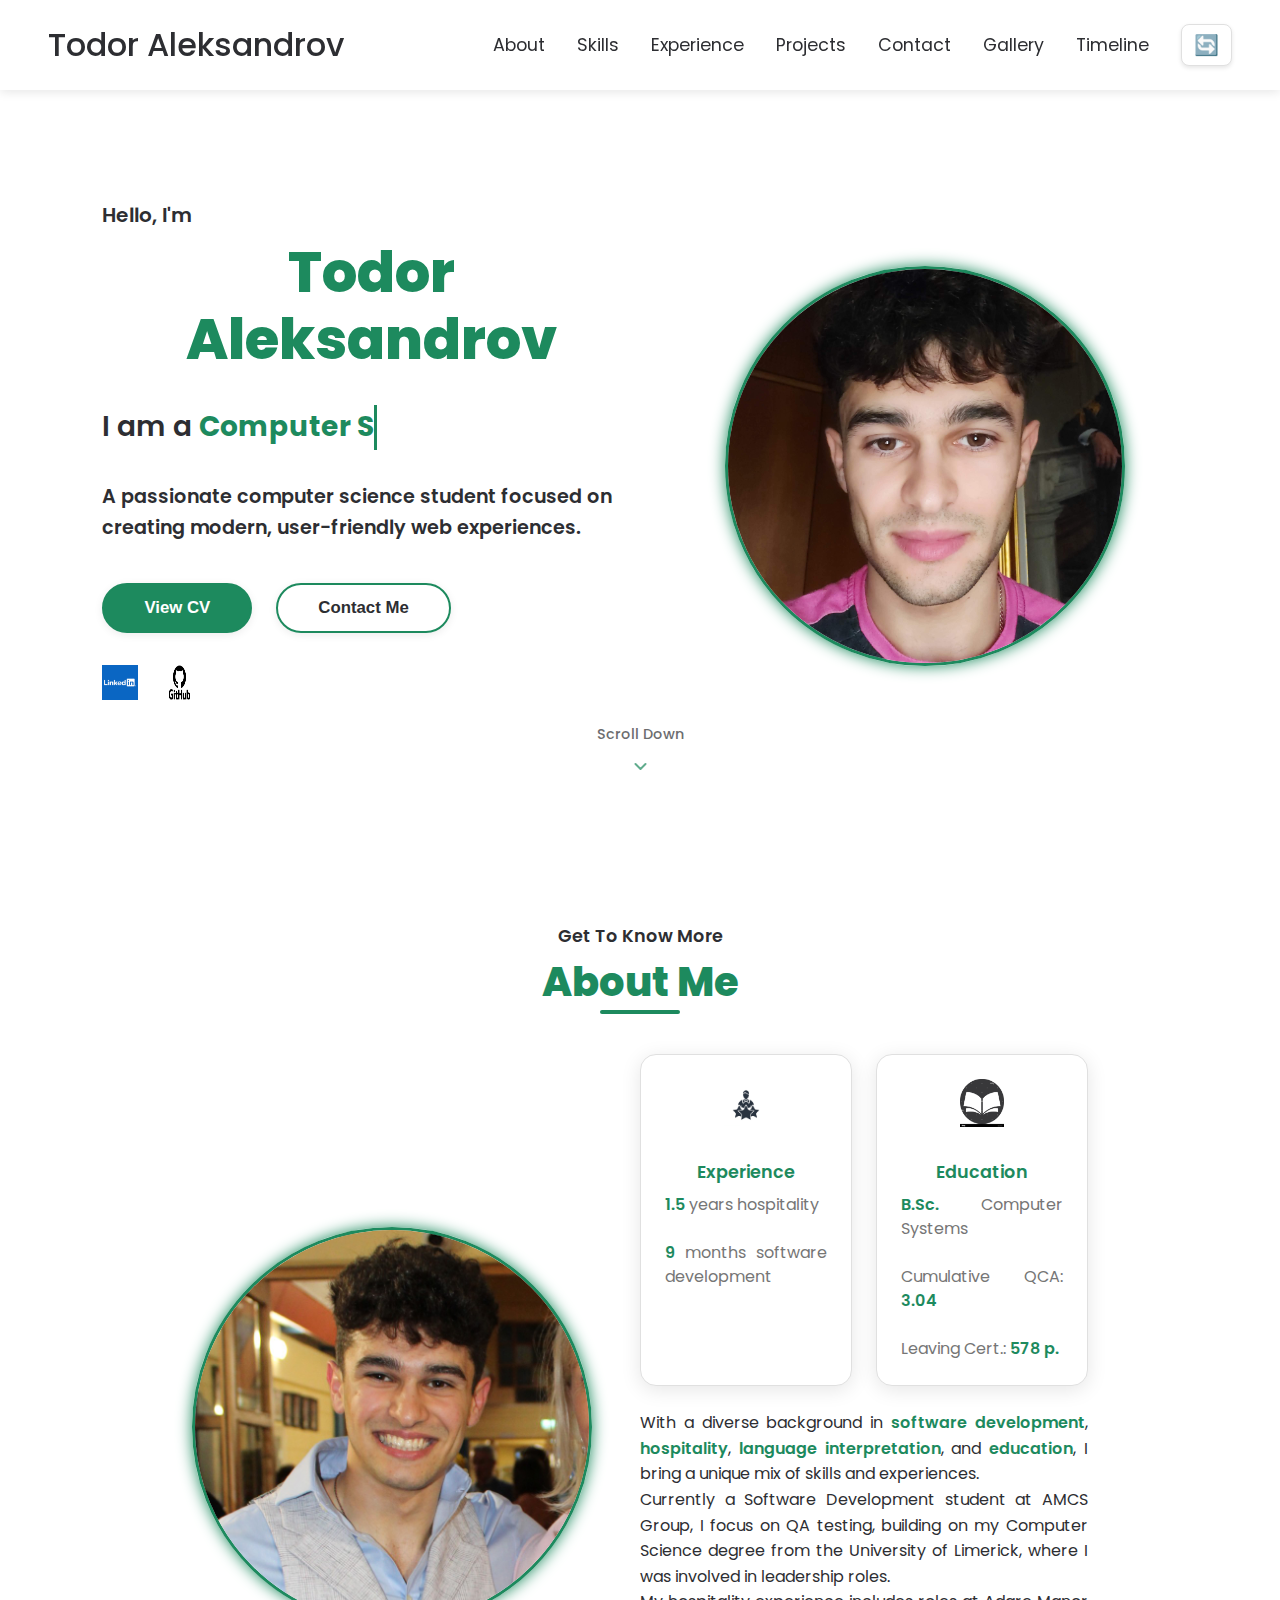
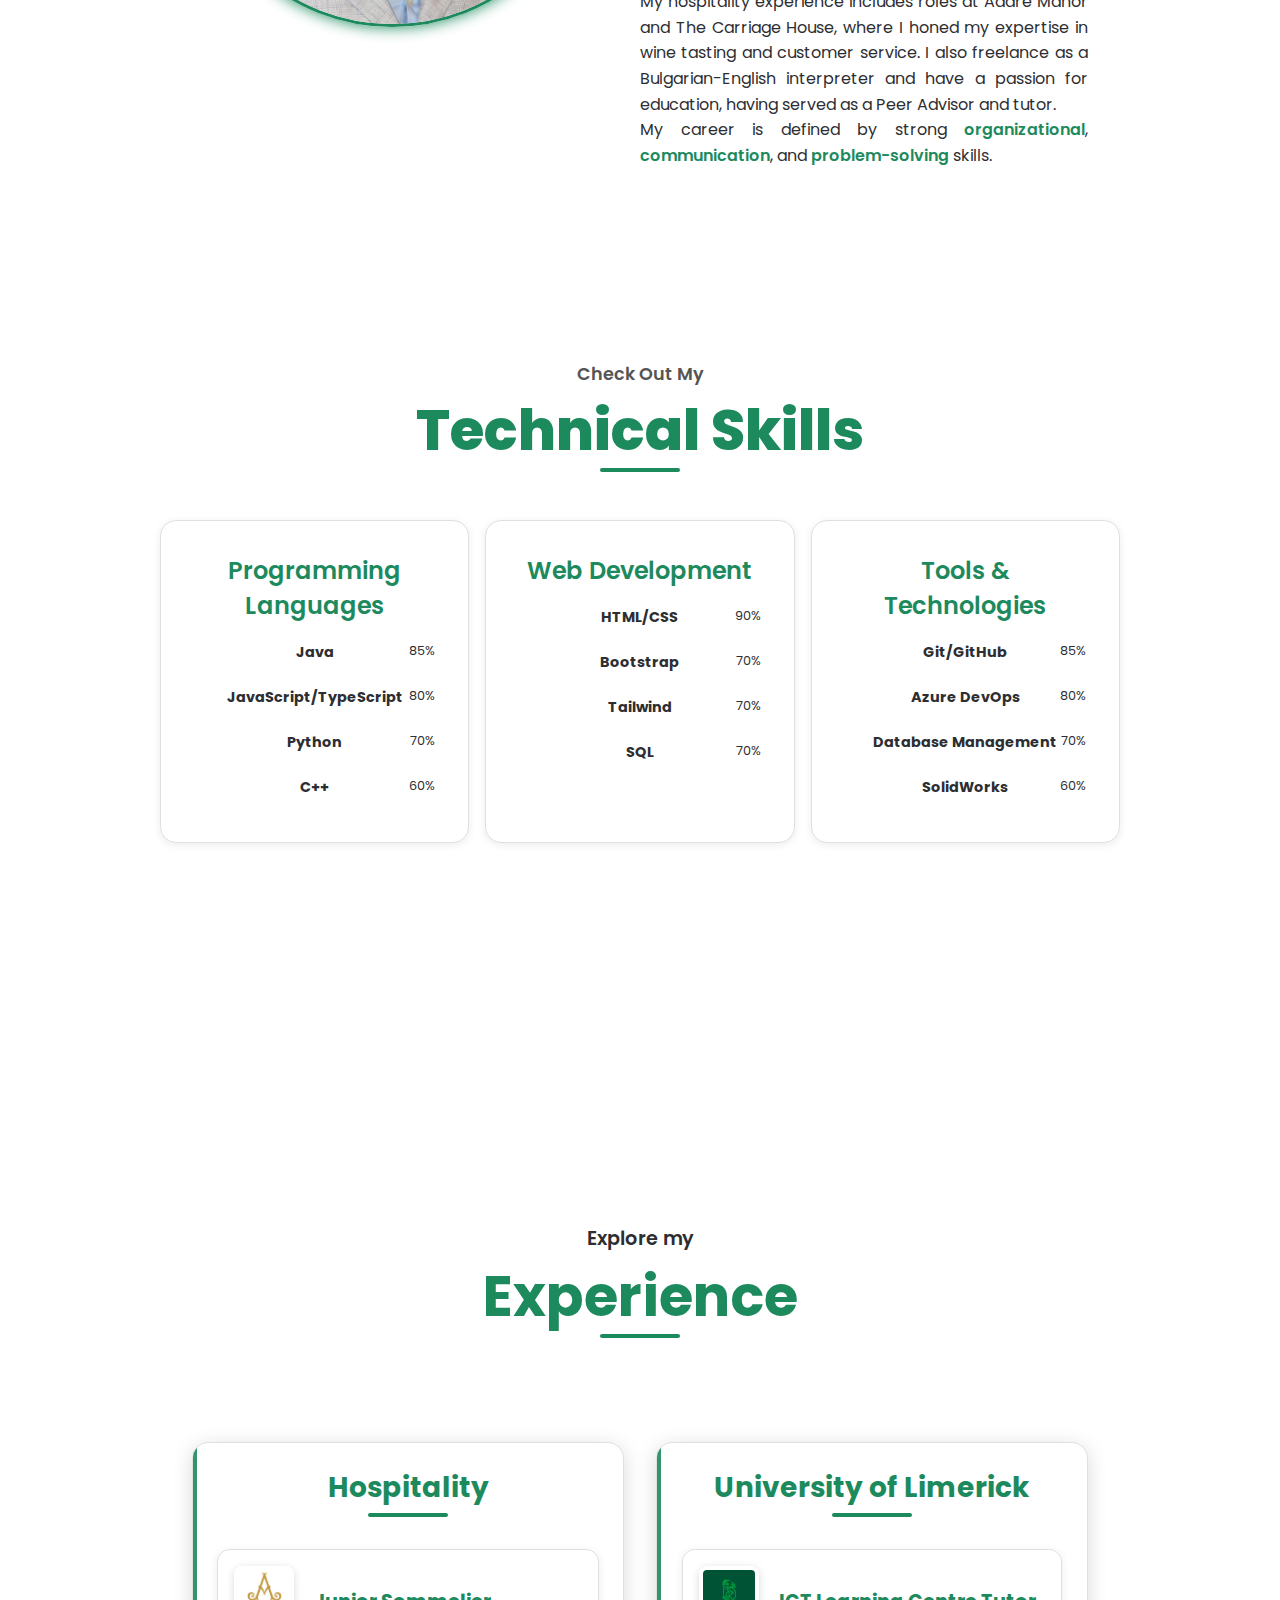
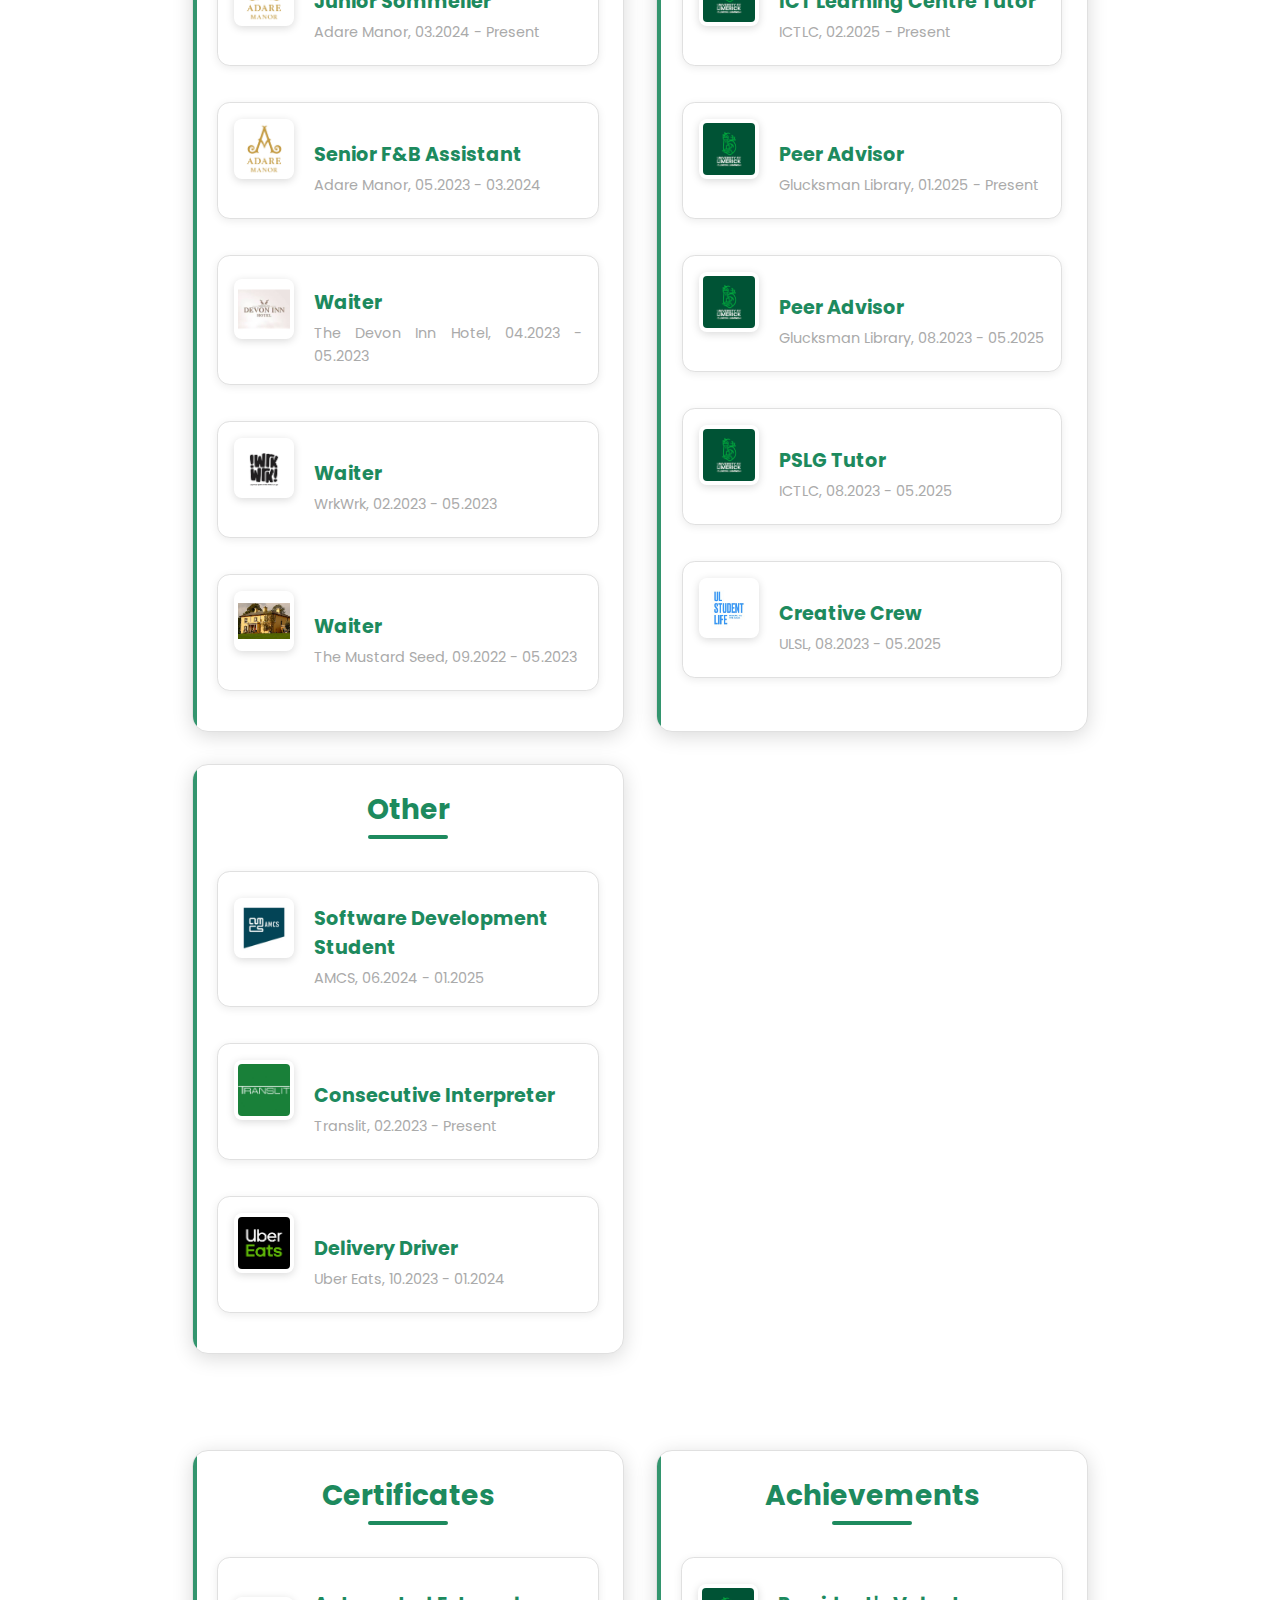
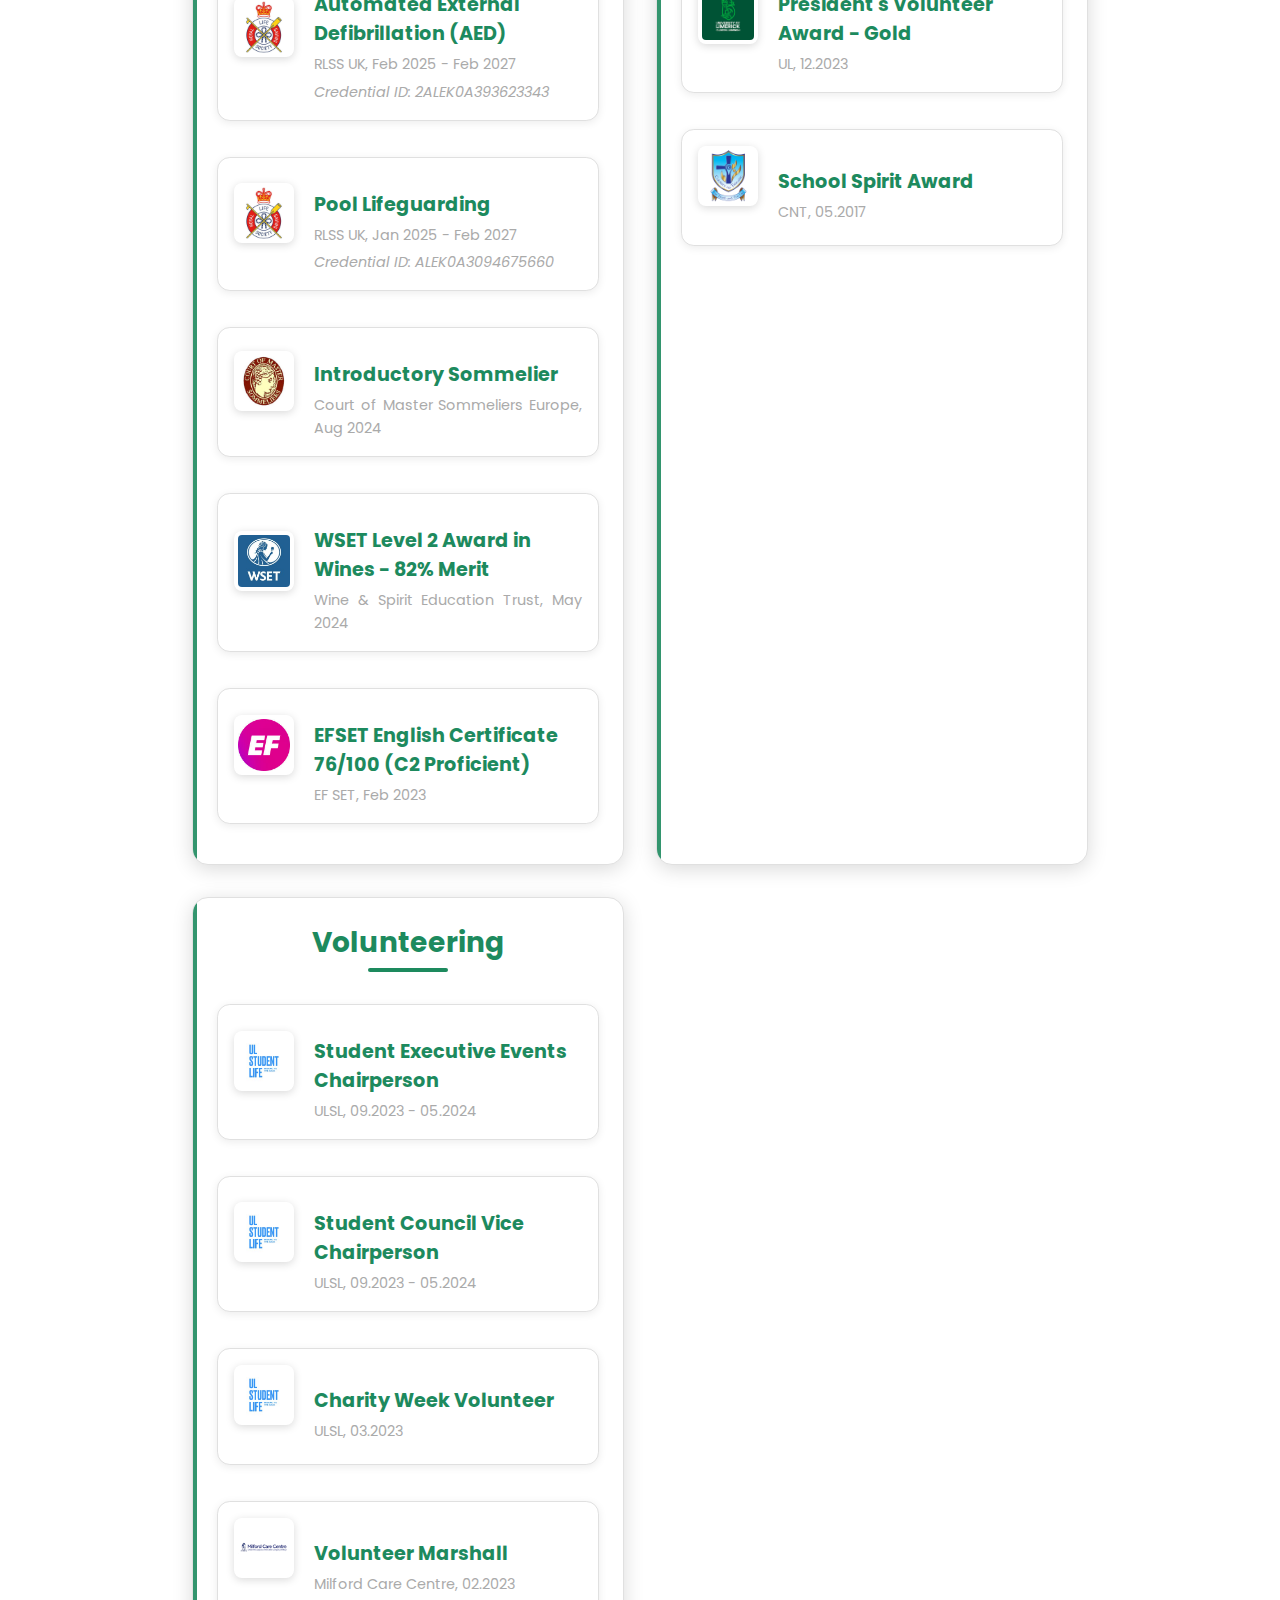
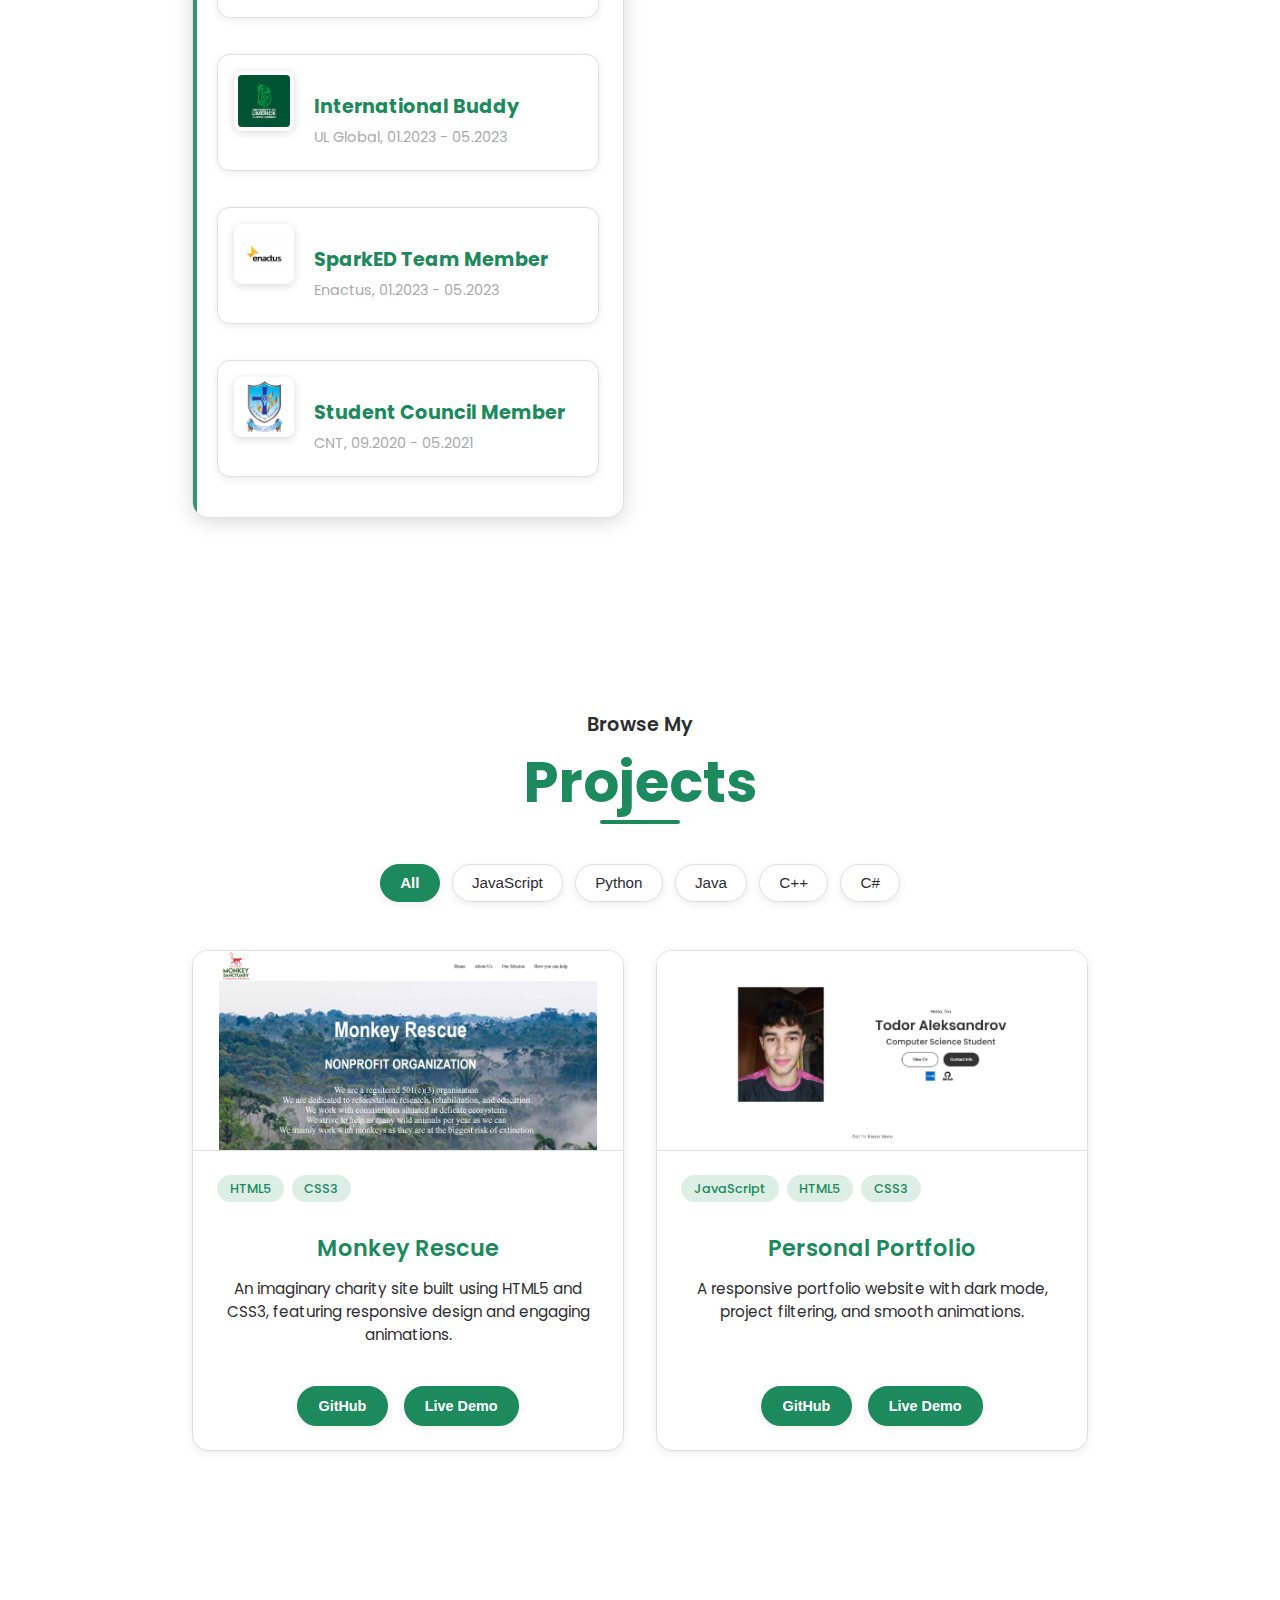
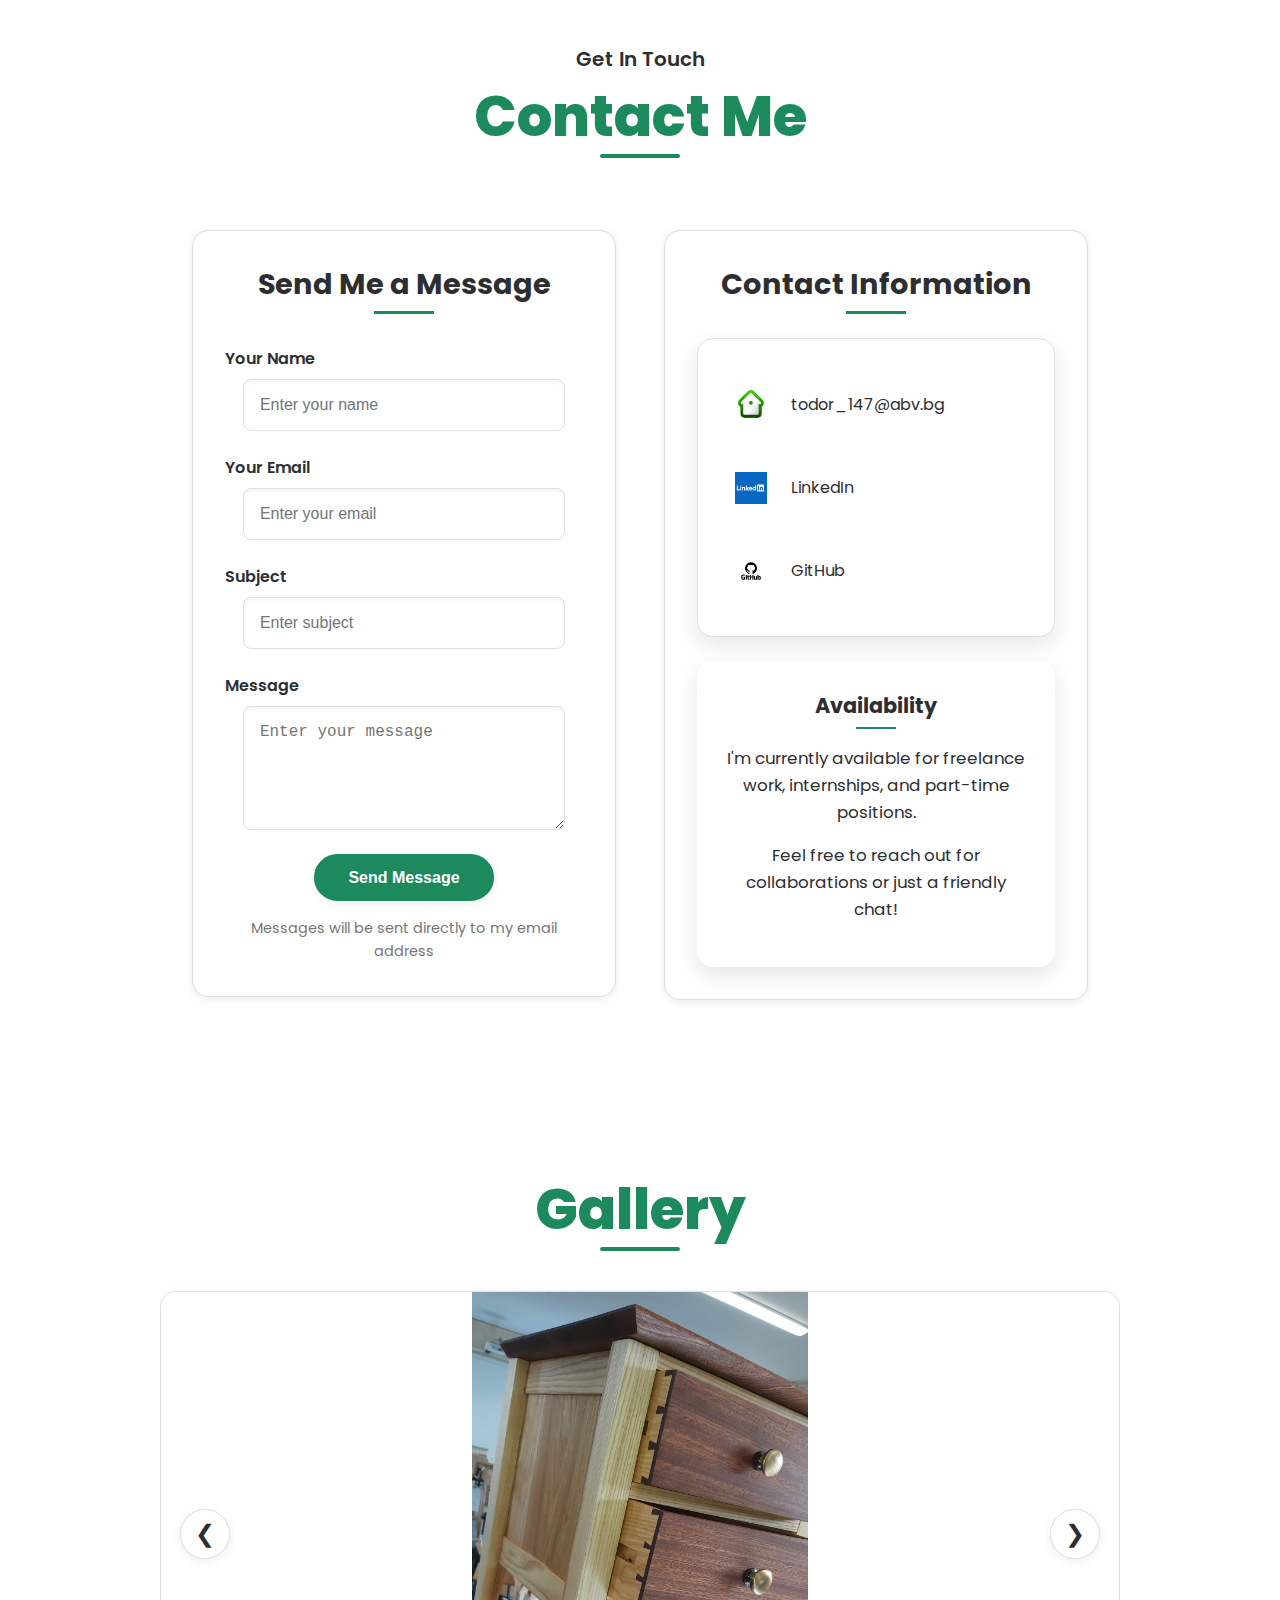
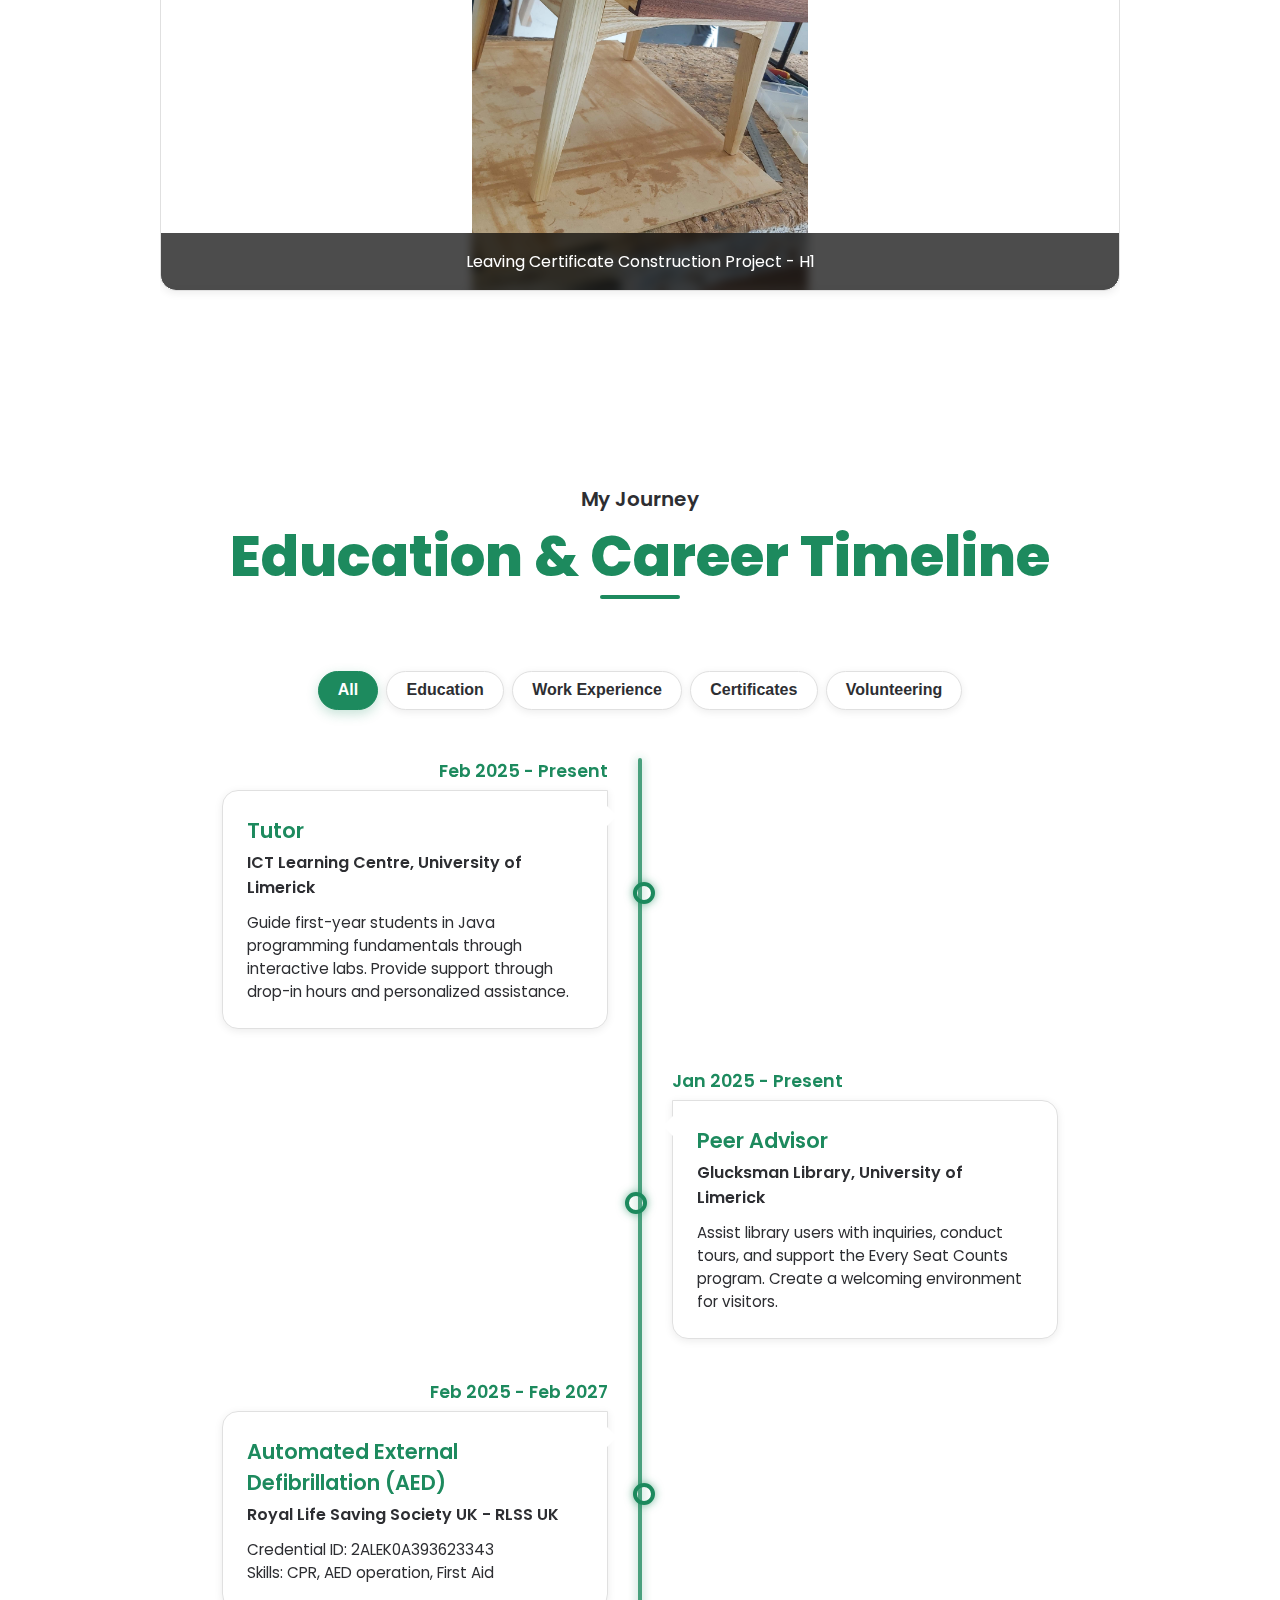
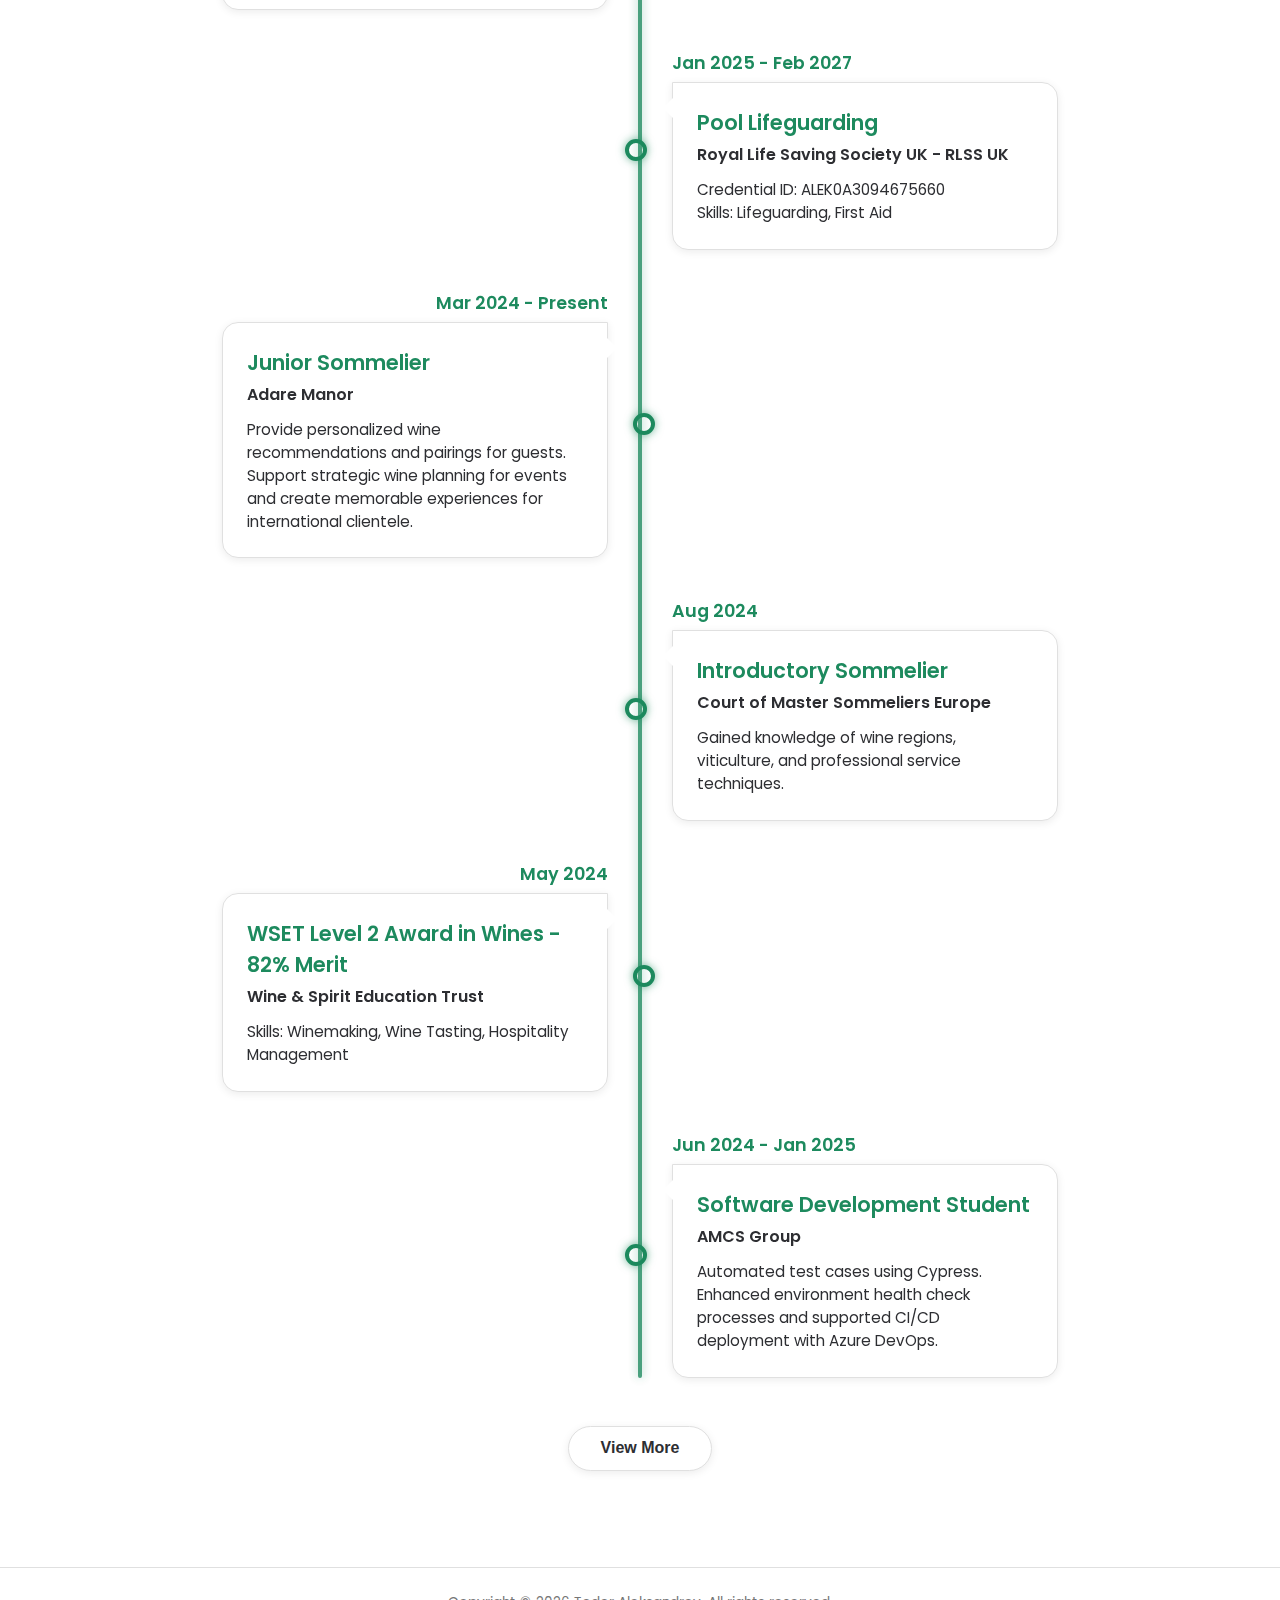
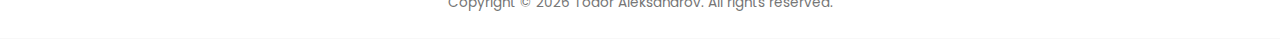
==== commit e6af3bab: "minor bug fixes and cleanup" ====
--- a/index.html
+++ b/index.html
@@ -47,7 +47,7 @@
     <nav id="hamburger-nav">
       <div class="logo" onclick="window.scrollTo({top: 0, behavior: 'smooth'})">Todor Aleksandrov</div>
       <div class="hamburger-menu">
-        <div class="hamburger-icon" onclick="toggleMenu()">
+        <div class="hamburger-icon" onclick="toggleMobileMenu()">
           ☰
         </div>
         <div class="menu-links">
--- a/style.css
+++ b/style.css
@@ -629,7 +629,7 @@
   align-items: center;
   gap: 2rem;
   min-height: 100vh;
-  padding: 17vh 8% 2rem;
+  padding: 10vh 8% 2rem;
   max-width: 1400px;
   margin: 0 auto;
   position: relative;
@@ -3611,9 +3611,26 @@
   /* Adjust profile section spacing */
   #profile {
     min-height: auto;
+    padding-top: 5vh; /* Reduced from 10vh to 5vh to bring profile closer to top */
     padding-bottom: 80px; /* Increase bottom padding to prevent overlap */
     margin-bottom: 0;
     position: relative;
+    gap: 1rem; /* Reduced gap between elements */
+    flex-direction: column-reverse; /* Show text first, then image */
+  }
+  
+  /* Make the profile picture smaller but still prominent */
+  #profile .profile-pic-container {
+    margin-top: 0;
+    margin-bottom: 1rem;
+    width: 220px;
+    height: 220px;
+  }
+
+  /* Adjust text positioning */
+  #profile .section__text {
+    text-align: center;
+    margin-top: 0;
   }
 
   /* Adjust scroll indicator position */
@@ -3636,8 +3653,26 @@
 
 @media screen and (max-width: 480px) {
   #profile {
+    padding-top: 3vh; /* Even less padding for smaller screens */
     padding-bottom: 70px;
     margin-bottom: 10px;
+    gap: 0.5rem; /* Reduce gap further on very small screens */
+  }
+  
+  #profile .profile-pic-container {
+    width: 180px;
+    height: 180px;
+    margin-bottom: 0.5rem;
+  }
+  
+  #profile .section__text__p1 {
+    font-size: 0.9rem;
+    margin-bottom: 0.5rem;
+  }
+  
+  #profile .title {
+    font-size: 1.8rem;
+    margin-bottom: 0.5rem;
   }
   
   .scroll-indicator {
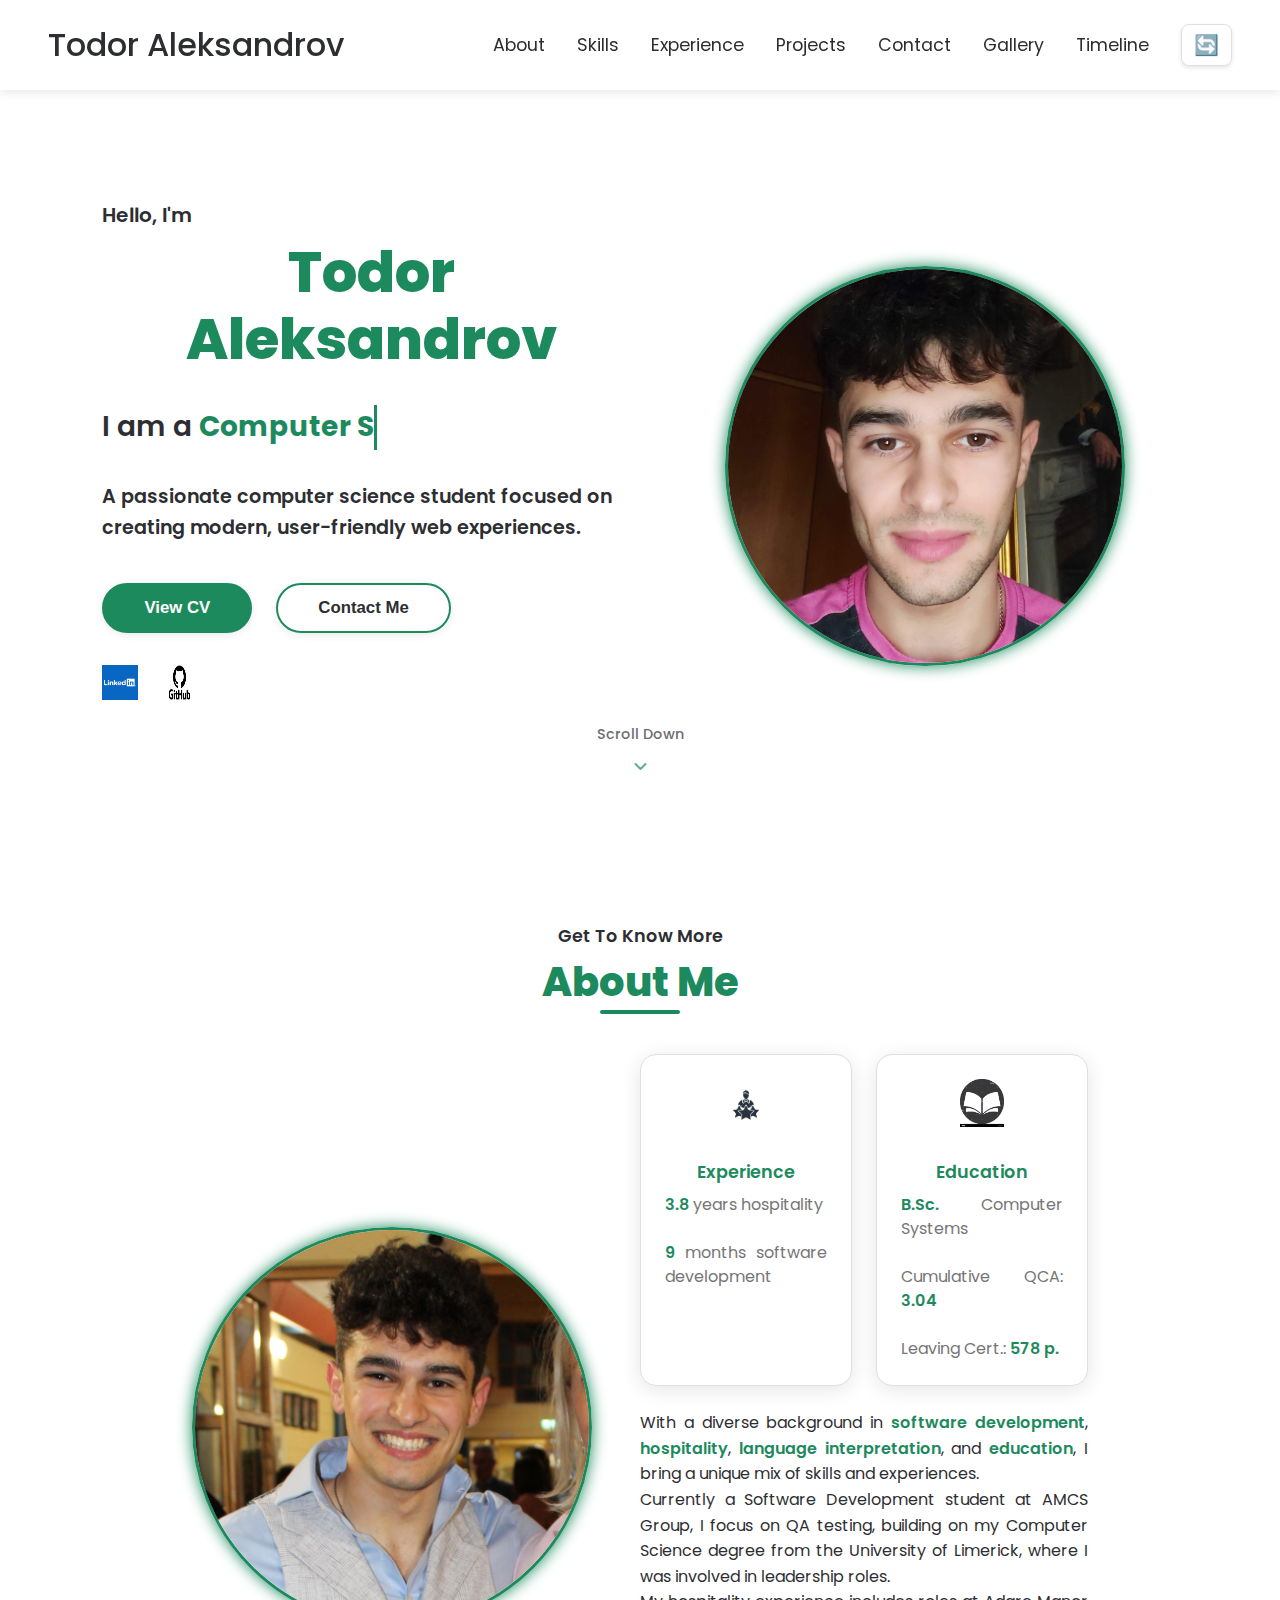
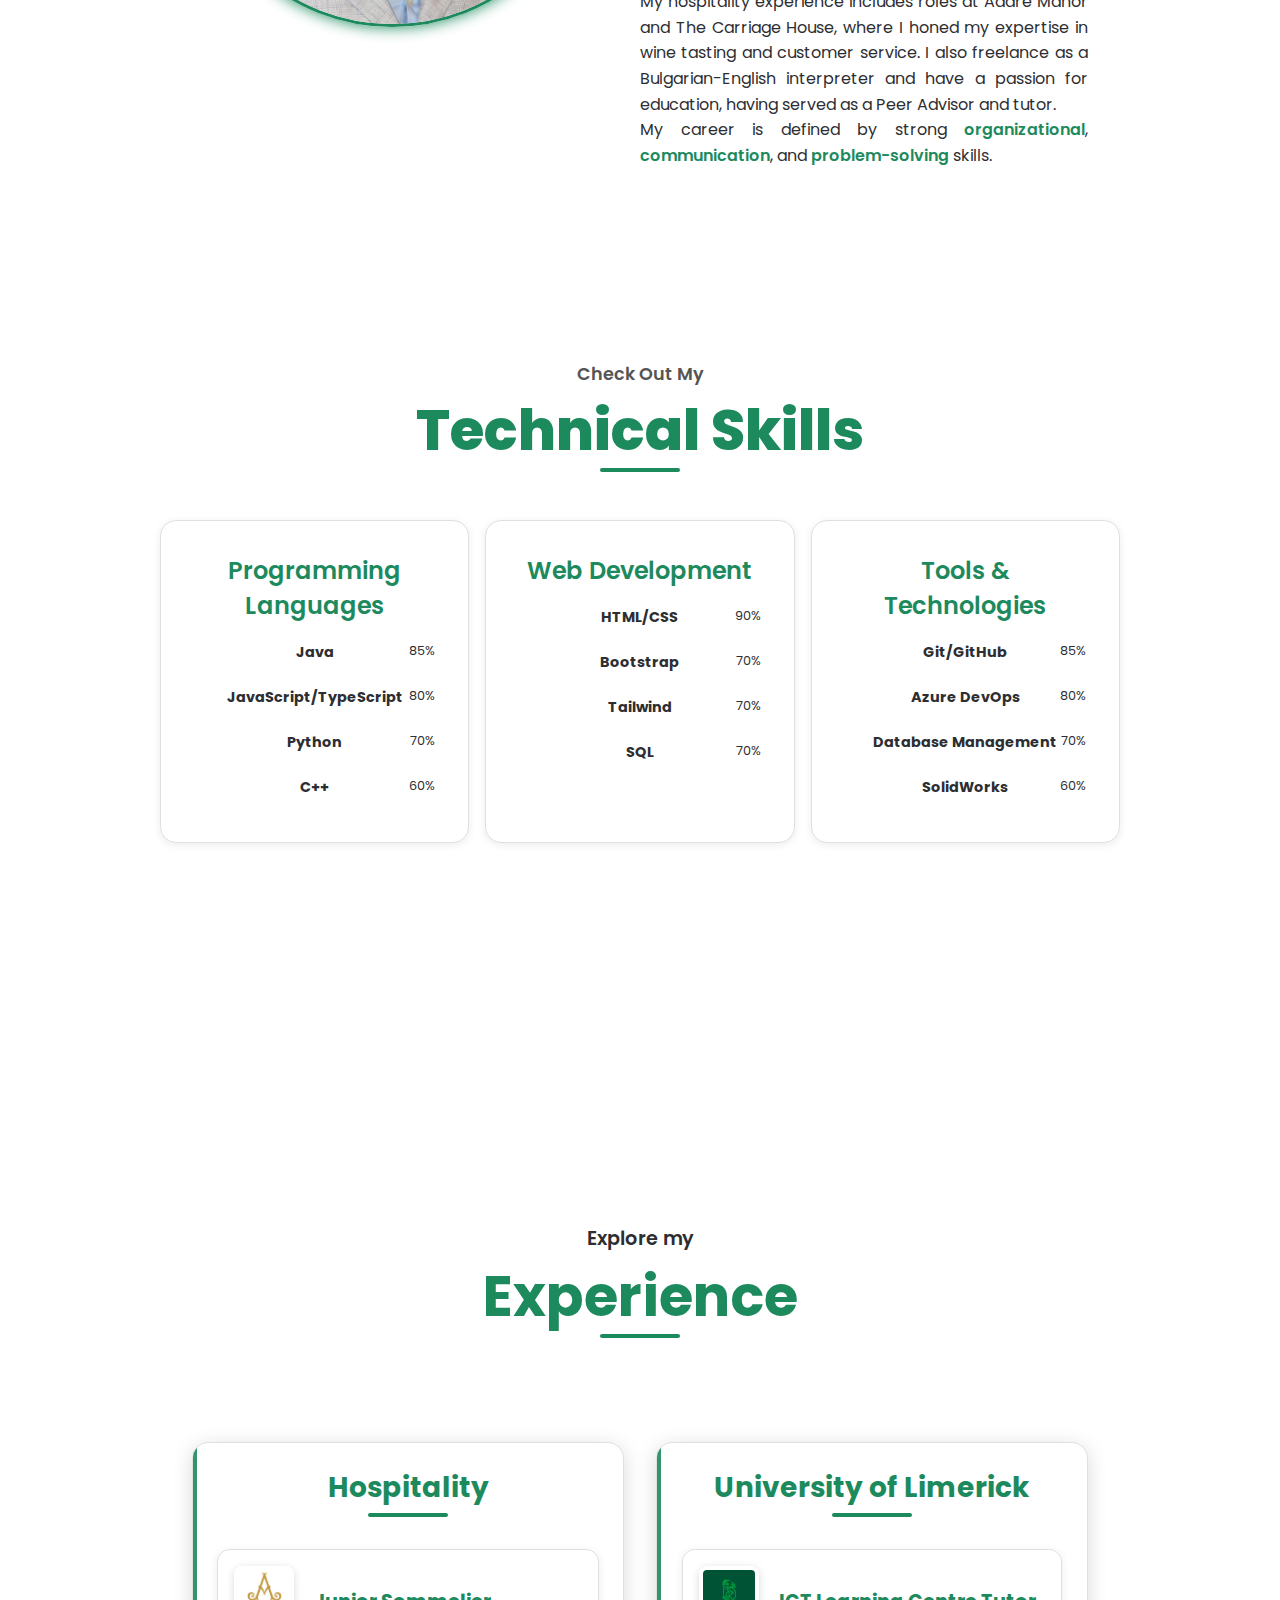
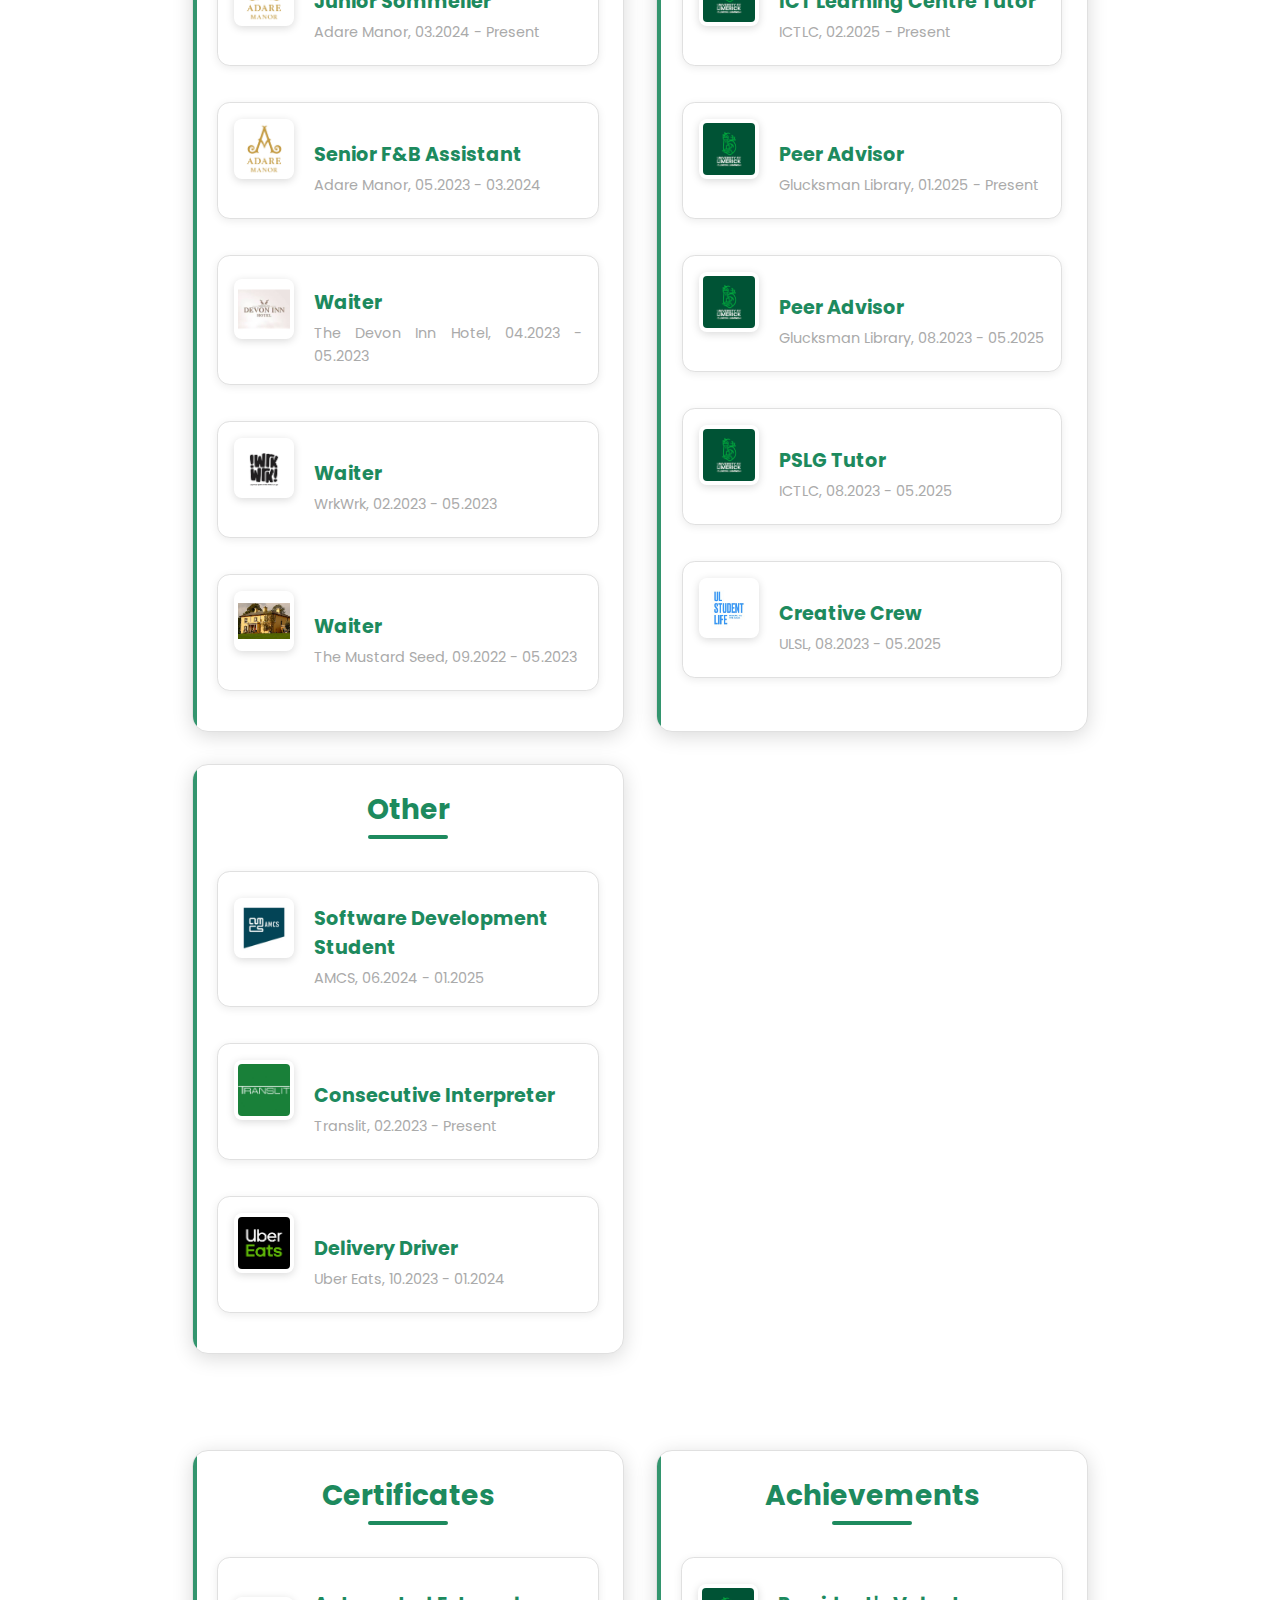
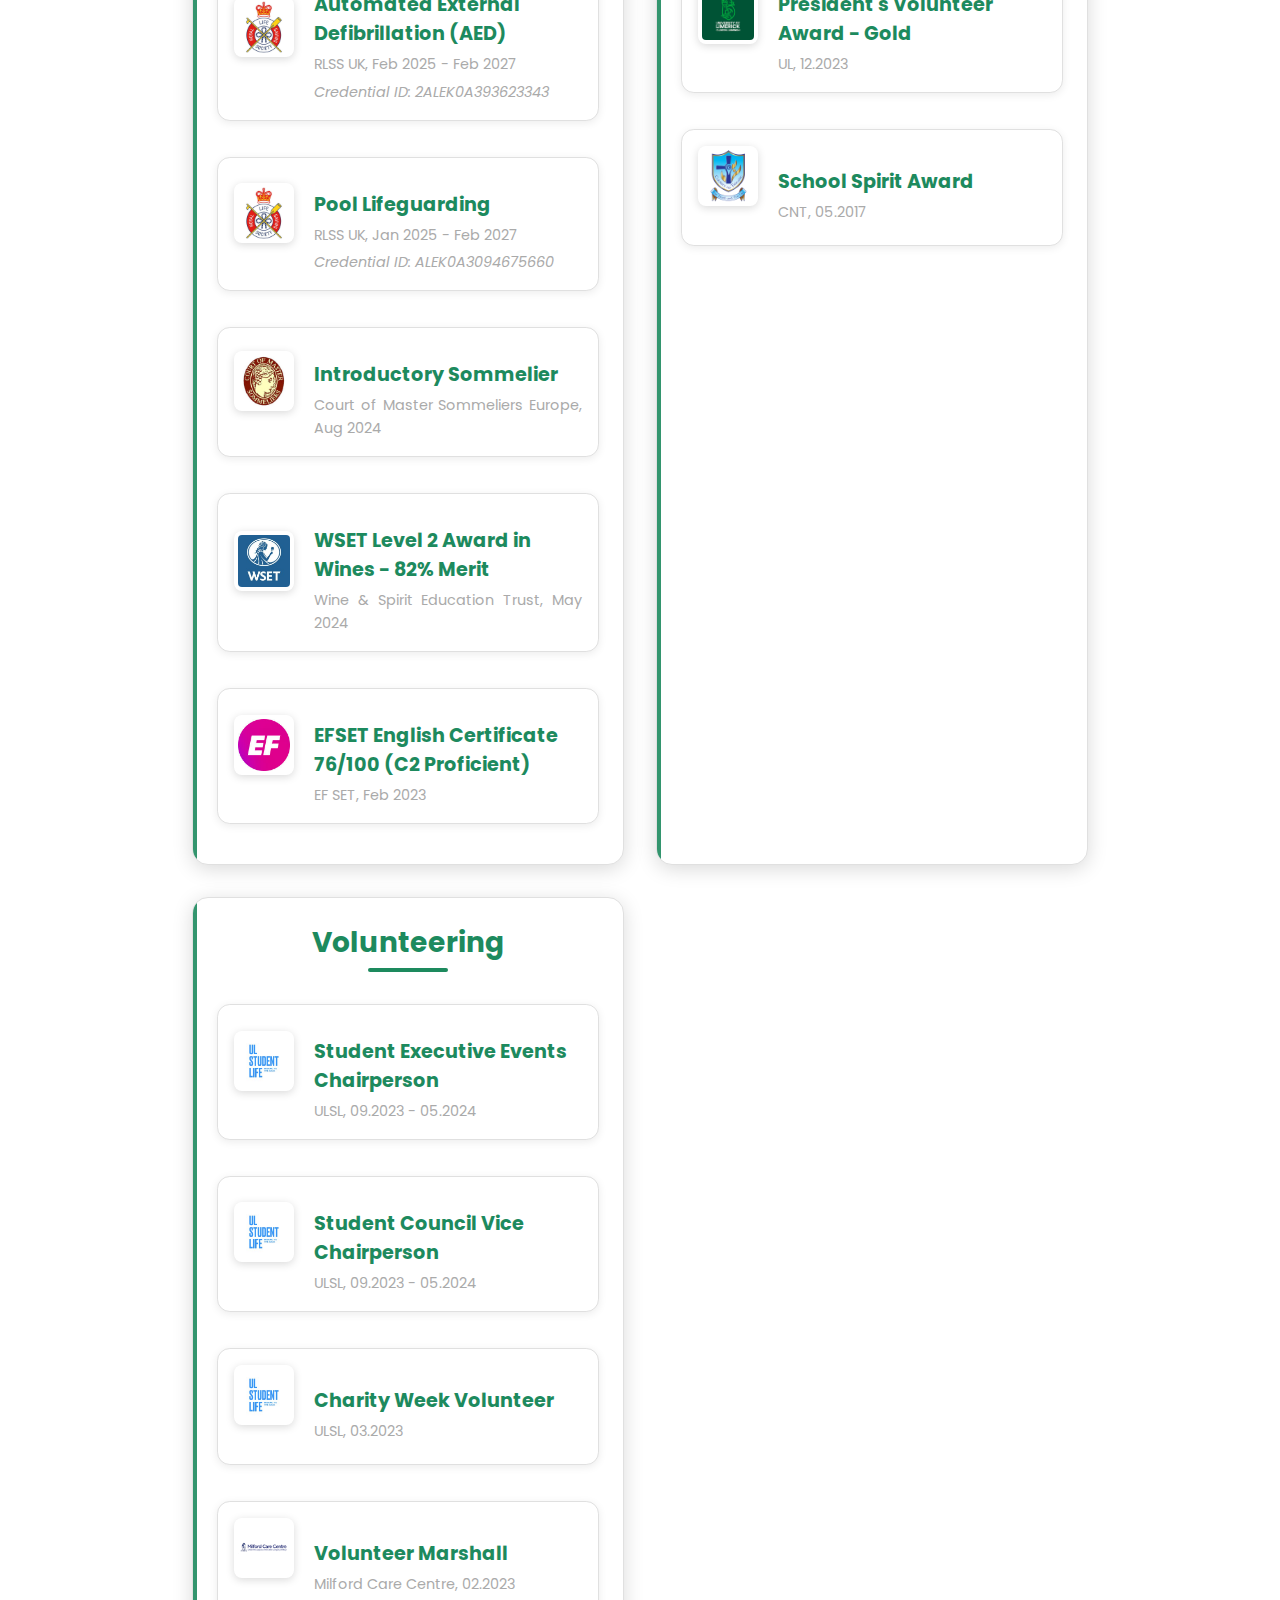
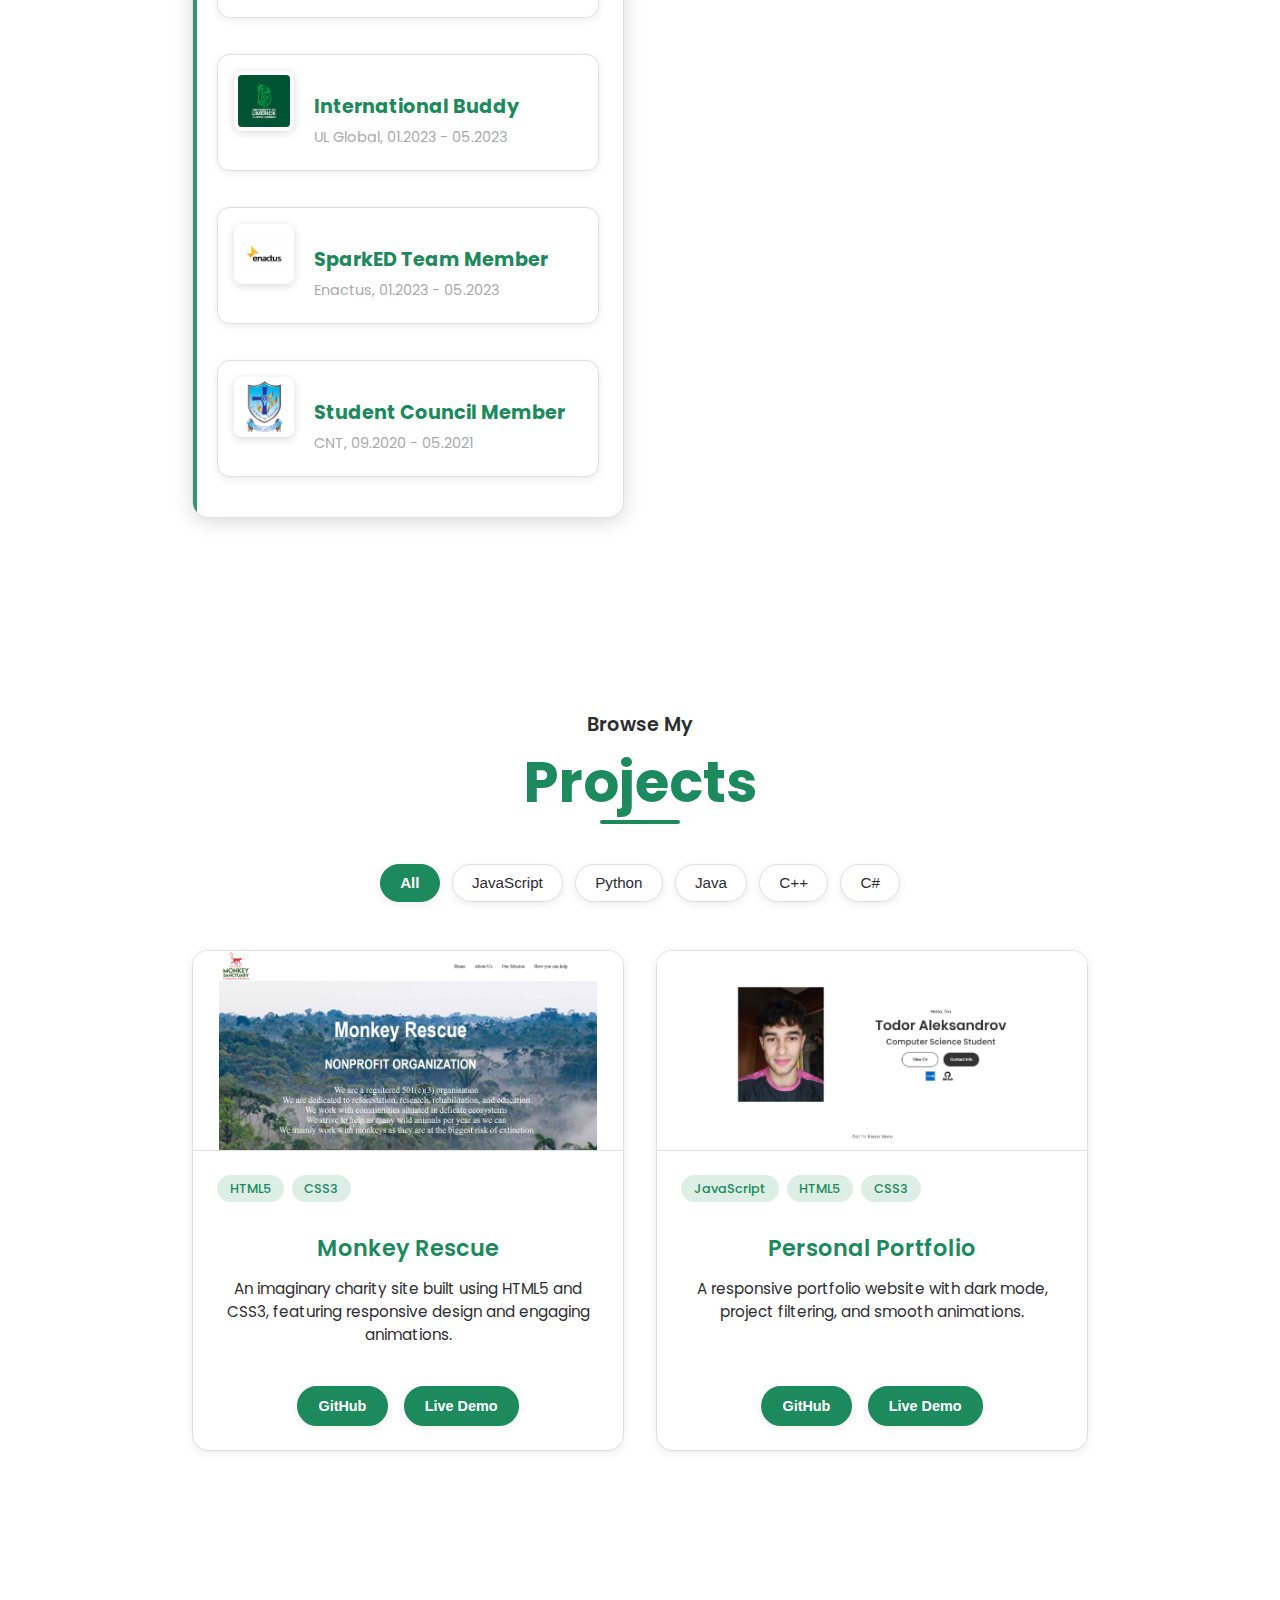
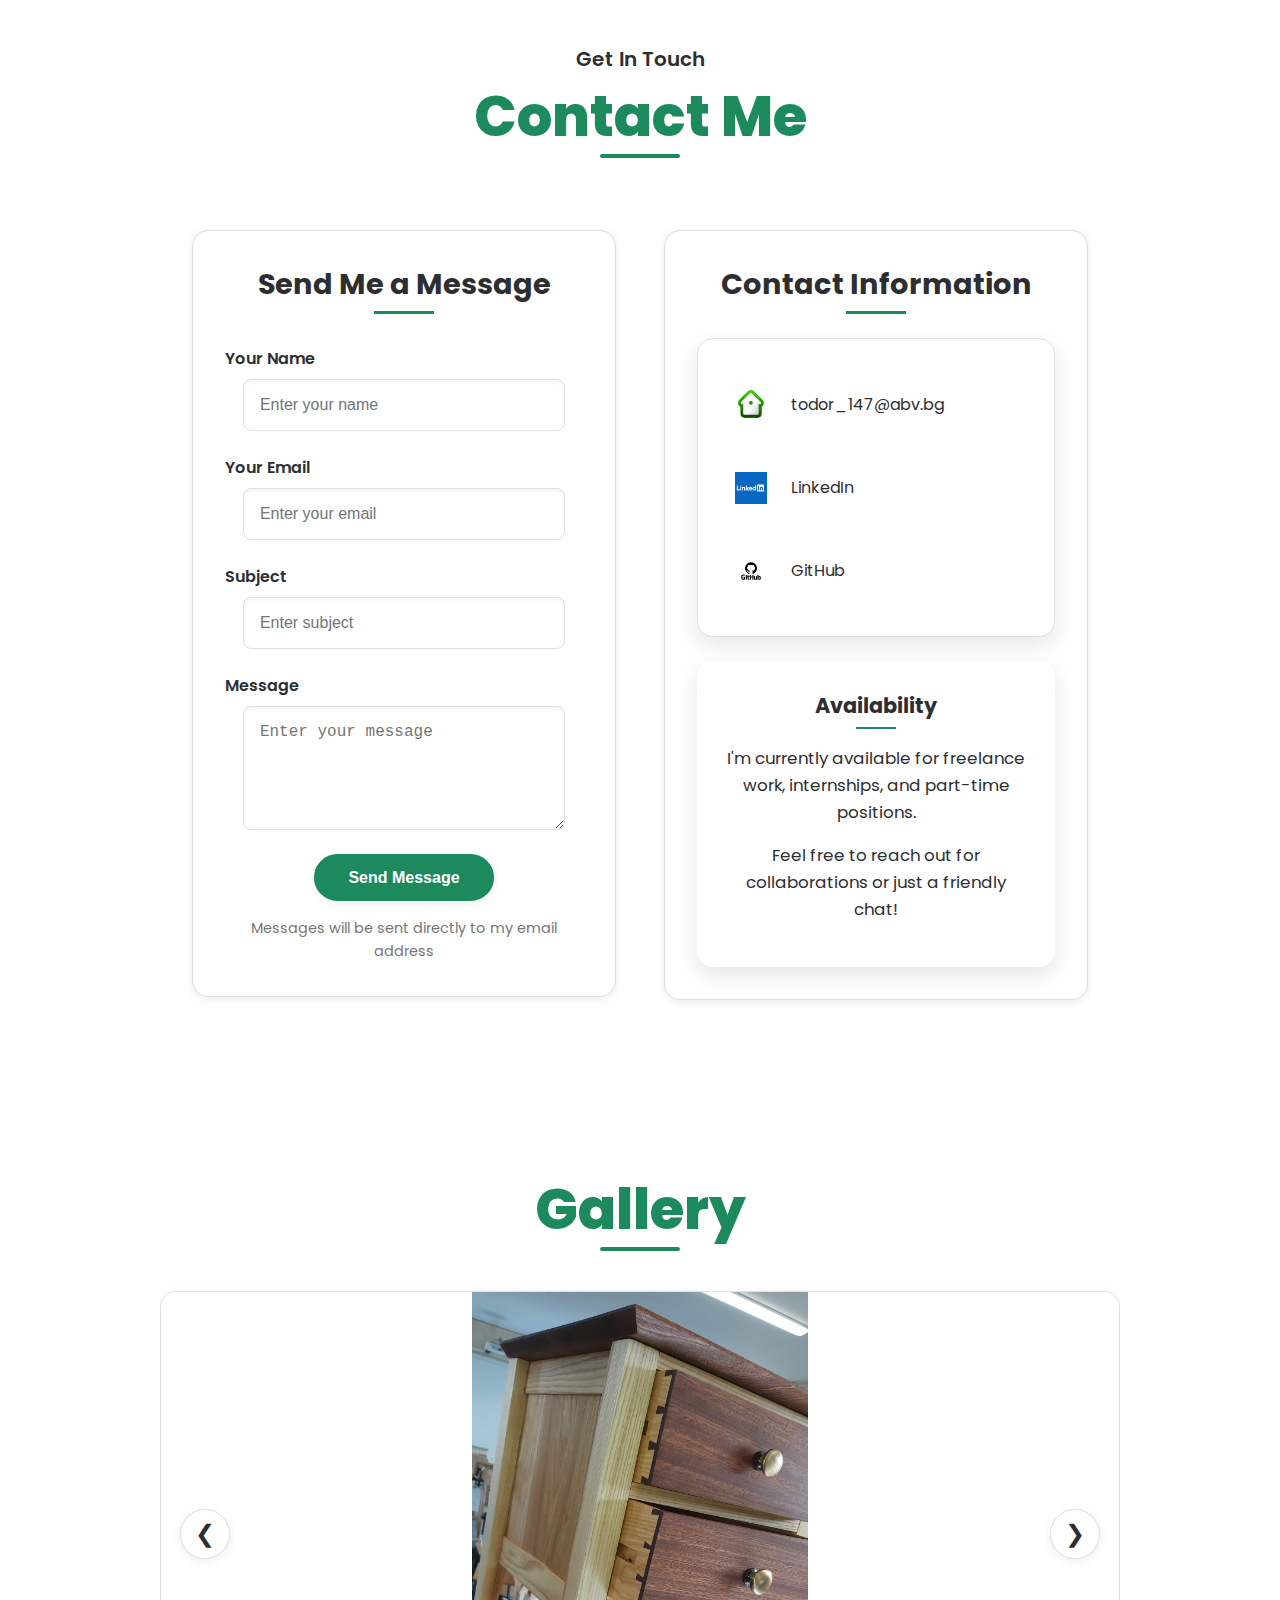
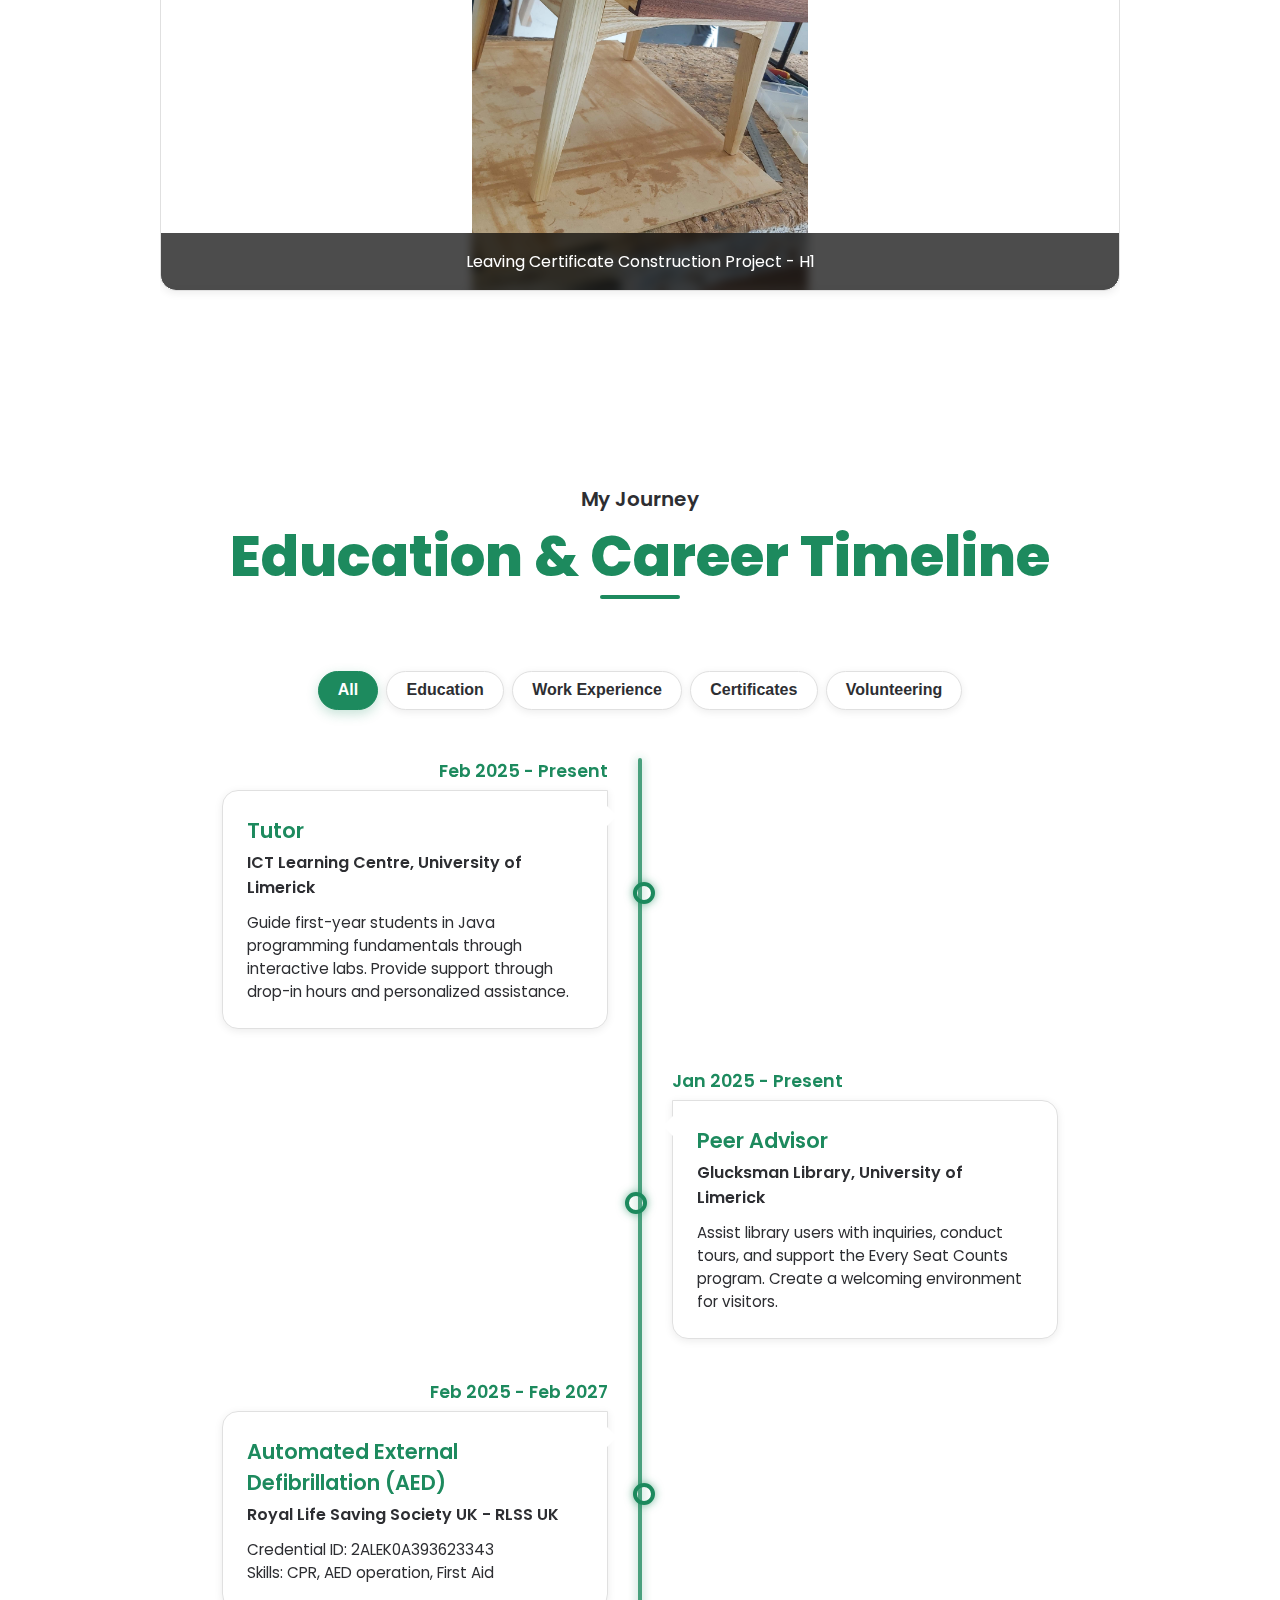
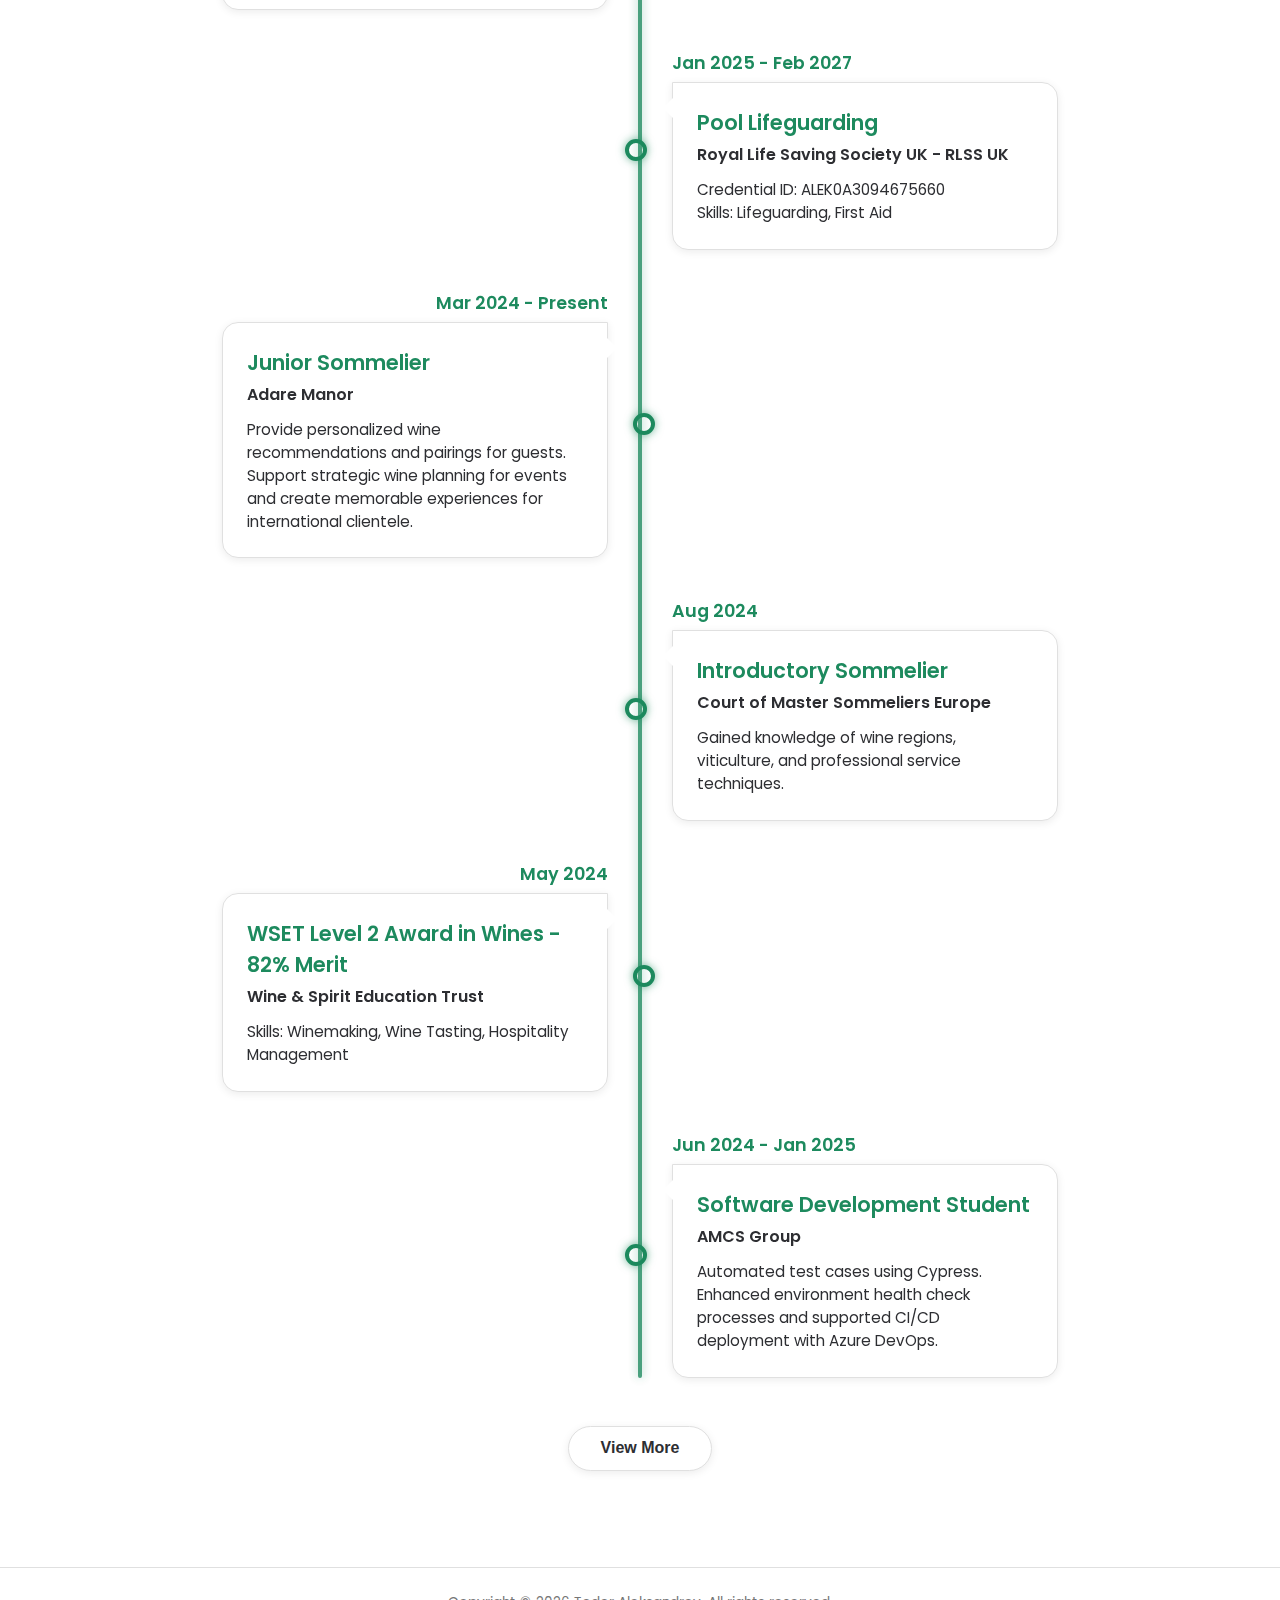
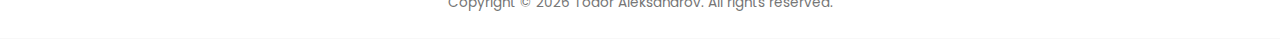
==== commit b3885493: "theme improvements" ====
--- a/index.html
+++ b/index.html
@@ -15,6 +15,19 @@
     <meta property="og:image" content="./assets/profile-pic.jpg">
     <meta property="og:url" content="https://your-website-url.com">
     <meta name="twitter:card" content="summary_large_image">
+    <meta name="theme-color" content="#ffffff">
+    <script>
+      // Apply theme immediately to prevent flash of wrong theme
+      (function() {
+        const savedTheme = localStorage.getItem('theme') || 'auto';
+        if (savedTheme === 'auto') {
+          const prefersDark = window.matchMedia('(prefers-color-scheme: dark)').matches;
+          document.documentElement.setAttribute('data-theme', prefersDark ? 'dark' : 'light');
+        } else {
+          document.documentElement.setAttribute('data-theme', savedTheme);
+        }
+      })();
+    </script>
   </head>
 
   <body>
@@ -146,7 +159,7 @@
                 />
                 <h3>Experience</h3>
                 <p class="about-card-text">
-                  <span class="highlight">1.5</span> years hospitality
+                  <span class="highlight"><span id="hospitality-experience">1.5</span></span> years hospitality
                   <br/><br/>
                   <span class="highlight">9</span> months software development
                 </p>
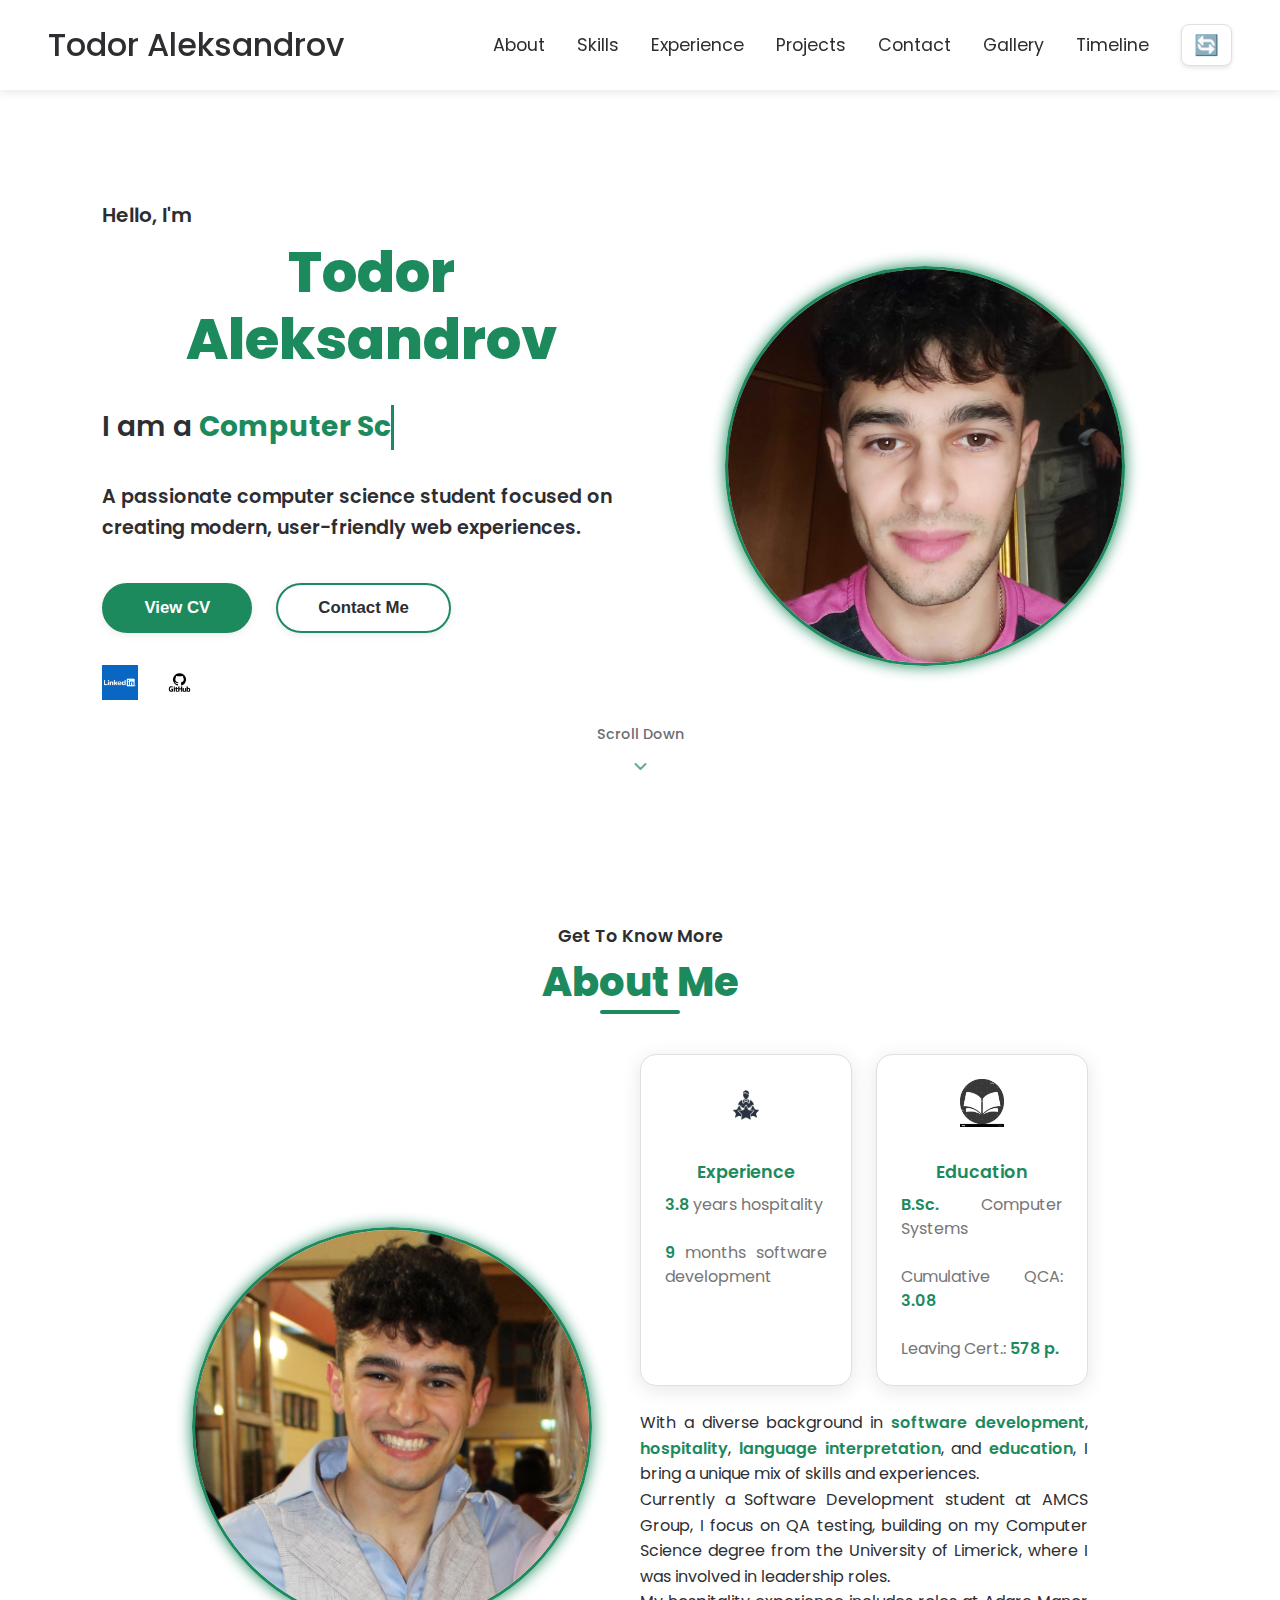
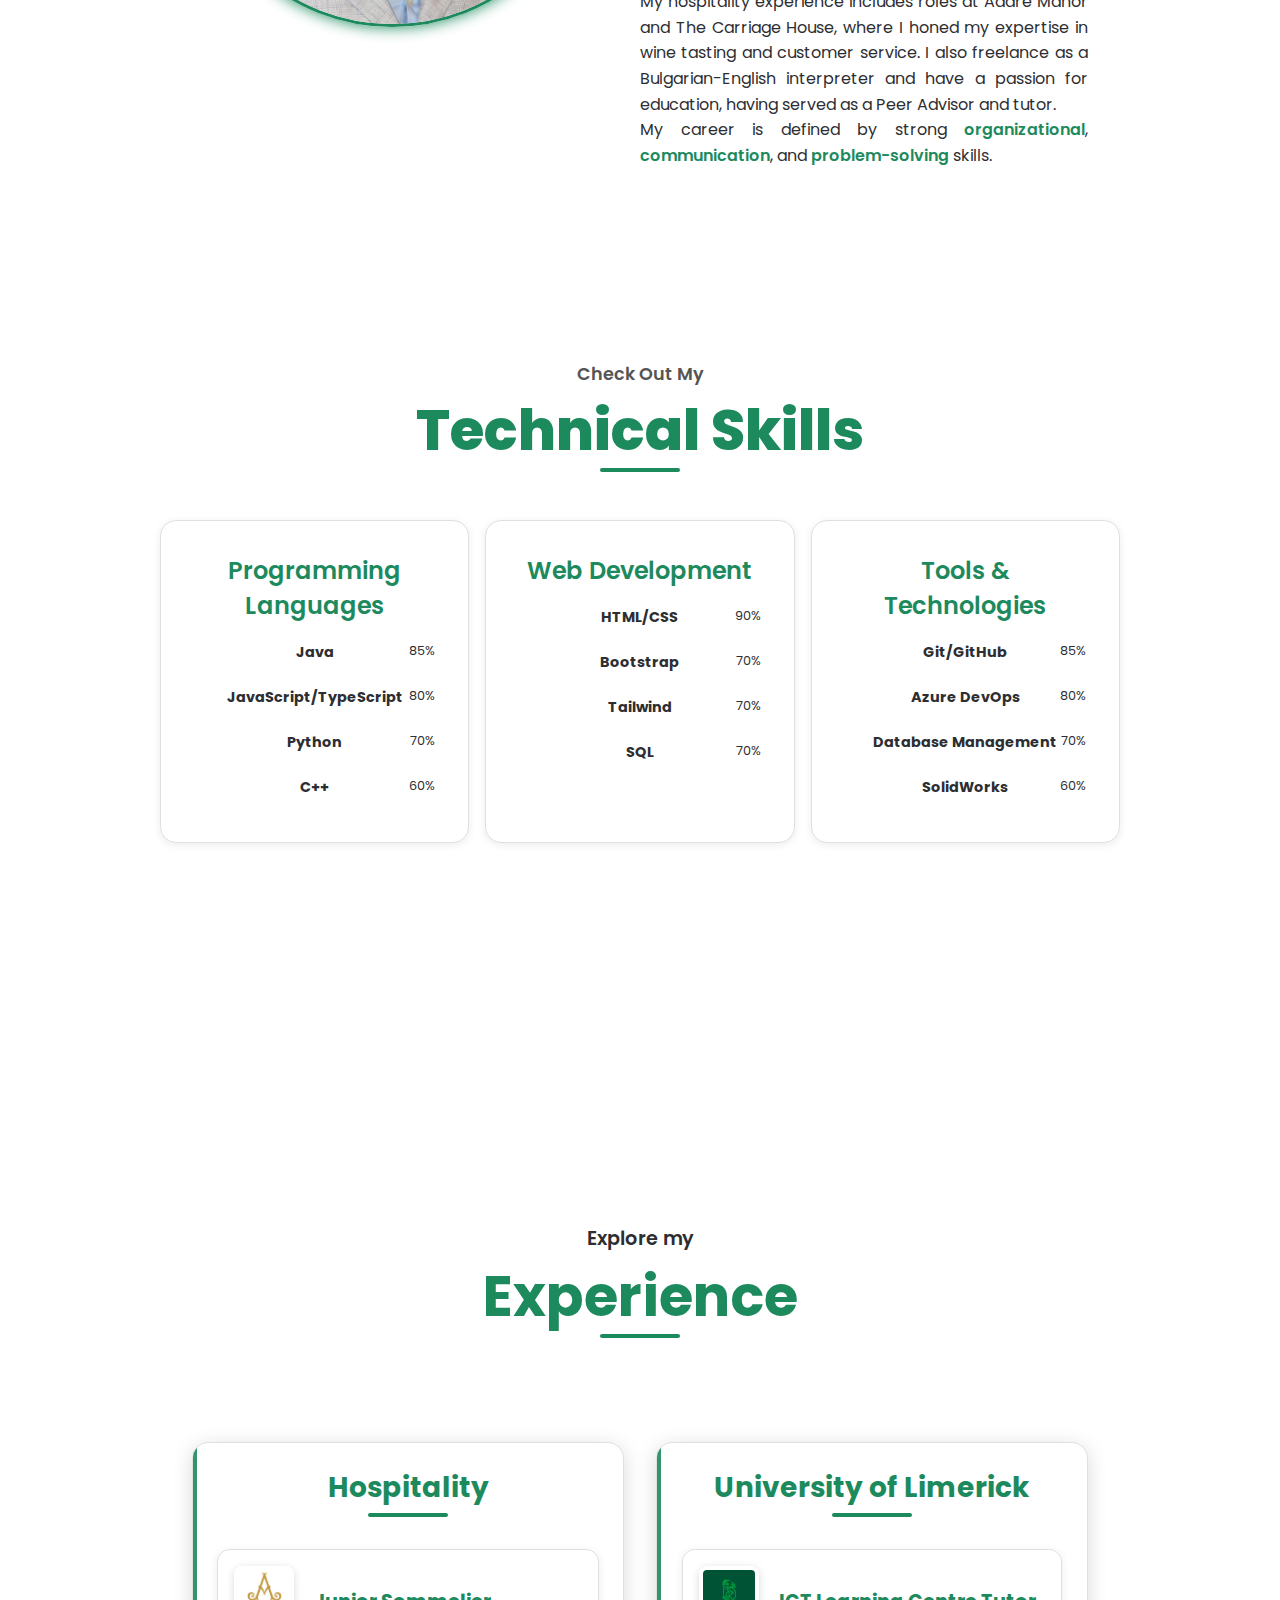
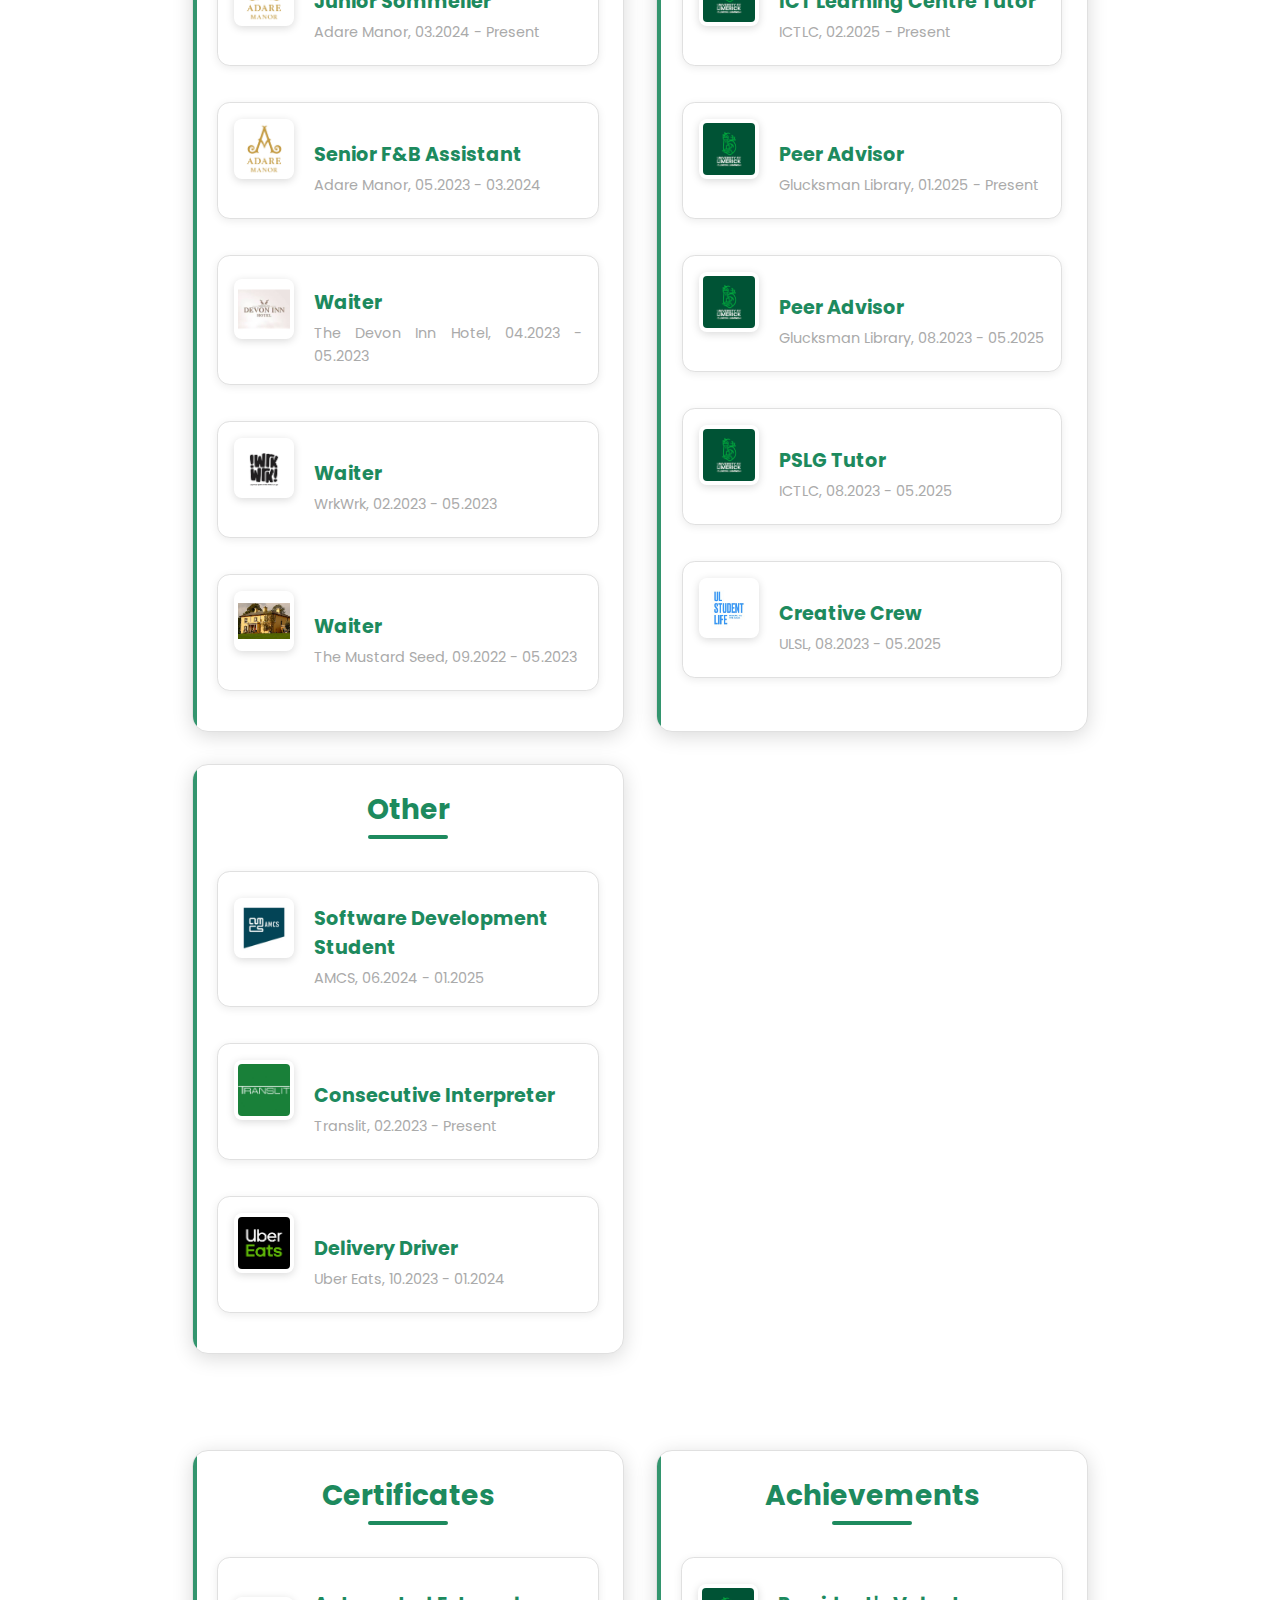
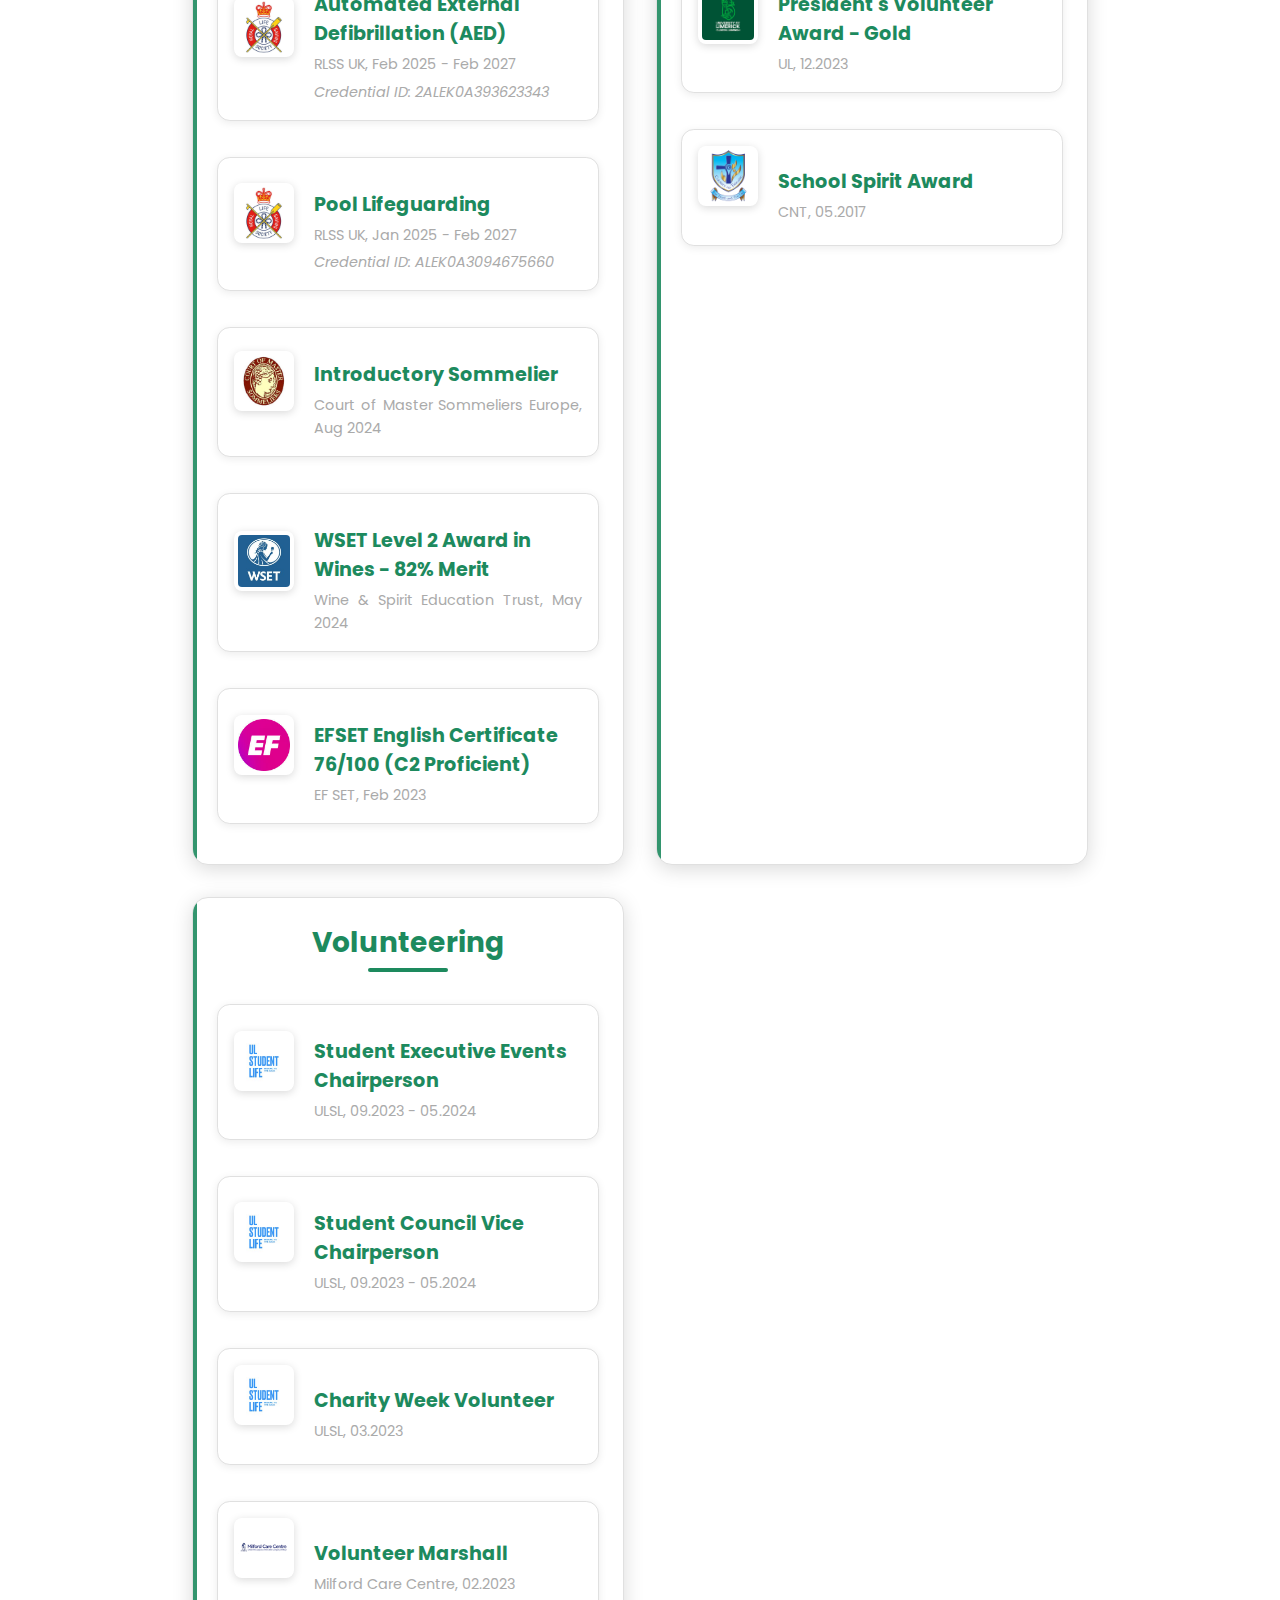
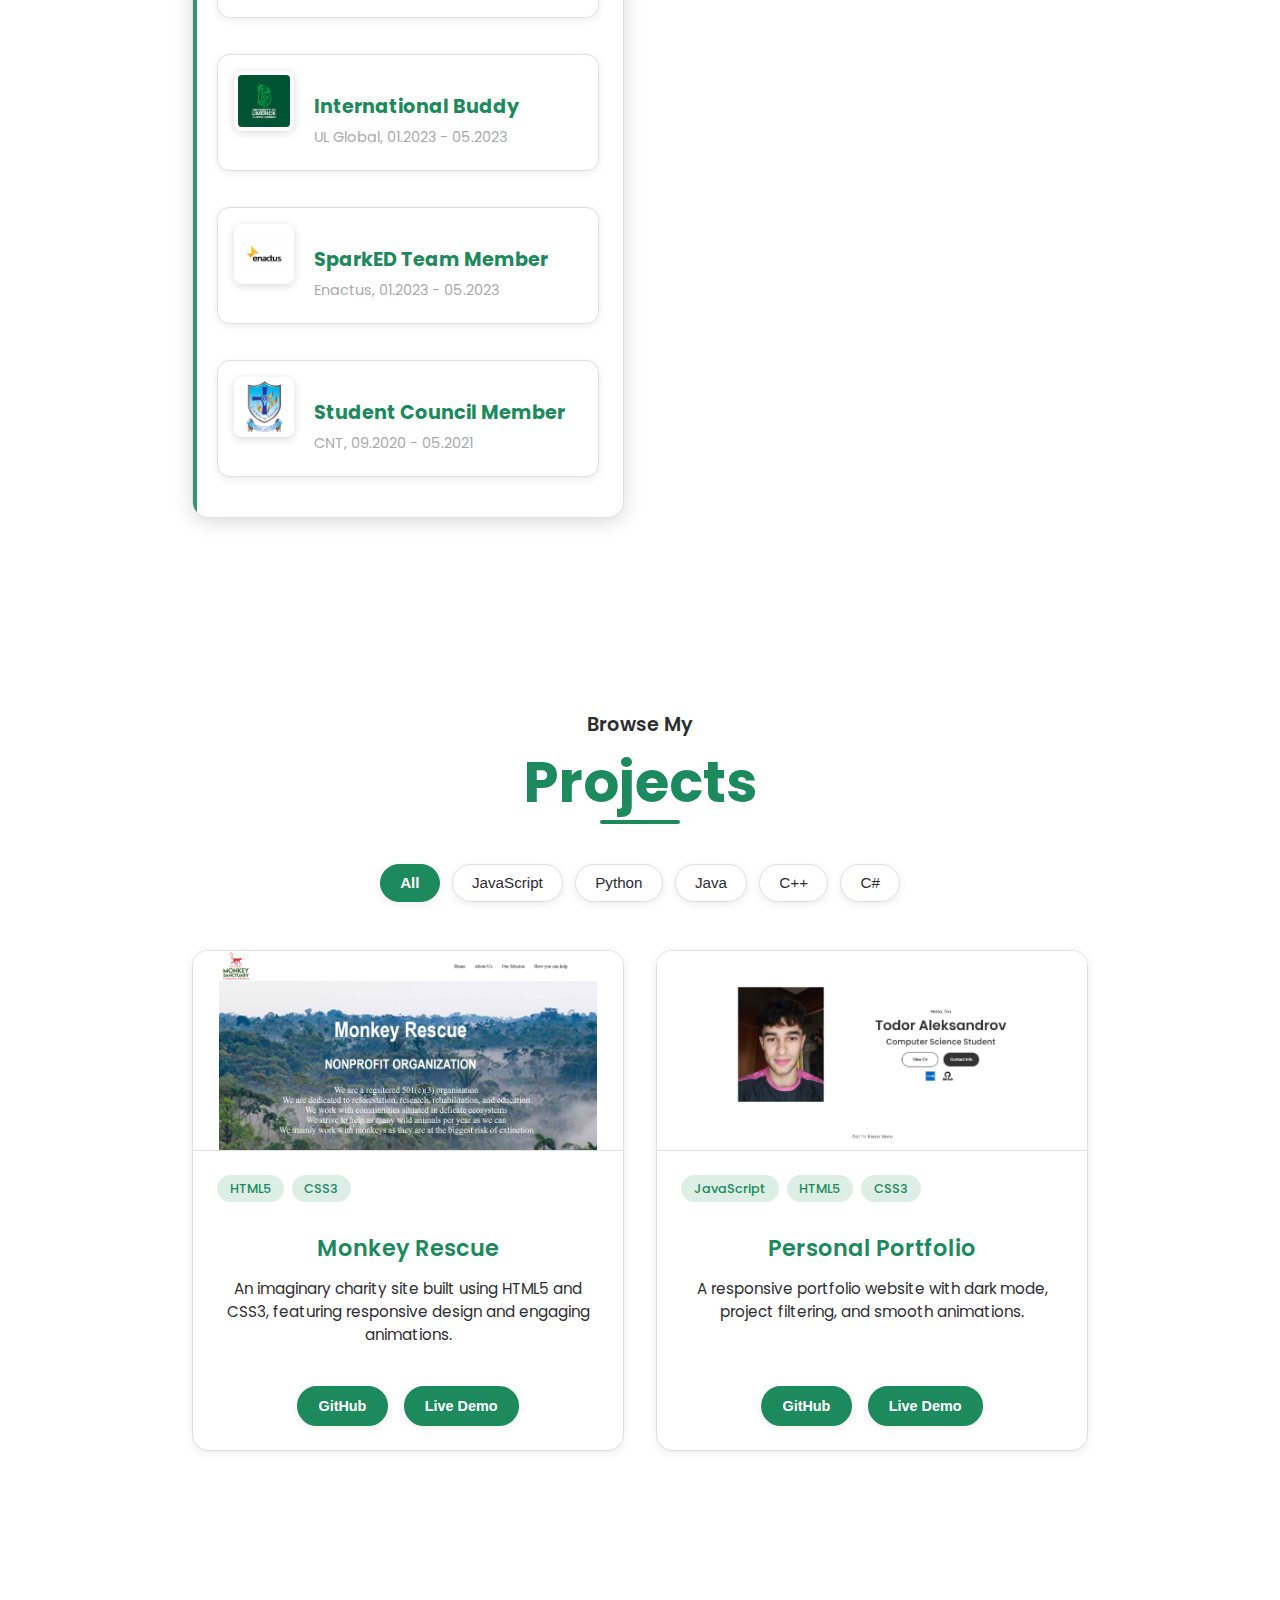
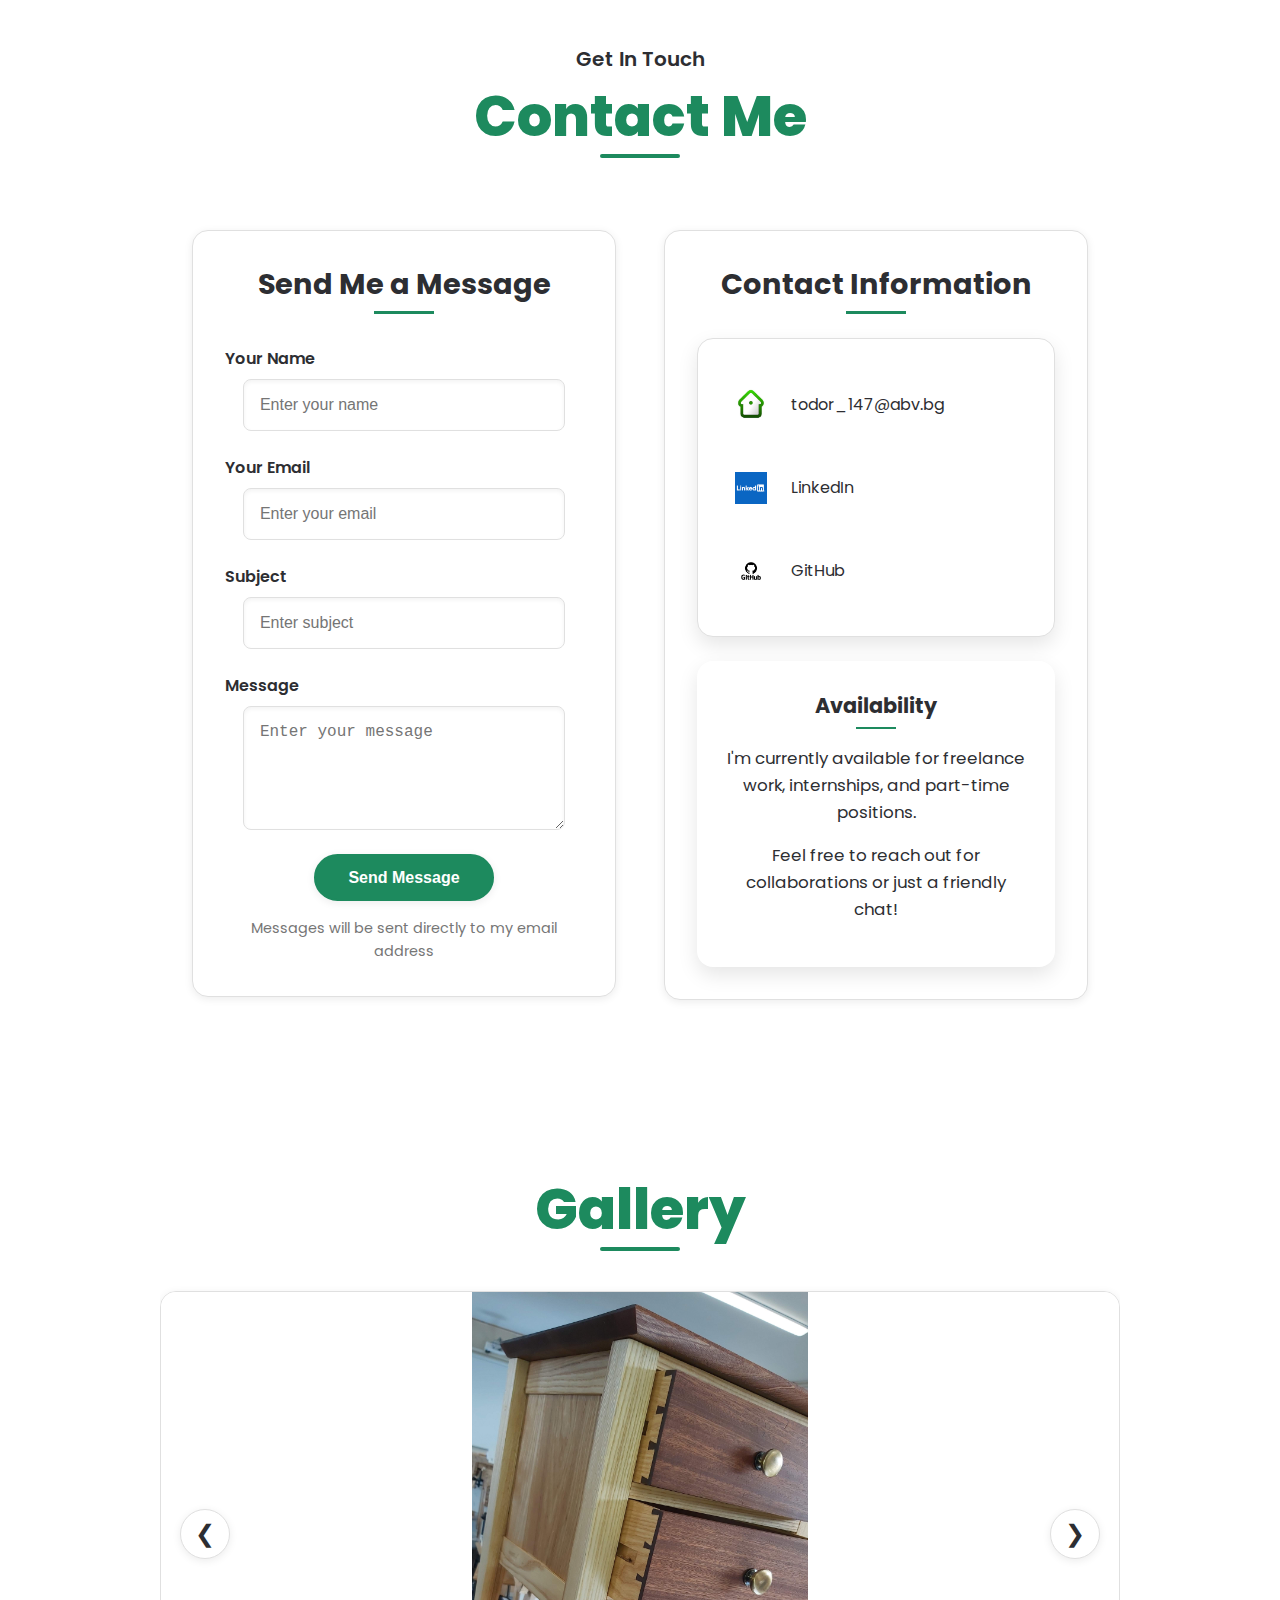
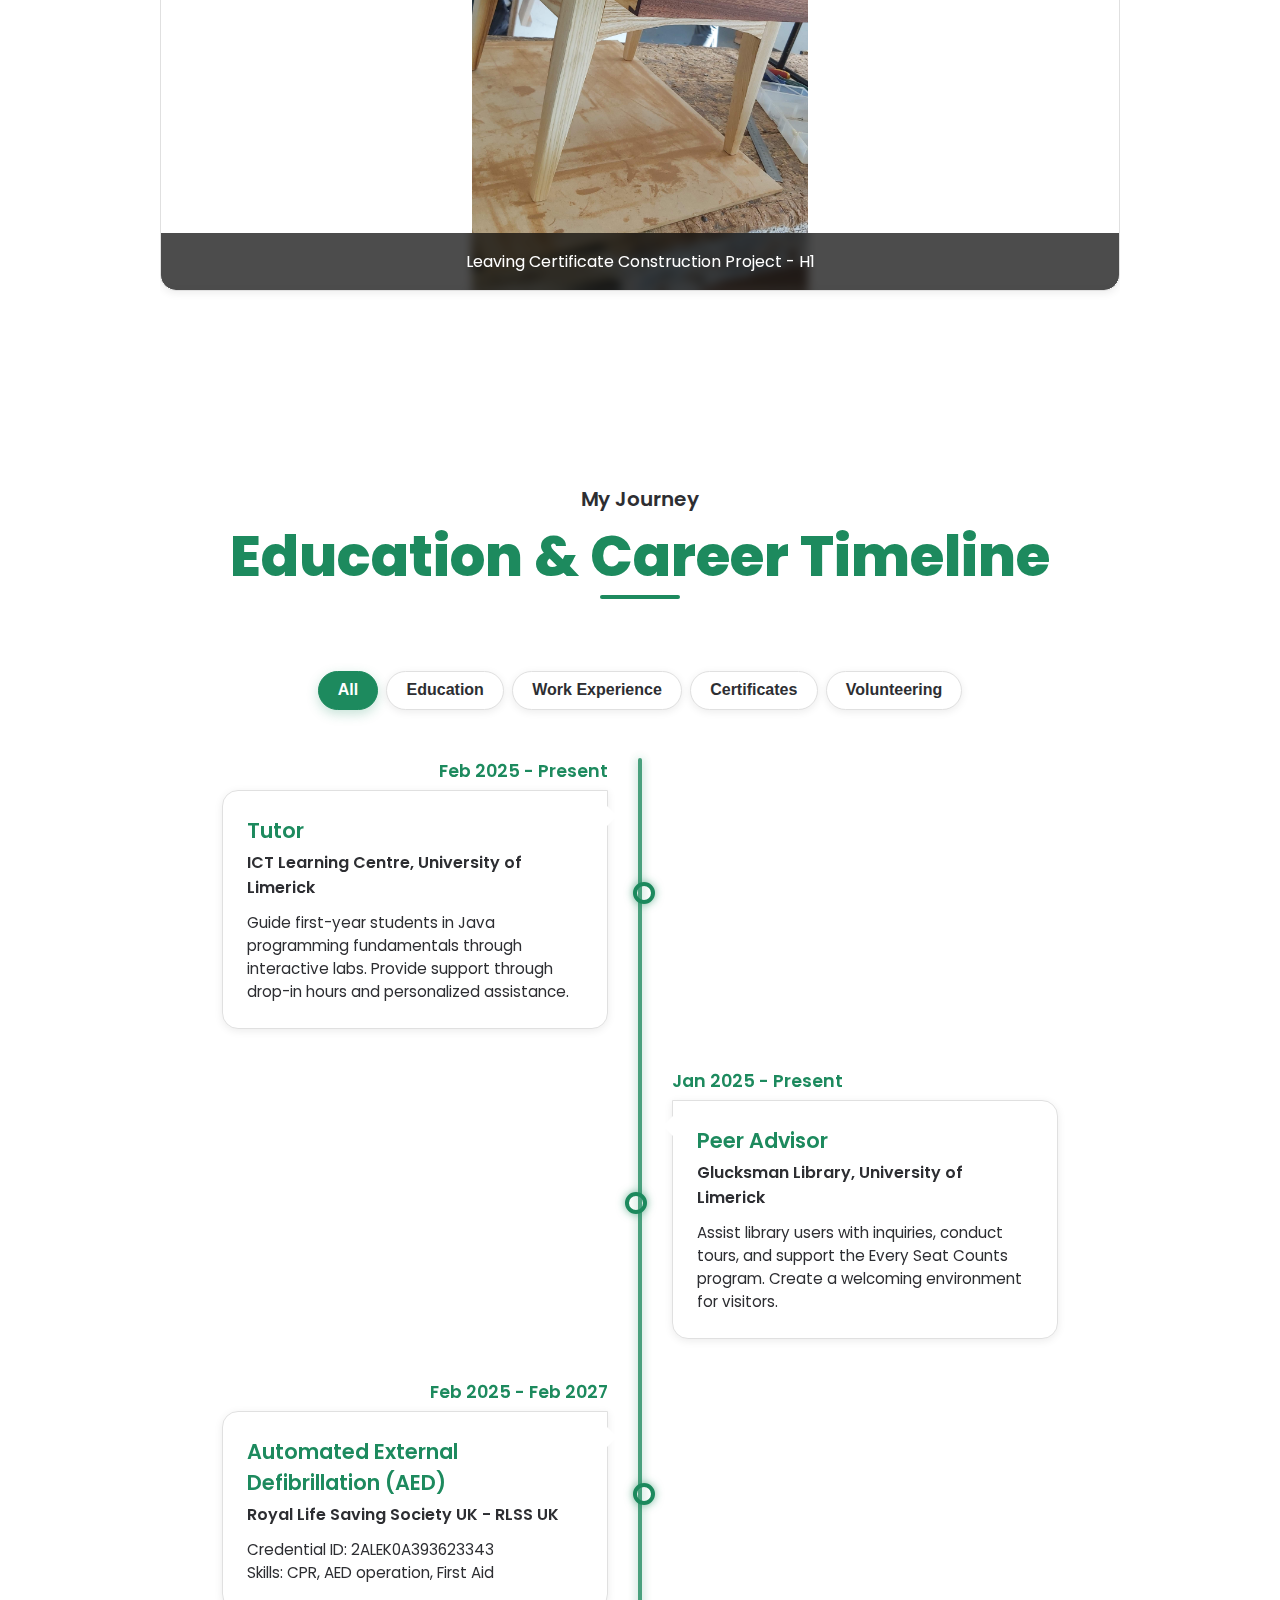
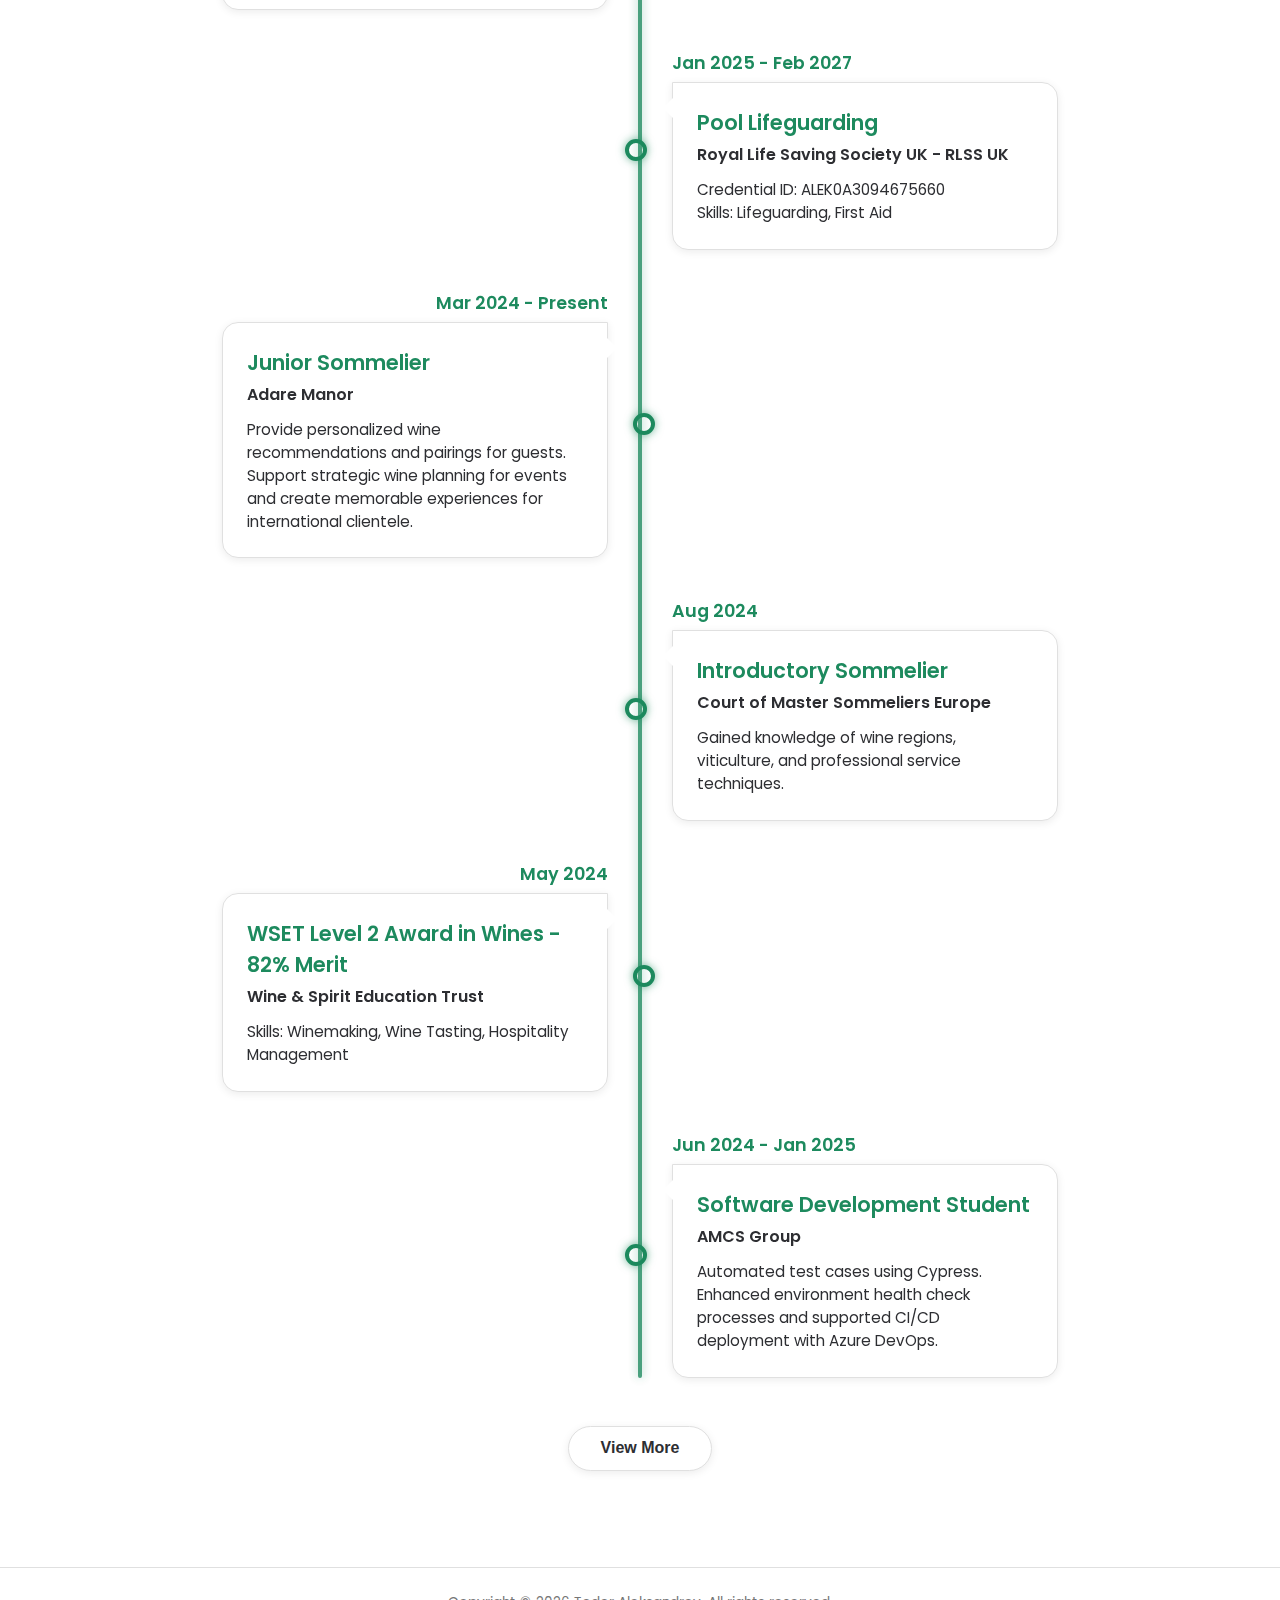
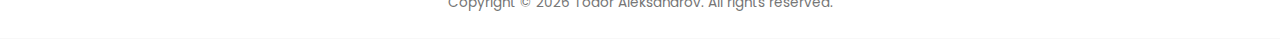
==== commit 3ae34390: "QCA updated" ====
--- a/index.html
+++ b/index.html
@@ -174,7 +174,7 @@
                 <p class="about-card-text">
                   <span class="highlight">B.Sc.</span> Computer Systems
                   <br/><br/>
-                  <span>Cumulative QCA: </span><span class="highlight">3.04</span>
+                  <span>Cumulative QCA: </span><span class="highlight">3.08</span>
                   <br/><br/>
                   <span>Leaving Cert.: </span><span class="highlight">578 p.</span>
                 </p>
--- a/style.css
+++ b/style.css
@@ -751,6 +751,7 @@
   height: 2.2rem;
   transition: all 0.3s ease;
   cursor: pointer;
+  object-fit: contain; /* Add this to maintain aspect ratio */
 }
 
 .icon:hover {
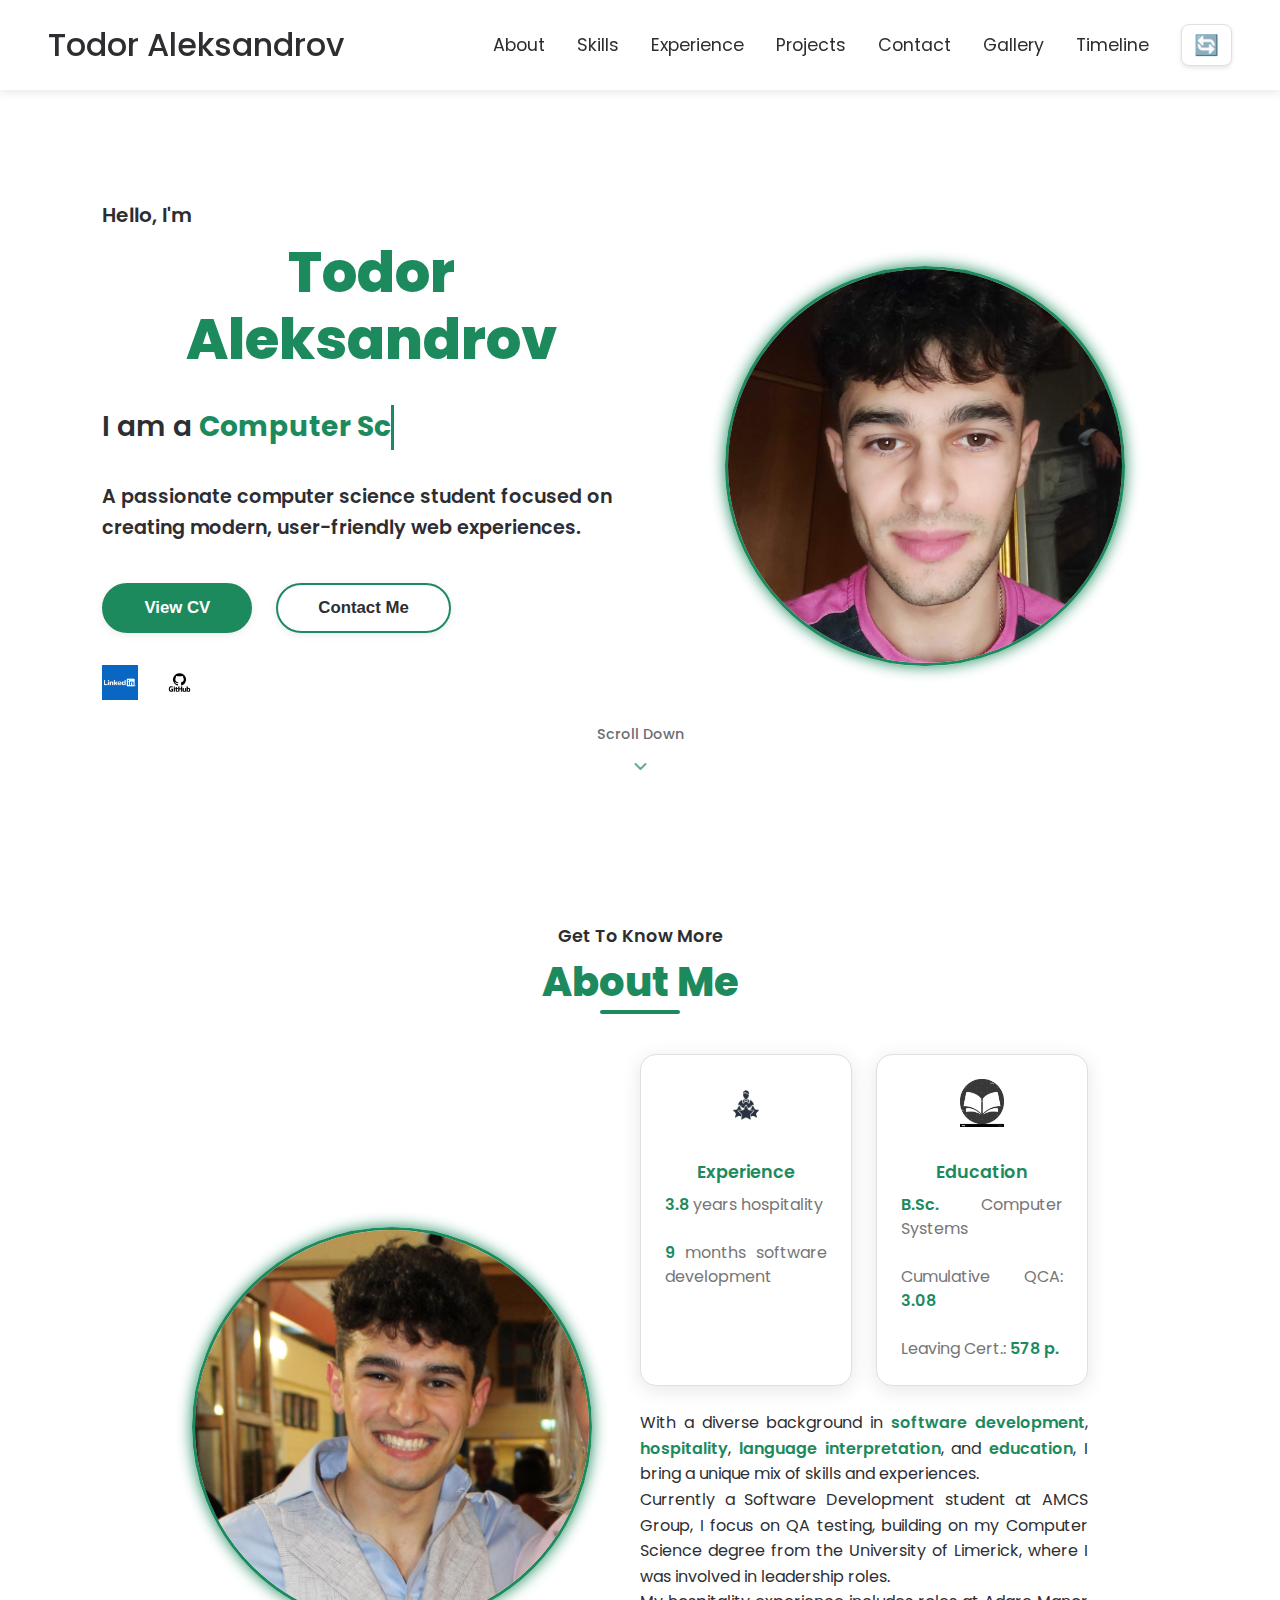
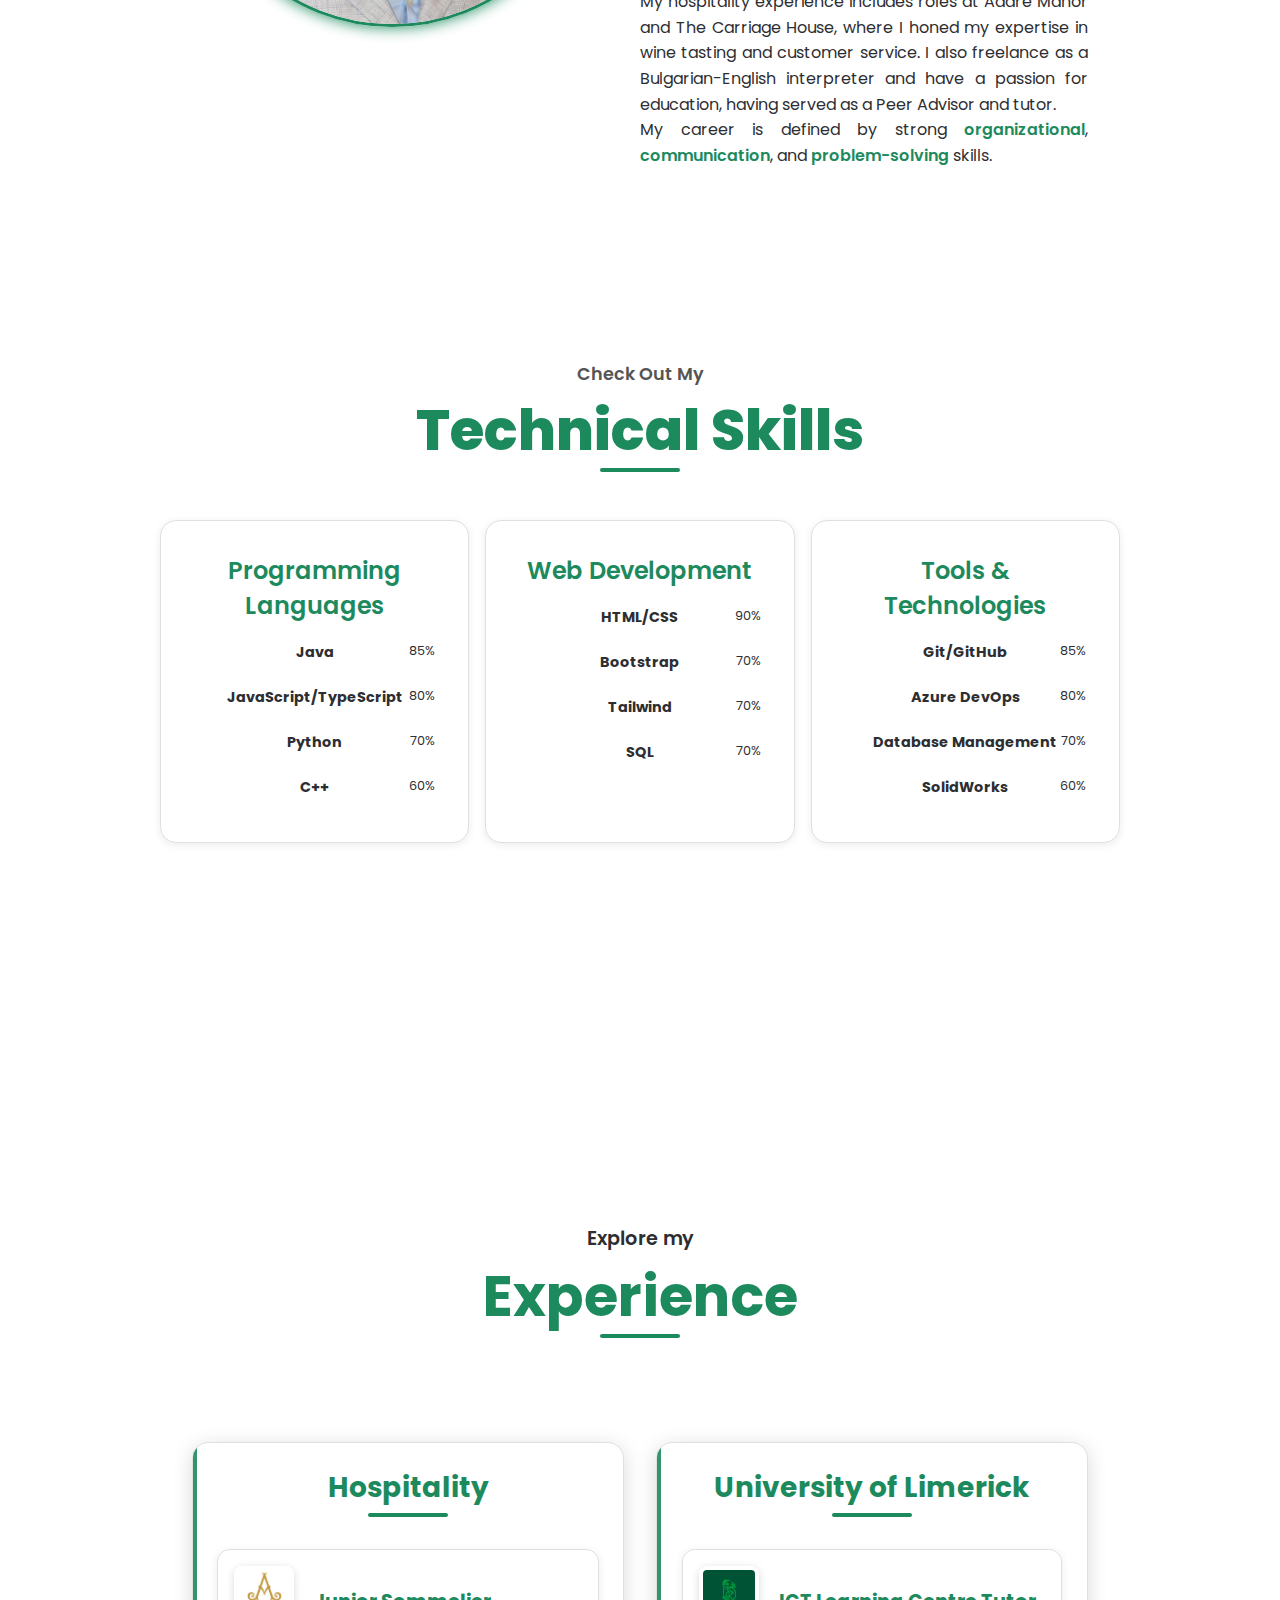
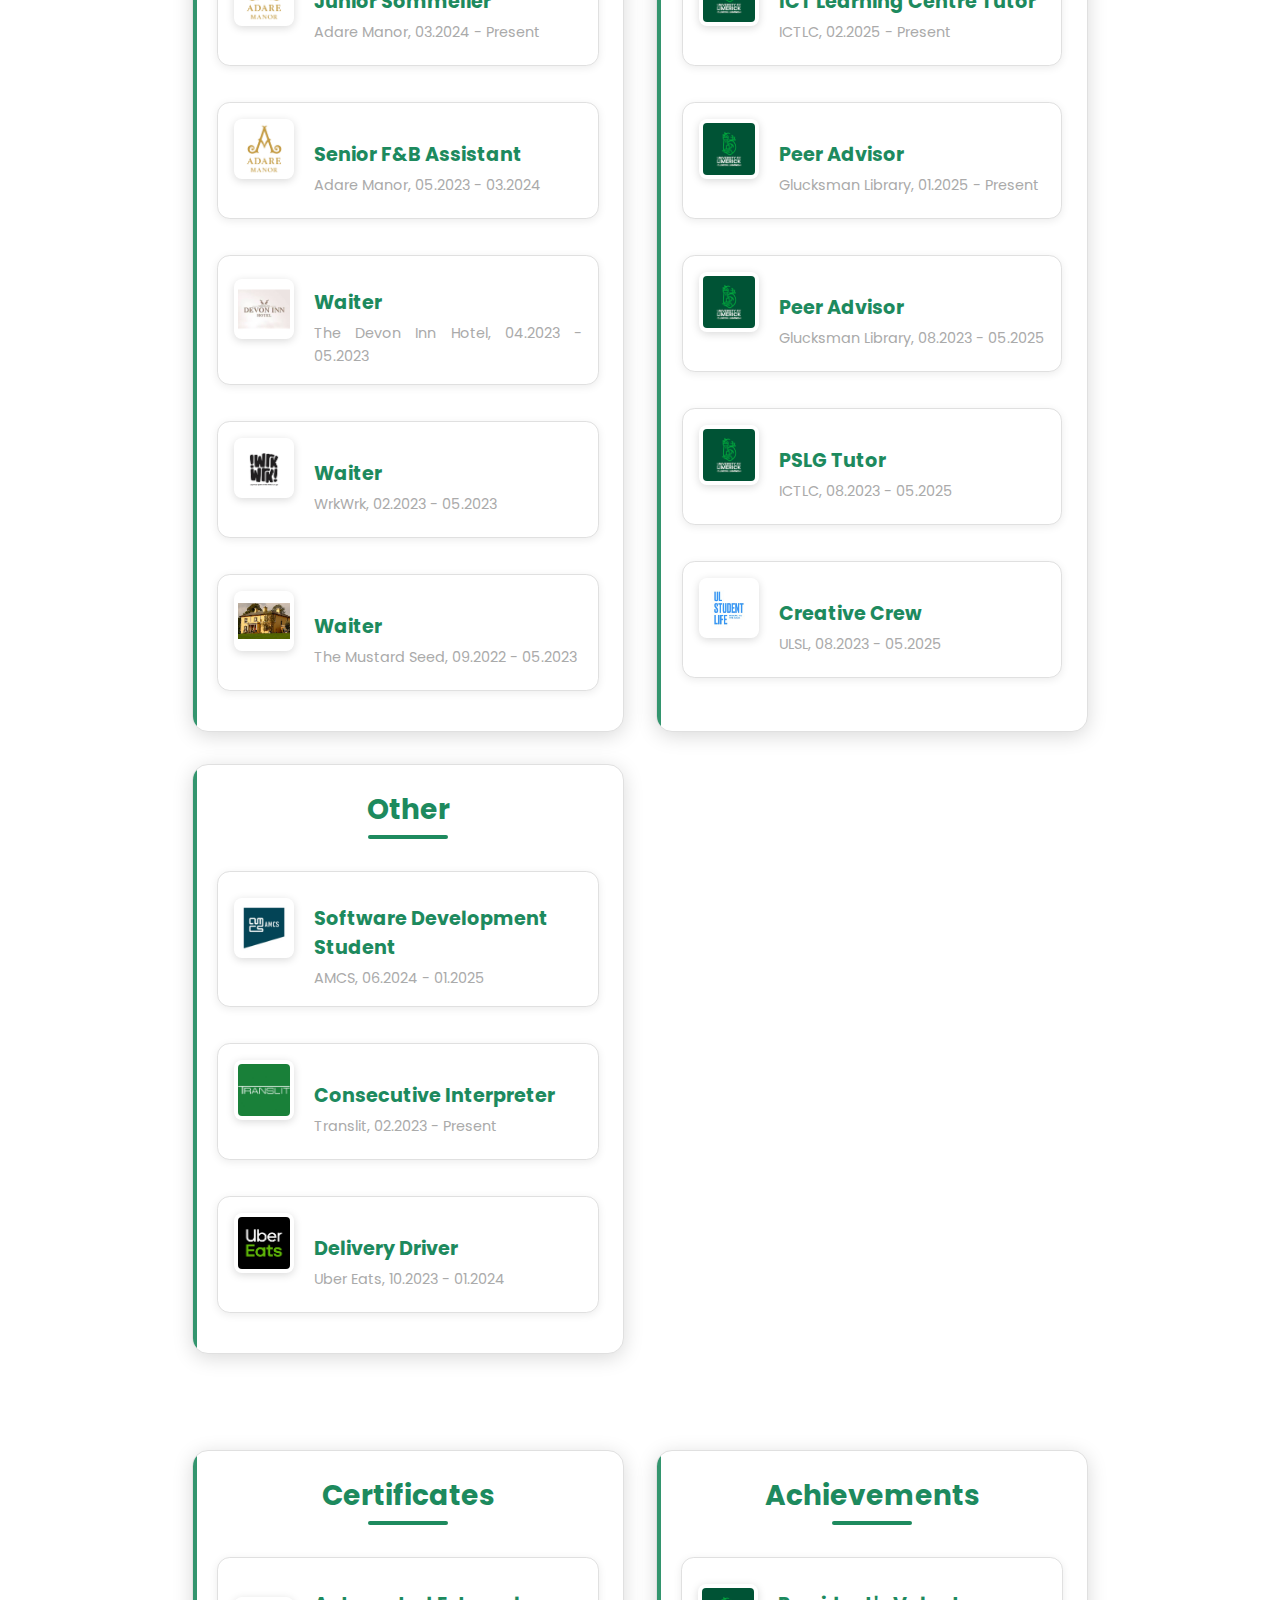
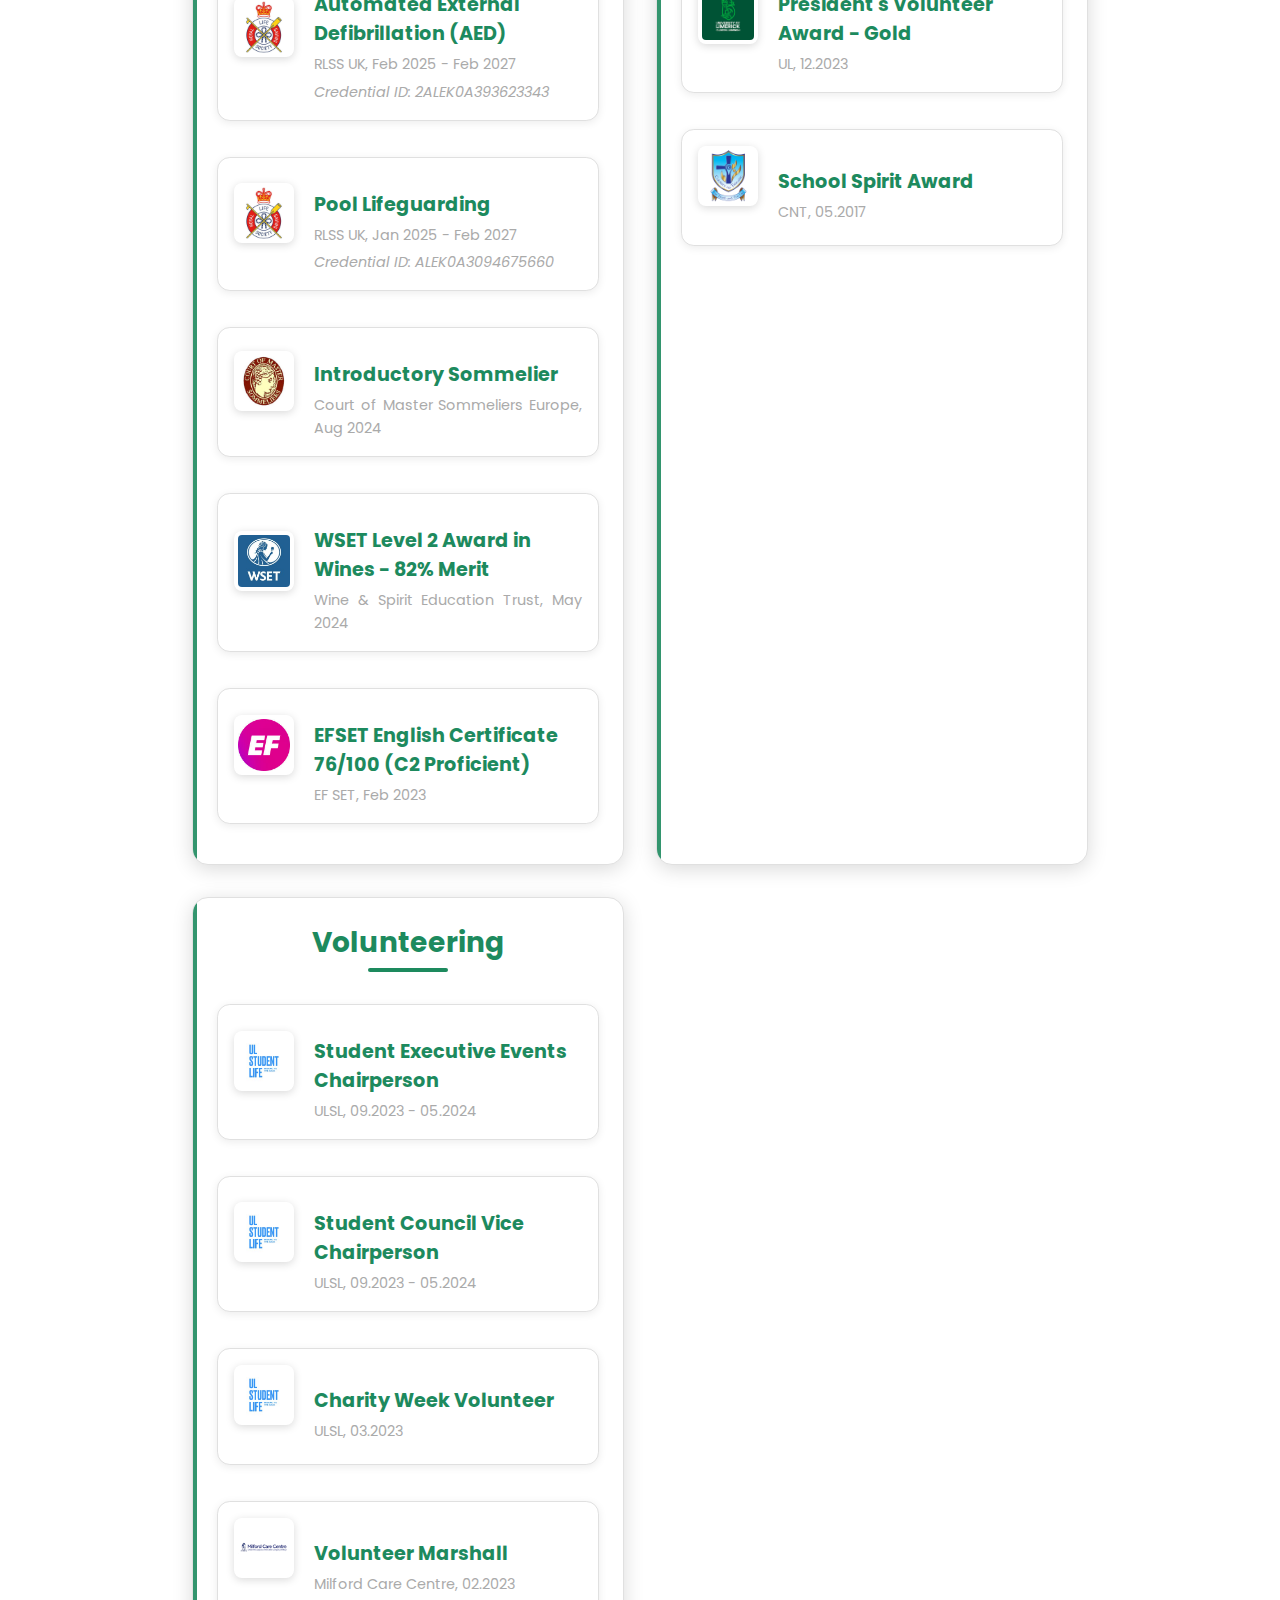
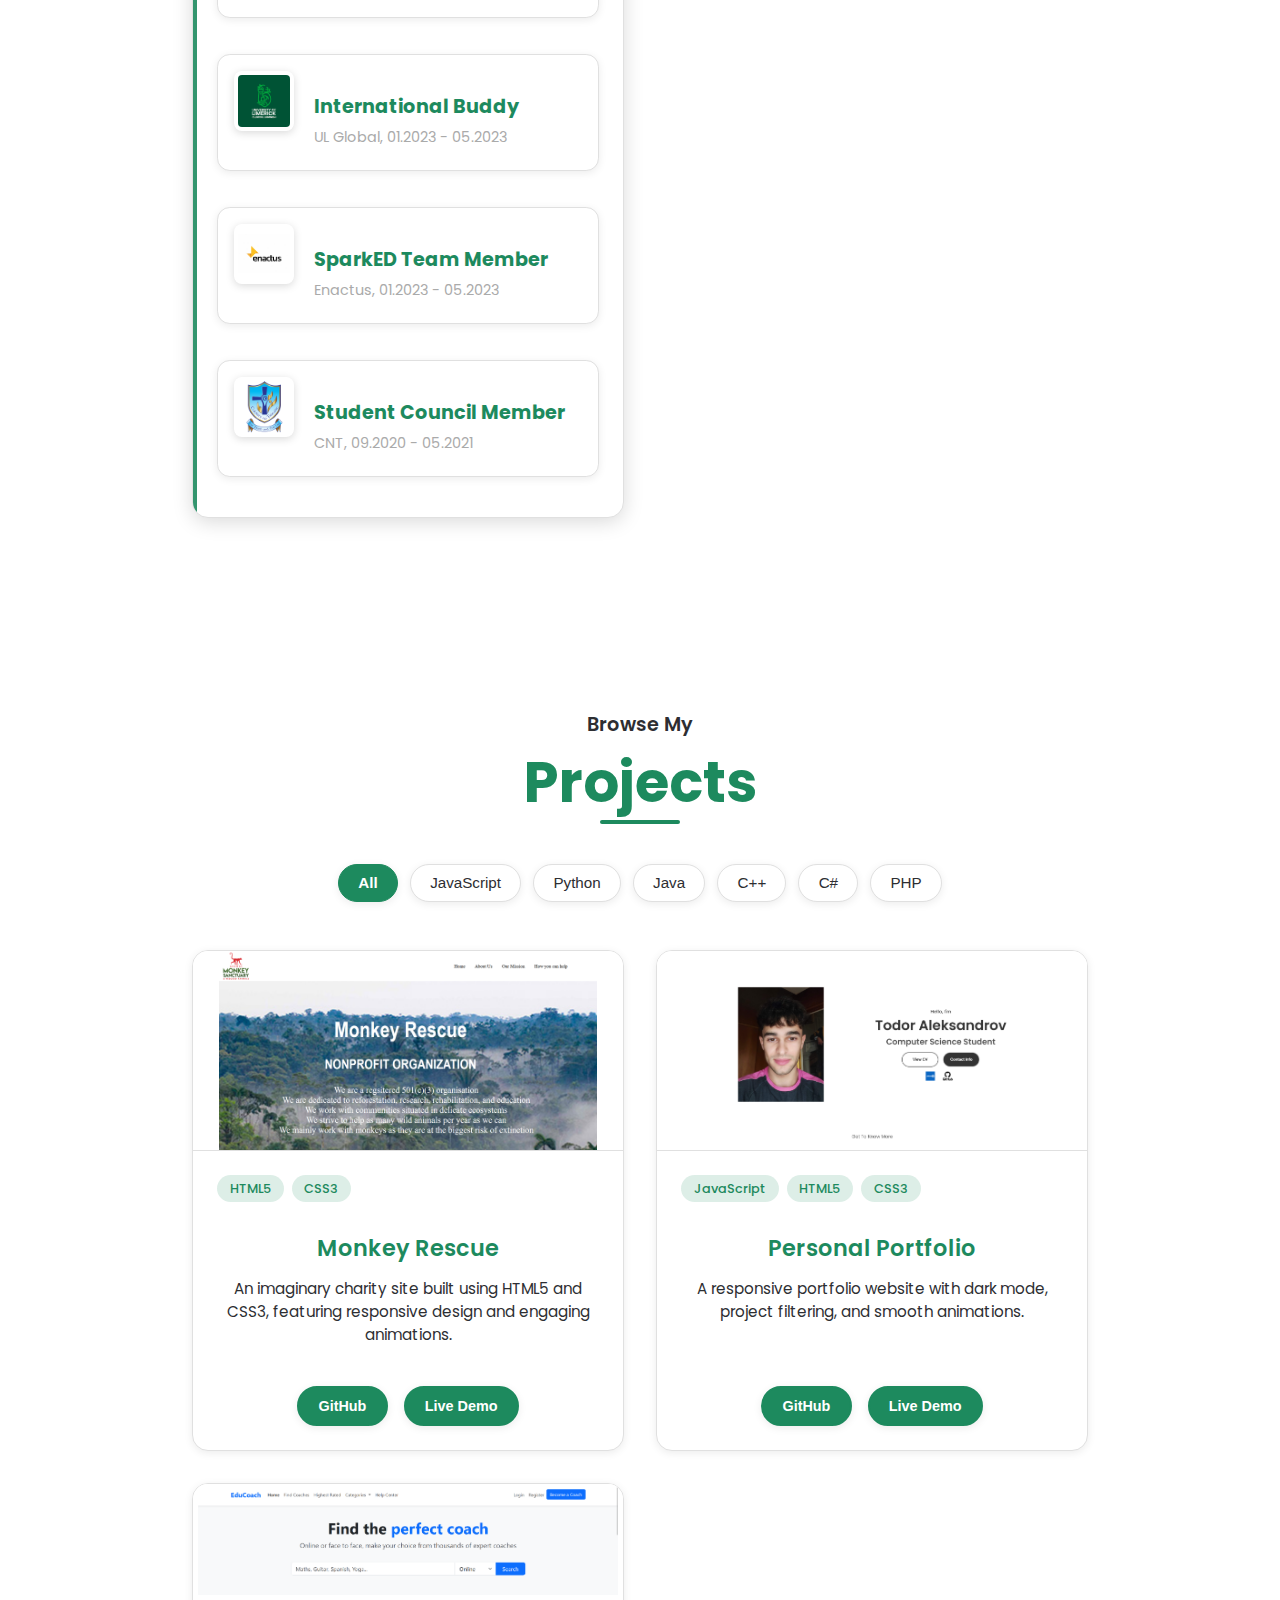
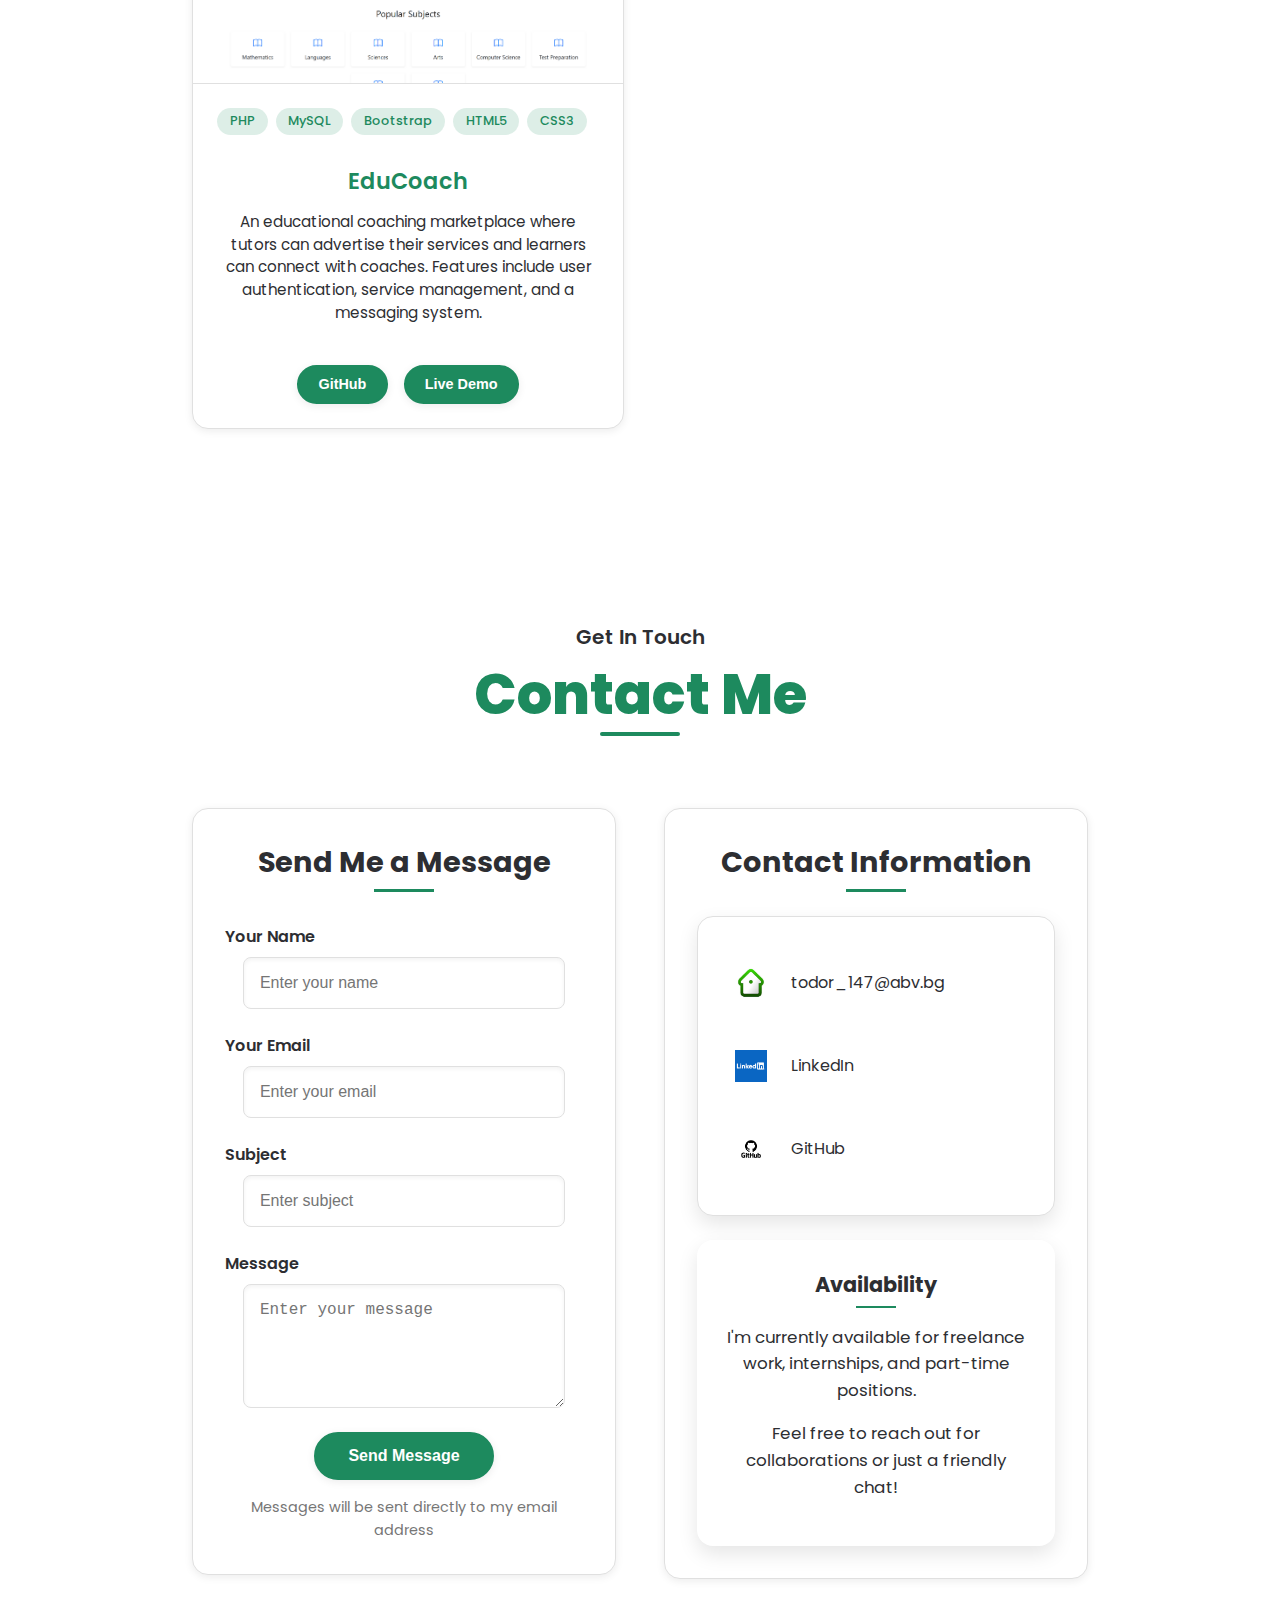
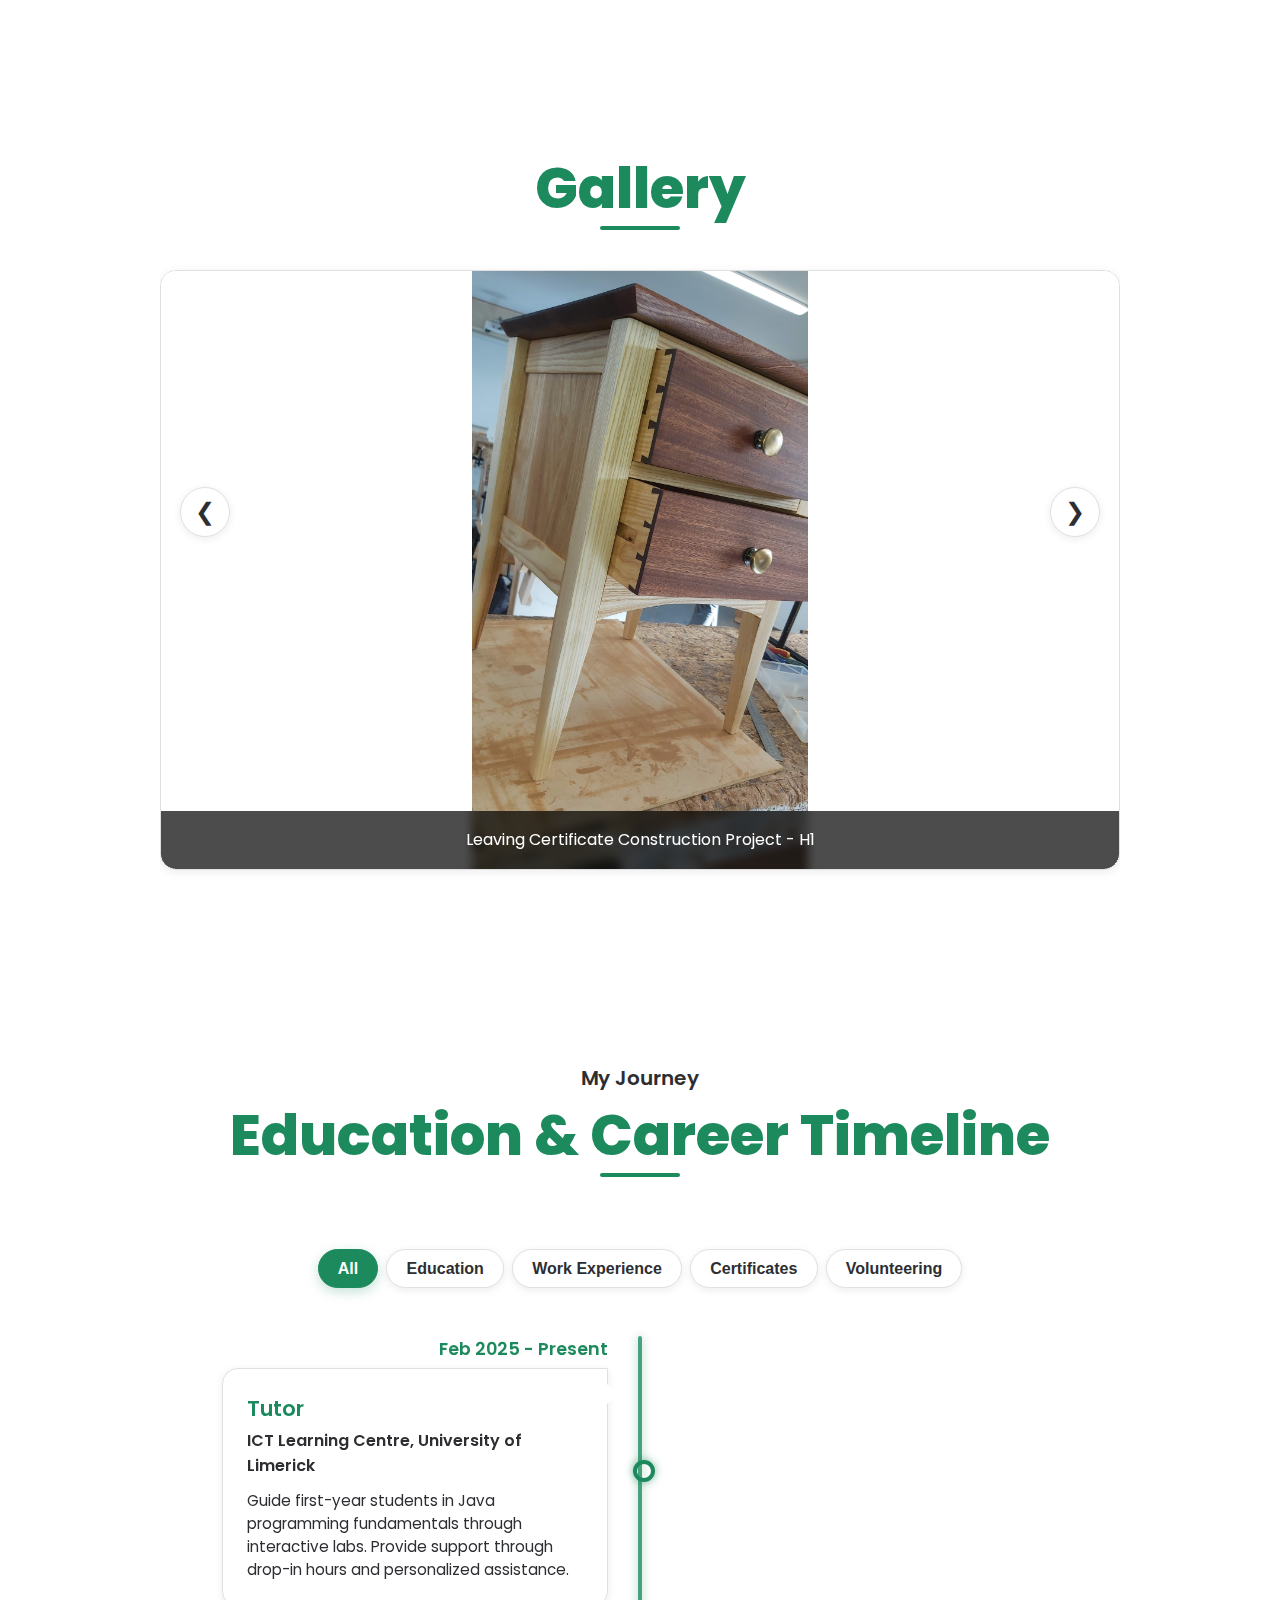
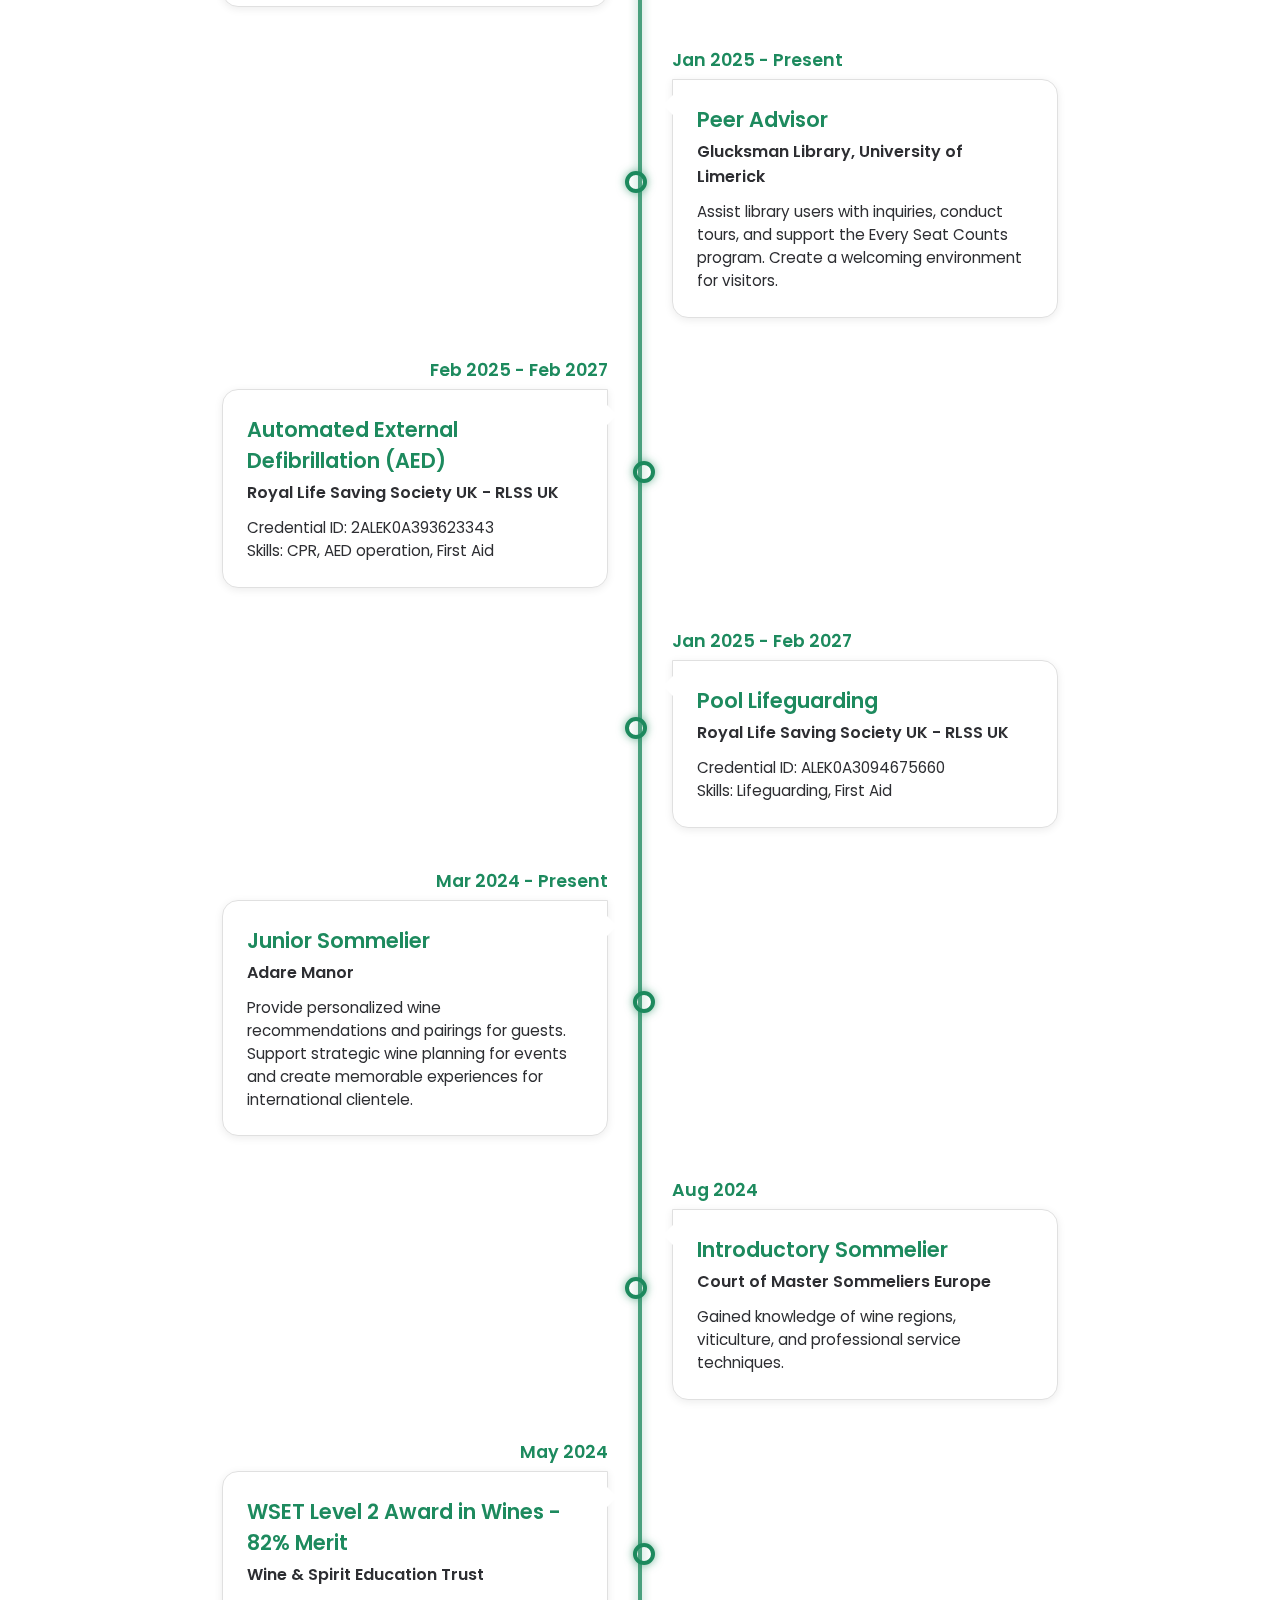
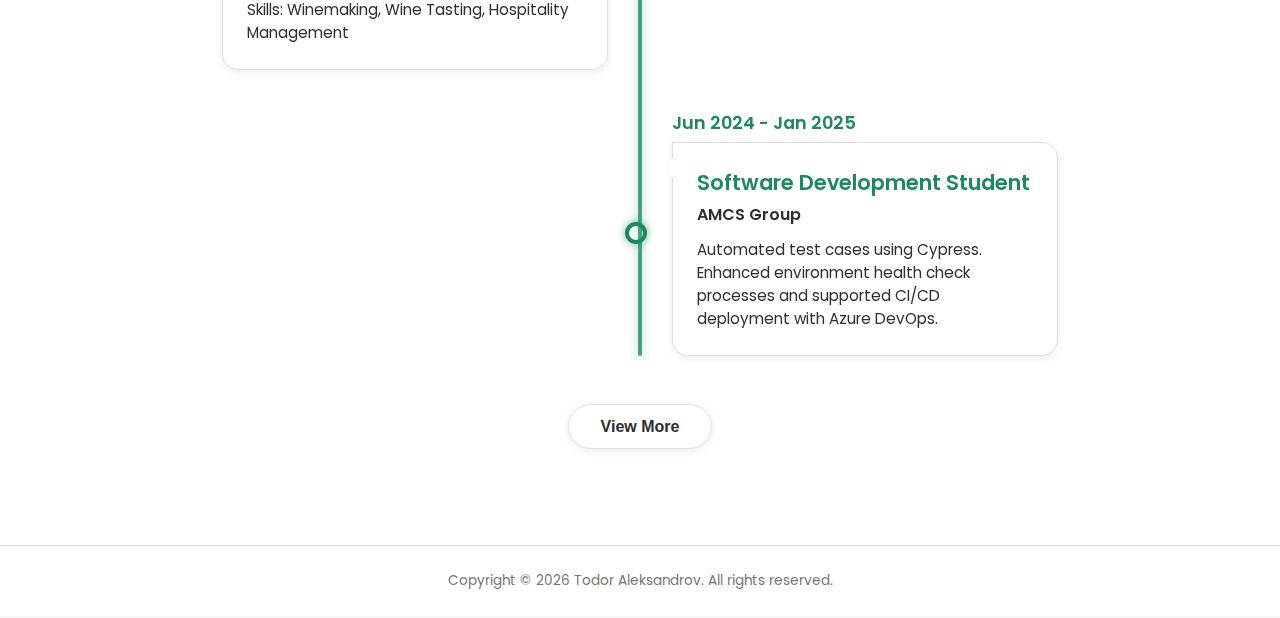
==== commit 5367e130: "Add PHP filter button and new EduCoach project section with image" ====
--- a/index.html
+++ b/index.html
@@ -640,6 +640,7 @@
         <button class="filter-btn" data-category="java">Java</button>
         <button class="filter-btn" data-category="cpp">C++</button>
         <button class="filter-btn" data-category="csharp">C#</button>
+        <button class="filter-btn" data-category="php">PHP</button>
       </div>
 
       <div class="projects-grid">
@@ -684,6 +685,32 @@
                 GitHub
               </button>
               <button class="btn btn-color-2 project-btn" onclick="window.open('https://todors-portfolio.netlify.app/', '_blank')">
+                Live Demo
+              </button>
+            </div>
+          </div>
+        </div>
+
+        <!-- EduCoach Project -->
+        <div class="project-card" data-tags="php,mysql,html,css,bootstrap">
+          <div class="project-img-container">
+            <img src="./assets/educoach.png" alt="EduCoach Project" class="project-img">
+          </div>
+          <div class="project-content">
+            <div class="project-tags">
+              <span class="project-tag">PHP</span>
+              <span class="project-tag">MySQL</span>
+              <span class="project-tag">Bootstrap</span>
+              <span class="project-tag">HTML5</span>
+              <span class="project-tag">CSS3</span>
+            </div>
+            <h3 class="project-title">EduCoach</h3>
+            <p class="project-description">An educational coaching marketplace where tutors can advertise their services and learners can connect with coaches. Features include user authentication, service management, and a messaging system.</p>
+            <div class="project-links">
+              <button class="btn btn-color-2 project-btn" onclick="window.open('https://github.com/todor147/CS4116_Group_1', '_blank')">
+                GitHub
+              </button>
+              <button class="btn btn-color-2 project-btn" onclick="window.open('http://educoach.infinityfreeapp.com/', '_blank')">
                 Live Demo
               </button>
             </div>
